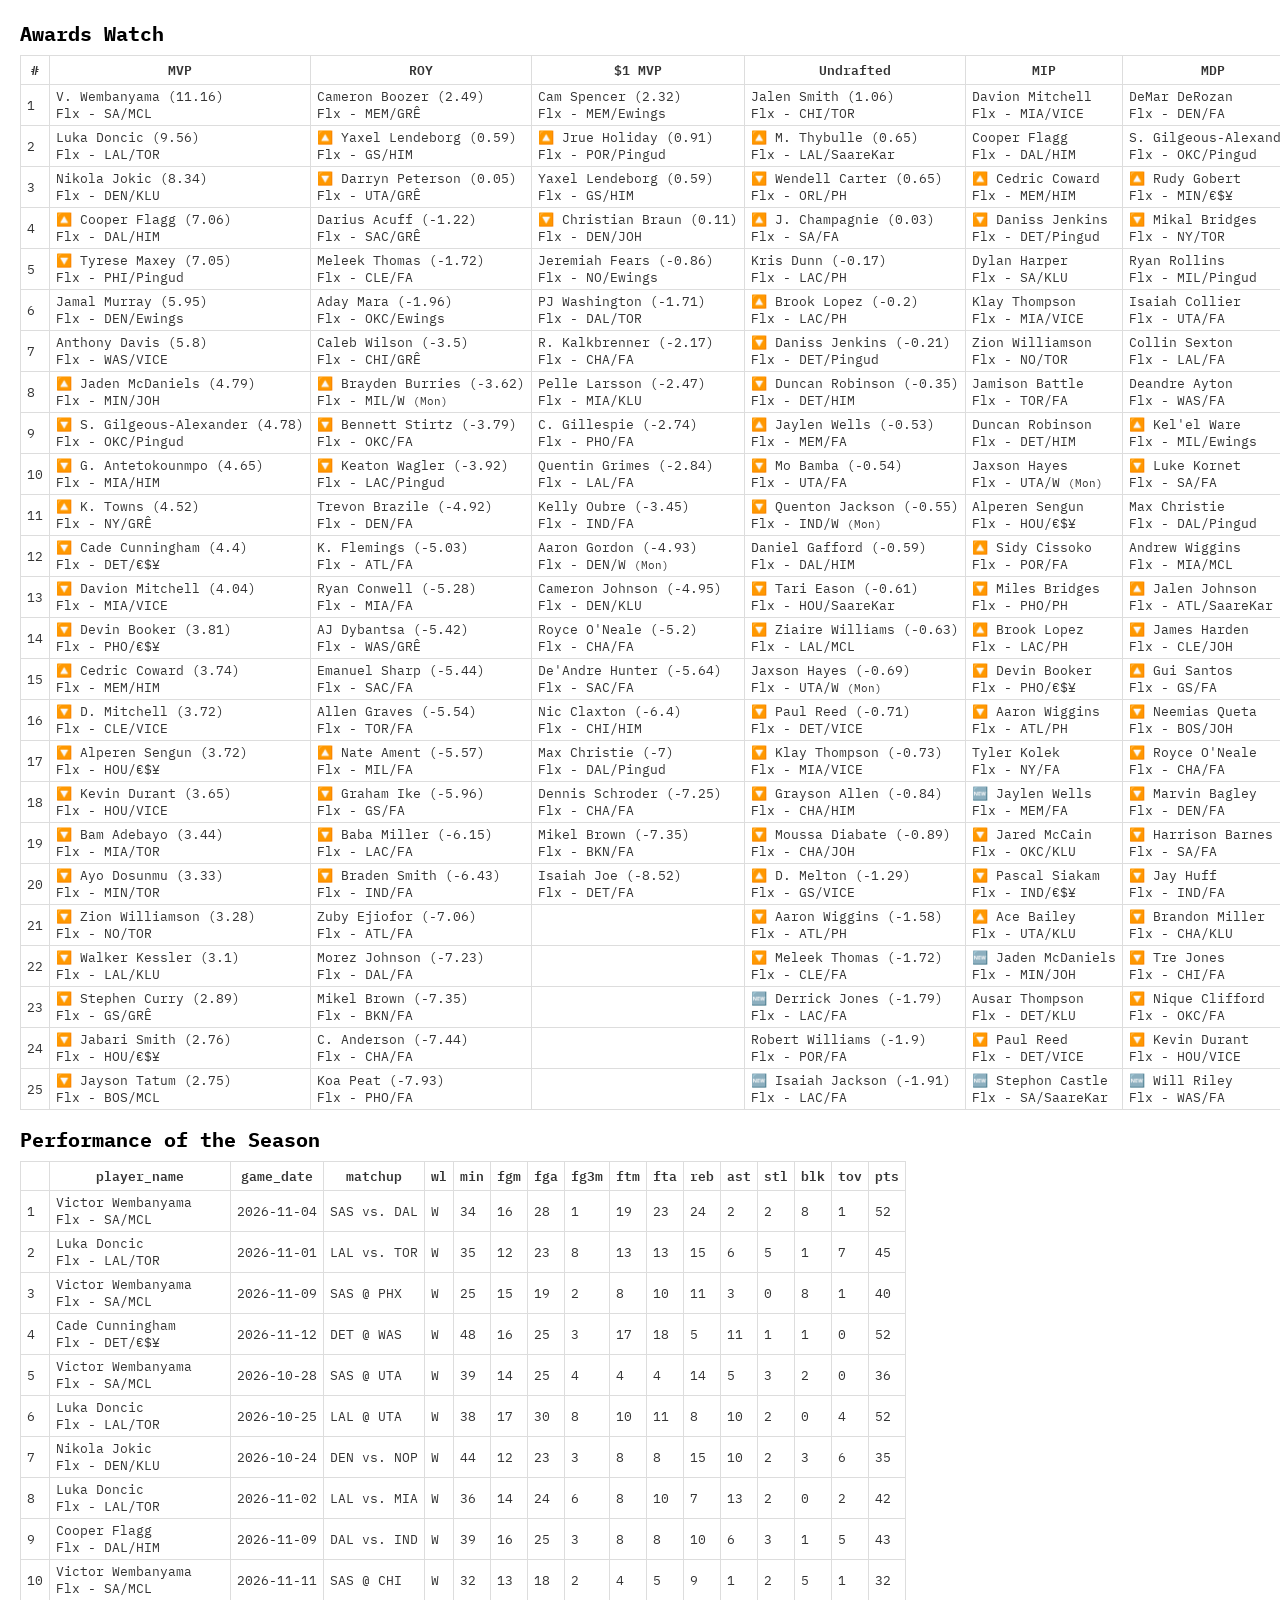
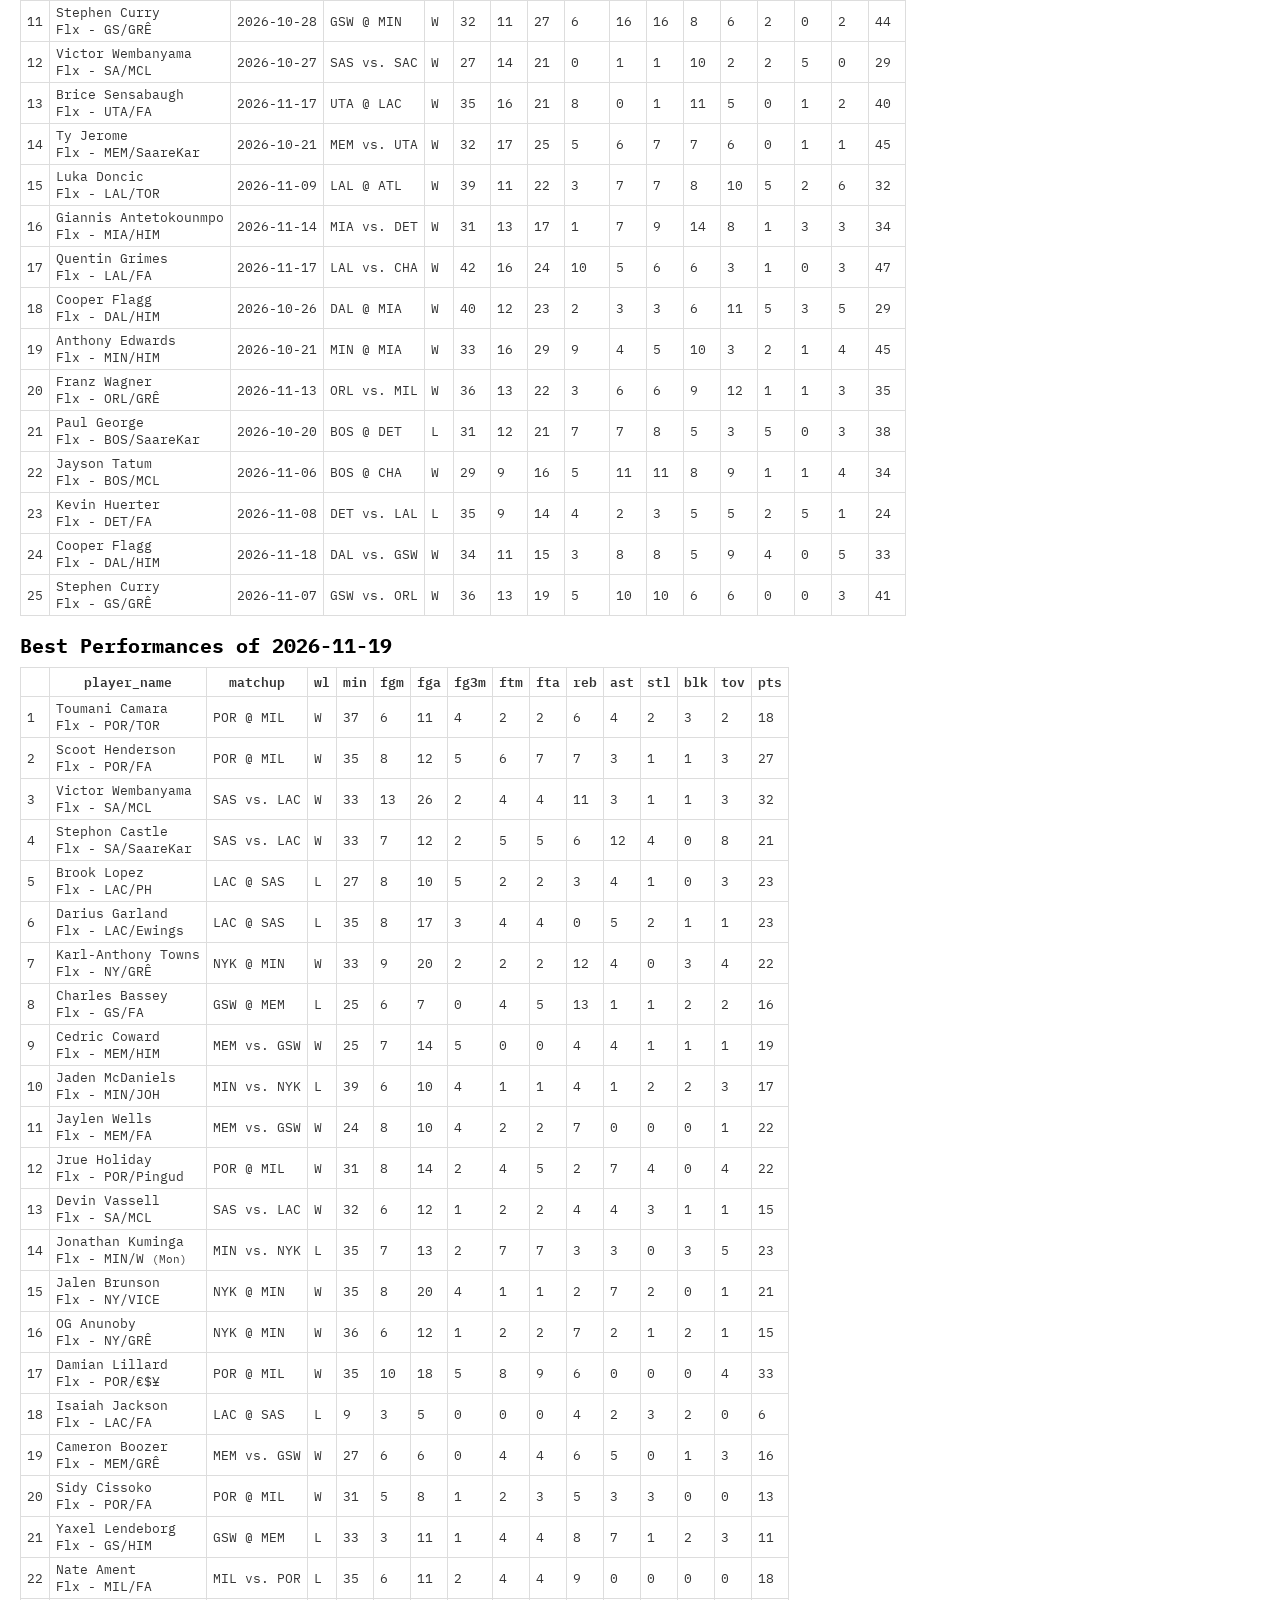
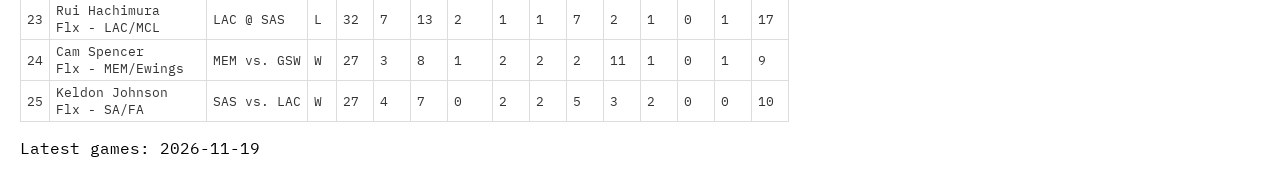
==== awards_watch.html @ bf4a5902 "update" ====
<!DOCTYPE html><html><head><meta charset='utf-8'><style>
.t {
  font-family: 'IBM Plex Mono', monospace;
  font-size: 13px;
  color: #333333;
}
body {
  font-family: IBM Plex Mono, system-ui, -apple-system, Segoe UI, Roboto, sans-serif;
  margin: 20px;
}

h1 {
  font-size: 20px;
  margin: 16px 0 8px;
}

.t {
  border-collapse: collapse;
  font-family: IBM Plex Mono, ui-monospace, SFMono-Regular, Menlo, monospace;
  font-size: 13px;
}

.t th, .t td {
  padding: 3px 6px;
  white-space: nowrap;
  border: 1px solid #ddd;
}

.t th {
  font-weight: 600;
}
</style><link href='https://fonts.googleapis.com/css2?family=IBM+Plex+Mono&display=swap' rel='stylesheet'></head><body><h1>Awards Watch</h1><table class='t'><thead><tr><th>#</th><th>MVP</th><th>ROY</th><th>$1 MVP</th><th>Undrafted</th><th>MIP</th><th>MDP</th><th>BVP</th><th>WVP</th></tr></thead><tbody><tr><td> 1</td><td>V. Wembanyama (11.16)<br>Flx - SA/MCL</td><td>Cameron Boozer (2.49)<br>Flx - MEM/GRÊ</td><td>Cam Spencer (2.32)<br>Flx - MEM/Ewings</td><td>Jalen Smith (1.06)<br>Flx - CHI/TOR</td><td>Davion Mitchell<br>Flx - MIA/VICE</td><td>DeMar DeRozan<br>Flx - DEN/FA</td><td>Davion Mitchell (💲2)<br>Flx - MIA/VICE</td><td>Anthony Edwards (💲43)<br>Flx - MIN/HIM</td></tr><tr><td> 2</td><td>Luka Doncic (9.56)<br>Flx - LAL/TOR</td><td>🔼 Yaxel Lendeborg (0.59)<br>Flx - GS/HIM</td><td>🔼 Jrue Holiday (0.91)<br>Flx - POR/Pingud</td><td>🔼 M. Thybulle (0.65)<br>Flx - LAL/SaareKar</td><td>Cooper Flagg<br>Flx - DAL/HIM</td><td>S. Gilgeous-Alexander<br>Flx - OKC/Pingud</td><td>🔼 Cedric Coward (💲5)<br>Flx - MEM/HIM</td><td>Chet Holmgren (💲33)<br>Flx - OKC/SaareKar</td></tr><tr><td> 3</td><td>Nikola Jokic (8.34)<br>Flx - DEN/KLU</td><td>🔽 Darryn Peterson (0.05)<br>Flx - UTA/GRÊ</td><td>Yaxel Lendeborg (0.59)<br>Flx - GS/HIM</td><td>🔽 Wendell Carter (0.65)<br>Flx - ORL/PH</td><td>🔼 Cedric Coward<br>Flx - MEM/HIM</td><td>🔼 Rudy Gobert<br>Flx - MIN/€$¥</td><td>🔽 Ayo Dosunmu (💲4)<br>Flx - MIN/TOR</td><td>Kawhi Leonard (💲27)<br>Flx - TOR/Pingud</td></tr><tr><td> 4</td><td>🔼 Cooper Flagg (7.06)<br>Flx - DAL/HIM</td><td>Darius Acuff (-1.22)<br>Flx - SAC/GRÊ</td><td>🔽 Christian Braun (0.11)<br>Flx - DEN/JOH</td><td>🔼 J. Champagnie (0.03)<br>Flx - SA/FA</td><td>🔽 Daniss Jenkins<br>Flx - DET/Pingud</td><td>🔽 Mikal Bridges<br>Flx - NY/TOR</td><td>🔽 Anthony Davis (💲15)<br>Flx - WAS/VICE</td><td>Jaren Jackson (💲24)<br>Flx - UTA/JOH</td></tr><tr><td> 5</td><td>🔽 Tyrese Maxey (7.05)<br>Flx - PHI/Pingud</td><td>Meleek Thomas (-1.72)<br>Flx - CLE/FA</td><td>Jeremiah Fears (-0.86)<br>Flx - NO/Ewings</td><td>Kris Dunn (-0.17)<br>Flx - LAC/PH</td><td>Dylan Harper<br>Flx - SA/KLU</td><td>Ryan Rollins<br>Flx - MIL/Pingud</td><td>Zion Williamson (💲7)<br>Flx - NO/TOR</td><td>T. Haliburton (💲35)<br>Flx - IND/JOH</td></tr><tr><td> 6</td><td>Jamal Murray (5.95)<br>Flx - DEN/Ewings</td><td>Aday Mara (-1.96)<br>Flx - OKC/Ewings</td><td>PJ Washington (-1.71)<br>Flx - DAL/TOR</td><td>🔼 Brook Lopez (-0.2)<br>Flx - LAC/PH</td><td>Klay Thompson<br>Flx - MIA/VICE</td><td>Isaiah Collier<br>Flx - UTA/FA</td><td>Saddiq Bey (💲2)<br>Flx - NO/Pingud</td><td>Kon Knueppel (💲15)<br>Flx - CHA/JOH</td></tr><tr><td> 7</td><td>Anthony Davis (5.8)<br>Flx - WAS/VICE</td><td>Caleb Wilson (-3.5)<br>Flx - CHI/GRÊ</td><td>R. Kalkbrenner (-2.17)<br>Flx - CHA/FA</td><td>🔽 Daniss Jenkins (-0.21)<br>Flx - DET/Pingud</td><td>Zion Williamson<br>Flx - NO/TOR</td><td>Collin Sexton<br>Flx - LAL/FA</td><td>Kyshawn George (💲2)<br>Flx - WAS/MCL</td><td>Scottie Barnes (💲39)<br>Flx - TOR/PH</td></tr><tr><td> 8</td><td>🔼 Jaden McDaniels (4.79)<br>Flx - MIN/JOH</td><td>🔼 Brayden Burries (-3.62)<br>Flx - MIL/W <small>(Mon)</small></td><td>Pelle Larsson (-2.47)<br>Flx - MIA/KLU</td><td>🔽 Duncan Robinson (-0.35)<br>Flx - DET/HIM</td><td>Jamison Battle<br>Flx - TOR/FA</td><td>Deandre Ayton<br>Flx - WAS/FA</td><td>Miles Bridges (💲4)<br>Flx - PHO/PH</td><td>S. Gilgeous-Alexander (💲69)<br>Flx - OKC/Pingud</td></tr><tr><td> 9</td><td>🔽 S. Gilgeous-Alexander (4.78)<br>Flx - OKC/Pingud</td><td>🔽 Bennett Stirtz (-3.79)<br>Flx - OKC/FA</td><td>C. Gillespie (-2.74)<br>Flx - PHO/FA</td><td>🔼 Jaylen Wells (-0.53)<br>Flx - MEM/FA</td><td>Duncan Robinson<br>Flx - DET/HIM</td><td>🔼 Kel'el Ware<br>Flx - MIL/Ewings</td><td>Jabari Smith (💲8)<br>Flx - HOU/€$¥</td><td>Jalen Williams (💲19)<br>Flx - OKC/FA</td></tr><tr><td>10</td><td>🔽 G. Antetokounmpo (4.65)<br>Flx - MIA/HIM</td><td>🔽 Keaton Wagler (-3.92)<br>Flx - LAC/Pingud</td><td>Quentin Grimes (-2.84)<br>Flx - LAL/FA</td><td>🔽 Mo Bamba (-0.54)<br>Flx - UTA/FA</td><td>Jaxson Hayes<br>Flx - UTA/W <small>(Mon)</small></td><td>🔽 Luke Kornet<br>Flx - SA/FA</td><td>🔼 Jaden McDaniels (💲18)<br>Flx - MIN/JOH</td><td>Paolo Banchero (💲18)<br>Flx - ORL/SaareKar</td></tr><tr><td>11</td><td>🔼 K. Towns (4.52)<br>Flx - NY/GRÊ</td><td>Trevon Brazile (-4.92)<br>Flx - DEN/FA</td><td>Kelly Oubre (-3.45)<br>Flx - IND/FA</td><td>🔽 Quenton Jackson (-0.55)<br>Flx - IND/W <small>(Mon)</small></td><td>Alperen Sengun<br>Flx - HOU/€$¥</td><td>Max Christie<br>Flx - DAL/Pingud</td><td>I. Hartenstein (💲3)<br>Flx - OKC/HIM</td><td>Jalen Duren (💲18)<br>Flx - DET/PH</td></tr><tr><td>12</td><td>🔽 Cade Cunningham (4.4)<br>Flx - DET/€$¥</td><td>K. Flemings (-5.03)<br>Flx - ATL/FA</td><td>Aaron Gordon (-4.93)<br>Flx - DEN/W <small>(Mon)</small></td><td>Daniel Gafford (-0.59)<br>Flx - DAL/HIM</td><td>🔼 Sidy Cissoko<br>Flx - POR/FA</td><td>Andrew Wiggins<br>Flx - MIA/MCL</td><td>🔽 Dylan Harper (💲9)<br>Flx - SA/KLU</td><td>Nikola Jokic (💲79)<br>Flx - DEN/KLU</td></tr><tr><td>13</td><td>🔽 Davion Mitchell (4.04)<br>Flx - MIA/VICE</td><td>Ryan Conwell (-5.28)<br>Flx - MIA/FA</td><td>Cameron Johnson (-4.95)<br>Flx - DEN/KLU</td><td>🔽 Tari Eason (-0.61)<br>Flx - HOU/SaareKar</td><td>🔽 Miles Bridges<br>Flx - PHO/PH</td><td>🔼 Jalen Johnson<br>Flx - ATL/SaareKar</td><td>🔽 Zach LaVine (💲5)<br>Flx - SAC/MCL</td><td>Jalen Johnson (💲38)<br>Flx - ATL/SaareKar</td></tr><tr><td>14</td><td>🔽 Devin Booker (3.81)<br>Flx - PHO/€$¥</td><td>AJ Dybantsa (-5.42)<br>Flx - WAS/GRÊ</td><td>Royce O'Neale (-5.2)<br>Flx - CHA/FA</td><td>🔽 Ziaire Williams (-0.63)<br>Flx - LAL/MCL</td><td>🔼 Brook Lopez<br>Flx - LAC/PH</td><td>🔽 James Harden<br>Flx - CLE/JOH</td><td>Dyson Daniels (💲9)<br>Flx - ATL/TOR</td><td>Trey Murphy (💲32)<br>Flx - NO/Ewings</td></tr><tr><td>15</td><td>🔼 Cedric Coward (3.74)<br>Flx - MEM/HIM</td><td>Emanuel Sharp (-5.44)<br>Flx - SAC/FA</td><td>De'Andre Hunter (-5.64)<br>Flx - SAC/FA</td><td>Jaxson Hayes (-0.69)<br>Flx - UTA/W <small>(Mon)</small></td><td>🔽 Devin Booker<br>Flx - PHO/€$¥</td><td>🔼 Gui Santos<br>Flx - GS/FA</td><td>🔽 Franz Wagner (💲12)<br>Flx - ORL/GRÊ</td><td>Lauri Markkanen (💲27)<br>Flx - UTA/Pingud</td></tr><tr><td>16</td><td>🔽 D. Mitchell (3.72)<br>Flx - CLE/VICE</td><td>Allen Graves (-5.54)<br>Flx - TOR/FA</td><td>Nic Claxton (-6.4)<br>Flx - CHI/HIM</td><td>🔽 Paul Reed (-0.71)<br>Flx - DET/VICE</td><td>🔽 Aaron Wiggins<br>Flx - ATL/PH</td><td>🔽 Neemias Queta<br>Flx - BOS/JOH</td><td>Paul George (💲13)<br>Flx - BOS/SaareKar</td><td>Brandon Miller (💲26)<br>Flx - CHA/KLU</td></tr><tr><td>17</td><td>🔽 Alperen Sengun (3.72)<br>Flx - HOU/€$¥</td><td>🔼 Nate Ament (-5.57)<br>Flx - MIL/FA</td><td>Max Christie (-7)<br>Flx - DAL/Pingud</td><td>🔽 Klay Thompson (-0.73)<br>Flx - MIA/VICE</td><td>Tyler Kolek<br>Flx - NY/FA</td><td>🔽 Royce O'Neale<br>Flx - CHA/FA</td><td>Ace Bailey (💲8)<br>Flx - UTA/KLU</td><td>Coby White (💲7)<br>Flx - CHA/€$¥</td></tr><tr><td>18</td><td>🔽 Kevin Durant (3.65)<br>Flx - HOU/VICE</td><td>🔽 Graham Ike (-5.96)<br>Flx - GS/FA</td><td>Dennis Schroder (-7.25)<br>Flx - CHA/FA</td><td>🔽 Grayson Allen (-0.84)<br>Flx - CHA/HIM</td><td>🆕 Jaylen Wells<br>Flx - MEM/FA</td><td>🔽 Marvin Bagley<br>Flx - DEN/FA</td><td>🆕 Cameron Boozer (💲17)<br>Flx - MEM/GRÊ</td><td>Ja Morant (💲11)<br>Flx - POR/MCL</td></tr><tr><td>19</td><td>🔽 Bam Adebayo (3.44)<br>Flx - MIA/TOR</td><td>🔽 Baba Miller (-6.15)<br>Flx - LAC/FA</td><td>Mikel Brown (-7.35)<br>Flx - BKN/FA</td><td>🔽 Moussa Diabate (-0.89)<br>Flx - CHA/JOH</td><td>🔽 Jared McCain<br>Flx - OKC/KLU</td><td>🔽 Harrison Barnes<br>Flx - SA/FA</td><td>Alex Sarr (💲9)<br>Flx - WAS/€$¥</td><td>🔼 Josh Giddey (💲19)<br>Flx - CHI/PH</td></tr><tr><td>20</td><td>🔽 Ayo Dosunmu (3.33)<br>Flx - MIN/TOR</td><td>🔽 Braden Smith (-6.43)<br>Flx - IND/FA</td><td>Isaiah Joe (-8.52)<br>Flx - DET/FA</td><td>🔼 D. Melton (-1.29)<br>Flx - GS/VICE</td><td>🔽 Pascal Siakam<br>Flx - IND/€$¥</td><td>🔽 Jay Huff<br>Flx - IND/FA</td><td>🔽 Fred VanVleet (💲7)<br>Flx - HOU/HIM</td><td>🔼 Jayson Tatum (💲45)<br>Flx - BOS/MCL</td></tr><tr><td>21</td><td>🔽 Zion Williamson (3.28)<br>Flx - NO/TOR</td><td>Zuby Ejiofor (-7.06)<br>Flx - ATL/FA</td><td></td><td>🔽 Aaron Wiggins (-1.58)<br>Flx - ATL/PH</td><td>🔼 Ace Bailey<br>Flx - UTA/KLU</td><td>🔽 Brandon Miller<br>Flx - CHA/KLU</td><td>Ty Jerome (💲9)<br>Flx - MEM/SaareKar</td><td>🔼 Jalen Suggs (💲6)<br>Flx - ORL/Ewings</td></tr><tr><td>22</td><td>🔽 Walker Kessler (3.1)<br>Flx - LAL/KLU</td><td>Morez Johnson (-7.23)<br>Flx - DAL/FA</td><td></td><td>🔽 Meleek Thomas (-1.72)<br>Flx - CLE/FA</td><td>🆕 Jaden McDaniels<br>Flx - MIN/JOH</td><td>🔽 Tre Jones<br>Flx - CHI/FA</td><td>VJ Edgecombe (💲16)<br>Flx - PHI/MCL</td><td>🔼 Cason Wallace (💲2)<br>Flx - OKC/FA</td></tr><tr><td>23</td><td>🔽 Stephen Curry (2.89)<br>Flx - GS/GRÊ</td><td>Mikel Brown (-7.35)<br>Flx - BKN/FA</td><td></td><td>🆕 Derrick Jones (-1.79)<br>Flx - LAC/FA</td><td>Ausar Thompson<br>Flx - DET/KLU</td><td>🔽 Nique Clifford<br>Flx - OKC/FA</td><td>🔽 Kyrie Irving (💲15)<br>Flx - DAL/€$¥</td><td>🔼 Ivica Zubac (💲12)<br>Flx - IND/Ewings</td></tr><tr><td>24</td><td>🔽 Jabari Smith (2.76)<br>Flx - HOU/€$¥</td><td>C. Anderson (-7.44)<br>Flx - CHA/FA</td><td></td><td>Robert Williams (-1.9)<br>Flx - POR/FA</td><td>🔽 Paul Reed<br>Flx - DET/VICE</td><td>🔽 Kevin Durant<br>Flx - HOU/VICE</td><td>🔽 Walker Kessler (💲20)<br>Flx - LAL/KLU</td><td>🔽 Ryan Rollins (💲14)<br>Flx - MIL/Pingud</td></tr><tr><td>25</td><td>🔽 Jayson Tatum (2.75)<br>Flx - BOS/MCL</td><td>Koa Peat (-7.93)<br>Flx - PHO/FA</td><td></td><td>🆕 Isaiah Jackson (-1.91)<br>Flx - LAC/FA</td><td>🆕 Stephon Castle<br>Flx - SA/SaareKar</td><td>🆕 Will Riley<br>Flx - WAS/FA</td><td>🔽 Ajay Mitchell (💲9)<br>Flx - OKC/SaareKar</td><td>🆕 DeMar DeRozan (💲5)<br>Flx - DEN/FA</td></tr></tbody></table><h1>Performance of the Season</h1><table class='t'><thead><tr><th> </th><th>player_name</th><th>game_date</th><th>matchup</th><th>wl</th><th>min</th><th>fgm</th><th>fga</th><th>fg3m</th><th>ftm</th><th>fta</th><th>reb</th><th>ast</th><th>stl</th><th>blk</th><th>tov</th><th>pts</th></tr></thead><tbody><tr><td> 1</td><td>Victor Wembanyama<br>Flx - SA/MCL</td><td>2026-11-04</td><td>SAS vs. DAL</td><td>W</td><td>34</td><td>16</td><td>28</td><td> 1</td><td>19</td><td>23</td><td>24</td><td> 2</td><td>2</td><td>8</td><td>1</td><td>52</td></tr><tr><td> 2</td><td>Luka Doncic<br>Flx - LAL/TOR</td><td>2026-11-01</td><td>LAL vs. TOR</td><td>W</td><td>35</td><td>12</td><td>23</td><td> 8</td><td>13</td><td>13</td><td>15</td><td> 6</td><td>5</td><td>1</td><td>7</td><td>45</td></tr><tr><td> 3</td><td>Victor Wembanyama<br>Flx - SA/MCL</td><td>2026-11-09</td><td>SAS @ PHX</td><td>W</td><td>25</td><td>15</td><td>19</td><td> 2</td><td> 8</td><td>10</td><td>11</td><td> 3</td><td>0</td><td>8</td><td>1</td><td>40</td></tr><tr><td> 4</td><td>Cade Cunningham<br>Flx - DET/€$¥</td><td>2026-11-12</td><td>DET @ WAS</td><td>W</td><td>48</td><td>16</td><td>25</td><td> 3</td><td>17</td><td>18</td><td> 5</td><td>11</td><td>1</td><td>1</td><td>0</td><td>52</td></tr><tr><td> 5</td><td>Victor Wembanyama<br>Flx - SA/MCL</td><td>2026-10-28</td><td>SAS @ UTA</td><td>W</td><td>39</td><td>14</td><td>25</td><td> 4</td><td> 4</td><td> 4</td><td>14</td><td> 5</td><td>3</td><td>2</td><td>0</td><td>36</td></tr><tr><td> 6</td><td>Luka Doncic<br>Flx - LAL/TOR</td><td>2026-10-25</td><td>LAL @ UTA</td><td>W</td><td>38</td><td>17</td><td>30</td><td> 8</td><td>10</td><td>11</td><td> 8</td><td>10</td><td>2</td><td>0</td><td>4</td><td>52</td></tr><tr><td> 7</td><td>Nikola Jokic<br>Flx - DEN/KLU</td><td>2026-10-24</td><td>DEN vs. NOP</td><td>W</td><td>44</td><td>12</td><td>23</td><td> 3</td><td> 8</td><td> 8</td><td>15</td><td>10</td><td>2</td><td>3</td><td>6</td><td>35</td></tr><tr><td> 8</td><td>Luka Doncic<br>Flx - LAL/TOR</td><td>2026-11-02</td><td>LAL vs. MIA</td><td>W</td><td>36</td><td>14</td><td>24</td><td> 6</td><td> 8</td><td>10</td><td> 7</td><td>13</td><td>2</td><td>0</td><td>2</td><td>42</td></tr><tr><td> 9</td><td>Cooper Flagg<br>Flx - DAL/HIM</td><td>2026-11-09</td><td>DAL vs. IND</td><td>W</td><td>39</td><td>16</td><td>25</td><td> 3</td><td> 8</td><td> 8</td><td>10</td><td> 6</td><td>3</td><td>1</td><td>5</td><td>43</td></tr><tr><td>10</td><td>Victor Wembanyama<br>Flx - SA/MCL</td><td>2026-11-11</td><td>SAS @ CHI</td><td>W</td><td>32</td><td>13</td><td>18</td><td> 2</td><td> 4</td><td> 5</td><td> 9</td><td> 1</td><td>2</td><td>5</td><td>1</td><td>32</td></tr><tr><td>11</td><td>Stephen Curry<br>Flx - GS/GRÊ</td><td>2026-10-28</td><td>GSW @ MIN</td><td>W</td><td>32</td><td>11</td><td>27</td><td> 6</td><td>16</td><td>16</td><td> 8</td><td> 6</td><td>2</td><td>0</td><td>2</td><td>44</td></tr><tr><td>12</td><td>Victor Wembanyama<br>Flx - SA/MCL</td><td>2026-10-27</td><td>SAS vs. SAC</td><td>W</td><td>27</td><td>14</td><td>21</td><td> 0</td><td> 1</td><td> 1</td><td>10</td><td> 2</td><td>2</td><td>5</td><td>0</td><td>29</td></tr><tr><td>13</td><td>Brice Sensabaugh<br>Flx - UTA/FA</td><td>2026-11-17</td><td>UTA @ LAC</td><td>W</td><td>35</td><td>16</td><td>21</td><td> 8</td><td> 0</td><td> 1</td><td>11</td><td> 5</td><td>0</td><td>1</td><td>2</td><td>40</td></tr><tr><td>14</td><td>Ty Jerome<br>Flx - MEM/SaareKar</td><td>2026-10-21</td><td>MEM vs. UTA</td><td>W</td><td>32</td><td>17</td><td>25</td><td> 5</td><td> 6</td><td> 7</td><td> 7</td><td> 6</td><td>0</td><td>1</td><td>1</td><td>45</td></tr><tr><td>15</td><td>Luka Doncic<br>Flx - LAL/TOR</td><td>2026-11-09</td><td>LAL @ ATL</td><td>W</td><td>39</td><td>11</td><td>22</td><td> 3</td><td> 7</td><td> 7</td><td> 8</td><td>10</td><td>5</td><td>2</td><td>6</td><td>32</td></tr><tr><td>16</td><td>Giannis Antetokounmpo<br>Flx - MIA/HIM</td><td>2026-11-14</td><td>MIA vs. DET</td><td>W</td><td>31</td><td>13</td><td>17</td><td> 1</td><td> 7</td><td> 9</td><td>14</td><td> 8</td><td>1</td><td>3</td><td>3</td><td>34</td></tr><tr><td>17</td><td>Quentin Grimes<br>Flx - LAL/FA</td><td>2026-11-17</td><td>LAL vs. CHA</td><td>W</td><td>42</td><td>16</td><td>24</td><td>10</td><td> 5</td><td> 6</td><td> 6</td><td> 3</td><td>1</td><td>0</td><td>3</td><td>47</td></tr><tr><td>18</td><td>Cooper Flagg<br>Flx - DAL/HIM</td><td>2026-10-26</td><td>DAL @ MIA</td><td>W</td><td>40</td><td>12</td><td>23</td><td> 2</td><td> 3</td><td> 3</td><td> 6</td><td>11</td><td>5</td><td>3</td><td>5</td><td>29</td></tr><tr><td>19</td><td>Anthony Edwards<br>Flx - MIN/HIM</td><td>2026-10-21</td><td>MIN @ MIA</td><td>W</td><td>33</td><td>16</td><td>29</td><td> 9</td><td> 4</td><td> 5</td><td>10</td><td> 3</td><td>2</td><td>1</td><td>4</td><td>45</td></tr><tr><td>20</td><td>Franz Wagner<br>Flx - ORL/GRÊ</td><td>2026-11-13</td><td>ORL vs. MIL</td><td>W</td><td>36</td><td>13</td><td>22</td><td> 3</td><td> 6</td><td> 6</td><td> 9</td><td>12</td><td>1</td><td>1</td><td>3</td><td>35</td></tr><tr><td>21</td><td>Paul George<br>Flx - BOS/SaareKar</td><td>2026-10-20</td><td>BOS @ DET</td><td>L</td><td>31</td><td>12</td><td>21</td><td> 7</td><td> 7</td><td> 8</td><td> 5</td><td> 3</td><td>5</td><td>0</td><td>3</td><td>38</td></tr><tr><td>22</td><td>Jayson Tatum<br>Flx - BOS/MCL</td><td>2026-11-06</td><td>BOS @ CHA</td><td>W</td><td>29</td><td> 9</td><td>16</td><td> 5</td><td>11</td><td>11</td><td> 8</td><td> 9</td><td>1</td><td>1</td><td>4</td><td>34</td></tr><tr><td>23</td><td>Kevin Huerter<br>Flx - DET/FA</td><td>2026-11-08</td><td>DET vs. LAL</td><td>L</td><td>35</td><td> 9</td><td>14</td><td> 4</td><td> 2</td><td> 3</td><td> 5</td><td> 5</td><td>2</td><td>5</td><td>1</td><td>24</td></tr><tr><td>24</td><td>Cooper Flagg<br>Flx - DAL/HIM</td><td>2026-11-18</td><td>DAL vs. GSW</td><td>W</td><td>34</td><td>11</td><td>15</td><td> 3</td><td> 8</td><td> 8</td><td> 5</td><td> 9</td><td>4</td><td>0</td><td>5</td><td>33</td></tr><tr><td>25</td><td>Stephen Curry<br>Flx - GS/GRÊ</td><td>2026-11-07</td><td>GSW vs. ORL</td><td>W</td><td>36</td><td>13</td><td>19</td><td> 5</td><td>10</td><td>10</td><td> 6</td><td> 6</td><td>0</td><td>0</td><td>3</td><td>41</td></tr></tbody></table><h1>Best Performances of 2026-11-19</h1><table class='t'><thead><tr><th> </th><th>player_name</th><th>matchup</th><th>wl</th><th>min</th><th>fgm</th><th>fga</th><th>fg3m</th><th>ftm</th><th>fta</th><th>reb</th><th>ast</th><th>stl</th><th>blk</th><th>tov</th><th>pts</th></tr></thead><tbody><tr><td> 1</td><td>Toumani Camara<br>Flx - POR/TOR</td><td>POR @ MIL</td><td>W</td><td>37</td><td> 6</td><td>11</td><td>4</td><td>2</td><td>2</td><td> 6</td><td> 4</td><td>2</td><td>3</td><td>2</td><td>18</td></tr><tr><td> 2</td><td>Scoot Henderson<br>Flx - POR/FA</td><td>POR @ MIL</td><td>W</td><td>35</td><td> 8</td><td>12</td><td>5</td><td>6</td><td>7</td><td> 7</td><td> 3</td><td>1</td><td>1</td><td>3</td><td>27</td></tr><tr><td> 3</td><td>Victor Wembanyama<br>Flx - SA/MCL</td><td>SAS vs. LAC</td><td>W</td><td>33</td><td>13</td><td>26</td><td>2</td><td>4</td><td>4</td><td>11</td><td> 3</td><td>1</td><td>1</td><td>3</td><td>32</td></tr><tr><td> 4</td><td>Stephon Castle<br>Flx - SA/SaareKar</td><td>SAS vs. LAC</td><td>W</td><td>33</td><td> 7</td><td>12</td><td>2</td><td>5</td><td>5</td><td> 6</td><td>12</td><td>4</td><td>0</td><td>8</td><td>21</td></tr><tr><td> 5</td><td>Brook Lopez<br>Flx - LAC/PH</td><td>LAC @ SAS</td><td>L</td><td>27</td><td> 8</td><td>10</td><td>5</td><td>2</td><td>2</td><td> 3</td><td> 4</td><td>1</td><td>0</td><td>3</td><td>23</td></tr><tr><td> 6</td><td>Darius Garland<br>Flx - LAC/Ewings</td><td>LAC @ SAS</td><td>L</td><td>35</td><td> 8</td><td>17</td><td>3</td><td>4</td><td>4</td><td> 0</td><td> 5</td><td>2</td><td>1</td><td>1</td><td>23</td></tr><tr><td> 7</td><td>Karl-Anthony Towns<br>Flx - NY/GRÊ</td><td>NYK @ MIN</td><td>W</td><td>33</td><td> 9</td><td>20</td><td>2</td><td>2</td><td>2</td><td>12</td><td> 4</td><td>0</td><td>3</td><td>4</td><td>22</td></tr><tr><td> 8</td><td>Charles Bassey<br>Flx - GS/FA</td><td>GSW @ MEM</td><td>L</td><td>25</td><td> 6</td><td> 7</td><td>0</td><td>4</td><td>5</td><td>13</td><td> 1</td><td>1</td><td>2</td><td>2</td><td>16</td></tr><tr><td> 9</td><td>Cedric Coward<br>Flx - MEM/HIM</td><td>MEM vs. GSW</td><td>W</td><td>25</td><td> 7</td><td>14</td><td>5</td><td>0</td><td>0</td><td> 4</td><td> 4</td><td>1</td><td>1</td><td>1</td><td>19</td></tr><tr><td>10</td><td>Jaden McDaniels<br>Flx - MIN/JOH</td><td>MIN vs. NYK</td><td>L</td><td>39</td><td> 6</td><td>10</td><td>4</td><td>1</td><td>1</td><td> 4</td><td> 1</td><td>2</td><td>2</td><td>3</td><td>17</td></tr><tr><td>11</td><td>Jaylen Wells<br>Flx - MEM/FA</td><td>MEM vs. GSW</td><td>W</td><td>24</td><td> 8</td><td>10</td><td>4</td><td>2</td><td>2</td><td> 7</td><td> 0</td><td>0</td><td>0</td><td>1</td><td>22</td></tr><tr><td>12</td><td>Jrue Holiday<br>Flx - POR/Pingud</td><td>POR @ MIL</td><td>W</td><td>31</td><td> 8</td><td>14</td><td>2</td><td>4</td><td>5</td><td> 2</td><td> 7</td><td>4</td><td>0</td><td>4</td><td>22</td></tr><tr><td>13</td><td>Devin Vassell<br>Flx - SA/MCL</td><td>SAS vs. LAC</td><td>W</td><td>32</td><td> 6</td><td>12</td><td>1</td><td>2</td><td>2</td><td> 4</td><td> 4</td><td>3</td><td>1</td><td>1</td><td>15</td></tr><tr><td>14</td><td>Jonathan Kuminga<br>Flx - MIN/W <small>(Mon)</small></td><td>MIN vs. NYK</td><td>L</td><td>35</td><td> 7</td><td>13</td><td>2</td><td>7</td><td>7</td><td> 3</td><td> 3</td><td>0</td><td>3</td><td>5</td><td>23</td></tr><tr><td>15</td><td>Jalen Brunson<br>Flx - NY/VICE</td><td>NYK @ MIN</td><td>W</td><td>35</td><td> 8</td><td>20</td><td>4</td><td>1</td><td>1</td><td> 2</td><td> 7</td><td>2</td><td>0</td><td>1</td><td>21</td></tr><tr><td>16</td><td>OG Anunoby<br>Flx - NY/GRÊ</td><td>NYK @ MIN</td><td>W</td><td>36</td><td> 6</td><td>12</td><td>1</td><td>2</td><td>2</td><td> 7</td><td> 2</td><td>1</td><td>2</td><td>1</td><td>15</td></tr><tr><td>17</td><td>Damian Lillard<br>Flx - POR/€$¥</td><td>POR @ MIL</td><td>W</td><td>35</td><td>10</td><td>18</td><td>5</td><td>8</td><td>9</td><td> 6</td><td> 0</td><td>0</td><td>0</td><td>4</td><td>33</td></tr><tr><td>18</td><td>Isaiah Jackson<br>Flx - LAC/FA</td><td>LAC @ SAS</td><td>L</td><td> 9</td><td> 3</td><td> 5</td><td>0</td><td>0</td><td>0</td><td> 4</td><td> 2</td><td>3</td><td>2</td><td>0</td><td> 6</td></tr><tr><td>19</td><td>Cameron Boozer<br>Flx - MEM/GRÊ</td><td>MEM vs. GSW</td><td>W</td><td>27</td><td> 6</td><td> 6</td><td>0</td><td>4</td><td>4</td><td> 6</td><td> 5</td><td>0</td><td>1</td><td>3</td><td>16</td></tr><tr><td>20</td><td>Sidy Cissoko<br>Flx - POR/FA</td><td>POR @ MIL</td><td>W</td><td>31</td><td> 5</td><td> 8</td><td>1</td><td>2</td><td>3</td><td> 5</td><td> 3</td><td>3</td><td>0</td><td>0</td><td>13</td></tr><tr><td>21</td><td>Yaxel Lendeborg<br>Flx - GS/HIM</td><td>GSW @ MEM</td><td>L</td><td>33</td><td> 3</td><td>11</td><td>1</td><td>4</td><td>4</td><td> 8</td><td> 7</td><td>1</td><td>2</td><td>3</td><td>11</td></tr><tr><td>22</td><td>Nate Ament<br>Flx - MIL/FA</td><td>MIL vs. POR</td><td>L</td><td>35</td><td> 6</td><td>11</td><td>2</td><td>4</td><td>4</td><td> 9</td><td> 0</td><td>0</td><td>0</td><td>0</td><td>18</td></tr><tr><td>23</td><td>Rui Hachimura<br>Flx - LAC/MCL</td><td>LAC @ SAS</td><td>L</td><td>32</td><td> 7</td><td>13</td><td>2</td><td>1</td><td>1</td><td> 7</td><td> 2</td><td>1</td><td>0</td><td>1</td><td>17</td></tr><tr><td>24</td><td>Cam Spencer<br>Flx - MEM/Ewings</td><td>MEM vs. GSW</td><td>W</td><td>27</td><td> 3</td><td> 8</td><td>1</td><td>2</td><td>2</td><td> 2</td><td>11</td><td>1</td><td>0</td><td>1</td><td> 9</td></tr><tr><td>25</td><td>Keldon Johnson<br>Flx - SA/FA</td><td>SAS vs. LAC</td><td>W</td><td>27</td><td> 4</td><td> 7</td><td>0</td><td>2</td><td>2</td><td> 5</td><td> 3</td><td>2</td><td>0</td><td>0</td><td>10</td></tr></tbody></table><p>Latest games: 2026-11-19</p></body></html>
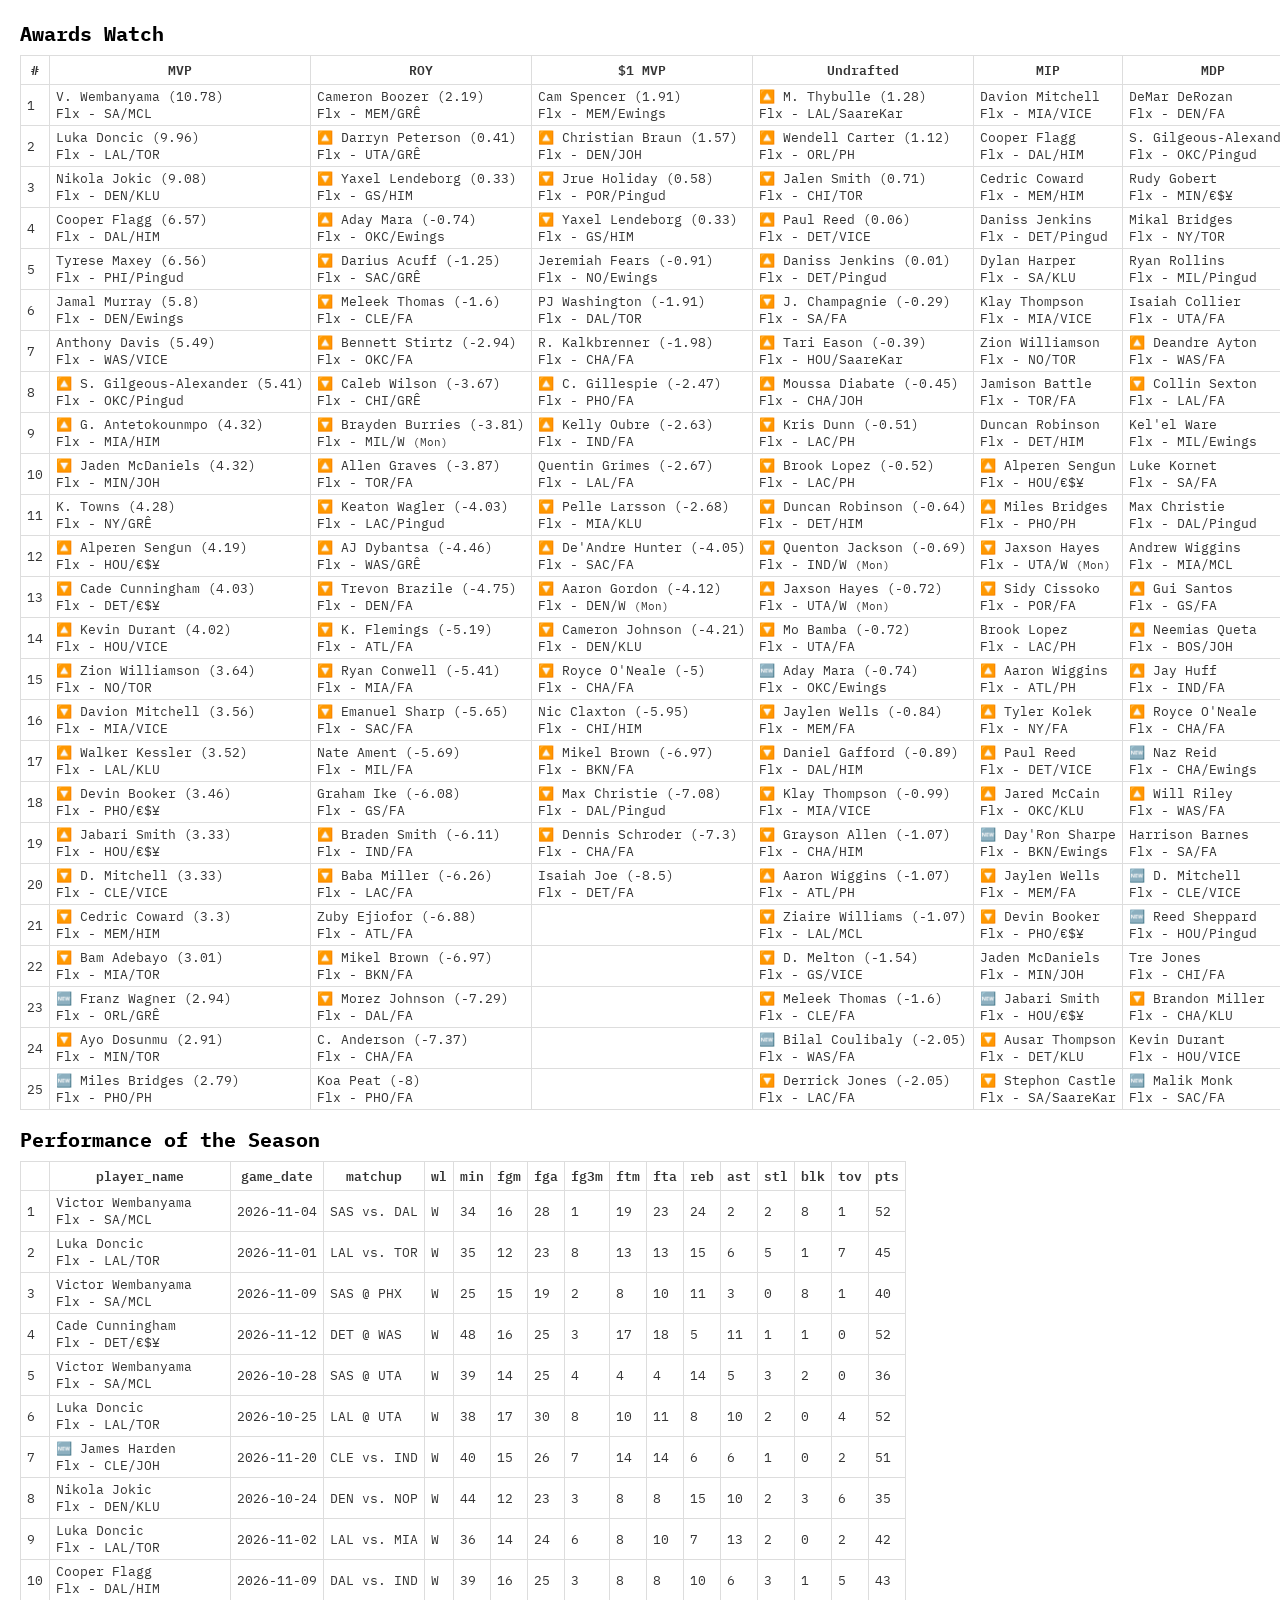
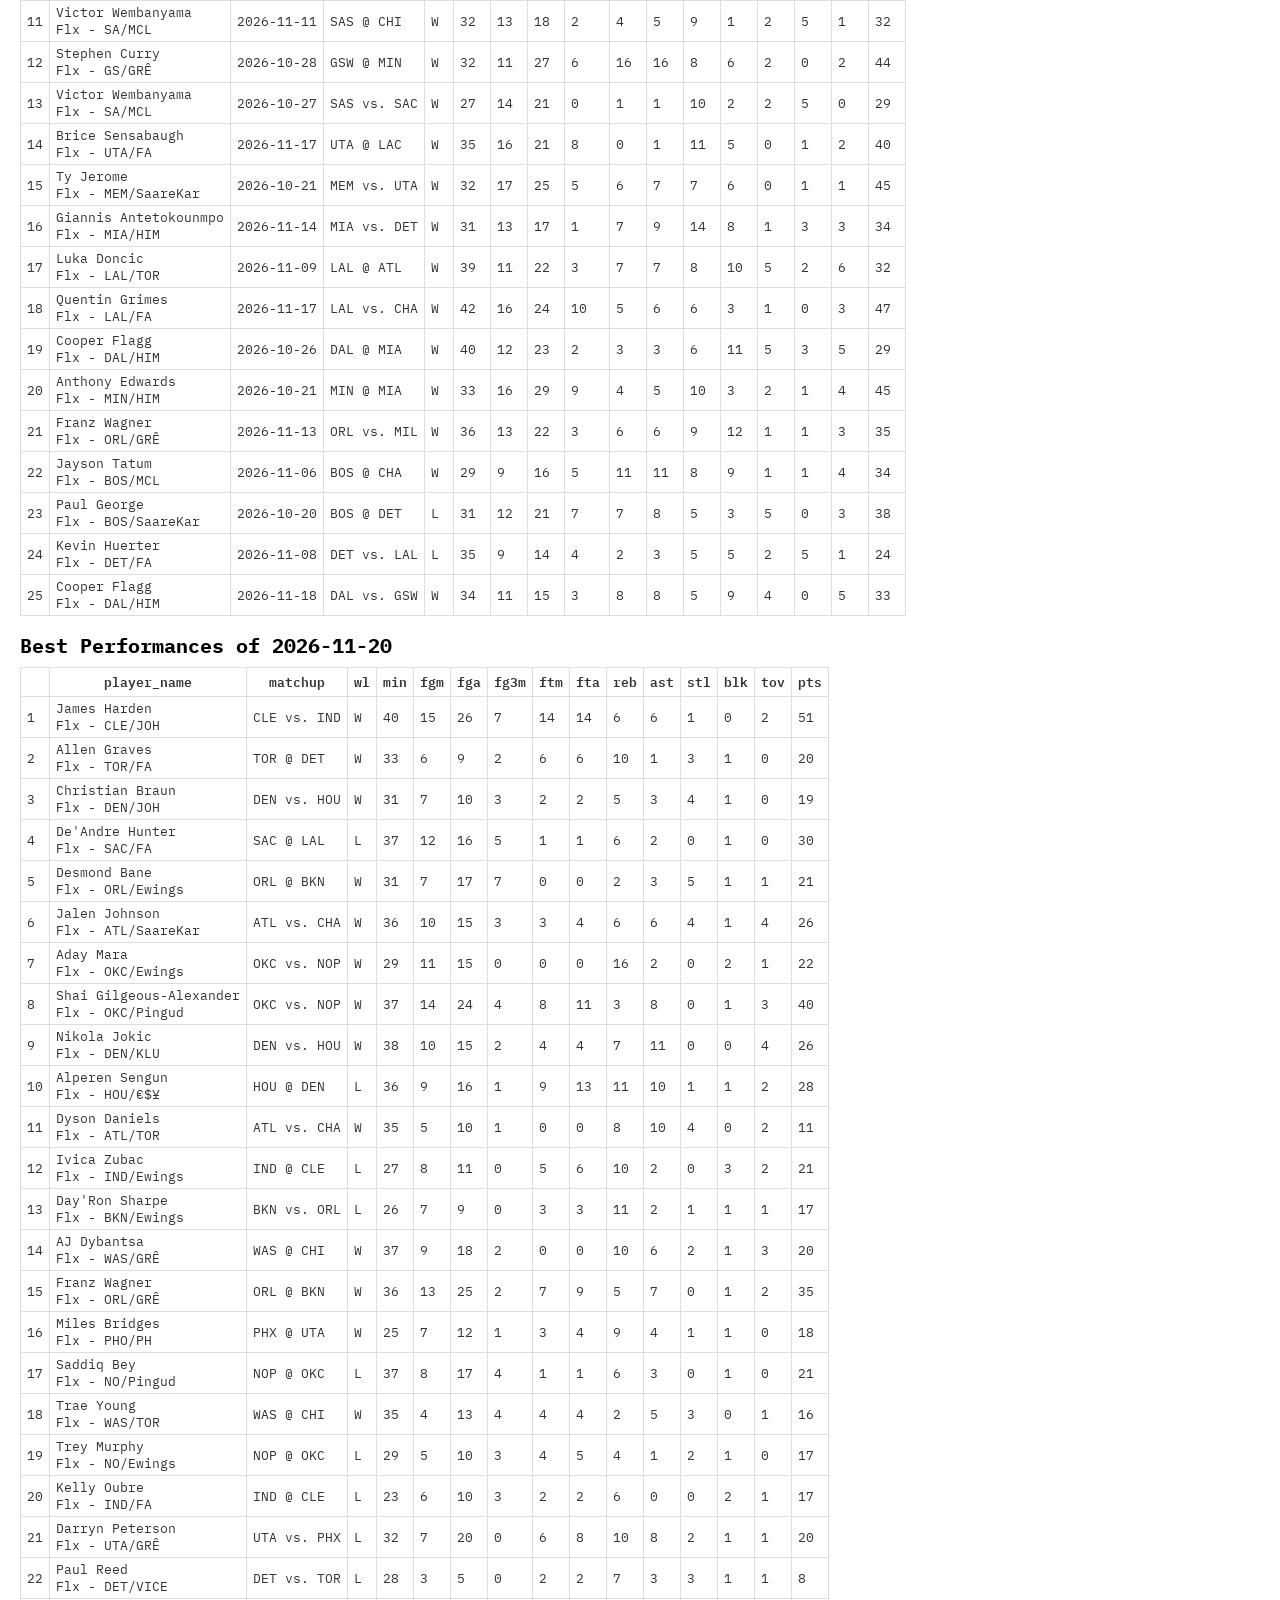
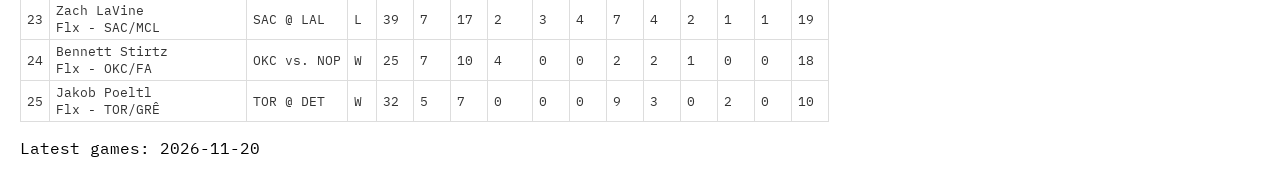
==== commit 354eee19: "update" ====
--- a/awards_watch.html
+++ b/awards_watch.html
@@ -29,4 +29,4 @@
 .t th {
   font-weight: 600;
 }
-</style><link href='https://fonts.googleapis.com/css2?family=IBM+Plex+Mono&display=swap' rel='stylesheet'></head><body><h1>Awards Watch</h1><table class='t'><thead><tr><th>#</th><th>MVP</th><th>ROY</th><th>$1 MVP</th><th>Undrafted</th><th>MIP</th><th>MDP</th><th>BVP</th><th>WVP</th></tr></thead><tbody><tr><td> 1</td><td>V. Wembanyama (11.16)<br>Flx - SA/MCL</td><td>Cameron Boozer (2.49)<br>Flx - MEM/GRÊ</td><td>Cam Spencer (2.32)<br>Flx - MEM/Ewings</td><td>Jalen Smith (1.06)<br>Flx - CHI/TOR</td><td>Davion Mitchell<br>Flx - MIA/VICE</td><td>DeMar DeRozan<br>Flx - DEN/FA</td><td>Davion Mitchell (💲2)<br>Flx - MIA/VICE</td><td>Anthony Edwards (💲43)<br>Flx - MIN/HIM</td></tr><tr><td> 2</td><td>Luka Doncic (9.56)<br>Flx - LAL/TOR</td><td>🔼 Yaxel Lendeborg (0.59)<br>Flx - GS/HIM</td><td>🔼 Jrue Holiday (0.91)<br>Flx - POR/Pingud</td><td>🔼 M. Thybulle (0.65)<br>Flx - LAL/SaareKar</td><td>Cooper Flagg<br>Flx - DAL/HIM</td><td>S. Gilgeous-Alexander<br>Flx - OKC/Pingud</td><td>🔼 Cedric Coward (💲5)<br>Flx - MEM/HIM</td><td>Chet Holmgren (💲33)<br>Flx - OKC/SaareKar</td></tr><tr><td> 3</td><td>Nikola Jokic (8.34)<br>Flx - DEN/KLU</td><td>🔽 Darryn Peterson (0.05)<br>Flx - UTA/GRÊ</td><td>Yaxel Lendeborg (0.59)<br>Flx - GS/HIM</td><td>🔽 Wendell Carter (0.65)<br>Flx - ORL/PH</td><td>🔼 Cedric Coward<br>Flx - MEM/HIM</td><td>🔼 Rudy Gobert<br>Flx - MIN/€$¥</td><td>🔽 Ayo Dosunmu (💲4)<br>Flx - MIN/TOR</td><td>Kawhi Leonard (💲27)<br>Flx - TOR/Pingud</td></tr><tr><td> 4</td><td>🔼 Cooper Flagg (7.06)<br>Flx - DAL/HIM</td><td>Darius Acuff (-1.22)<br>Flx - SAC/GRÊ</td><td>🔽 Christian Braun (0.11)<br>Flx - DEN/JOH</td><td>🔼 J. Champagnie (0.03)<br>Flx - SA/FA</td><td>🔽 Daniss Jenkins<br>Flx - DET/Pingud</td><td>🔽 Mikal Bridges<br>Flx - NY/TOR</td><td>🔽 Anthony Davis (💲15)<br>Flx - WAS/VICE</td><td>Jaren Jackson (💲24)<br>Flx - UTA/JOH</td></tr><tr><td> 5</td><td>🔽 Tyrese Maxey (7.05)<br>Flx - PHI/Pingud</td><td>Meleek Thomas (-1.72)<br>Flx - CLE/FA</td><td>Jeremiah Fears (-0.86)<br>Flx - NO/Ewings</td><td>Kris Dunn (-0.17)<br>Flx - LAC/PH</td><td>Dylan Harper<br>Flx - SA/KLU</td><td>Ryan Rollins<br>Flx - MIL/Pingud</td><td>Zion Williamson (💲7)<br>Flx - NO/TOR</td><td>T. Haliburton (💲35)<br>Flx - IND/JOH</td></tr><tr><td> 6</td><td>Jamal Murray (5.95)<br>Flx - DEN/Ewings</td><td>Aday Mara (-1.96)<br>Flx - OKC/Ewings</td><td>PJ Washington (-1.71)<br>Flx - DAL/TOR</td><td>🔼 Brook Lopez (-0.2)<br>Flx - LAC/PH</td><td>Klay Thompson<br>Flx - MIA/VICE</td><td>Isaiah Collier<br>Flx - UTA/FA</td><td>Saddiq Bey (💲2)<br>Flx - NO/Pingud</td><td>Kon Knueppel (💲15)<br>Flx - CHA/JOH</td></tr><tr><td> 7</td><td>Anthony Davis (5.8)<br>Flx - WAS/VICE</td><td>Caleb Wilson (-3.5)<br>Flx - CHI/GRÊ</td><td>R. Kalkbrenner (-2.17)<br>Flx - CHA/FA</td><td>🔽 Daniss Jenkins (-0.21)<br>Flx - DET/Pingud</td><td>Zion Williamson<br>Flx - NO/TOR</td><td>Collin Sexton<br>Flx - LAL/FA</td><td>Kyshawn George (💲2)<br>Flx - WAS/MCL</td><td>Scottie Barnes (💲39)<br>Flx - TOR/PH</td></tr><tr><td> 8</td><td>🔼 Jaden McDaniels (4.79)<br>Flx - MIN/JOH</td><td>🔼 Brayden Burries (-3.62)<br>Flx - MIL/W <small>(Mon)</small></td><td>Pelle Larsson (-2.47)<br>Flx - MIA/KLU</td><td>🔽 Duncan Robinson (-0.35)<br>Flx - DET/HIM</td><td>Jamison Battle<br>Flx - TOR/FA</td><td>Deandre Ayton<br>Flx - WAS/FA</td><td>Miles Bridges (💲4)<br>Flx - PHO/PH</td><td>S. Gilgeous-Alexander (💲69)<br>Flx - OKC/Pingud</td></tr><tr><td> 9</td><td>🔽 S. Gilgeous-Alexander (4.78)<br>Flx - OKC/Pingud</td><td>🔽 Bennett Stirtz (-3.79)<br>Flx - OKC/FA</td><td>C. Gillespie (-2.74)<br>Flx - PHO/FA</td><td>🔼 Jaylen Wells (-0.53)<br>Flx - MEM/FA</td><td>Duncan Robinson<br>Flx - DET/HIM</td><td>🔼 Kel'el Ware<br>Flx - MIL/Ewings</td><td>Jabari Smith (💲8)<br>Flx - HOU/€$¥</td><td>Jalen Williams (💲19)<br>Flx - OKC/FA</td></tr><tr><td>10</td><td>🔽 G. Antetokounmpo (4.65)<br>Flx - MIA/HIM</td><td>🔽 Keaton Wagler (-3.92)<br>Flx - LAC/Pingud</td><td>Quentin Grimes (-2.84)<br>Flx - LAL/FA</td><td>🔽 Mo Bamba (-0.54)<br>Flx - UTA/FA</td><td>Jaxson Hayes<br>Flx - UTA/W <small>(Mon)</small></td><td>🔽 Luke Kornet<br>Flx - SA/FA</td><td>🔼 Jaden McDaniels (💲18)<br>Flx - MIN/JOH</td><td>Paolo Banchero (💲18)<br>Flx - ORL/SaareKar</td></tr><tr><td>11</td><td>🔼 K. Towns (4.52)<br>Flx - NY/GRÊ</td><td>Trevon Brazile (-4.92)<br>Flx - DEN/FA</td><td>Kelly Oubre (-3.45)<br>Flx - IND/FA</td><td>🔽 Quenton Jackson (-0.55)<br>Flx - IND/W <small>(Mon)</small></td><td>Alperen Sengun<br>Flx - HOU/€$¥</td><td>Max Christie<br>Flx - DAL/Pingud</td><td>I. Hartenstein (💲3)<br>Flx - OKC/HIM</td><td>Jalen Duren (💲18)<br>Flx - DET/PH</td></tr><tr><td>12</td><td>🔽 Cade Cunningham (4.4)<br>Flx - DET/€$¥</td><td>K. Flemings (-5.03)<br>Flx - ATL/FA</td><td>Aaron Gordon (-4.93)<br>Flx - DEN/W <small>(Mon)</small></td><td>Daniel Gafford (-0.59)<br>Flx - DAL/HIM</td><td>🔼 Sidy Cissoko<br>Flx - POR/FA</td><td>Andrew Wiggins<br>Flx - MIA/MCL</td><td>🔽 Dylan Harper (💲9)<br>Flx - SA/KLU</td><td>Nikola Jokic (💲79)<br>Flx - DEN/KLU</td></tr><tr><td>13</td><td>🔽 Davion Mitchell (4.04)<br>Flx - MIA/VICE</td><td>Ryan Conwell (-5.28)<br>Flx - MIA/FA</td><td>Cameron Johnson (-4.95)<br>Flx - DEN/KLU</td><td>🔽 Tari Eason (-0.61)<br>Flx - HOU/SaareKar</td><td>🔽 Miles Bridges<br>Flx - PHO/PH</td><td>🔼 Jalen Johnson<br>Flx - ATL/SaareKar</td><td>🔽 Zach LaVine (💲5)<br>Flx - SAC/MCL</td><td>Jalen Johnson (💲38)<br>Flx - ATL/SaareKar</td></tr><tr><td>14</td><td>🔽 Devin Booker (3.81)<br>Flx - PHO/€$¥</td><td>AJ Dybantsa (-5.42)<br>Flx - WAS/GRÊ</td><td>Royce O'Neale (-5.2)<br>Flx - CHA/FA</td><td>🔽 Ziaire Williams (-0.63)<br>Flx - LAL/MCL</td><td>🔼 Brook Lopez<br>Flx - LAC/PH</td><td>🔽 James Harden<br>Flx - CLE/JOH</td><td>Dyson Daniels (💲9)<br>Flx - ATL/TOR</td><td>Trey Murphy (💲32)<br>Flx - NO/Ewings</td></tr><tr><td>15</td><td>🔼 Cedric Coward (3.74)<br>Flx - MEM/HIM</td><td>Emanuel Sharp (-5.44)<br>Flx - SAC/FA</td><td>De'Andre Hunter (-5.64)<br>Flx - SAC/FA</td><td>Jaxson Hayes (-0.69)<br>Flx - UTA/W <small>(Mon)</small></td><td>🔽 Devin Booker<br>Flx - PHO/€$¥</td><td>🔼 Gui Santos<br>Flx - GS/FA</td><td>🔽 Franz Wagner (💲12)<br>Flx - ORL/GRÊ</td><td>Lauri Markkanen (💲27)<br>Flx - UTA/Pingud</td></tr><tr><td>16</td><td>🔽 D. Mitchell (3.72)<br>Flx - CLE/VICE</td><td>Allen Graves (-5.54)<br>Flx - TOR/FA</td><td>Nic Claxton (-6.4)<br>Flx - CHI/HIM</td><td>🔽 Paul Reed (-0.71)<br>Flx - DET/VICE</td><td>🔽 Aaron Wiggins<br>Flx - ATL/PH</td><td>🔽 Neemias Queta<br>Flx - BOS/JOH</td><td>Paul George (💲13)<br>Flx - BOS/SaareKar</td><td>Brandon Miller (💲26)<br>Flx - CHA/KLU</td></tr><tr><td>17</td><td>🔽 Alperen Sengun (3.72)<br>Flx - HOU/€$¥</td><td>🔼 Nate Ament (-5.57)<br>Flx - MIL/FA</td><td>Max Christie (-7)<br>Flx - DAL/Pingud</td><td>🔽 Klay Thompson (-0.73)<br>Flx - MIA/VICE</td><td>Tyler Kolek<br>Flx - NY/FA</td><td>🔽 Royce O'Neale<br>Flx - CHA/FA</td><td>Ace Bailey (💲8)<br>Flx - UTA/KLU</td><td>Coby White (💲7)<br>Flx - CHA/€$¥</td></tr><tr><td>18</td><td>🔽 Kevin Durant (3.65)<br>Flx - HOU/VICE</td><td>🔽 Graham Ike (-5.96)<br>Flx - GS/FA</td><td>Dennis Schroder (-7.25)<br>Flx - CHA/FA</td><td>🔽 Grayson Allen (-0.84)<br>Flx - CHA/HIM</td><td>🆕 Jaylen Wells<br>Flx - MEM/FA</td><td>🔽 Marvin Bagley<br>Flx - DEN/FA</td><td>🆕 Cameron Boozer (💲17)<br>Flx - MEM/GRÊ</td><td>Ja Morant (💲11)<br>Flx - POR/MCL</td></tr><tr><td>19</td><td>🔽 Bam Adebayo (3.44)<br>Flx - MIA/TOR</td><td>🔽 Baba Miller (-6.15)<br>Flx - LAC/FA</td><td>Mikel Brown (-7.35)<br>Flx - BKN/FA</td><td>🔽 Moussa Diabate (-0.89)<br>Flx - CHA/JOH</td><td>🔽 Jared McCain<br>Flx - OKC/KLU</td><td>🔽 Harrison Barnes<br>Flx - SA/FA</td><td>Alex Sarr (💲9)<br>Flx - WAS/€$¥</td><td>🔼 Josh Giddey (💲19)<br>Flx - CHI/PH</td></tr><tr><td>20</td><td>🔽 Ayo Dosunmu (3.33)<br>Flx - MIN/TOR</td><td>🔽 Braden Smith (-6.43)<br>Flx - IND/FA</td><td>Isaiah Joe (-8.52)<br>Flx - DET/FA</td><td>🔼 D. Melton (-1.29)<br>Flx - GS/VICE</td><td>🔽 Pascal Siakam<br>Flx - IND/€$¥</td><td>🔽 Jay Huff<br>Flx - IND/FA</td><td>🔽 Fred VanVleet (💲7)<br>Flx - HOU/HIM</td><td>🔼 Jayson Tatum (💲45)<br>Flx - BOS/MCL</td></tr><tr><td>21</td><td>🔽 Zion Williamson (3.28)<br>Flx - NO/TOR</td><td>Zuby Ejiofor (-7.06)<br>Flx - ATL/FA</td><td></td><td>🔽 Aaron Wiggins (-1.58)<br>Flx - ATL/PH</td><td>🔼 Ace Bailey<br>Flx - UTA/KLU</td><td>🔽 Brandon Miller<br>Flx - CHA/KLU</td><td>Ty Jerome (💲9)<br>Flx - MEM/SaareKar</td><td>🔼 Jalen Suggs (💲6)<br>Flx - ORL/Ewings</td></tr><tr><td>22</td><td>🔽 Walker Kessler (3.1)<br>Flx - LAL/KLU</td><td>Morez Johnson (-7.23)<br>Flx - DAL/FA</td><td></td><td>🔽 Meleek Thomas (-1.72)<br>Flx - CLE/FA</td><td>🆕 Jaden McDaniels<br>Flx - MIN/JOH</td><td>🔽 Tre Jones<br>Flx - CHI/FA</td><td>VJ Edgecombe (💲16)<br>Flx - PHI/MCL</td><td>🔼 Cason Wallace (💲2)<br>Flx - OKC/FA</td></tr><tr><td>23</td><td>🔽 Stephen Curry (2.89)<br>Flx - GS/GRÊ</td><td>Mikel Brown (-7.35)<br>Flx - BKN/FA</td><td></td><td>🆕 Derrick Jones (-1.79)<br>Flx - LAC/FA</td><td>Ausar Thompson<br>Flx - DET/KLU</td><td>🔽 Nique Clifford<br>Flx - OKC/FA</td><td>🔽 Kyrie Irving (💲15)<br>Flx - DAL/€$¥</td><td>🔼 Ivica Zubac (💲12)<br>Flx - IND/Ewings</td></tr><tr><td>24</td><td>🔽 Jabari Smith (2.76)<br>Flx - HOU/€$¥</td><td>C. Anderson (-7.44)<br>Flx - CHA/FA</td><td></td><td>Robert Williams (-1.9)<br>Flx - POR/FA</td><td>🔽 Paul Reed<br>Flx - DET/VICE</td><td>🔽 Kevin Durant<br>Flx - HOU/VICE</td><td>🔽 Walker Kessler (💲20)<br>Flx - LAL/KLU</td><td>🔽 Ryan Rollins (💲14)<br>Flx - MIL/Pingud</td></tr><tr><td>25</td><td>🔽 Jayson Tatum (2.75)<br>Flx - BOS/MCL</td><td>Koa Peat (-7.93)<br>Flx - PHO/FA</td><td></td><td>🆕 Isaiah Jackson (-1.91)<br>Flx - LAC/FA</td><td>🆕 Stephon Castle<br>Flx - SA/SaareKar</td><td>🆕 Will Riley<br>Flx - WAS/FA</td><td>🔽 Ajay Mitchell (💲9)<br>Flx - OKC/SaareKar</td><td>🆕 DeMar DeRozan (💲5)<br>Flx - DEN/FA</td></tr></tbody></table><h1>Performance of the Season</h1><table class='t'><thead><tr><th> </th><th>player_name</th><th>game_date</th><th>matchup</th><th>wl</th><th>min</th><th>fgm</th><th>fga</th><th>fg3m</th><th>ftm</th><th>fta</th><th>reb</th><th>ast</th><th>stl</th><th>blk</th><th>tov</th><th>pts</th></tr></thead><tbody><tr><td> 1</td><td>Victor Wembanyama<br>Flx - SA/MCL</td><td>2026-11-04</td><td>SAS vs. DAL</td><td>W</td><td>34</td><td>16</td><td>28</td><td> 1</td><td>19</td><td>23</td><td>24</td><td> 2</td><td>2</td><td>8</td><td>1</td><td>52</td></tr><tr><td> 2</td><td>Luka Doncic<br>Flx - LAL/TOR</td><td>2026-11-01</td><td>LAL vs. TOR</td><td>W</td><td>35</td><td>12</td><td>23</td><td> 8</td><td>13</td><td>13</td><td>15</td><td> 6</td><td>5</td><td>1</td><td>7</td><td>45</td></tr><tr><td> 3</td><td>Victor Wembanyama<br>Flx - SA/MCL</td><td>2026-11-09</td><td>SAS @ PHX</td><td>W</td><td>25</td><td>15</td><td>19</td><td> 2</td><td> 8</td><td>10</td><td>11</td><td> 3</td><td>0</td><td>8</td><td>1</td><td>40</td></tr><tr><td> 4</td><td>Cade Cunningham<br>Flx - DET/€$¥</td><td>2026-11-12</td><td>DET @ WAS</td><td>W</td><td>48</td><td>16</td><td>25</td><td> 3</td><td>17</td><td>18</td><td> 5</td><td>11</td><td>1</td><td>1</td><td>0</td><td>52</td></tr><tr><td> 5</td><td>Victor Wembanyama<br>Flx - SA/MCL</td><td>2026-10-28</td><td>SAS @ UTA</td><td>W</td><td>39</td><td>14</td><td>25</td><td> 4</td><td> 4</td><td> 4</td><td>14</td><td> 5</td><td>3</td><td>2</td><td>0</td><td>36</td></tr><tr><td> 6</td><td>Luka Doncic<br>Flx - LAL/TOR</td><td>2026-10-25</td><td>LAL @ UTA</td><td>W</td><td>38</td><td>17</td><td>30</td><td> 8</td><td>10</td><td>11</td><td> 8</td><td>10</td><td>2</td><td>0</td><td>4</td><td>52</td></tr><tr><td> 7</td><td>Nikola Jokic<br>Flx - DEN/KLU</td><td>2026-10-24</td><td>DEN vs. NOP</td><td>W</td><td>44</td><td>12</td><td>23</td><td> 3</td><td> 8</td><td> 8</td><td>15</td><td>10</td><td>2</td><td>3</td><td>6</td><td>35</td></tr><tr><td> 8</td><td>Luka Doncic<br>Flx - LAL/TOR</td><td>2026-11-02</td><td>LAL vs. MIA</td><td>W</td><td>36</td><td>14</td><td>24</td><td> 6</td><td> 8</td><td>10</td><td> 7</td><td>13</td><td>2</td><td>0</td><td>2</td><td>42</td></tr><tr><td> 9</td><td>Cooper Flagg<br>Flx - DAL/HIM</td><td>2026-11-09</td><td>DAL vs. IND</td><td>W</td><td>39</td><td>16</td><td>25</td><td> 3</td><td> 8</td><td> 8</td><td>10</td><td> 6</td><td>3</td><td>1</td><td>5</td><td>43</td></tr><tr><td>10</td><td>Victor Wembanyama<br>Flx - SA/MCL</td><td>2026-11-11</td><td>SAS @ CHI</td><td>W</td><td>32</td><td>13</td><td>18</td><td> 2</td><td> 4</td><td> 5</td><td> 9</td><td> 1</td><td>2</td><td>5</td><td>1</td><td>32</td></tr><tr><td>11</td><td>Stephen Curry<br>Flx - GS/GRÊ</td><td>2026-10-28</td><td>GSW @ MIN</td><td>W</td><td>32</td><td>11</td><td>27</td><td> 6</td><td>16</td><td>16</td><td> 8</td><td> 6</td><td>2</td><td>0</td><td>2</td><td>44</td></tr><tr><td>12</td><td>Victor Wembanyama<br>Flx - SA/MCL</td><td>2026-10-27</td><td>SAS vs. SAC</td><td>W</td><td>27</td><td>14</td><td>21</td><td> 0</td><td> 1</td><td> 1</td><td>10</td><td> 2</td><td>2</td><td>5</td><td>0</td><td>29</td></tr><tr><td>13</td><td>Brice Sensabaugh<br>Flx - UTA/FA</td><td>2026-11-17</td><td>UTA @ LAC</td><td>W</td><td>35</td><td>16</td><td>21</td><td> 8</td><td> 0</td><td> 1</td><td>11</td><td> 5</td><td>0</td><td>1</td><td>2</td><td>40</td></tr><tr><td>14</td><td>Ty Jerome<br>Flx - MEM/SaareKar</td><td>2026-10-21</td><td>MEM vs. UTA</td><td>W</td><td>32</td><td>17</td><td>25</td><td> 5</td><td> 6</td><td> 7</td><td> 7</td><td> 6</td><td>0</td><td>1</td><td>1</td><td>45</td></tr><tr><td>15</td><td>Luka Doncic<br>Flx - LAL/TOR</td><td>2026-11-09</td><td>LAL @ ATL</td><td>W</td><td>39</td><td>11</td><td>22</td><td> 3</td><td> 7</td><td> 7</td><td> 8</td><td>10</td><td>5</td><td>2</td><td>6</td><td>32</td></tr><tr><td>16</td><td>Giannis Antetokounmpo<br>Flx - MIA/HIM</td><td>2026-11-14</td><td>MIA vs. DET</td><td>W</td><td>31</td><td>13</td><td>17</td><td> 1</td><td> 7</td><td> 9</td><td>14</td><td> 8</td><td>1</td><td>3</td><td>3</td><td>34</td></tr><tr><td>17</td><td>Quentin Grimes<br>Flx - LAL/FA</td><td>2026-11-17</td><td>LAL vs. CHA</td><td>W</td><td>42</td><td>16</td><td>24</td><td>10</td><td> 5</td><td> 6</td><td> 6</td><td> 3</td><td>1</td><td>0</td><td>3</td><td>47</td></tr><tr><td>18</td><td>Cooper Flagg<br>Flx - DAL/HIM</td><td>2026-10-26</td><td>DAL @ MIA</td><td>W</td><td>40</td><td>12</td><td>23</td><td> 2</td><td> 3</td><td> 3</td><td> 6</td><td>11</td><td>5</td><td>3</td><td>5</td><td>29</td></tr><tr><td>19</td><td>Anthony Edwards<br>Flx - MIN/HIM</td><td>2026-10-21</td><td>MIN @ MIA</td><td>W</td><td>33</td><td>16</td><td>29</td><td> 9</td><td> 4</td><td> 5</td><td>10</td><td> 3</td><td>2</td><td>1</td><td>4</td><td>45</td></tr><tr><td>20</td><td>Franz Wagner<br>Flx - ORL/GRÊ</td><td>2026-11-13</td><td>ORL vs. MIL</td><td>W</td><td>36</td><td>13</td><td>22</td><td> 3</td><td> 6</td><td> 6</td><td> 9</td><td>12</td><td>1</td><td>1</td><td>3</td><td>35</td></tr><tr><td>21</td><td>Paul George<br>Flx - BOS/SaareKar</td><td>2026-10-20</td><td>BOS @ DET</td><td>L</td><td>31</td><td>12</td><td>21</td><td> 7</td><td> 7</td><td> 8</td><td> 5</td><td> 3</td><td>5</td><td>0</td><td>3</td><td>38</td></tr><tr><td>22</td><td>Jayson Tatum<br>Flx - BOS/MCL</td><td>2026-11-06</td><td>BOS @ CHA</td><td>W</td><td>29</td><td> 9</td><td>16</td><td> 5</td><td>11</td><td>11</td><td> 8</td><td> 9</td><td>1</td><td>1</td><td>4</td><td>34</td></tr><tr><td>23</td><td>Kevin Huerter<br>Flx - DET/FA</td><td>2026-11-08</td><td>DET vs. LAL</td><td>L</td><td>35</td><td> 9</td><td>14</td><td> 4</td><td> 2</td><td> 3</td><td> 5</td><td> 5</td><td>2</td><td>5</td><td>1</td><td>24</td></tr><tr><td>24</td><td>Cooper Flagg<br>Flx - DAL/HIM</td><td>2026-11-18</td><td>DAL vs. GSW</td><td>W</td><td>34</td><td>11</td><td>15</td><td> 3</td><td> 8</td><td> 8</td><td> 5</td><td> 9</td><td>4</td><td>0</td><td>5</td><td>33</td></tr><tr><td>25</td><td>Stephen Curry<br>Flx - GS/GRÊ</td><td>2026-11-07</td><td>GSW vs. ORL</td><td>W</td><td>36</td><td>13</td><td>19</td><td> 5</td><td>10</td><td>10</td><td> 6</td><td> 6</td><td>0</td><td>0</td><td>3</td><td>41</td></tr></tbody></table><h1>Best Performances of 2026-11-19</h1><table class='t'><thead><tr><th> </th><th>player_name</th><th>matchup</th><th>wl</th><th>min</th><th>fgm</th><th>fga</th><th>fg3m</th><th>ftm</th><th>fta</th><th>reb</th><th>ast</th><th>stl</th><th>blk</th><th>tov</th><th>pts</th></tr></thead><tbody><tr><td> 1</td><td>Toumani Camara<br>Flx - POR/TOR</td><td>POR @ MIL</td><td>W</td><td>37</td><td> 6</td><td>11</td><td>4</td><td>2</td><td>2</td><td> 6</td><td> 4</td><td>2</td><td>3</td><td>2</td><td>18</td></tr><tr><td> 2</td><td>Scoot Henderson<br>Flx - POR/FA</td><td>POR @ MIL</td><td>W</td><td>35</td><td> 8</td><td>12</td><td>5</td><td>6</td><td>7</td><td> 7</td><td> 3</td><td>1</td><td>1</td><td>3</td><td>27</td></tr><tr><td> 3</td><td>Victor Wembanyama<br>Flx - SA/MCL</td><td>SAS vs. LAC</td><td>W</td><td>33</td><td>13</td><td>26</td><td>2</td><td>4</td><td>4</td><td>11</td><td> 3</td><td>1</td><td>1</td><td>3</td><td>32</td></tr><tr><td> 4</td><td>Stephon Castle<br>Flx - SA/SaareKar</td><td>SAS vs. LAC</td><td>W</td><td>33</td><td> 7</td><td>12</td><td>2</td><td>5</td><td>5</td><td> 6</td><td>12</td><td>4</td><td>0</td><td>8</td><td>21</td></tr><tr><td> 5</td><td>Brook Lopez<br>Flx - LAC/PH</td><td>LAC @ SAS</td><td>L</td><td>27</td><td> 8</td><td>10</td><td>5</td><td>2</td><td>2</td><td> 3</td><td> 4</td><td>1</td><td>0</td><td>3</td><td>23</td></tr><tr><td> 6</td><td>Darius Garland<br>Flx - LAC/Ewings</td><td>LAC @ SAS</td><td>L</td><td>35</td><td> 8</td><td>17</td><td>3</td><td>4</td><td>4</td><td> 0</td><td> 5</td><td>2</td><td>1</td><td>1</td><td>23</td></tr><tr><td> 7</td><td>Karl-Anthony Towns<br>Flx - NY/GRÊ</td><td>NYK @ MIN</td><td>W</td><td>33</td><td> 9</td><td>20</td><td>2</td><td>2</td><td>2</td><td>12</td><td> 4</td><td>0</td><td>3</td><td>4</td><td>22</td></tr><tr><td> 8</td><td>Charles Bassey<br>Flx - GS/FA</td><td>GSW @ MEM</td><td>L</td><td>25</td><td> 6</td><td> 7</td><td>0</td><td>4</td><td>5</td><td>13</td><td> 1</td><td>1</td><td>2</td><td>2</td><td>16</td></tr><tr><td> 9</td><td>Cedric Coward<br>Flx - MEM/HIM</td><td>MEM vs. GSW</td><td>W</td><td>25</td><td> 7</td><td>14</td><td>5</td><td>0</td><td>0</td><td> 4</td><td> 4</td><td>1</td><td>1</td><td>1</td><td>19</td></tr><tr><td>10</td><td>Jaden McDaniels<br>Flx - MIN/JOH</td><td>MIN vs. NYK</td><td>L</td><td>39</td><td> 6</td><td>10</td><td>4</td><td>1</td><td>1</td><td> 4</td><td> 1</td><td>2</td><td>2</td><td>3</td><td>17</td></tr><tr><td>11</td><td>Jaylen Wells<br>Flx - MEM/FA</td><td>MEM vs. GSW</td><td>W</td><td>24</td><td> 8</td><td>10</td><td>4</td><td>2</td><td>2</td><td> 7</td><td> 0</td><td>0</td><td>0</td><td>1</td><td>22</td></tr><tr><td>12</td><td>Jrue Holiday<br>Flx - POR/Pingud</td><td>POR @ MIL</td><td>W</td><td>31</td><td> 8</td><td>14</td><td>2</td><td>4</td><td>5</td><td> 2</td><td> 7</td><td>4</td><td>0</td><td>4</td><td>22</td></tr><tr><td>13</td><td>Devin Vassell<br>Flx - SA/MCL</td><td>SAS vs. LAC</td><td>W</td><td>32</td><td> 6</td><td>12</td><td>1</td><td>2</td><td>2</td><td> 4</td><td> 4</td><td>3</td><td>1</td><td>1</td><td>15</td></tr><tr><td>14</td><td>Jonathan Kuminga<br>Flx - MIN/W <small>(Mon)</small></td><td>MIN vs. NYK</td><td>L</td><td>35</td><td> 7</td><td>13</td><td>2</td><td>7</td><td>7</td><td> 3</td><td> 3</td><td>0</td><td>3</td><td>5</td><td>23</td></tr><tr><td>15</td><td>Jalen Brunson<br>Flx - NY/VICE</td><td>NYK @ MIN</td><td>W</td><td>35</td><td> 8</td><td>20</td><td>4</td><td>1</td><td>1</td><td> 2</td><td> 7</td><td>2</td><td>0</td><td>1</td><td>21</td></tr><tr><td>16</td><td>OG Anunoby<br>Flx - NY/GRÊ</td><td>NYK @ MIN</td><td>W</td><td>36</td><td> 6</td><td>12</td><td>1</td><td>2</td><td>2</td><td> 7</td><td> 2</td><td>1</td><td>2</td><td>1</td><td>15</td></tr><tr><td>17</td><td>Damian Lillard<br>Flx - POR/€$¥</td><td>POR @ MIL</td><td>W</td><td>35</td><td>10</td><td>18</td><td>5</td><td>8</td><td>9</td><td> 6</td><td> 0</td><td>0</td><td>0</td><td>4</td><td>33</td></tr><tr><td>18</td><td>Isaiah Jackson<br>Flx - LAC/FA</td><td>LAC @ SAS</td><td>L</td><td> 9</td><td> 3</td><td> 5</td><td>0</td><td>0</td><td>0</td><td> 4</td><td> 2</td><td>3</td><td>2</td><td>0</td><td> 6</td></tr><tr><td>19</td><td>Cameron Boozer<br>Flx - MEM/GRÊ</td><td>MEM vs. GSW</td><td>W</td><td>27</td><td> 6</td><td> 6</td><td>0</td><td>4</td><td>4</td><td> 6</td><td> 5</td><td>0</td><td>1</td><td>3</td><td>16</td></tr><tr><td>20</td><td>Sidy Cissoko<br>Flx - POR/FA</td><td>POR @ MIL</td><td>W</td><td>31</td><td> 5</td><td> 8</td><td>1</td><td>2</td><td>3</td><td> 5</td><td> 3</td><td>3</td><td>0</td><td>0</td><td>13</td></tr><tr><td>21</td><td>Yaxel Lendeborg<br>Flx - GS/HIM</td><td>GSW @ MEM</td><td>L</td><td>33</td><td> 3</td><td>11</td><td>1</td><td>4</td><td>4</td><td> 8</td><td> 7</td><td>1</td><td>2</td><td>3</td><td>11</td></tr><tr><td>22</td><td>Nate Ament<br>Flx - MIL/FA</td><td>MIL vs. POR</td><td>L</td><td>35</td><td> 6</td><td>11</td><td>2</td><td>4</td><td>4</td><td> 9</td><td> 0</td><td>0</td><td>0</td><td>0</td><td>18</td></tr><tr><td>23</td><td>Rui Hachimura<br>Flx - LAC/MCL</td><td>LAC @ SAS</td><td>L</td><td>32</td><td> 7</td><td>13</td><td>2</td><td>1</td><td>1</td><td> 7</td><td> 2</td><td>1</td><td>0</td><td>1</td><td>17</td></tr><tr><td>24</td><td>Cam Spencer<br>Flx - MEM/Ewings</td><td>MEM vs. GSW</td><td>W</td><td>27</td><td> 3</td><td> 8</td><td>1</td><td>2</td><td>2</td><td> 2</td><td>11</td><td>1</td><td>0</td><td>1</td><td> 9</td></tr><tr><td>25</td><td>Keldon Johnson<br>Flx - SA/FA</td><td>SAS vs. LAC</td><td>W</td><td>27</td><td> 4</td><td> 7</td><td>0</td><td>2</td><td>2</td><td> 5</td><td> 3</td><td>2</td><td>0</td><td>0</td><td>10</td></tr></tbody></table><p>Latest games: 2026-11-19</p></body></html>
+</style><link href='https://fonts.googleapis.com/css2?family=IBM+Plex+Mono&display=swap' rel='stylesheet'></head><body><h1>Awards Watch</h1><table class='t'><thead><tr><th>#</th><th>MVP</th><th>ROY</th><th>$1 MVP</th><th>Undrafted</th><th>MIP</th><th>MDP</th><th>BVP</th><th>WVP</th></tr></thead><tbody><tr><td> 1</td><td>V. Wembanyama (10.78)<br>Flx - SA/MCL</td><td>Cameron Boozer (2.19)<br>Flx - MEM/GRÊ</td><td>Cam Spencer (1.91)<br>Flx - MEM/Ewings</td><td>🔼 M. Thybulle (1.28)<br>Flx - LAL/SaareKar</td><td>Davion Mitchell<br>Flx - MIA/VICE</td><td>DeMar DeRozan<br>Flx - DEN/FA</td><td>Davion Mitchell (💲2)<br>Flx - MIA/VICE</td><td>Anthony Edwards (💲43)<br>Flx - MIN/HIM</td></tr><tr><td> 2</td><td>Luka Doncic (9.96)<br>Flx - LAL/TOR</td><td>🔼 Darryn Peterson (0.41)<br>Flx - UTA/GRÊ</td><td>🔼 Christian Braun (1.57)<br>Flx - DEN/JOH</td><td>🔼 Wendell Carter (1.12)<br>Flx - ORL/PH</td><td>Cooper Flagg<br>Flx - DAL/HIM</td><td>S. Gilgeous-Alexander<br>Flx - OKC/Pingud</td><td>Cedric Coward (💲5)<br>Flx - MEM/HIM</td><td>Chet Holmgren (💲33)<br>Flx - OKC/SaareKar</td></tr><tr><td> 3</td><td>Nikola Jokic (9.08)<br>Flx - DEN/KLU</td><td>🔽 Yaxel Lendeborg (0.33)<br>Flx - GS/HIM</td><td>🔽 Jrue Holiday (0.58)<br>Flx - POR/Pingud</td><td>🔽 Jalen Smith (0.71)<br>Flx - CHI/TOR</td><td>Cedric Coward<br>Flx - MEM/HIM</td><td>Rudy Gobert<br>Flx - MIN/€$¥</td><td>Ayo Dosunmu (💲4)<br>Flx - MIN/TOR</td><td>Kawhi Leonard (💲27)<br>Flx - TOR/Pingud</td></tr><tr><td> 4</td><td>Cooper Flagg (6.57)<br>Flx - DAL/HIM</td><td>🔼 Aday Mara (-0.74)<br>Flx - OKC/Ewings</td><td>🔽 Yaxel Lendeborg (0.33)<br>Flx - GS/HIM</td><td>🔼 Paul Reed (0.06)<br>Flx - DET/VICE</td><td>Daniss Jenkins<br>Flx - DET/Pingud</td><td>Mikal Bridges<br>Flx - NY/TOR</td><td>🔼 Saddiq Bey (💲2)<br>Flx - NO/Pingud</td><td>🔼 T. Haliburton (💲35)<br>Flx - IND/JOH</td></tr><tr><td> 5</td><td>Tyrese Maxey (6.56)<br>Flx - PHI/Pingud</td><td>🔽 Darius Acuff (-1.25)<br>Flx - SAC/GRÊ</td><td>Jeremiah Fears (-0.91)<br>Flx - NO/Ewings</td><td>🔼 Daniss Jenkins (0.01)<br>Flx - DET/Pingud</td><td>Dylan Harper<br>Flx - SA/KLU</td><td>Ryan Rollins<br>Flx - MIL/Pingud</td><td>Zion Williamson (💲7)<br>Flx - NO/TOR</td><td>🔽 Jaren Jackson (💲24)<br>Flx - UTA/JOH</td></tr><tr><td> 6</td><td>Jamal Murray (5.8)<br>Flx - DEN/Ewings</td><td>🔽 Meleek Thomas (-1.6)<br>Flx - CLE/FA</td><td>PJ Washington (-1.91)<br>Flx - DAL/TOR</td><td>🔽 J. Champagnie (-0.29)<br>Flx - SA/FA</td><td>Klay Thompson<br>Flx - MIA/VICE</td><td>Isaiah Collier<br>Flx - UTA/FA</td><td>🔼 Miles Bridges (💲4)<br>Flx - PHO/PH</td><td>Kon Knueppel (💲15)<br>Flx - CHA/JOH</td></tr><tr><td> 7</td><td>Anthony Davis (5.49)<br>Flx - WAS/VICE</td><td>🔼 Bennett Stirtz (-2.94)<br>Flx - OKC/FA</td><td>R. Kalkbrenner (-1.98)<br>Flx - CHA/FA</td><td>🔼 Tari Eason (-0.39)<br>Flx - HOU/SaareKar</td><td>Zion Williamson<br>Flx - NO/TOR</td><td>🔼 Deandre Ayton<br>Flx - WAS/FA</td><td>🔽 Anthony Davis (💲15)<br>Flx - WAS/VICE</td><td>🔼 S. Gilgeous-Alexander (💲69)<br>Flx - OKC/Pingud</td></tr><tr><td> 8</td><td>🔼 S. Gilgeous-Alexander (5.41)<br>Flx - OKC/Pingud</td><td>🔽 Caleb Wilson (-3.67)<br>Flx - CHI/GRÊ</td><td>🔼 C. Gillespie (-2.47)<br>Flx - PHO/FA</td><td>🔼 Moussa Diabate (-0.45)<br>Flx - CHA/JOH</td><td>Jamison Battle<br>Flx - TOR/FA</td><td>🔽 Collin Sexton<br>Flx - LAL/FA</td><td>🔼 Jabari Smith (💲8)<br>Flx - HOU/€$¥</td><td>🔼 Jalen Williams (💲19)<br>Flx - OKC/FA</td></tr><tr><td> 9</td><td>🔼 G. Antetokounmpo (4.32)<br>Flx - MIA/HIM</td><td>🔽 Brayden Burries (-3.81)<br>Flx - MIL/W <small>(Mon)</small></td><td>🔼 Kelly Oubre (-2.63)<br>Flx - IND/FA</td><td>🔽 Kris Dunn (-0.51)<br>Flx - LAC/PH</td><td>Duncan Robinson<br>Flx - DET/HIM</td><td>Kel'el Ware<br>Flx - MIL/Ewings</td><td>🔽 Kyshawn George (💲2)<br>Flx - WAS/MCL</td><td>🔽 Scottie Barnes (💲39)<br>Flx - TOR/PH</td></tr><tr><td>10</td><td>🔽 Jaden McDaniels (4.32)<br>Flx - MIN/JOH</td><td>🔼 Allen Graves (-3.87)<br>Flx - TOR/FA</td><td>Quentin Grimes (-2.67)<br>Flx - LAL/FA</td><td>🔽 Brook Lopez (-0.52)<br>Flx - LAC/PH</td><td>🔼 Alperen Sengun<br>Flx - HOU/€$¥</td><td>Luke Kornet<br>Flx - SA/FA</td><td>🔼 I. Hartenstein (💲3)<br>Flx - OKC/HIM</td><td>Paolo Banchero (💲18)<br>Flx - ORL/SaareKar</td></tr><tr><td>11</td><td>K. Towns (4.28)<br>Flx - NY/GRÊ</td><td>🔽 Keaton Wagler (-4.03)<br>Flx - LAC/Pingud</td><td>🔽 Pelle Larsson (-2.68)<br>Flx - MIA/KLU</td><td>🔽 Duncan Robinson (-0.64)<br>Flx - DET/HIM</td><td>🔼 Miles Bridges<br>Flx - PHO/PH</td><td>Max Christie<br>Flx - DAL/Pingud</td><td>🔼 Zach LaVine (💲5)<br>Flx - SAC/MCL</td><td>Jalen Duren (💲18)<br>Flx - DET/PH</td></tr><tr><td>12</td><td>🔼 Alperen Sengun (4.19)<br>Flx - HOU/€$¥</td><td>🔼 AJ Dybantsa (-4.46)<br>Flx - WAS/GRÊ</td><td>🔼 De'Andre Hunter (-4.05)<br>Flx - SAC/FA</td><td>🔽 Quenton Jackson (-0.69)<br>Flx - IND/W <small>(Mon)</small></td><td>🔽 Jaxson Hayes<br>Flx - UTA/W <small>(Mon)</small></td><td>Andrew Wiggins<br>Flx - MIA/MCL</td><td>🔼 Franz Wagner (💲12)<br>Flx - ORL/GRÊ</td><td>Nikola Jokic (💲79)<br>Flx - DEN/KLU</td></tr><tr><td>13</td><td>🔽 Cade Cunningham (4.03)<br>Flx - DET/€$¥</td><td>🔽 Trevon Brazile (-4.75)<br>Flx - DEN/FA</td><td>🔽 Aaron Gordon (-4.12)<br>Flx - DEN/W <small>(Mon)</small></td><td>🔼 Jaxson Hayes (-0.72)<br>Flx - UTA/W <small>(Mon)</small></td><td>🔽 Sidy Cissoko<br>Flx - POR/FA</td><td>🔼 Gui Santos<br>Flx - GS/FA</td><td>🔽 Dylan Harper (💲9)<br>Flx - SA/KLU</td><td>🔼 Lauri Markkanen (💲27)<br>Flx - UTA/Pingud</td></tr><tr><td>14</td><td>🔼 Kevin Durant (4.02)<br>Flx - HOU/VICE</td><td>🔽 K. Flemings (-5.19)<br>Flx - ATL/FA</td><td>🔽 Cameron Johnson (-4.21)<br>Flx - DEN/KLU</td><td>🔽 Mo Bamba (-0.72)<br>Flx - UTA/FA</td><td>Brook Lopez<br>Flx - LAC/PH</td><td>🔼 Neemias Queta<br>Flx - BOS/JOH</td><td>Dyson Daniels (💲9)<br>Flx - ATL/TOR</td><td>Trey Murphy (💲32)<br>Flx - NO/Ewings</td></tr><tr><td>15</td><td>🔼 Zion Williamson (3.64)<br>Flx - NO/TOR</td><td>🔽 Ryan Conwell (-5.41)<br>Flx - MIA/FA</td><td>🔽 Royce O'Neale (-5)<br>Flx - CHA/FA</td><td>🆕 Aday Mara (-0.74)<br>Flx - OKC/Ewings</td><td>🔼 Aaron Wiggins<br>Flx - ATL/PH</td><td>🔼 Jay Huff<br>Flx - IND/FA</td><td>🔽 Jaden McDaniels (💲18)<br>Flx - MIN/JOH</td><td>🔽 Jalen Johnson (💲38)<br>Flx - ATL/SaareKar</td></tr><tr><td>16</td><td>🔽 Davion Mitchell (3.56)<br>Flx - MIA/VICE</td><td>🔽 Emanuel Sharp (-5.65)<br>Flx - SAC/FA</td><td>Nic Claxton (-5.95)<br>Flx - CHI/HIM</td><td>🔽 Jaylen Wells (-0.84)<br>Flx - MEM/FA</td><td>🔼 Tyler Kolek<br>Flx - NY/FA</td><td>🔼 Royce O'Neale<br>Flx - CHA/FA</td><td>🆕 Day'Ron Sharpe (💲3)<br>Flx - BKN/Ewings</td><td>Brandon Miller (💲26)<br>Flx - CHA/KLU</td></tr><tr><td>17</td><td>🔼 Walker Kessler (3.52)<br>Flx - LAL/KLU</td><td>Nate Ament (-5.69)<br>Flx - MIL/FA</td><td>🔼 Mikel Brown (-6.97)<br>Flx - BKN/FA</td><td>🔽 Daniel Gafford (-0.89)<br>Flx - DAL/HIM</td><td>🔼 Paul Reed<br>Flx - DET/VICE</td><td>🆕 Naz Reid<br>Flx - CHA/Ewings</td><td>🔽 Paul George (💲13)<br>Flx - BOS/SaareKar</td><td>Coby White (💲7)<br>Flx - CHA/€$¥</td></tr><tr><td>18</td><td>🔽 Devin Booker (3.46)<br>Flx - PHO/€$¥</td><td>Graham Ike (-6.08)<br>Flx - GS/FA</td><td>🔽 Max Christie (-7.08)<br>Flx - DAL/Pingud</td><td>🔽 Klay Thompson (-0.99)<br>Flx - MIA/VICE</td><td>🔼 Jared McCain<br>Flx - OKC/KLU</td><td>🔼 Will Riley<br>Flx - WAS/FA</td><td>🔼 Walker Kessler (💲20)<br>Flx - LAL/KLU</td><td>🔼 Jayson Tatum (💲45)<br>Flx - BOS/MCL</td></tr><tr><td>19</td><td>🔼 Jabari Smith (3.33)<br>Flx - HOU/€$¥</td><td>🔼 Braden Smith (-6.11)<br>Flx - IND/FA</td><td>🔽 Dennis Schroder (-7.3)<br>Flx - CHA/FA</td><td>🔽 Grayson Allen (-1.07)<br>Flx - CHA/HIM</td><td>🆕 Day'Ron Sharpe<br>Flx - BKN/Ewings</td><td>Harrison Barnes<br>Flx - SA/FA</td><td>🆕 Ausar Thompson (💲8)<br>Flx - DET/KLU</td><td>🔽 Ja Morant (💲11)<br>Flx - POR/MCL</td></tr><tr><td>20</td><td>🔽 D. Mitchell (3.33)<br>Flx - CLE/VICE</td><td>🔽 Baba Miller (-6.26)<br>Flx - LAC/FA</td><td>Isaiah Joe (-8.5)<br>Flx - DET/FA</td><td>🔼 Aaron Wiggins (-1.07)<br>Flx - ATL/PH</td><td>🔽 Jaylen Wells<br>Flx - MEM/FA</td><td>🆕 D. Mitchell<br>Flx - CLE/VICE</td><td>🔽 Alex Sarr (💲9)<br>Flx - WAS/€$¥</td><td>🔽 Josh Giddey (💲19)<br>Flx - CHI/PH</td></tr><tr><td>21</td><td>🔽 Cedric Coward (3.3)<br>Flx - MEM/HIM</td><td>Zuby Ejiofor (-6.88)<br>Flx - ATL/FA</td><td></td><td>🔽 Ziaire Williams (-1.07)<br>Flx - LAL/MCL</td><td>🔽 Devin Booker<br>Flx - PHO/€$¥</td><td>🆕 Reed Sheppard<br>Flx - HOU/Pingud</td><td>🔽 Fred VanVleet (💲7)<br>Flx - HOU/HIM</td><td>🆕 Cade Cunningham (💲48)<br>Flx - DET/€$¥</td></tr><tr><td>22</td><td>🔽 Bam Adebayo (3.01)<br>Flx - MIA/TOR</td><td>🔼 Mikel Brown (-6.97)<br>Flx - BKN/FA</td><td></td><td>🔽 D. Melton (-1.54)<br>Flx - GS/VICE</td><td>Jaden McDaniels<br>Flx - MIN/JOH</td><td>Tre Jones<br>Flx - CHI/FA</td><td>🔽 Ty Jerome (💲9)<br>Flx - MEM/SaareKar</td><td>🆕 Jaylen Brown (💲30)<br>Flx - PHI/VICE</td></tr><tr><td>23</td><td>🆕 Franz Wagner (2.94)<br>Flx - ORL/GRÊ</td><td>🔽 Morez Johnson (-7.29)<br>Flx - DAL/FA</td><td></td><td>🔽 Meleek Thomas (-1.6)<br>Flx - CLE/FA</td><td>🆕 Jabari Smith<br>Flx - HOU/€$¥</td><td>🔽 Brandon Miller<br>Flx - CHA/KLU</td><td>🔽 Cameron Boozer (💲17)<br>Flx - MEM/GRÊ</td><td>🔽 Jalen Suggs (💲6)<br>Flx - ORL/Ewings</td></tr><tr><td>24</td><td>🔽 Ayo Dosunmu (2.91)<br>Flx - MIN/TOR</td><td>C. Anderson (-7.37)<br>Flx - CHA/FA</td><td></td><td>🆕 Bilal Coulibaly (-2.05)<br>Flx - WAS/FA</td><td>🔽 Ausar Thompson<br>Flx - DET/KLU</td><td>Kevin Durant<br>Flx - HOU/VICE</td><td>🔽 Ace Bailey (💲8)<br>Flx - UTA/KLU</td><td>Ryan Rollins (💲14)<br>Flx - MIL/Pingud</td></tr><tr><td>25</td><td>🆕 Miles Bridges (2.79)<br>Flx - PHO/PH</td><td>Koa Peat (-8)<br>Flx - PHO/FA</td><td></td><td>🔽 Derrick Jones (-2.05)<br>Flx - LAC/FA</td><td>🔽 Stephon Castle<br>Flx - SA/SaareKar</td><td>🆕 Malik Monk<br>Flx - SAC/FA</td><td>🆕 I. Quickley (💲7)<br>Flx - TOR/VICE</td><td>🔽 Cason Wallace (💲2)<br>Flx - OKC/FA</td></tr></tbody></table><h1>Performance of the Season</h1><table class='t'><thead><tr><th> </th><th>player_name</th><th>game_date</th><th>matchup</th><th>wl</th><th>min</th><th>fgm</th><th>fga</th><th>fg3m</th><th>ftm</th><th>fta</th><th>reb</th><th>ast</th><th>stl</th><th>blk</th><th>tov</th><th>pts</th></tr></thead><tbody><tr><td> 1</td><td>Victor Wembanyama<br>Flx - SA/MCL</td><td>2026-11-04</td><td>SAS vs. DAL</td><td>W</td><td>34</td><td>16</td><td>28</td><td> 1</td><td>19</td><td>23</td><td>24</td><td> 2</td><td>2</td><td>8</td><td>1</td><td>52</td></tr><tr><td> 2</td><td>Luka Doncic<br>Flx - LAL/TOR</td><td>2026-11-01</td><td>LAL vs. TOR</td><td>W</td><td>35</td><td>12</td><td>23</td><td> 8</td><td>13</td><td>13</td><td>15</td><td> 6</td><td>5</td><td>1</td><td>7</td><td>45</td></tr><tr><td> 3</td><td>Victor Wembanyama<br>Flx - SA/MCL</td><td>2026-11-09</td><td>SAS @ PHX</td><td>W</td><td>25</td><td>15</td><td>19</td><td> 2</td><td> 8</td><td>10</td><td>11</td><td> 3</td><td>0</td><td>8</td><td>1</td><td>40</td></tr><tr><td> 4</td><td>Cade Cunningham<br>Flx - DET/€$¥</td><td>2026-11-12</td><td>DET @ WAS</td><td>W</td><td>48</td><td>16</td><td>25</td><td> 3</td><td>17</td><td>18</td><td> 5</td><td>11</td><td>1</td><td>1</td><td>0</td><td>52</td></tr><tr><td> 5</td><td>Victor Wembanyama<br>Flx - SA/MCL</td><td>2026-10-28</td><td>SAS @ UTA</td><td>W</td><td>39</td><td>14</td><td>25</td><td> 4</td><td> 4</td><td> 4</td><td>14</td><td> 5</td><td>3</td><td>2</td><td>0</td><td>36</td></tr><tr><td> 6</td><td>Luka Doncic<br>Flx - LAL/TOR</td><td>2026-10-25</td><td>LAL @ UTA</td><td>W</td><td>38</td><td>17</td><td>30</td><td> 8</td><td>10</td><td>11</td><td> 8</td><td>10</td><td>2</td><td>0</td><td>4</td><td>52</td></tr><tr><td> 7</td><td>🆕 James Harden<br>Flx - CLE/JOH</td><td>2026-11-20</td><td>CLE vs. IND</td><td>W</td><td>40</td><td>15</td><td>26</td><td> 7</td><td>14</td><td>14</td><td> 6</td><td> 6</td><td>1</td><td>0</td><td>2</td><td>51</td></tr><tr><td> 8</td><td>Nikola Jokic<br>Flx - DEN/KLU</td><td>2026-10-24</td><td>DEN vs. NOP</td><td>W</td><td>44</td><td>12</td><td>23</td><td> 3</td><td> 8</td><td> 8</td><td>15</td><td>10</td><td>2</td><td>3</td><td>6</td><td>35</td></tr><tr><td> 9</td><td>Luka Doncic<br>Flx - LAL/TOR</td><td>2026-11-02</td><td>LAL vs. MIA</td><td>W</td><td>36</td><td>14</td><td>24</td><td> 6</td><td> 8</td><td>10</td><td> 7</td><td>13</td><td>2</td><td>0</td><td>2</td><td>42</td></tr><tr><td>10</td><td>Cooper Flagg<br>Flx - DAL/HIM</td><td>2026-11-09</td><td>DAL vs. IND</td><td>W</td><td>39</td><td>16</td><td>25</td><td> 3</td><td> 8</td><td> 8</td><td>10</td><td> 6</td><td>3</td><td>1</td><td>5</td><td>43</td></tr><tr><td>11</td><td>Victor Wembanyama<br>Flx - SA/MCL</td><td>2026-11-11</td><td>SAS @ CHI</td><td>W</td><td>32</td><td>13</td><td>18</td><td> 2</td><td> 4</td><td> 5</td><td> 9</td><td> 1</td><td>2</td><td>5</td><td>1</td><td>32</td></tr><tr><td>12</td><td>Stephen Curry<br>Flx - GS/GRÊ</td><td>2026-10-28</td><td>GSW @ MIN</td><td>W</td><td>32</td><td>11</td><td>27</td><td> 6</td><td>16</td><td>16</td><td> 8</td><td> 6</td><td>2</td><td>0</td><td>2</td><td>44</td></tr><tr><td>13</td><td>Victor Wembanyama<br>Flx - SA/MCL</td><td>2026-10-27</td><td>SAS vs. SAC</td><td>W</td><td>27</td><td>14</td><td>21</td><td> 0</td><td> 1</td><td> 1</td><td>10</td><td> 2</td><td>2</td><td>5</td><td>0</td><td>29</td></tr><tr><td>14</td><td>Brice Sensabaugh<br>Flx - UTA/FA</td><td>2026-11-17</td><td>UTA @ LAC</td><td>W</td><td>35</td><td>16</td><td>21</td><td> 8</td><td> 0</td><td> 1</td><td>11</td><td> 5</td><td>0</td><td>1</td><td>2</td><td>40</td></tr><tr><td>15</td><td>Ty Jerome<br>Flx - MEM/SaareKar</td><td>2026-10-21</td><td>MEM vs. UTA</td><td>W</td><td>32</td><td>17</td><td>25</td><td> 5</td><td> 6</td><td> 7</td><td> 7</td><td> 6</td><td>0</td><td>1</td><td>1</td><td>45</td></tr><tr><td>16</td><td>Giannis Antetokounmpo<br>Flx - MIA/HIM</td><td>2026-11-14</td><td>MIA vs. DET</td><td>W</td><td>31</td><td>13</td><td>17</td><td> 1</td><td> 7</td><td> 9</td><td>14</td><td> 8</td><td>1</td><td>3</td><td>3</td><td>34</td></tr><tr><td>17</td><td>Luka Doncic<br>Flx - LAL/TOR</td><td>2026-11-09</td><td>LAL @ ATL</td><td>W</td><td>39</td><td>11</td><td>22</td><td> 3</td><td> 7</td><td> 7</td><td> 8</td><td>10</td><td>5</td><td>2</td><td>6</td><td>32</td></tr><tr><td>18</td><td>Quentin Grimes<br>Flx - LAL/FA</td><td>2026-11-17</td><td>LAL vs. CHA</td><td>W</td><td>42</td><td>16</td><td>24</td><td>10</td><td> 5</td><td> 6</td><td> 6</td><td> 3</td><td>1</td><td>0</td><td>3</td><td>47</td></tr><tr><td>19</td><td>Cooper Flagg<br>Flx - DAL/HIM</td><td>2026-10-26</td><td>DAL @ MIA</td><td>W</td><td>40</td><td>12</td><td>23</td><td> 2</td><td> 3</td><td> 3</td><td> 6</td><td>11</td><td>5</td><td>3</td><td>5</td><td>29</td></tr><tr><td>20</td><td>Anthony Edwards<br>Flx - MIN/HIM</td><td>2026-10-21</td><td>MIN @ MIA</td><td>W</td><td>33</td><td>16</td><td>29</td><td> 9</td><td> 4</td><td> 5</td><td>10</td><td> 3</td><td>2</td><td>1</td><td>4</td><td>45</td></tr><tr><td>21</td><td>Franz Wagner<br>Flx - ORL/GRÊ</td><td>2026-11-13</td><td>ORL vs. MIL</td><td>W</td><td>36</td><td>13</td><td>22</td><td> 3</td><td> 6</td><td> 6</td><td> 9</td><td>12</td><td>1</td><td>1</td><td>3</td><td>35</td></tr><tr><td>22</td><td>Jayson Tatum<br>Flx - BOS/MCL</td><td>2026-11-06</td><td>BOS @ CHA</td><td>W</td><td>29</td><td> 9</td><td>16</td><td> 5</td><td>11</td><td>11</td><td> 8</td><td> 9</td><td>1</td><td>1</td><td>4</td><td>34</td></tr><tr><td>23</td><td>Paul George<br>Flx - BOS/SaareKar</td><td>2026-10-20</td><td>BOS @ DET</td><td>L</td><td>31</td><td>12</td><td>21</td><td> 7</td><td> 7</td><td> 8</td><td> 5</td><td> 3</td><td>5</td><td>0</td><td>3</td><td>38</td></tr><tr><td>24</td><td>Kevin Huerter<br>Flx - DET/FA</td><td>2026-11-08</td><td>DET vs. LAL</td><td>L</td><td>35</td><td> 9</td><td>14</td><td> 4</td><td> 2</td><td> 3</td><td> 5</td><td> 5</td><td>2</td><td>5</td><td>1</td><td>24</td></tr><tr><td>25</td><td>Cooper Flagg<br>Flx - DAL/HIM</td><td>2026-11-18</td><td>DAL vs. GSW</td><td>W</td><td>34</td><td>11</td><td>15</td><td> 3</td><td> 8</td><td> 8</td><td> 5</td><td> 9</td><td>4</td><td>0</td><td>5</td><td>33</td></tr></tbody></table><h1>Best Performances of 2026-11-20</h1><table class='t'><thead><tr><th> </th><th>player_name</th><th>matchup</th><th>wl</th><th>min</th><th>fgm</th><th>fga</th><th>fg3m</th><th>ftm</th><th>fta</th><th>reb</th><th>ast</th><th>stl</th><th>blk</th><th>tov</th><th>pts</th></tr></thead><tbody><tr><td> 1</td><td>James Harden<br>Flx - CLE/JOH</td><td>CLE vs. IND</td><td>W</td><td>40</td><td>15</td><td>26</td><td>7</td><td>14</td><td>14</td><td> 6</td><td> 6</td><td>1</td><td>0</td><td>2</td><td>51</td></tr><tr><td> 2</td><td>Allen Graves<br>Flx - TOR/FA</td><td>TOR @ DET</td><td>W</td><td>33</td><td> 6</td><td> 9</td><td>2</td><td> 6</td><td> 6</td><td>10</td><td> 1</td><td>3</td><td>1</td><td>0</td><td>20</td></tr><tr><td> 3</td><td>Christian Braun<br>Flx - DEN/JOH</td><td>DEN vs. HOU</td><td>W</td><td>31</td><td> 7</td><td>10</td><td>3</td><td> 2</td><td> 2</td><td> 5</td><td> 3</td><td>4</td><td>1</td><td>0</td><td>19</td></tr><tr><td> 4</td><td>De'Andre Hunter<br>Flx - SAC/FA</td><td>SAC @ LAL</td><td>L</td><td>37</td><td>12</td><td>16</td><td>5</td><td> 1</td><td> 1</td><td> 6</td><td> 2</td><td>0</td><td>1</td><td>0</td><td>30</td></tr><tr><td> 5</td><td>Desmond Bane<br>Flx - ORL/Ewings</td><td>ORL @ BKN</td><td>W</td><td>31</td><td> 7</td><td>17</td><td>7</td><td> 0</td><td> 0</td><td> 2</td><td> 3</td><td>5</td><td>1</td><td>1</td><td>21</td></tr><tr><td> 6</td><td>Jalen Johnson<br>Flx - ATL/SaareKar</td><td>ATL vs. CHA</td><td>W</td><td>36</td><td>10</td><td>15</td><td>3</td><td> 3</td><td> 4</td><td> 6</td><td> 6</td><td>4</td><td>1</td><td>4</td><td>26</td></tr><tr><td> 7</td><td>Aday Mara<br>Flx - OKC/Ewings</td><td>OKC vs. NOP</td><td>W</td><td>29</td><td>11</td><td>15</td><td>0</td><td> 0</td><td> 0</td><td>16</td><td> 2</td><td>0</td><td>2</td><td>1</td><td>22</td></tr><tr><td> 8</td><td>Shai Gilgeous-Alexander<br>Flx - OKC/Pingud</td><td>OKC vs. NOP</td><td>W</td><td>37</td><td>14</td><td>24</td><td>4</td><td> 8</td><td>11</td><td> 3</td><td> 8</td><td>0</td><td>1</td><td>3</td><td>40</td></tr><tr><td> 9</td><td>Nikola Jokic<br>Flx - DEN/KLU</td><td>DEN vs. HOU</td><td>W</td><td>38</td><td>10</td><td>15</td><td>2</td><td> 4</td><td> 4</td><td> 7</td><td>11</td><td>0</td><td>0</td><td>4</td><td>26</td></tr><tr><td>10</td><td>Alperen Sengun<br>Flx - HOU/€$¥</td><td>HOU @ DEN</td><td>L</td><td>36</td><td> 9</td><td>16</td><td>1</td><td> 9</td><td>13</td><td>11</td><td>10</td><td>1</td><td>1</td><td>2</td><td>28</td></tr><tr><td>11</td><td>Dyson Daniels<br>Flx - ATL/TOR</td><td>ATL vs. CHA</td><td>W</td><td>35</td><td> 5</td><td>10</td><td>1</td><td> 0</td><td> 0</td><td> 8</td><td>10</td><td>4</td><td>0</td><td>2</td><td>11</td></tr><tr><td>12</td><td>Ivica Zubac<br>Flx - IND/Ewings</td><td>IND @ CLE</td><td>L</td><td>27</td><td> 8</td><td>11</td><td>0</td><td> 5</td><td> 6</td><td>10</td><td> 2</td><td>0</td><td>3</td><td>2</td><td>21</td></tr><tr><td>13</td><td>Day'Ron Sharpe<br>Flx - BKN/Ewings</td><td>BKN vs. ORL</td><td>L</td><td>26</td><td> 7</td><td> 9</td><td>0</td><td> 3</td><td> 3</td><td>11</td><td> 2</td><td>1</td><td>1</td><td>1</td><td>17</td></tr><tr><td>14</td><td>AJ Dybantsa<br>Flx - WAS/GRÊ</td><td>WAS @ CHI</td><td>W</td><td>37</td><td> 9</td><td>18</td><td>2</td><td> 0</td><td> 0</td><td>10</td><td> 6</td><td>2</td><td>1</td><td>3</td><td>20</td></tr><tr><td>15</td><td>Franz Wagner<br>Flx - ORL/GRÊ</td><td>ORL @ BKN</td><td>W</td><td>36</td><td>13</td><td>25</td><td>2</td><td> 7</td><td> 9</td><td> 5</td><td> 7</td><td>0</td><td>1</td><td>2</td><td>35</td></tr><tr><td>16</td><td>Miles Bridges<br>Flx - PHO/PH</td><td>PHX @ UTA</td><td>W</td><td>25</td><td> 7</td><td>12</td><td>1</td><td> 3</td><td> 4</td><td> 9</td><td> 4</td><td>1</td><td>1</td><td>0</td><td>18</td></tr><tr><td>17</td><td>Saddiq Bey<br>Flx - NO/Pingud</td><td>NOP @ OKC</td><td>L</td><td>37</td><td> 8</td><td>17</td><td>4</td><td> 1</td><td> 1</td><td> 6</td><td> 3</td><td>0</td><td>1</td><td>0</td><td>21</td></tr><tr><td>18</td><td>Trae Young<br>Flx - WAS/TOR</td><td>WAS @ CHI</td><td>W</td><td>35</td><td> 4</td><td>13</td><td>4</td><td> 4</td><td> 4</td><td> 2</td><td> 5</td><td>3</td><td>0</td><td>1</td><td>16</td></tr><tr><td>19</td><td>Trey Murphy<br>Flx - NO/Ewings</td><td>NOP @ OKC</td><td>L</td><td>29</td><td> 5</td><td>10</td><td>3</td><td> 4</td><td> 5</td><td> 4</td><td> 1</td><td>2</td><td>1</td><td>0</td><td>17</td></tr><tr><td>20</td><td>Kelly Oubre<br>Flx - IND/FA</td><td>IND @ CLE</td><td>L</td><td>23</td><td> 6</td><td>10</td><td>3</td><td> 2</td><td> 2</td><td> 6</td><td> 0</td><td>0</td><td>2</td><td>1</td><td>17</td></tr><tr><td>21</td><td>Darryn Peterson<br>Flx - UTA/GRÊ</td><td>UTA vs. PHX</td><td>L</td><td>32</td><td> 7</td><td>20</td><td>0</td><td> 6</td><td> 8</td><td>10</td><td> 8</td><td>2</td><td>1</td><td>1</td><td>20</td></tr><tr><td>22</td><td>Paul Reed<br>Flx - DET/VICE</td><td>DET vs. TOR</td><td>L</td><td>28</td><td> 3</td><td> 5</td><td>0</td><td> 2</td><td> 2</td><td> 7</td><td> 3</td><td>3</td><td>1</td><td>1</td><td> 8</td></tr><tr><td>23</td><td>Zach LaVine<br>Flx - SAC/MCL</td><td>SAC @ LAL</td><td>L</td><td>39</td><td> 7</td><td>17</td><td>2</td><td> 3</td><td> 4</td><td> 7</td><td> 4</td><td>2</td><td>1</td><td>1</td><td>19</td></tr><tr><td>24</td><td>Bennett Stirtz<br>Flx - OKC/FA</td><td>OKC vs. NOP</td><td>W</td><td>25</td><td> 7</td><td>10</td><td>4</td><td> 0</td><td> 0</td><td> 2</td><td> 2</td><td>1</td><td>0</td><td>0</td><td>18</td></tr><tr><td>25</td><td>Jakob Poeltl<br>Flx - TOR/GRÊ</td><td>TOR @ DET</td><td>W</td><td>32</td><td> 5</td><td> 7</td><td>0</td><td> 0</td><td> 0</td><td> 9</td><td> 3</td><td>0</td><td>2</td><td>0</td><td>10</td></tr></tbody></table><p>Latest games: 2026-11-20</p></body></html>
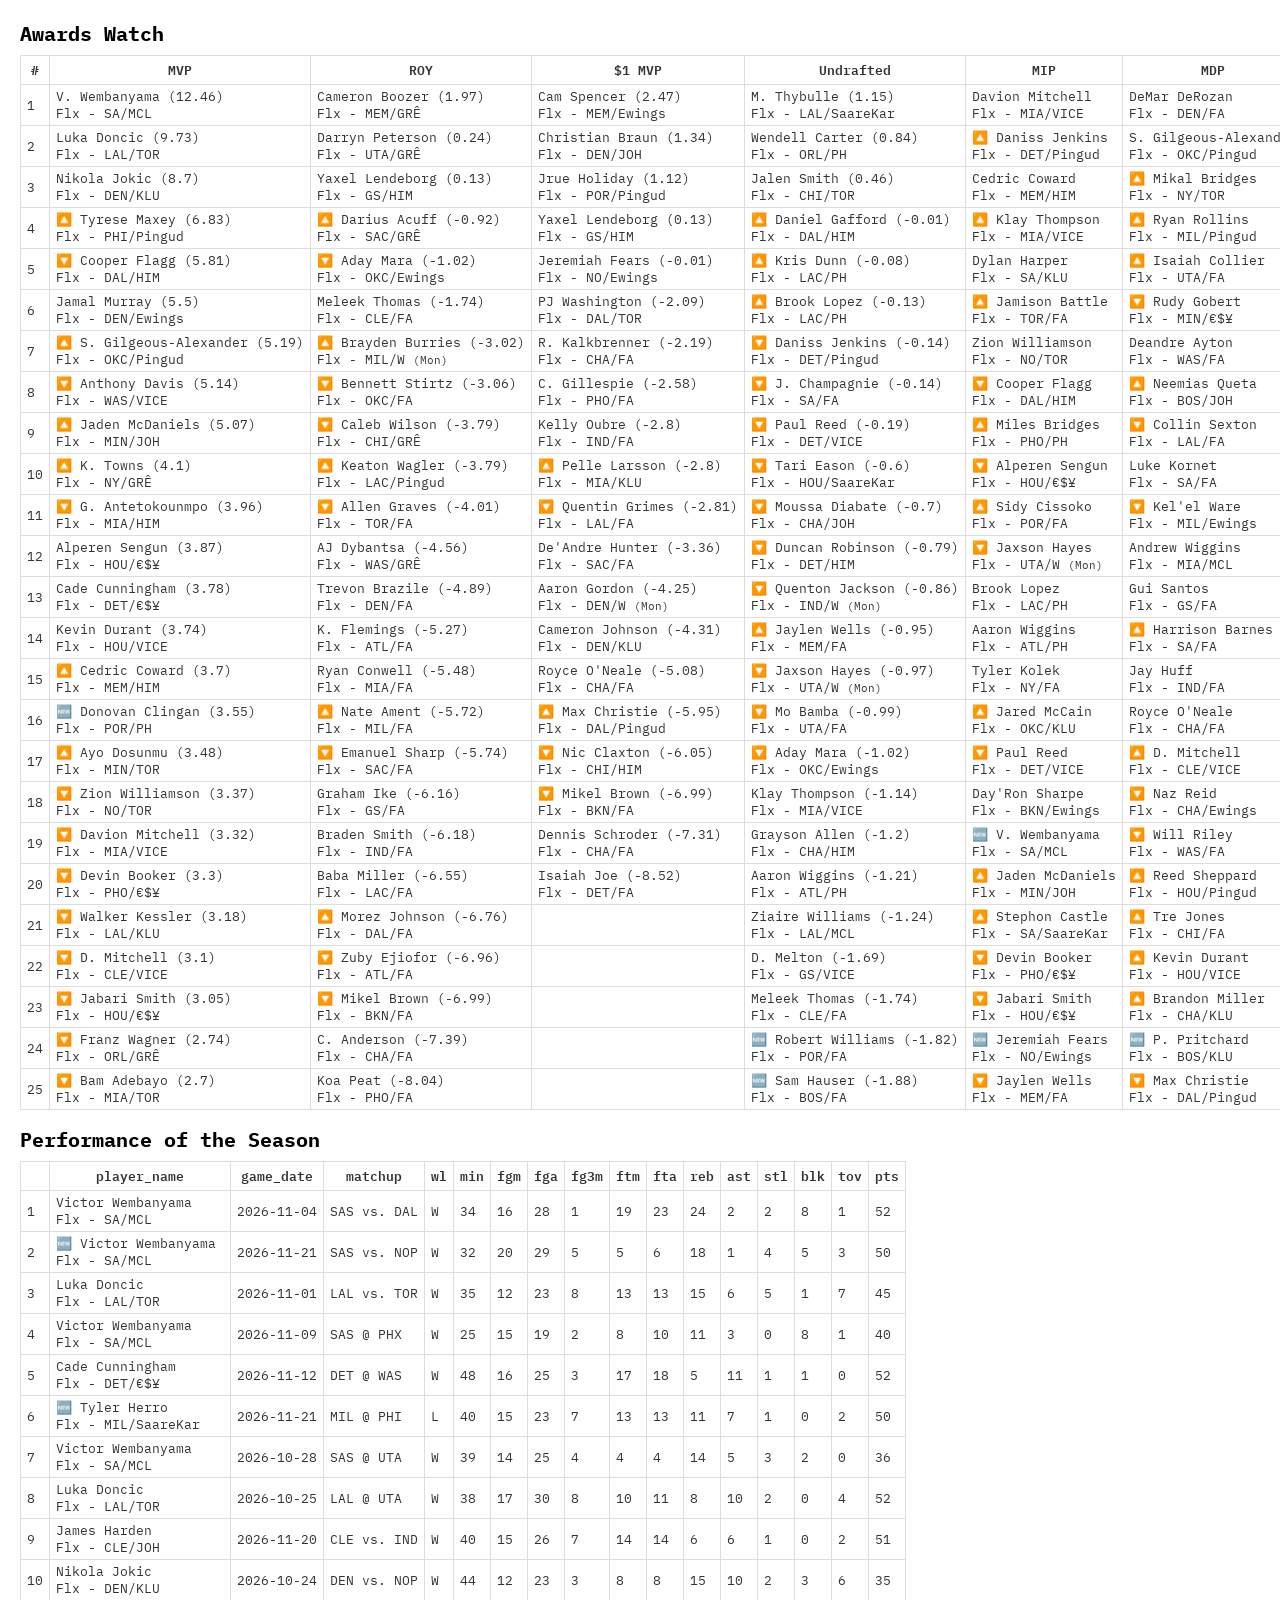
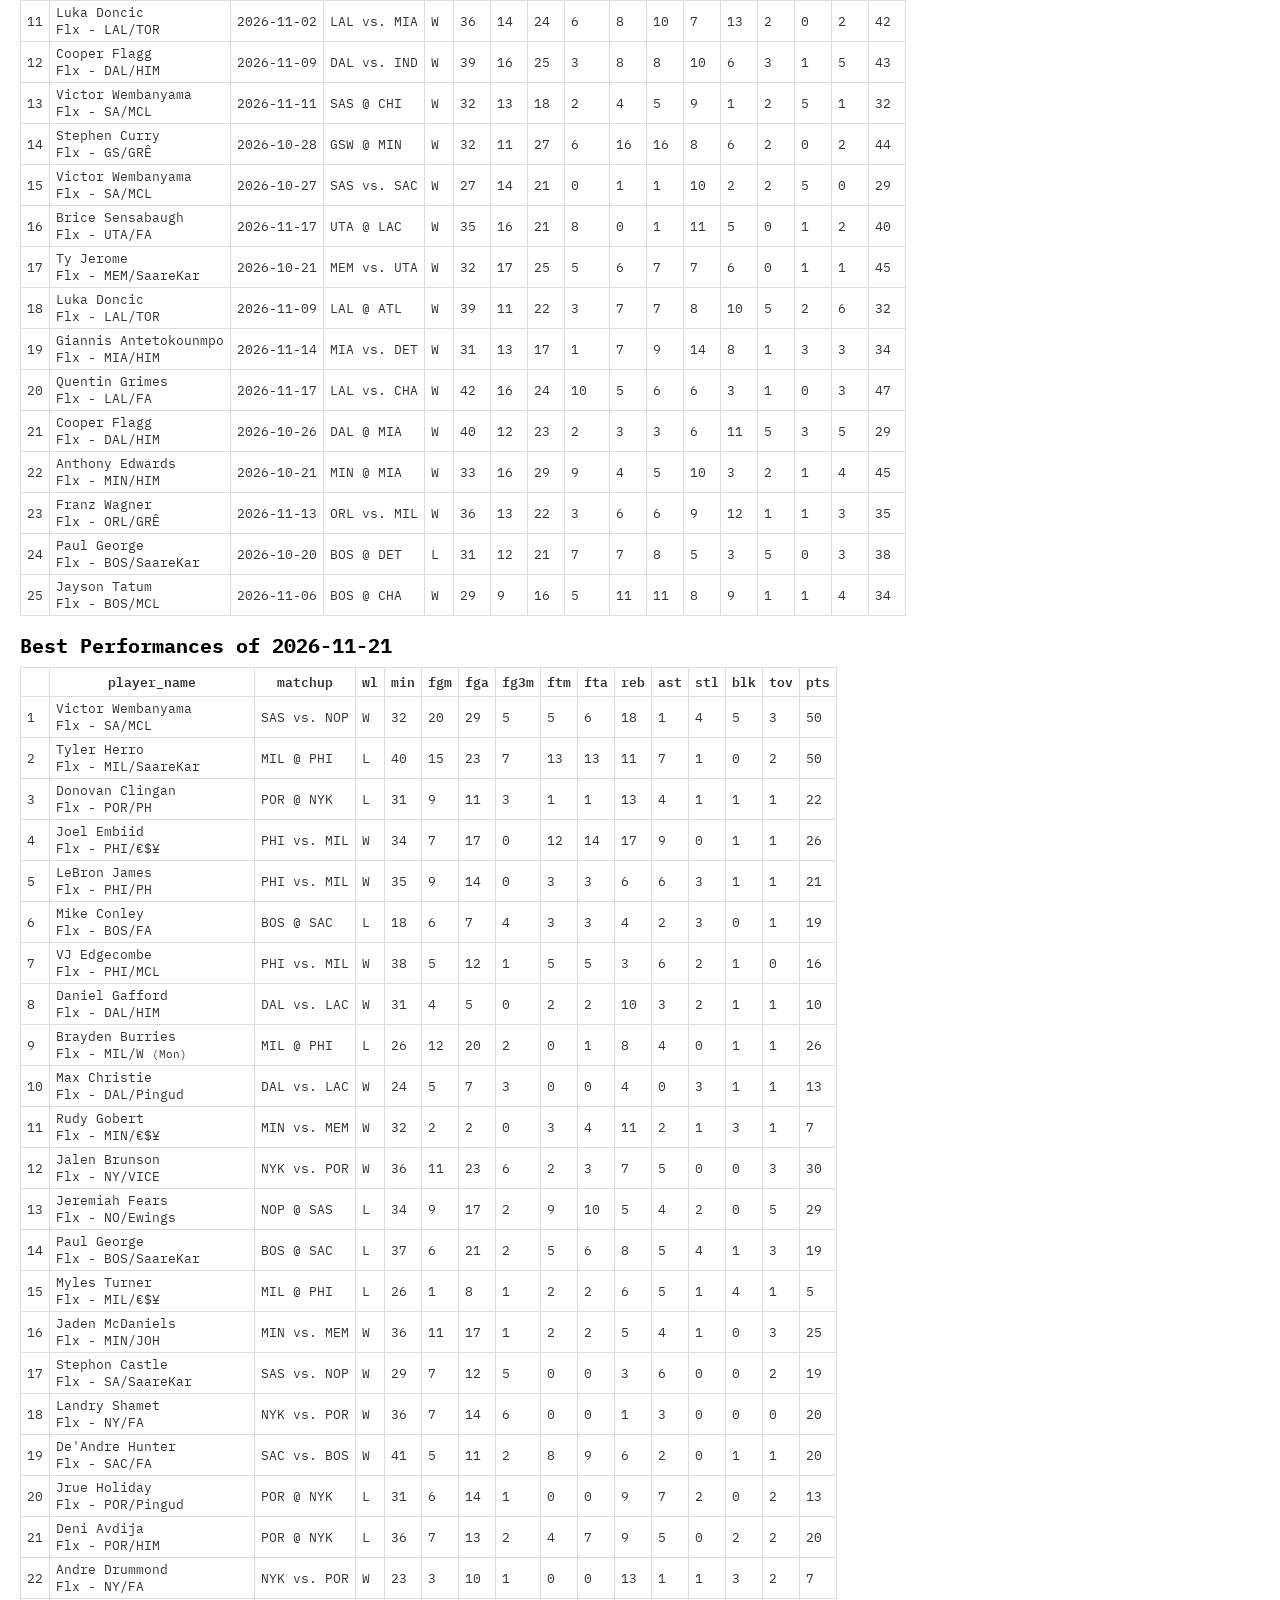
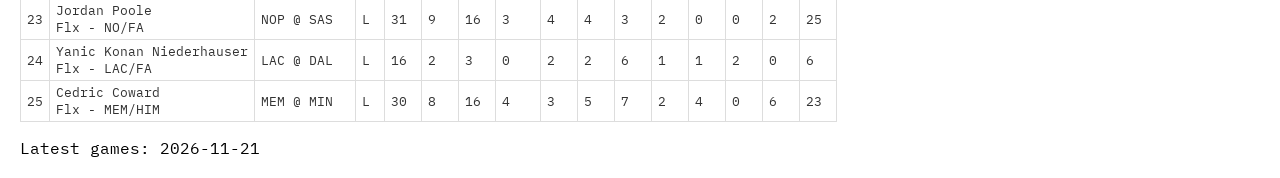
==== commit ce4ae494: "update" ====
--- a/awards_watch.html
+++ b/awards_watch.html
@@ -29,4 +29,4 @@
 .t th {
   font-weight: 600;
 }
-</style><link href='https://fonts.googleapis.com/css2?family=IBM+Plex+Mono&display=swap' rel='stylesheet'></head><body><h1>Awards Watch</h1><table class='t'><thead><tr><th>#</th><th>MVP</th><th>ROY</th><th>$1 MVP</th><th>Undrafted</th><th>MIP</th><th>MDP</th><th>BVP</th><th>WVP</th></tr></thead><tbody><tr><td> 1</td><td>V. Wembanyama (10.78)<br>Flx - SA/MCL</td><td>Cameron Boozer (2.19)<br>Flx - MEM/GRÊ</td><td>Cam Spencer (1.91)<br>Flx - MEM/Ewings</td><td>🔼 M. Thybulle (1.28)<br>Flx - LAL/SaareKar</td><td>Davion Mitchell<br>Flx - MIA/VICE</td><td>DeMar DeRozan<br>Flx - DEN/FA</td><td>Davion Mitchell (💲2)<br>Flx - MIA/VICE</td><td>Anthony Edwards (💲43)<br>Flx - MIN/HIM</td></tr><tr><td> 2</td><td>Luka Doncic (9.96)<br>Flx - LAL/TOR</td><td>🔼 Darryn Peterson (0.41)<br>Flx - UTA/GRÊ</td><td>🔼 Christian Braun (1.57)<br>Flx - DEN/JOH</td><td>🔼 Wendell Carter (1.12)<br>Flx - ORL/PH</td><td>Cooper Flagg<br>Flx - DAL/HIM</td><td>S. Gilgeous-Alexander<br>Flx - OKC/Pingud</td><td>Cedric Coward (💲5)<br>Flx - MEM/HIM</td><td>Chet Holmgren (💲33)<br>Flx - OKC/SaareKar</td></tr><tr><td> 3</td><td>Nikola Jokic (9.08)<br>Flx - DEN/KLU</td><td>🔽 Yaxel Lendeborg (0.33)<br>Flx - GS/HIM</td><td>🔽 Jrue Holiday (0.58)<br>Flx - POR/Pingud</td><td>🔽 Jalen Smith (0.71)<br>Flx - CHI/TOR</td><td>Cedric Coward<br>Flx - MEM/HIM</td><td>Rudy Gobert<br>Flx - MIN/€$¥</td><td>Ayo Dosunmu (💲4)<br>Flx - MIN/TOR</td><td>Kawhi Leonard (💲27)<br>Flx - TOR/Pingud</td></tr><tr><td> 4</td><td>Cooper Flagg (6.57)<br>Flx - DAL/HIM</td><td>🔼 Aday Mara (-0.74)<br>Flx - OKC/Ewings</td><td>🔽 Yaxel Lendeborg (0.33)<br>Flx - GS/HIM</td><td>🔼 Paul Reed (0.06)<br>Flx - DET/VICE</td><td>Daniss Jenkins<br>Flx - DET/Pingud</td><td>Mikal Bridges<br>Flx - NY/TOR</td><td>🔼 Saddiq Bey (💲2)<br>Flx - NO/Pingud</td><td>🔼 T. Haliburton (💲35)<br>Flx - IND/JOH</td></tr><tr><td> 5</td><td>Tyrese Maxey (6.56)<br>Flx - PHI/Pingud</td><td>🔽 Darius Acuff (-1.25)<br>Flx - SAC/GRÊ</td><td>Jeremiah Fears (-0.91)<br>Flx - NO/Ewings</td><td>🔼 Daniss Jenkins (0.01)<br>Flx - DET/Pingud</td><td>Dylan Harper<br>Flx - SA/KLU</td><td>Ryan Rollins<br>Flx - MIL/Pingud</td><td>Zion Williamson (💲7)<br>Flx - NO/TOR</td><td>🔽 Jaren Jackson (💲24)<br>Flx - UTA/JOH</td></tr><tr><td> 6</td><td>Jamal Murray (5.8)<br>Flx - DEN/Ewings</td><td>🔽 Meleek Thomas (-1.6)<br>Flx - CLE/FA</td><td>PJ Washington (-1.91)<br>Flx - DAL/TOR</td><td>🔽 J. Champagnie (-0.29)<br>Flx - SA/FA</td><td>Klay Thompson<br>Flx - MIA/VICE</td><td>Isaiah Collier<br>Flx - UTA/FA</td><td>🔼 Miles Bridges (💲4)<br>Flx - PHO/PH</td><td>Kon Knueppel (💲15)<br>Flx - CHA/JOH</td></tr><tr><td> 7</td><td>Anthony Davis (5.49)<br>Flx - WAS/VICE</td><td>🔼 Bennett Stirtz (-2.94)<br>Flx - OKC/FA</td><td>R. Kalkbrenner (-1.98)<br>Flx - CHA/FA</td><td>🔼 Tari Eason (-0.39)<br>Flx - HOU/SaareKar</td><td>Zion Williamson<br>Flx - NO/TOR</td><td>🔼 Deandre Ayton<br>Flx - WAS/FA</td><td>🔽 Anthony Davis (💲15)<br>Flx - WAS/VICE</td><td>🔼 S. Gilgeous-Alexander (💲69)<br>Flx - OKC/Pingud</td></tr><tr><td> 8</td><td>🔼 S. Gilgeous-Alexander (5.41)<br>Flx - OKC/Pingud</td><td>🔽 Caleb Wilson (-3.67)<br>Flx - CHI/GRÊ</td><td>🔼 C. Gillespie (-2.47)<br>Flx - PHO/FA</td><td>🔼 Moussa Diabate (-0.45)<br>Flx - CHA/JOH</td><td>Jamison Battle<br>Flx - TOR/FA</td><td>🔽 Collin Sexton<br>Flx - LAL/FA</td><td>🔼 Jabari Smith (💲8)<br>Flx - HOU/€$¥</td><td>🔼 Jalen Williams (💲19)<br>Flx - OKC/FA</td></tr><tr><td> 9</td><td>🔼 G. Antetokounmpo (4.32)<br>Flx - MIA/HIM</td><td>🔽 Brayden Burries (-3.81)<br>Flx - MIL/W <small>(Mon)</small></td><td>🔼 Kelly Oubre (-2.63)<br>Flx - IND/FA</td><td>🔽 Kris Dunn (-0.51)<br>Flx - LAC/PH</td><td>Duncan Robinson<br>Flx - DET/HIM</td><td>Kel'el Ware<br>Flx - MIL/Ewings</td><td>🔽 Kyshawn George (💲2)<br>Flx - WAS/MCL</td><td>🔽 Scottie Barnes (💲39)<br>Flx - TOR/PH</td></tr><tr><td>10</td><td>🔽 Jaden McDaniels (4.32)<br>Flx - MIN/JOH</td><td>🔼 Allen Graves (-3.87)<br>Flx - TOR/FA</td><td>Quentin Grimes (-2.67)<br>Flx - LAL/FA</td><td>🔽 Brook Lopez (-0.52)<br>Flx - LAC/PH</td><td>🔼 Alperen Sengun<br>Flx - HOU/€$¥</td><td>Luke Kornet<br>Flx - SA/FA</td><td>🔼 I. Hartenstein (💲3)<br>Flx - OKC/HIM</td><td>Paolo Banchero (💲18)<br>Flx - ORL/SaareKar</td></tr><tr><td>11</td><td>K. Towns (4.28)<br>Flx - NY/GRÊ</td><td>🔽 Keaton Wagler (-4.03)<br>Flx - LAC/Pingud</td><td>🔽 Pelle Larsson (-2.68)<br>Flx - MIA/KLU</td><td>🔽 Duncan Robinson (-0.64)<br>Flx - DET/HIM</td><td>🔼 Miles Bridges<br>Flx - PHO/PH</td><td>Max Christie<br>Flx - DAL/Pingud</td><td>🔼 Zach LaVine (💲5)<br>Flx - SAC/MCL</td><td>Jalen Duren (💲18)<br>Flx - DET/PH</td></tr><tr><td>12</td><td>🔼 Alperen Sengun (4.19)<br>Flx - HOU/€$¥</td><td>🔼 AJ Dybantsa (-4.46)<br>Flx - WAS/GRÊ</td><td>🔼 De'Andre Hunter (-4.05)<br>Flx - SAC/FA</td><td>🔽 Quenton Jackson (-0.69)<br>Flx - IND/W <small>(Mon)</small></td><td>🔽 Jaxson Hayes<br>Flx - UTA/W <small>(Mon)</small></td><td>Andrew Wiggins<br>Flx - MIA/MCL</td><td>🔼 Franz Wagner (💲12)<br>Flx - ORL/GRÊ</td><td>Nikola Jokic (💲79)<br>Flx - DEN/KLU</td></tr><tr><td>13</td><td>🔽 Cade Cunningham (4.03)<br>Flx - DET/€$¥</td><td>🔽 Trevon Brazile (-4.75)<br>Flx - DEN/FA</td><td>🔽 Aaron Gordon (-4.12)<br>Flx - DEN/W <small>(Mon)</small></td><td>🔼 Jaxson Hayes (-0.72)<br>Flx - UTA/W <small>(Mon)</small></td><td>🔽 Sidy Cissoko<br>Flx - POR/FA</td><td>🔼 Gui Santos<br>Flx - GS/FA</td><td>🔽 Dylan Harper (💲9)<br>Flx - SA/KLU</td><td>🔼 Lauri Markkanen (💲27)<br>Flx - UTA/Pingud</td></tr><tr><td>14</td><td>🔼 Kevin Durant (4.02)<br>Flx - HOU/VICE</td><td>🔽 K. Flemings (-5.19)<br>Flx - ATL/FA</td><td>🔽 Cameron Johnson (-4.21)<br>Flx - DEN/KLU</td><td>🔽 Mo Bamba (-0.72)<br>Flx - UTA/FA</td><td>Brook Lopez<br>Flx - LAC/PH</td><td>🔼 Neemias Queta<br>Flx - BOS/JOH</td><td>Dyson Daniels (💲9)<br>Flx - ATL/TOR</td><td>Trey Murphy (💲32)<br>Flx - NO/Ewings</td></tr><tr><td>15</td><td>🔼 Zion Williamson (3.64)<br>Flx - NO/TOR</td><td>🔽 Ryan Conwell (-5.41)<br>Flx - MIA/FA</td><td>🔽 Royce O'Neale (-5)<br>Flx - CHA/FA</td><td>🆕 Aday Mara (-0.74)<br>Flx - OKC/Ewings</td><td>🔼 Aaron Wiggins<br>Flx - ATL/PH</td><td>🔼 Jay Huff<br>Flx - IND/FA</td><td>🔽 Jaden McDaniels (💲18)<br>Flx - MIN/JOH</td><td>🔽 Jalen Johnson (💲38)<br>Flx - ATL/SaareKar</td></tr><tr><td>16</td><td>🔽 Davion Mitchell (3.56)<br>Flx - MIA/VICE</td><td>🔽 Emanuel Sharp (-5.65)<br>Flx - SAC/FA</td><td>Nic Claxton (-5.95)<br>Flx - CHI/HIM</td><td>🔽 Jaylen Wells (-0.84)<br>Flx - MEM/FA</td><td>🔼 Tyler Kolek<br>Flx - NY/FA</td><td>🔼 Royce O'Neale<br>Flx - CHA/FA</td><td>🆕 Day'Ron Sharpe (💲3)<br>Flx - BKN/Ewings</td><td>Brandon Miller (💲26)<br>Flx - CHA/KLU</td></tr><tr><td>17</td><td>🔼 Walker Kessler (3.52)<br>Flx - LAL/KLU</td><td>Nate Ament (-5.69)<br>Flx - MIL/FA</td><td>🔼 Mikel Brown (-6.97)<br>Flx - BKN/FA</td><td>🔽 Daniel Gafford (-0.89)<br>Flx - DAL/HIM</td><td>🔼 Paul Reed<br>Flx - DET/VICE</td><td>🆕 Naz Reid<br>Flx - CHA/Ewings</td><td>🔽 Paul George (💲13)<br>Flx - BOS/SaareKar</td><td>Coby White (💲7)<br>Flx - CHA/€$¥</td></tr><tr><td>18</td><td>🔽 Devin Booker (3.46)<br>Flx - PHO/€$¥</td><td>Graham Ike (-6.08)<br>Flx - GS/FA</td><td>🔽 Max Christie (-7.08)<br>Flx - DAL/Pingud</td><td>🔽 Klay Thompson (-0.99)<br>Flx - MIA/VICE</td><td>🔼 Jared McCain<br>Flx - OKC/KLU</td><td>🔼 Will Riley<br>Flx - WAS/FA</td><td>🔼 Walker Kessler (💲20)<br>Flx - LAL/KLU</td><td>🔼 Jayson Tatum (💲45)<br>Flx - BOS/MCL</td></tr><tr><td>19</td><td>🔼 Jabari Smith (3.33)<br>Flx - HOU/€$¥</td><td>🔼 Braden Smith (-6.11)<br>Flx - IND/FA</td><td>🔽 Dennis Schroder (-7.3)<br>Flx - CHA/FA</td><td>🔽 Grayson Allen (-1.07)<br>Flx - CHA/HIM</td><td>🆕 Day'Ron Sharpe<br>Flx - BKN/Ewings</td><td>Harrison Barnes<br>Flx - SA/FA</td><td>🆕 Ausar Thompson (💲8)<br>Flx - DET/KLU</td><td>🔽 Ja Morant (💲11)<br>Flx - POR/MCL</td></tr><tr><td>20</td><td>🔽 D. Mitchell (3.33)<br>Flx - CLE/VICE</td><td>🔽 Baba Miller (-6.26)<br>Flx - LAC/FA</td><td>Isaiah Joe (-8.5)<br>Flx - DET/FA</td><td>🔼 Aaron Wiggins (-1.07)<br>Flx - ATL/PH</td><td>🔽 Jaylen Wells<br>Flx - MEM/FA</td><td>🆕 D. Mitchell<br>Flx - CLE/VICE</td><td>🔽 Alex Sarr (💲9)<br>Flx - WAS/€$¥</td><td>🔽 Josh Giddey (💲19)<br>Flx - CHI/PH</td></tr><tr><td>21</td><td>🔽 Cedric Coward (3.3)<br>Flx - MEM/HIM</td><td>Zuby Ejiofor (-6.88)<br>Flx - ATL/FA</td><td></td><td>🔽 Ziaire Williams (-1.07)<br>Flx - LAL/MCL</td><td>🔽 Devin Booker<br>Flx - PHO/€$¥</td><td>🆕 Reed Sheppard<br>Flx - HOU/Pingud</td><td>🔽 Fred VanVleet (💲7)<br>Flx - HOU/HIM</td><td>🆕 Cade Cunningham (💲48)<br>Flx - DET/€$¥</td></tr><tr><td>22</td><td>🔽 Bam Adebayo (3.01)<br>Flx - MIA/TOR</td><td>🔼 Mikel Brown (-6.97)<br>Flx - BKN/FA</td><td></td><td>🔽 D. Melton (-1.54)<br>Flx - GS/VICE</td><td>Jaden McDaniels<br>Flx - MIN/JOH</td><td>Tre Jones<br>Flx - CHI/FA</td><td>🔽 Ty Jerome (💲9)<br>Flx - MEM/SaareKar</td><td>🆕 Jaylen Brown (💲30)<br>Flx - PHI/VICE</td></tr><tr><td>23</td><td>🆕 Franz Wagner (2.94)<br>Flx - ORL/GRÊ</td><td>🔽 Morez Johnson (-7.29)<br>Flx - DAL/FA</td><td></td><td>🔽 Meleek Thomas (-1.6)<br>Flx - CLE/FA</td><td>🆕 Jabari Smith<br>Flx - HOU/€$¥</td><td>🔽 Brandon Miller<br>Flx - CHA/KLU</td><td>🔽 Cameron Boozer (💲17)<br>Flx - MEM/GRÊ</td><td>🔽 Jalen Suggs (💲6)<br>Flx - ORL/Ewings</td></tr><tr><td>24</td><td>🔽 Ayo Dosunmu (2.91)<br>Flx - MIN/TOR</td><td>C. Anderson (-7.37)<br>Flx - CHA/FA</td><td></td><td>🆕 Bilal Coulibaly (-2.05)<br>Flx - WAS/FA</td><td>🔽 Ausar Thompson<br>Flx - DET/KLU</td><td>Kevin Durant<br>Flx - HOU/VICE</td><td>🔽 Ace Bailey (💲8)<br>Flx - UTA/KLU</td><td>Ryan Rollins (💲14)<br>Flx - MIL/Pingud</td></tr><tr><td>25</td><td>🆕 Miles Bridges (2.79)<br>Flx - PHO/PH</td><td>Koa Peat (-8)<br>Flx - PHO/FA</td><td></td><td>🔽 Derrick Jones (-2.05)<br>Flx - LAC/FA</td><td>🔽 Stephon Castle<br>Flx - SA/SaareKar</td><td>🆕 Malik Monk<br>Flx - SAC/FA</td><td>🆕 I. Quickley (💲7)<br>Flx - TOR/VICE</td><td>🔽 Cason Wallace (💲2)<br>Flx - OKC/FA</td></tr></tbody></table><h1>Performance of the Season</h1><table class='t'><thead><tr><th> </th><th>player_name</th><th>game_date</th><th>matchup</th><th>wl</th><th>min</th><th>fgm</th><th>fga</th><th>fg3m</th><th>ftm</th><th>fta</th><th>reb</th><th>ast</th><th>stl</th><th>blk</th><th>tov</th><th>pts</th></tr></thead><tbody><tr><td> 1</td><td>Victor Wembanyama<br>Flx - SA/MCL</td><td>2026-11-04</td><td>SAS vs. DAL</td><td>W</td><td>34</td><td>16</td><td>28</td><td> 1</td><td>19</td><td>23</td><td>24</td><td> 2</td><td>2</td><td>8</td><td>1</td><td>52</td></tr><tr><td> 2</td><td>Luka Doncic<br>Flx - LAL/TOR</td><td>2026-11-01</td><td>LAL vs. TOR</td><td>W</td><td>35</td><td>12</td><td>23</td><td> 8</td><td>13</td><td>13</td><td>15</td><td> 6</td><td>5</td><td>1</td><td>7</td><td>45</td></tr><tr><td> 3</td><td>Victor Wembanyama<br>Flx - SA/MCL</td><td>2026-11-09</td><td>SAS @ PHX</td><td>W</td><td>25</td><td>15</td><td>19</td><td> 2</td><td> 8</td><td>10</td><td>11</td><td> 3</td><td>0</td><td>8</td><td>1</td><td>40</td></tr><tr><td> 4</td><td>Cade Cunningham<br>Flx - DET/€$¥</td><td>2026-11-12</td><td>DET @ WAS</td><td>W</td><td>48</td><td>16</td><td>25</td><td> 3</td><td>17</td><td>18</td><td> 5</td><td>11</td><td>1</td><td>1</td><td>0</td><td>52</td></tr><tr><td> 5</td><td>Victor Wembanyama<br>Flx - SA/MCL</td><td>2026-10-28</td><td>SAS @ UTA</td><td>W</td><td>39</td><td>14</td><td>25</td><td> 4</td><td> 4</td><td> 4</td><td>14</td><td> 5</td><td>3</td><td>2</td><td>0</td><td>36</td></tr><tr><td> 6</td><td>Luka Doncic<br>Flx - LAL/TOR</td><td>2026-10-25</td><td>LAL @ UTA</td><td>W</td><td>38</td><td>17</td><td>30</td><td> 8</td><td>10</td><td>11</td><td> 8</td><td>10</td><td>2</td><td>0</td><td>4</td><td>52</td></tr><tr><td> 7</td><td>🆕 James Harden<br>Flx - CLE/JOH</td><td>2026-11-20</td><td>CLE vs. IND</td><td>W</td><td>40</td><td>15</td><td>26</td><td> 7</td><td>14</td><td>14</td><td> 6</td><td> 6</td><td>1</td><td>0</td><td>2</td><td>51</td></tr><tr><td> 8</td><td>Nikola Jokic<br>Flx - DEN/KLU</td><td>2026-10-24</td><td>DEN vs. NOP</td><td>W</td><td>44</td><td>12</td><td>23</td><td> 3</td><td> 8</td><td> 8</td><td>15</td><td>10</td><td>2</td><td>3</td><td>6</td><td>35</td></tr><tr><td> 9</td><td>Luka Doncic<br>Flx - LAL/TOR</td><td>2026-11-02</td><td>LAL vs. MIA</td><td>W</td><td>36</td><td>14</td><td>24</td><td> 6</td><td> 8</td><td>10</td><td> 7</td><td>13</td><td>2</td><td>0</td><td>2</td><td>42</td></tr><tr><td>10</td><td>Cooper Flagg<br>Flx - DAL/HIM</td><td>2026-11-09</td><td>DAL vs. IND</td><td>W</td><td>39</td><td>16</td><td>25</td><td> 3</td><td> 8</td><td> 8</td><td>10</td><td> 6</td><td>3</td><td>1</td><td>5</td><td>43</td></tr><tr><td>11</td><td>Victor Wembanyama<br>Flx - SA/MCL</td><td>2026-11-11</td><td>SAS @ CHI</td><td>W</td><td>32</td><td>13</td><td>18</td><td> 2</td><td> 4</td><td> 5</td><td> 9</td><td> 1</td><td>2</td><td>5</td><td>1</td><td>32</td></tr><tr><td>12</td><td>Stephen Curry<br>Flx - GS/GRÊ</td><td>2026-10-28</td><td>GSW @ MIN</td><td>W</td><td>32</td><td>11</td><td>27</td><td> 6</td><td>16</td><td>16</td><td> 8</td><td> 6</td><td>2</td><td>0</td><td>2</td><td>44</td></tr><tr><td>13</td><td>Victor Wembanyama<br>Flx - SA/MCL</td><td>2026-10-27</td><td>SAS vs. SAC</td><td>W</td><td>27</td><td>14</td><td>21</td><td> 0</td><td> 1</td><td> 1</td><td>10</td><td> 2</td><td>2</td><td>5</td><td>0</td><td>29</td></tr><tr><td>14</td><td>Brice Sensabaugh<br>Flx - UTA/FA</td><td>2026-11-17</td><td>UTA @ LAC</td><td>W</td><td>35</td><td>16</td><td>21</td><td> 8</td><td> 0</td><td> 1</td><td>11</td><td> 5</td><td>0</td><td>1</td><td>2</td><td>40</td></tr><tr><td>15</td><td>Ty Jerome<br>Flx - MEM/SaareKar</td><td>2026-10-21</td><td>MEM vs. UTA</td><td>W</td><td>32</td><td>17</td><td>25</td><td> 5</td><td> 6</td><td> 7</td><td> 7</td><td> 6</td><td>0</td><td>1</td><td>1</td><td>45</td></tr><tr><td>16</td><td>Giannis Antetokounmpo<br>Flx - MIA/HIM</td><td>2026-11-14</td><td>MIA vs. DET</td><td>W</td><td>31</td><td>13</td><td>17</td><td> 1</td><td> 7</td><td> 9</td><td>14</td><td> 8</td><td>1</td><td>3</td><td>3</td><td>34</td></tr><tr><td>17</td><td>Luka Doncic<br>Flx - LAL/TOR</td><td>2026-11-09</td><td>LAL @ ATL</td><td>W</td><td>39</td><td>11</td><td>22</td><td> 3</td><td> 7</td><td> 7</td><td> 8</td><td>10</td><td>5</td><td>2</td><td>6</td><td>32</td></tr><tr><td>18</td><td>Quentin Grimes<br>Flx - LAL/FA</td><td>2026-11-17</td><td>LAL vs. CHA</td><td>W</td><td>42</td><td>16</td><td>24</td><td>10</td><td> 5</td><td> 6</td><td> 6</td><td> 3</td><td>1</td><td>0</td><td>3</td><td>47</td></tr><tr><td>19</td><td>Cooper Flagg<br>Flx - DAL/HIM</td><td>2026-10-26</td><td>DAL @ MIA</td><td>W</td><td>40</td><td>12</td><td>23</td><td> 2</td><td> 3</td><td> 3</td><td> 6</td><td>11</td><td>5</td><td>3</td><td>5</td><td>29</td></tr><tr><td>20</td><td>Anthony Edwards<br>Flx - MIN/HIM</td><td>2026-10-21</td><td>MIN @ MIA</td><td>W</td><td>33</td><td>16</td><td>29</td><td> 9</td><td> 4</td><td> 5</td><td>10</td><td> 3</td><td>2</td><td>1</td><td>4</td><td>45</td></tr><tr><td>21</td><td>Franz Wagner<br>Flx - ORL/GRÊ</td><td>2026-11-13</td><td>ORL vs. MIL</td><td>W</td><td>36</td><td>13</td><td>22</td><td> 3</td><td> 6</td><td> 6</td><td> 9</td><td>12</td><td>1</td><td>1</td><td>3</td><td>35</td></tr><tr><td>22</td><td>Jayson Tatum<br>Flx - BOS/MCL</td><td>2026-11-06</td><td>BOS @ CHA</td><td>W</td><td>29</td><td> 9</td><td>16</td><td> 5</td><td>11</td><td>11</td><td> 8</td><td> 9</td><td>1</td><td>1</td><td>4</td><td>34</td></tr><tr><td>23</td><td>Paul George<br>Flx - BOS/SaareKar</td><td>2026-10-20</td><td>BOS @ DET</td><td>L</td><td>31</td><td>12</td><td>21</td><td> 7</td><td> 7</td><td> 8</td><td> 5</td><td> 3</td><td>5</td><td>0</td><td>3</td><td>38</td></tr><tr><td>24</td><td>Kevin Huerter<br>Flx - DET/FA</td><td>2026-11-08</td><td>DET vs. LAL</td><td>L</td><td>35</td><td> 9</td><td>14</td><td> 4</td><td> 2</td><td> 3</td><td> 5</td><td> 5</td><td>2</td><td>5</td><td>1</td><td>24</td></tr><tr><td>25</td><td>Cooper Flagg<br>Flx - DAL/HIM</td><td>2026-11-18</td><td>DAL vs. GSW</td><td>W</td><td>34</td><td>11</td><td>15</td><td> 3</td><td> 8</td><td> 8</td><td> 5</td><td> 9</td><td>4</td><td>0</td><td>5</td><td>33</td></tr></tbody></table><h1>Best Performances of 2026-11-20</h1><table class='t'><thead><tr><th> </th><th>player_name</th><th>matchup</th><th>wl</th><th>min</th><th>fgm</th><th>fga</th><th>fg3m</th><th>ftm</th><th>fta</th><th>reb</th><th>ast</th><th>stl</th><th>blk</th><th>tov</th><th>pts</th></tr></thead><tbody><tr><td> 1</td><td>James Harden<br>Flx - CLE/JOH</td><td>CLE vs. IND</td><td>W</td><td>40</td><td>15</td><td>26</td><td>7</td><td>14</td><td>14</td><td> 6</td><td> 6</td><td>1</td><td>0</td><td>2</td><td>51</td></tr><tr><td> 2</td><td>Allen Graves<br>Flx - TOR/FA</td><td>TOR @ DET</td><td>W</td><td>33</td><td> 6</td><td> 9</td><td>2</td><td> 6</td><td> 6</td><td>10</td><td> 1</td><td>3</td><td>1</td><td>0</td><td>20</td></tr><tr><td> 3</td><td>Christian Braun<br>Flx - DEN/JOH</td><td>DEN vs. HOU</td><td>W</td><td>31</td><td> 7</td><td>10</td><td>3</td><td> 2</td><td> 2</td><td> 5</td><td> 3</td><td>4</td><td>1</td><td>0</td><td>19</td></tr><tr><td> 4</td><td>De'Andre Hunter<br>Flx - SAC/FA</td><td>SAC @ LAL</td><td>L</td><td>37</td><td>12</td><td>16</td><td>5</td><td> 1</td><td> 1</td><td> 6</td><td> 2</td><td>0</td><td>1</td><td>0</td><td>30</td></tr><tr><td> 5</td><td>Desmond Bane<br>Flx - ORL/Ewings</td><td>ORL @ BKN</td><td>W</td><td>31</td><td> 7</td><td>17</td><td>7</td><td> 0</td><td> 0</td><td> 2</td><td> 3</td><td>5</td><td>1</td><td>1</td><td>21</td></tr><tr><td> 6</td><td>Jalen Johnson<br>Flx - ATL/SaareKar</td><td>ATL vs. CHA</td><td>W</td><td>36</td><td>10</td><td>15</td><td>3</td><td> 3</td><td> 4</td><td> 6</td><td> 6</td><td>4</td><td>1</td><td>4</td><td>26</td></tr><tr><td> 7</td><td>Aday Mara<br>Flx - OKC/Ewings</td><td>OKC vs. NOP</td><td>W</td><td>29</td><td>11</td><td>15</td><td>0</td><td> 0</td><td> 0</td><td>16</td><td> 2</td><td>0</td><td>2</td><td>1</td><td>22</td></tr><tr><td> 8</td><td>Shai Gilgeous-Alexander<br>Flx - OKC/Pingud</td><td>OKC vs. NOP</td><td>W</td><td>37</td><td>14</td><td>24</td><td>4</td><td> 8</td><td>11</td><td> 3</td><td> 8</td><td>0</td><td>1</td><td>3</td><td>40</td></tr><tr><td> 9</td><td>Nikola Jokic<br>Flx - DEN/KLU</td><td>DEN vs. HOU</td><td>W</td><td>38</td><td>10</td><td>15</td><td>2</td><td> 4</td><td> 4</td><td> 7</td><td>11</td><td>0</td><td>0</td><td>4</td><td>26</td></tr><tr><td>10</td><td>Alperen Sengun<br>Flx - HOU/€$¥</td><td>HOU @ DEN</td><td>L</td><td>36</td><td> 9</td><td>16</td><td>1</td><td> 9</td><td>13</td><td>11</td><td>10</td><td>1</td><td>1</td><td>2</td><td>28</td></tr><tr><td>11</td><td>Dyson Daniels<br>Flx - ATL/TOR</td><td>ATL vs. CHA</td><td>W</td><td>35</td><td> 5</td><td>10</td><td>1</td><td> 0</td><td> 0</td><td> 8</td><td>10</td><td>4</td><td>0</td><td>2</td><td>11</td></tr><tr><td>12</td><td>Ivica Zubac<br>Flx - IND/Ewings</td><td>IND @ CLE</td><td>L</td><td>27</td><td> 8</td><td>11</td><td>0</td><td> 5</td><td> 6</td><td>10</td><td> 2</td><td>0</td><td>3</td><td>2</td><td>21</td></tr><tr><td>13</td><td>Day'Ron Sharpe<br>Flx - BKN/Ewings</td><td>BKN vs. ORL</td><td>L</td><td>26</td><td> 7</td><td> 9</td><td>0</td><td> 3</td><td> 3</td><td>11</td><td> 2</td><td>1</td><td>1</td><td>1</td><td>17</td></tr><tr><td>14</td><td>AJ Dybantsa<br>Flx - WAS/GRÊ</td><td>WAS @ CHI</td><td>W</td><td>37</td><td> 9</td><td>18</td><td>2</td><td> 0</td><td> 0</td><td>10</td><td> 6</td><td>2</td><td>1</td><td>3</td><td>20</td></tr><tr><td>15</td><td>Franz Wagner<br>Flx - ORL/GRÊ</td><td>ORL @ BKN</td><td>W</td><td>36</td><td>13</td><td>25</td><td>2</td><td> 7</td><td> 9</td><td> 5</td><td> 7</td><td>0</td><td>1</td><td>2</td><td>35</td></tr><tr><td>16</td><td>Miles Bridges<br>Flx - PHO/PH</td><td>PHX @ UTA</td><td>W</td><td>25</td><td> 7</td><td>12</td><td>1</td><td> 3</td><td> 4</td><td> 9</td><td> 4</td><td>1</td><td>1</td><td>0</td><td>18</td></tr><tr><td>17</td><td>Saddiq Bey<br>Flx - NO/Pingud</td><td>NOP @ OKC</td><td>L</td><td>37</td><td> 8</td><td>17</td><td>4</td><td> 1</td><td> 1</td><td> 6</td><td> 3</td><td>0</td><td>1</td><td>0</td><td>21</td></tr><tr><td>18</td><td>Trae Young<br>Flx - WAS/TOR</td><td>WAS @ CHI</td><td>W</td><td>35</td><td> 4</td><td>13</td><td>4</td><td> 4</td><td> 4</td><td> 2</td><td> 5</td><td>3</td><td>0</td><td>1</td><td>16</td></tr><tr><td>19</td><td>Trey Murphy<br>Flx - NO/Ewings</td><td>NOP @ OKC</td><td>L</td><td>29</td><td> 5</td><td>10</td><td>3</td><td> 4</td><td> 5</td><td> 4</td><td> 1</td><td>2</td><td>1</td><td>0</td><td>17</td></tr><tr><td>20</td><td>Kelly Oubre<br>Flx - IND/FA</td><td>IND @ CLE</td><td>L</td><td>23</td><td> 6</td><td>10</td><td>3</td><td> 2</td><td> 2</td><td> 6</td><td> 0</td><td>0</td><td>2</td><td>1</td><td>17</td></tr><tr><td>21</td><td>Darryn Peterson<br>Flx - UTA/GRÊ</td><td>UTA vs. PHX</td><td>L</td><td>32</td><td> 7</td><td>20</td><td>0</td><td> 6</td><td> 8</td><td>10</td><td> 8</td><td>2</td><td>1</td><td>1</td><td>20</td></tr><tr><td>22</td><td>Paul Reed<br>Flx - DET/VICE</td><td>DET vs. TOR</td><td>L</td><td>28</td><td> 3</td><td> 5</td><td>0</td><td> 2</td><td> 2</td><td> 7</td><td> 3</td><td>3</td><td>1</td><td>1</td><td> 8</td></tr><tr><td>23</td><td>Zach LaVine<br>Flx - SAC/MCL</td><td>SAC @ LAL</td><td>L</td><td>39</td><td> 7</td><td>17</td><td>2</td><td> 3</td><td> 4</td><td> 7</td><td> 4</td><td>2</td><td>1</td><td>1</td><td>19</td></tr><tr><td>24</td><td>Bennett Stirtz<br>Flx - OKC/FA</td><td>OKC vs. NOP</td><td>W</td><td>25</td><td> 7</td><td>10</td><td>4</td><td> 0</td><td> 0</td><td> 2</td><td> 2</td><td>1</td><td>0</td><td>0</td><td>18</td></tr><tr><td>25</td><td>Jakob Poeltl<br>Flx - TOR/GRÊ</td><td>TOR @ DET</td><td>W</td><td>32</td><td> 5</td><td> 7</td><td>0</td><td> 0</td><td> 0</td><td> 9</td><td> 3</td><td>0</td><td>2</td><td>0</td><td>10</td></tr></tbody></table><p>Latest games: 2026-11-20</p></body></html>
+</style><link href='https://fonts.googleapis.com/css2?family=IBM+Plex+Mono&display=swap' rel='stylesheet'></head><body><h1>Awards Watch</h1><table class='t'><thead><tr><th>#</th><th>MVP</th><th>ROY</th><th>$1 MVP</th><th>Undrafted</th><th>MIP</th><th>MDP</th><th>BVP</th><th>WVP</th></tr></thead><tbody><tr><td> 1</td><td>V. Wembanyama (12.46)<br>Flx - SA/MCL</td><td>Cameron Boozer (1.97)<br>Flx - MEM/GRÊ</td><td>Cam Spencer (2.47)<br>Flx - MEM/Ewings</td><td>M. Thybulle (1.15)<br>Flx - LAL/SaareKar</td><td>Davion Mitchell<br>Flx - MIA/VICE</td><td>DeMar DeRozan<br>Flx - DEN/FA</td><td>Davion Mitchell (💲2)<br>Flx - MIA/VICE</td><td>Anthony Edwards (💲43)<br>Flx - MIN/HIM</td></tr><tr><td> 2</td><td>Luka Doncic (9.73)<br>Flx - LAL/TOR</td><td>Darryn Peterson (0.24)<br>Flx - UTA/GRÊ</td><td>Christian Braun (1.34)<br>Flx - DEN/JOH</td><td>Wendell Carter (0.84)<br>Flx - ORL/PH</td><td>🔼 Daniss Jenkins<br>Flx - DET/Pingud</td><td>S. Gilgeous-Alexander<br>Flx - OKC/Pingud</td><td>🔼 Ayo Dosunmu (💲4)<br>Flx - MIN/TOR</td><td>Chet Holmgren (💲33)<br>Flx - OKC/SaareKar</td></tr><tr><td> 3</td><td>Nikola Jokic (8.7)<br>Flx - DEN/KLU</td><td>Yaxel Lendeborg (0.13)<br>Flx - GS/HIM</td><td>Jrue Holiday (1.12)<br>Flx - POR/Pingud</td><td>Jalen Smith (0.46)<br>Flx - CHI/TOR</td><td>Cedric Coward<br>Flx - MEM/HIM</td><td>🔼 Mikal Bridges<br>Flx - NY/TOR</td><td>🔽 Cedric Coward (💲5)<br>Flx - MEM/HIM</td><td>Kawhi Leonard (💲27)<br>Flx - TOR/Pingud</td></tr><tr><td> 4</td><td>🔼 Tyrese Maxey (6.83)<br>Flx - PHI/Pingud</td><td>🔼 Darius Acuff (-0.92)<br>Flx - SAC/GRÊ</td><td>Yaxel Lendeborg (0.13)<br>Flx - GS/HIM</td><td>🔼 Daniel Gafford (-0.01)<br>Flx - DAL/HIM</td><td>🔼 Klay Thompson<br>Flx - MIA/VICE</td><td>🔼 Ryan Rollins<br>Flx - MIL/Pingud</td><td>🔼 Zion Williamson (💲7)<br>Flx - NO/TOR</td><td>T. Haliburton (💲35)<br>Flx - IND/JOH</td></tr><tr><td> 5</td><td>🔽 Cooper Flagg (5.81)<br>Flx - DAL/HIM</td><td>🔽 Aday Mara (-1.02)<br>Flx - OKC/Ewings</td><td>Jeremiah Fears (-0.01)<br>Flx - NO/Ewings</td><td>🔼 Kris Dunn (-0.08)<br>Flx - LAC/PH</td><td>Dylan Harper<br>Flx - SA/KLU</td><td>🔼 Isaiah Collier<br>Flx - UTA/FA</td><td>🔼 Miles Bridges (💲4)<br>Flx - PHO/PH</td><td>Jaren Jackson (💲24)<br>Flx - UTA/JOH</td></tr><tr><td> 6</td><td>Jamal Murray (5.5)<br>Flx - DEN/Ewings</td><td>Meleek Thomas (-1.74)<br>Flx - CLE/FA</td><td>PJ Washington (-2.09)<br>Flx - DAL/TOR</td><td>🔼 Brook Lopez (-0.13)<br>Flx - LAC/PH</td><td>🔼 Jamison Battle<br>Flx - TOR/FA</td><td>🔽 Rudy Gobert<br>Flx - MIN/€$¥</td><td>🔼 Anthony Davis (💲15)<br>Flx - WAS/VICE</td><td>Kon Knueppel (💲15)<br>Flx - CHA/JOH</td></tr><tr><td> 7</td><td>🔼 S. Gilgeous-Alexander (5.19)<br>Flx - OKC/Pingud</td><td>🔼 Brayden Burries (-3.02)<br>Flx - MIL/W <small>(Mon)</small></td><td>R. Kalkbrenner (-2.19)<br>Flx - CHA/FA</td><td>🔽 Daniss Jenkins (-0.14)<br>Flx - DET/Pingud</td><td>Zion Williamson<br>Flx - NO/TOR</td><td>Deandre Ayton<br>Flx - WAS/FA</td><td>🔼 Jabari Smith (💲8)<br>Flx - HOU/€$¥</td><td>S. Gilgeous-Alexander (💲69)<br>Flx - OKC/Pingud</td></tr><tr><td> 8</td><td>🔽 Anthony Davis (5.14)<br>Flx - WAS/VICE</td><td>🔽 Bennett Stirtz (-3.06)<br>Flx - OKC/FA</td><td>C. Gillespie (-2.58)<br>Flx - PHO/FA</td><td>🔽 J. Champagnie (-0.14)<br>Flx - SA/FA</td><td>🔽 Cooper Flagg<br>Flx - DAL/HIM</td><td>🔼 Neemias Queta<br>Flx - BOS/JOH</td><td>🔼 Kyshawn George (💲2)<br>Flx - WAS/MCL</td><td>Jalen Williams (💲19)<br>Flx - OKC/FA</td></tr><tr><td> 9</td><td>🔼 Jaden McDaniels (5.07)<br>Flx - MIN/JOH</td><td>🔽 Caleb Wilson (-3.79)<br>Flx - CHI/GRÊ</td><td>Kelly Oubre (-2.8)<br>Flx - IND/FA</td><td>🔽 Paul Reed (-0.19)<br>Flx - DET/VICE</td><td>🔼 Miles Bridges<br>Flx - PHO/PH</td><td>🔽 Collin Sexton<br>Flx - LAL/FA</td><td>🔽 Saddiq Bey (💲2)<br>Flx - NO/Pingud</td><td>Scottie Barnes (💲39)<br>Flx - TOR/PH</td></tr><tr><td>10</td><td>🔼 K. Towns (4.1)<br>Flx - NY/GRÊ</td><td>🔼 Keaton Wagler (-3.79)<br>Flx - LAC/Pingud</td><td>🔼 Pelle Larsson (-2.8)<br>Flx - MIA/KLU</td><td>🔽 Tari Eason (-0.6)<br>Flx - HOU/SaareKar</td><td>🔽 Alperen Sengun<br>Flx - HOU/€$¥</td><td>Luke Kornet<br>Flx - SA/FA</td><td>🔼 Jaden McDaniels (💲18)<br>Flx - MIN/JOH</td><td>Paolo Banchero (💲18)<br>Flx - ORL/SaareKar</td></tr><tr><td>11</td><td>🔽 G. Antetokounmpo (3.96)<br>Flx - MIA/HIM</td><td>🔽 Allen Graves (-4.01)<br>Flx - TOR/FA</td><td>🔽 Quentin Grimes (-2.81)<br>Flx - LAL/FA</td><td>🔽 Moussa Diabate (-0.7)<br>Flx - CHA/JOH</td><td>🔼 Sidy Cissoko<br>Flx - POR/FA</td><td>🔽 Kel'el Ware<br>Flx - MIL/Ewings</td><td>🔽 I. Hartenstein (💲3)<br>Flx - OKC/HIM</td><td>Jalen Duren (💲18)<br>Flx - DET/PH</td></tr><tr><td>12</td><td>Alperen Sengun (3.87)<br>Flx - HOU/€$¥</td><td>AJ Dybantsa (-4.56)<br>Flx - WAS/GRÊ</td><td>De'Andre Hunter (-3.36)<br>Flx - SAC/FA</td><td>🔽 Duncan Robinson (-0.79)<br>Flx - DET/HIM</td><td>🔽 Jaxson Hayes<br>Flx - UTA/W <small>(Mon)</small></td><td>Andrew Wiggins<br>Flx - MIA/MCL</td><td>🔽 Zach LaVine (💲5)<br>Flx - SAC/MCL</td><td>Nikola Jokic (💲79)<br>Flx - DEN/KLU</td></tr><tr><td>13</td><td>Cade Cunningham (3.78)<br>Flx - DET/€$¥</td><td>Trevon Brazile (-4.89)<br>Flx - DEN/FA</td><td>Aaron Gordon (-4.25)<br>Flx - DEN/W <small>(Mon)</small></td><td>🔽 Quenton Jackson (-0.86)<br>Flx - IND/W <small>(Mon)</small></td><td>Brook Lopez<br>Flx - LAC/PH</td><td>Gui Santos<br>Flx - GS/FA</td><td>🔽 Franz Wagner (💲12)<br>Flx - ORL/GRÊ</td><td>Lauri Markkanen (💲27)<br>Flx - UTA/Pingud</td></tr><tr><td>14</td><td>Kevin Durant (3.74)<br>Flx - HOU/VICE</td><td>K. Flemings (-5.27)<br>Flx - ATL/FA</td><td>Cameron Johnson (-4.31)<br>Flx - DEN/KLU</td><td>🔼 Jaylen Wells (-0.95)<br>Flx - MEM/FA</td><td>Aaron Wiggins<br>Flx - ATL/PH</td><td>🔼 Harrison Barnes<br>Flx - SA/FA</td><td>Dyson Daniels (💲9)<br>Flx - ATL/TOR</td><td>Trey Murphy (💲32)<br>Flx - NO/Ewings</td></tr><tr><td>15</td><td>🔼 Cedric Coward (3.7)<br>Flx - MEM/HIM</td><td>Ryan Conwell (-5.48)<br>Flx - MIA/FA</td><td>Royce O'Neale (-5.08)<br>Flx - CHA/FA</td><td>🔽 Jaxson Hayes (-0.97)<br>Flx - UTA/W <small>(Mon)</small></td><td>Tyler Kolek<br>Flx - NY/FA</td><td>Jay Huff<br>Flx - IND/FA</td><td>🔽 Dylan Harper (💲9)<br>Flx - SA/KLU</td><td>Jalen Johnson (💲38)<br>Flx - ATL/SaareKar</td></tr><tr><td>16</td><td>🆕 Donovan Clingan (3.55)<br>Flx - POR/PH</td><td>🔼 Nate Ament (-5.72)<br>Flx - MIL/FA</td><td>🔼 Max Christie (-5.95)<br>Flx - DAL/Pingud</td><td>🔽 Mo Bamba (-0.99)<br>Flx - UTA/FA</td><td>🔼 Jared McCain<br>Flx - OKC/KLU</td><td>Royce O'Neale<br>Flx - CHA/FA</td><td>🔼 Paul George (💲13)<br>Flx - BOS/SaareKar</td><td>Brandon Miller (💲26)<br>Flx - CHA/KLU</td></tr><tr><td>17</td><td>🔼 Ayo Dosunmu (3.48)<br>Flx - MIN/TOR</td><td>🔽 Emanuel Sharp (-5.74)<br>Flx - SAC/FA</td><td>🔽 Nic Claxton (-6.05)<br>Flx - CHI/HIM</td><td>🔽 Aday Mara (-1.02)<br>Flx - OKC/Ewings</td><td>🔽 Paul Reed<br>Flx - DET/VICE</td><td>🔼 D. Mitchell<br>Flx - CLE/VICE</td><td>🔽 Day'Ron Sharpe (💲3)<br>Flx - BKN/Ewings</td><td>Coby White (💲7)<br>Flx - CHA/€$¥</td></tr><tr><td>18</td><td>🔽 Zion Williamson (3.37)<br>Flx - NO/TOR</td><td>Graham Ike (-6.16)<br>Flx - GS/FA</td><td>🔽 Mikel Brown (-6.99)<br>Flx - BKN/FA</td><td>Klay Thompson (-1.14)<br>Flx - MIA/VICE</td><td>Day'Ron Sharpe<br>Flx - BKN/Ewings</td><td>🔽 Naz Reid<br>Flx - CHA/Ewings</td><td>🆕 VJ Edgecombe (💲16)<br>Flx - PHI/MCL</td><td>Jayson Tatum (💲45)<br>Flx - BOS/MCL</td></tr><tr><td>19</td><td>🔽 Davion Mitchell (3.32)<br>Flx - MIA/VICE</td><td>Braden Smith (-6.18)<br>Flx - IND/FA</td><td>Dennis Schroder (-7.31)<br>Flx - CHA/FA</td><td>Grayson Allen (-1.2)<br>Flx - CHA/HIM</td><td>🆕 V. Wembanyama<br>Flx - SA/MCL</td><td>🔽 Will Riley<br>Flx - WAS/FA</td><td>🔼 Ty Jerome (💲9)<br>Flx - MEM/SaareKar</td><td>Ja Morant (💲11)<br>Flx - POR/MCL</td></tr><tr><td>20</td><td>🔽 Devin Booker (3.3)<br>Flx - PHO/€$¥</td><td>Baba Miller (-6.55)<br>Flx - LAC/FA</td><td>Isaiah Joe (-8.52)<br>Flx - DET/FA</td><td>Aaron Wiggins (-1.21)<br>Flx - ATL/PH</td><td>🔼 Jaden McDaniels<br>Flx - MIN/JOH</td><td>🔼 Reed Sheppard<br>Flx - HOU/Pingud</td><td>🔽 Ausar Thompson (💲8)<br>Flx - DET/KLU</td><td>Josh Giddey (💲19)<br>Flx - CHI/PH</td></tr><tr><td>21</td><td>🔽 Walker Kessler (3.18)<br>Flx - LAL/KLU</td><td>🔼 Morez Johnson (-6.76)<br>Flx - DAL/FA</td><td></td><td>Ziaire Williams (-1.24)<br>Flx - LAL/MCL</td><td>🔼 Stephon Castle<br>Flx - SA/SaareKar</td><td>🔼 Tre Jones<br>Flx - CHI/FA</td><td>🔽 Walker Kessler (💲20)<br>Flx - LAL/KLU</td><td>Cade Cunningham (💲48)<br>Flx - DET/€$¥</td></tr><tr><td>22</td><td>🔽 D. Mitchell (3.1)<br>Flx - CLE/VICE</td><td>🔽 Zuby Ejiofor (-6.96)<br>Flx - ATL/FA</td><td></td><td>D. Melton (-1.69)<br>Flx - GS/VICE</td><td>🔽 Devin Booker<br>Flx - PHO/€$¥</td><td>🔼 Kevin Durant<br>Flx - HOU/VICE</td><td>🔽 Fred VanVleet (💲7)<br>Flx - HOU/HIM</td><td>Jaylen Brown (💲30)<br>Flx - PHI/VICE</td></tr><tr><td>23</td><td>🔽 Jabari Smith (3.05)<br>Flx - HOU/€$¥</td><td>🔽 Mikel Brown (-6.99)<br>Flx - BKN/FA</td><td></td><td>Meleek Thomas (-1.74)<br>Flx - CLE/FA</td><td>🔽 Jabari Smith<br>Flx - HOU/€$¥</td><td>🔼 Brandon Miller<br>Flx - CHA/KLU</td><td>🆕 Donovan Clingan (💲22)<br>Flx - POR/PH</td><td>Jalen Suggs (💲6)<br>Flx - ORL/Ewings</td></tr><tr><td>24</td><td>🔽 Franz Wagner (2.74)<br>Flx - ORL/GRÊ</td><td>C. Anderson (-7.39)<br>Flx - CHA/FA</td><td></td><td>🆕 Robert Williams (-1.82)<br>Flx - POR/FA</td><td>🆕 Jeremiah Fears<br>Flx - NO/Ewings</td><td>🆕 P. Pritchard<br>Flx - BOS/KLU</td><td>🔽 Alex Sarr (💲9)<br>Flx - WAS/€$¥</td><td>🆕 Naz Reid (💲15)<br>Flx - CHA/Ewings</td></tr><tr><td>25</td><td>🔽 Bam Adebayo (2.7)<br>Flx - MIA/TOR</td><td>Koa Peat (-8.04)<br>Flx - PHO/FA</td><td></td><td>🆕 Sam Hauser (-1.88)<br>Flx - BOS/FA</td><td>🔽 Jaylen Wells<br>Flx - MEM/FA</td><td>🔽 Max Christie<br>Flx - DAL/Pingud</td><td>🆕 Devin Vassell (💲8)<br>Flx - SA/MCL</td><td>Cason Wallace (💲2)<br>Flx - OKC/FA</td></tr></tbody></table><h1>Performance of the Season</h1><table class='t'><thead><tr><th> </th><th>player_name</th><th>game_date</th><th>matchup</th><th>wl</th><th>min</th><th>fgm</th><th>fga</th><th>fg3m</th><th>ftm</th><th>fta</th><th>reb</th><th>ast</th><th>stl</th><th>blk</th><th>tov</th><th>pts</th></tr></thead><tbody><tr><td> 1</td><td>Victor Wembanyama<br>Flx - SA/MCL</td><td>2026-11-04</td><td>SAS vs. DAL</td><td>W</td><td>34</td><td>16</td><td>28</td><td> 1</td><td>19</td><td>23</td><td>24</td><td> 2</td><td>2</td><td>8</td><td>1</td><td>52</td></tr><tr><td> 2</td><td>🆕 Victor Wembanyama<br>Flx - SA/MCL</td><td>2026-11-21</td><td>SAS vs. NOP</td><td>W</td><td>32</td><td>20</td><td>29</td><td> 5</td><td> 5</td><td> 6</td><td>18</td><td> 1</td><td>4</td><td>5</td><td>3</td><td>50</td></tr><tr><td> 3</td><td>Luka Doncic<br>Flx - LAL/TOR</td><td>2026-11-01</td><td>LAL vs. TOR</td><td>W</td><td>35</td><td>12</td><td>23</td><td> 8</td><td>13</td><td>13</td><td>15</td><td> 6</td><td>5</td><td>1</td><td>7</td><td>45</td></tr><tr><td> 4</td><td>Victor Wembanyama<br>Flx - SA/MCL</td><td>2026-11-09</td><td>SAS @ PHX</td><td>W</td><td>25</td><td>15</td><td>19</td><td> 2</td><td> 8</td><td>10</td><td>11</td><td> 3</td><td>0</td><td>8</td><td>1</td><td>40</td></tr><tr><td> 5</td><td>Cade Cunningham<br>Flx - DET/€$¥</td><td>2026-11-12</td><td>DET @ WAS</td><td>W</td><td>48</td><td>16</td><td>25</td><td> 3</td><td>17</td><td>18</td><td> 5</td><td>11</td><td>1</td><td>1</td><td>0</td><td>52</td></tr><tr><td> 6</td><td>🆕 Tyler Herro<br>Flx - MIL/SaareKar</td><td>2026-11-21</td><td>MIL @ PHI</td><td>L</td><td>40</td><td>15</td><td>23</td><td> 7</td><td>13</td><td>13</td><td>11</td><td> 7</td><td>1</td><td>0</td><td>2</td><td>50</td></tr><tr><td> 7</td><td>Victor Wembanyama<br>Flx - SA/MCL</td><td>2026-10-28</td><td>SAS @ UTA</td><td>W</td><td>39</td><td>14</td><td>25</td><td> 4</td><td> 4</td><td> 4</td><td>14</td><td> 5</td><td>3</td><td>2</td><td>0</td><td>36</td></tr><tr><td> 8</td><td>Luka Doncic<br>Flx - LAL/TOR</td><td>2026-10-25</td><td>LAL @ UTA</td><td>W</td><td>38</td><td>17</td><td>30</td><td> 8</td><td>10</td><td>11</td><td> 8</td><td>10</td><td>2</td><td>0</td><td>4</td><td>52</td></tr><tr><td> 9</td><td>James Harden<br>Flx - CLE/JOH</td><td>2026-11-20</td><td>CLE vs. IND</td><td>W</td><td>40</td><td>15</td><td>26</td><td> 7</td><td>14</td><td>14</td><td> 6</td><td> 6</td><td>1</td><td>0</td><td>2</td><td>51</td></tr><tr><td>10</td><td>Nikola Jokic<br>Flx - DEN/KLU</td><td>2026-10-24</td><td>DEN vs. NOP</td><td>W</td><td>44</td><td>12</td><td>23</td><td> 3</td><td> 8</td><td> 8</td><td>15</td><td>10</td><td>2</td><td>3</td><td>6</td><td>35</td></tr><tr><td>11</td><td>Luka Doncic<br>Flx - LAL/TOR</td><td>2026-11-02</td><td>LAL vs. MIA</td><td>W</td><td>36</td><td>14</td><td>24</td><td> 6</td><td> 8</td><td>10</td><td> 7</td><td>13</td><td>2</td><td>0</td><td>2</td><td>42</td></tr><tr><td>12</td><td>Cooper Flagg<br>Flx - DAL/HIM</td><td>2026-11-09</td><td>DAL vs. IND</td><td>W</td><td>39</td><td>16</td><td>25</td><td> 3</td><td> 8</td><td> 8</td><td>10</td><td> 6</td><td>3</td><td>1</td><td>5</td><td>43</td></tr><tr><td>13</td><td>Victor Wembanyama<br>Flx - SA/MCL</td><td>2026-11-11</td><td>SAS @ CHI</td><td>W</td><td>32</td><td>13</td><td>18</td><td> 2</td><td> 4</td><td> 5</td><td> 9</td><td> 1</td><td>2</td><td>5</td><td>1</td><td>32</td></tr><tr><td>14</td><td>Stephen Curry<br>Flx - GS/GRÊ</td><td>2026-10-28</td><td>GSW @ MIN</td><td>W</td><td>32</td><td>11</td><td>27</td><td> 6</td><td>16</td><td>16</td><td> 8</td><td> 6</td><td>2</td><td>0</td><td>2</td><td>44</td></tr><tr><td>15</td><td>Victor Wembanyama<br>Flx - SA/MCL</td><td>2026-10-27</td><td>SAS vs. SAC</td><td>W</td><td>27</td><td>14</td><td>21</td><td> 0</td><td> 1</td><td> 1</td><td>10</td><td> 2</td><td>2</td><td>5</td><td>0</td><td>29</td></tr><tr><td>16</td><td>Brice Sensabaugh<br>Flx - UTA/FA</td><td>2026-11-17</td><td>UTA @ LAC</td><td>W</td><td>35</td><td>16</td><td>21</td><td> 8</td><td> 0</td><td> 1</td><td>11</td><td> 5</td><td>0</td><td>1</td><td>2</td><td>40</td></tr><tr><td>17</td><td>Ty Jerome<br>Flx - MEM/SaareKar</td><td>2026-10-21</td><td>MEM vs. UTA</td><td>W</td><td>32</td><td>17</td><td>25</td><td> 5</td><td> 6</td><td> 7</td><td> 7</td><td> 6</td><td>0</td><td>1</td><td>1</td><td>45</td></tr><tr><td>18</td><td>Luka Doncic<br>Flx - LAL/TOR</td><td>2026-11-09</td><td>LAL @ ATL</td><td>W</td><td>39</td><td>11</td><td>22</td><td> 3</td><td> 7</td><td> 7</td><td> 8</td><td>10</td><td>5</td><td>2</td><td>6</td><td>32</td></tr><tr><td>19</td><td>Giannis Antetokounmpo<br>Flx - MIA/HIM</td><td>2026-11-14</td><td>MIA vs. DET</td><td>W</td><td>31</td><td>13</td><td>17</td><td> 1</td><td> 7</td><td> 9</td><td>14</td><td> 8</td><td>1</td><td>3</td><td>3</td><td>34</td></tr><tr><td>20</td><td>Quentin Grimes<br>Flx - LAL/FA</td><td>2026-11-17</td><td>LAL vs. CHA</td><td>W</td><td>42</td><td>16</td><td>24</td><td>10</td><td> 5</td><td> 6</td><td> 6</td><td> 3</td><td>1</td><td>0</td><td>3</td><td>47</td></tr><tr><td>21</td><td>Cooper Flagg<br>Flx - DAL/HIM</td><td>2026-10-26</td><td>DAL @ MIA</td><td>W</td><td>40</td><td>12</td><td>23</td><td> 2</td><td> 3</td><td> 3</td><td> 6</td><td>11</td><td>5</td><td>3</td><td>5</td><td>29</td></tr><tr><td>22</td><td>Anthony Edwards<br>Flx - MIN/HIM</td><td>2026-10-21</td><td>MIN @ MIA</td><td>W</td><td>33</td><td>16</td><td>29</td><td> 9</td><td> 4</td><td> 5</td><td>10</td><td> 3</td><td>2</td><td>1</td><td>4</td><td>45</td></tr><tr><td>23</td><td>Franz Wagner<br>Flx - ORL/GRÊ</td><td>2026-11-13</td><td>ORL vs. MIL</td><td>W</td><td>36</td><td>13</td><td>22</td><td> 3</td><td> 6</td><td> 6</td><td> 9</td><td>12</td><td>1</td><td>1</td><td>3</td><td>35</td></tr><tr><td>24</td><td>Paul George<br>Flx - BOS/SaareKar</td><td>2026-10-20</td><td>BOS @ DET</td><td>L</td><td>31</td><td>12</td><td>21</td><td> 7</td><td> 7</td><td> 8</td><td> 5</td><td> 3</td><td>5</td><td>0</td><td>3</td><td>38</td></tr><tr><td>25</td><td>Jayson Tatum<br>Flx - BOS/MCL</td><td>2026-11-06</td><td>BOS @ CHA</td><td>W</td><td>29</td><td> 9</td><td>16</td><td> 5</td><td>11</td><td>11</td><td> 8</td><td> 9</td><td>1</td><td>1</td><td>4</td><td>34</td></tr></tbody></table><h1>Best Performances of 2026-11-21</h1><table class='t'><thead><tr><th> </th><th>player_name</th><th>matchup</th><th>wl</th><th>min</th><th>fgm</th><th>fga</th><th>fg3m</th><th>ftm</th><th>fta</th><th>reb</th><th>ast</th><th>stl</th><th>blk</th><th>tov</th><th>pts</th></tr></thead><tbody><tr><td> 1</td><td>Victor Wembanyama<br>Flx - SA/MCL</td><td>SAS vs. NOP</td><td>W</td><td>32</td><td>20</td><td>29</td><td>5</td><td> 5</td><td> 6</td><td>18</td><td>1</td><td>4</td><td>5</td><td>3</td><td>50</td></tr><tr><td> 2</td><td>Tyler Herro<br>Flx - MIL/SaareKar</td><td>MIL @ PHI</td><td>L</td><td>40</td><td>15</td><td>23</td><td>7</td><td>13</td><td>13</td><td>11</td><td>7</td><td>1</td><td>0</td><td>2</td><td>50</td></tr><tr><td> 3</td><td>Donovan Clingan<br>Flx - POR/PH</td><td>POR @ NYK</td><td>L</td><td>31</td><td> 9</td><td>11</td><td>3</td><td> 1</td><td> 1</td><td>13</td><td>4</td><td>1</td><td>1</td><td>1</td><td>22</td></tr><tr><td> 4</td><td>Joel Embiid<br>Flx - PHI/€$¥</td><td>PHI vs. MIL</td><td>W</td><td>34</td><td> 7</td><td>17</td><td>0</td><td>12</td><td>14</td><td>17</td><td>9</td><td>0</td><td>1</td><td>1</td><td>26</td></tr><tr><td> 5</td><td>LeBron James<br>Flx - PHI/PH</td><td>PHI vs. MIL</td><td>W</td><td>35</td><td> 9</td><td>14</td><td>0</td><td> 3</td><td> 3</td><td> 6</td><td>6</td><td>3</td><td>1</td><td>1</td><td>21</td></tr><tr><td> 6</td><td>Mike Conley<br>Flx - BOS/FA</td><td>BOS @ SAC</td><td>L</td><td>18</td><td> 6</td><td> 7</td><td>4</td><td> 3</td><td> 3</td><td> 4</td><td>2</td><td>3</td><td>0</td><td>1</td><td>19</td></tr><tr><td> 7</td><td>VJ Edgecombe<br>Flx - PHI/MCL</td><td>PHI vs. MIL</td><td>W</td><td>38</td><td> 5</td><td>12</td><td>1</td><td> 5</td><td> 5</td><td> 3</td><td>6</td><td>2</td><td>1</td><td>0</td><td>16</td></tr><tr><td> 8</td><td>Daniel Gafford<br>Flx - DAL/HIM</td><td>DAL vs. LAC</td><td>W</td><td>31</td><td> 4</td><td> 5</td><td>0</td><td> 2</td><td> 2</td><td>10</td><td>3</td><td>2</td><td>1</td><td>1</td><td>10</td></tr><tr><td> 9</td><td>Brayden Burries<br>Flx - MIL/W <small>(Mon)</small></td><td>MIL @ PHI</td><td>L</td><td>26</td><td>12</td><td>20</td><td>2</td><td> 0</td><td> 1</td><td> 8</td><td>4</td><td>0</td><td>1</td><td>1</td><td>26</td></tr><tr><td>10</td><td>Max Christie<br>Flx - DAL/Pingud</td><td>DAL vs. LAC</td><td>W</td><td>24</td><td> 5</td><td> 7</td><td>3</td><td> 0</td><td> 0</td><td> 4</td><td>0</td><td>3</td><td>1</td><td>1</td><td>13</td></tr><tr><td>11</td><td>Rudy Gobert<br>Flx - MIN/€$¥</td><td>MIN vs. MEM</td><td>W</td><td>32</td><td> 2</td><td> 2</td><td>0</td><td> 3</td><td> 4</td><td>11</td><td>2</td><td>1</td><td>3</td><td>1</td><td> 7</td></tr><tr><td>12</td><td>Jalen Brunson<br>Flx - NY/VICE</td><td>NYK vs. POR</td><td>W</td><td>36</td><td>11</td><td>23</td><td>6</td><td> 2</td><td> 3</td><td> 7</td><td>5</td><td>0</td><td>0</td><td>3</td><td>30</td></tr><tr><td>13</td><td>Jeremiah Fears<br>Flx - NO/Ewings</td><td>NOP @ SAS</td><td>L</td><td>34</td><td> 9</td><td>17</td><td>2</td><td> 9</td><td>10</td><td> 5</td><td>4</td><td>2</td><td>0</td><td>5</td><td>29</td></tr><tr><td>14</td><td>Paul George<br>Flx - BOS/SaareKar</td><td>BOS @ SAC</td><td>L</td><td>37</td><td> 6</td><td>21</td><td>2</td><td> 5</td><td> 6</td><td> 8</td><td>5</td><td>4</td><td>1</td><td>3</td><td>19</td></tr><tr><td>15</td><td>Myles Turner<br>Flx - MIL/€$¥</td><td>MIL @ PHI</td><td>L</td><td>26</td><td> 1</td><td> 8</td><td>1</td><td> 2</td><td> 2</td><td> 6</td><td>5</td><td>1</td><td>4</td><td>1</td><td> 5</td></tr><tr><td>16</td><td>Jaden McDaniels<br>Flx - MIN/JOH</td><td>MIN vs. MEM</td><td>W</td><td>36</td><td>11</td><td>17</td><td>1</td><td> 2</td><td> 2</td><td> 5</td><td>4</td><td>1</td><td>0</td><td>3</td><td>25</td></tr><tr><td>17</td><td>Stephon Castle<br>Flx - SA/SaareKar</td><td>SAS vs. NOP</td><td>W</td><td>29</td><td> 7</td><td>12</td><td>5</td><td> 0</td><td> 0</td><td> 3</td><td>6</td><td>0</td><td>0</td><td>2</td><td>19</td></tr><tr><td>18</td><td>Landry Shamet<br>Flx - NY/FA</td><td>NYK vs. POR</td><td>W</td><td>36</td><td> 7</td><td>14</td><td>6</td><td> 0</td><td> 0</td><td> 1</td><td>3</td><td>0</td><td>0</td><td>0</td><td>20</td></tr><tr><td>19</td><td>De'Andre Hunter<br>Flx - SAC/FA</td><td>SAC vs. BOS</td><td>W</td><td>41</td><td> 5</td><td>11</td><td>2</td><td> 8</td><td> 9</td><td> 6</td><td>2</td><td>0</td><td>1</td><td>1</td><td>20</td></tr><tr><td>20</td><td>Jrue Holiday<br>Flx - POR/Pingud</td><td>POR @ NYK</td><td>L</td><td>31</td><td> 6</td><td>14</td><td>1</td><td> 0</td><td> 0</td><td> 9</td><td>7</td><td>2</td><td>0</td><td>2</td><td>13</td></tr><tr><td>21</td><td>Deni Avdija<br>Flx - POR/HIM</td><td>POR @ NYK</td><td>L</td><td>36</td><td> 7</td><td>13</td><td>2</td><td> 4</td><td> 7</td><td> 9</td><td>5</td><td>0</td><td>2</td><td>2</td><td>20</td></tr><tr><td>22</td><td>Andre Drummond<br>Flx - NY/FA</td><td>NYK vs. POR</td><td>W</td><td>23</td><td> 3</td><td>10</td><td>1</td><td> 0</td><td> 0</td><td>13</td><td>1</td><td>1</td><td>3</td><td>2</td><td> 7</td></tr><tr><td>23</td><td>Jordan Poole<br>Flx - NO/FA</td><td>NOP @ SAS</td><td>L</td><td>31</td><td> 9</td><td>16</td><td>3</td><td> 4</td><td> 4</td><td> 3</td><td>2</td><td>0</td><td>0</td><td>2</td><td>25</td></tr><tr><td>24</td><td>Yanic Konan Niederhauser<br>Flx - LAC/FA</td><td>LAC @ DAL</td><td>L</td><td>16</td><td> 2</td><td> 3</td><td>0</td><td> 2</td><td> 2</td><td> 6</td><td>1</td><td>1</td><td>2</td><td>0</td><td> 6</td></tr><tr><td>25</td><td>Cedric Coward<br>Flx - MEM/HIM</td><td>MEM @ MIN</td><td>L</td><td>30</td><td> 8</td><td>16</td><td>4</td><td> 3</td><td> 5</td><td> 7</td><td>2</td><td>4</td><td>0</td><td>6</td><td>23</td></tr></tbody></table><p>Latest games: 2026-11-21</p></body></html>
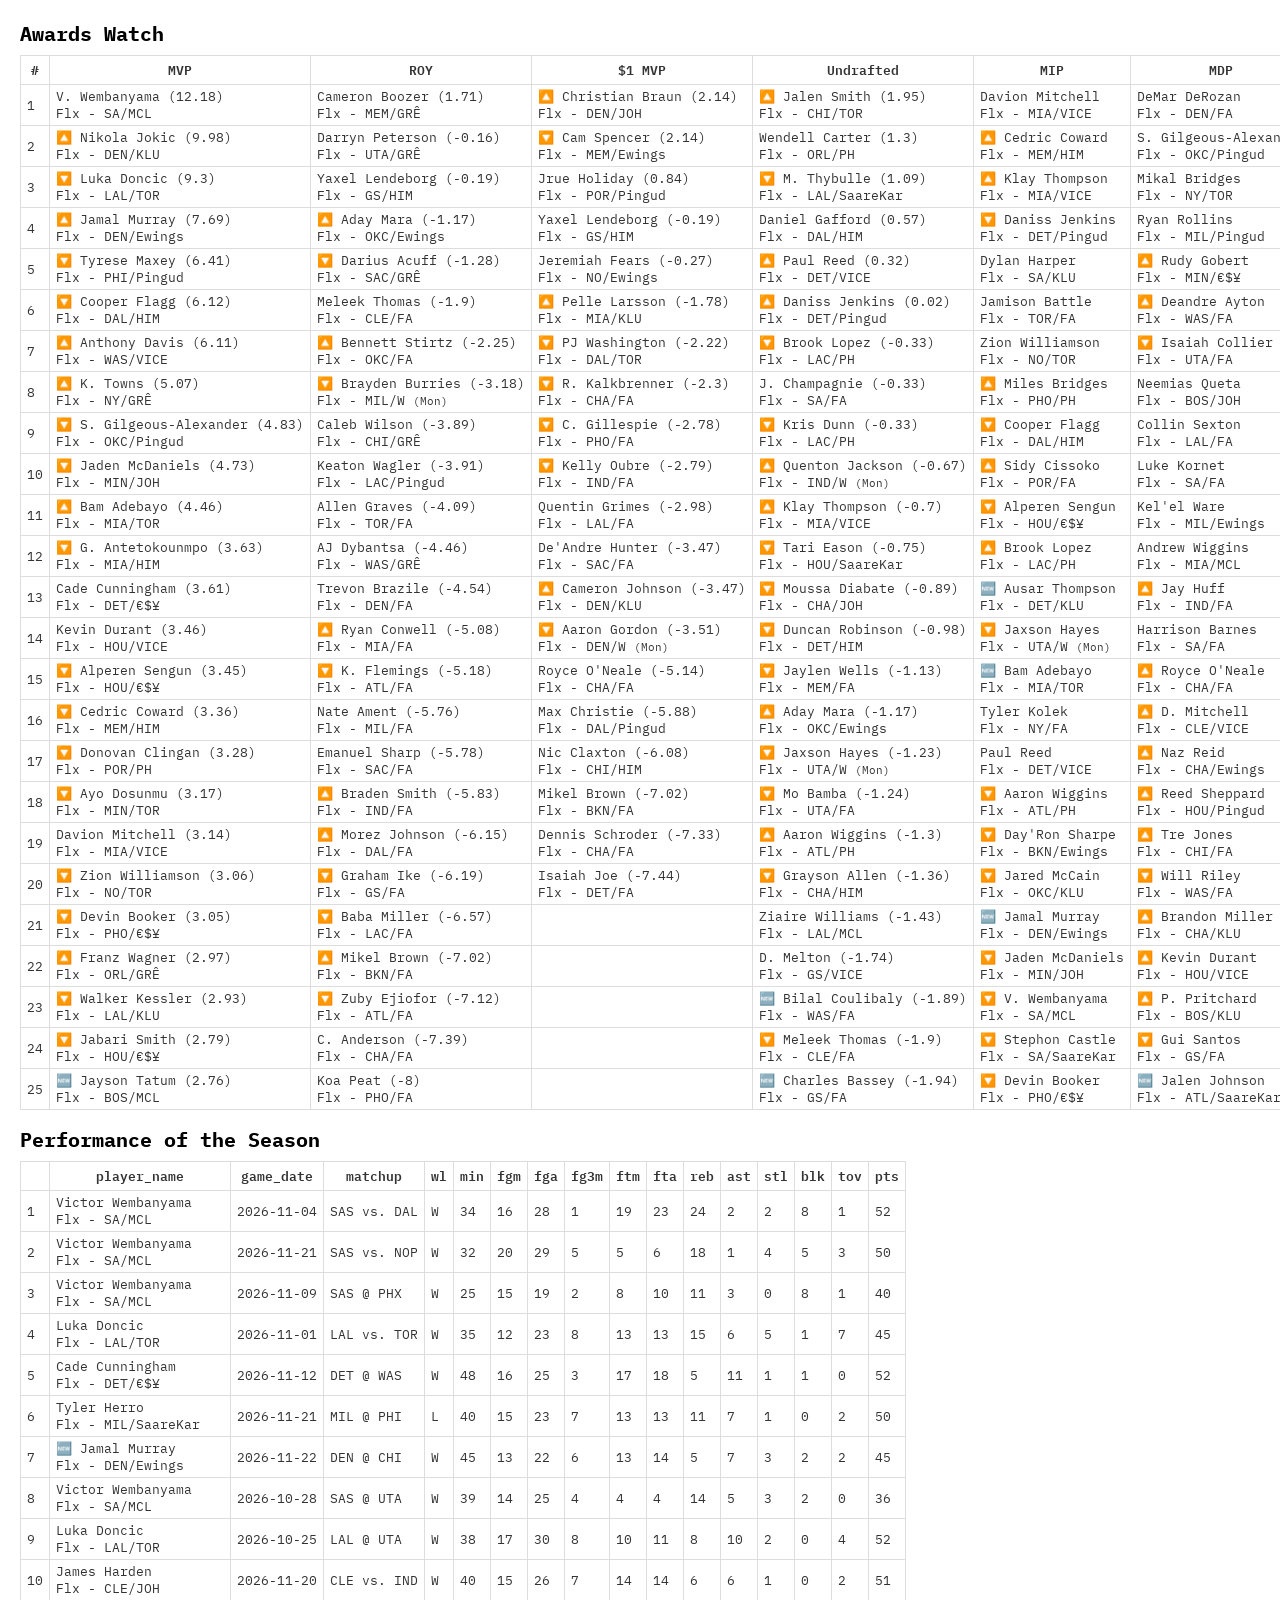
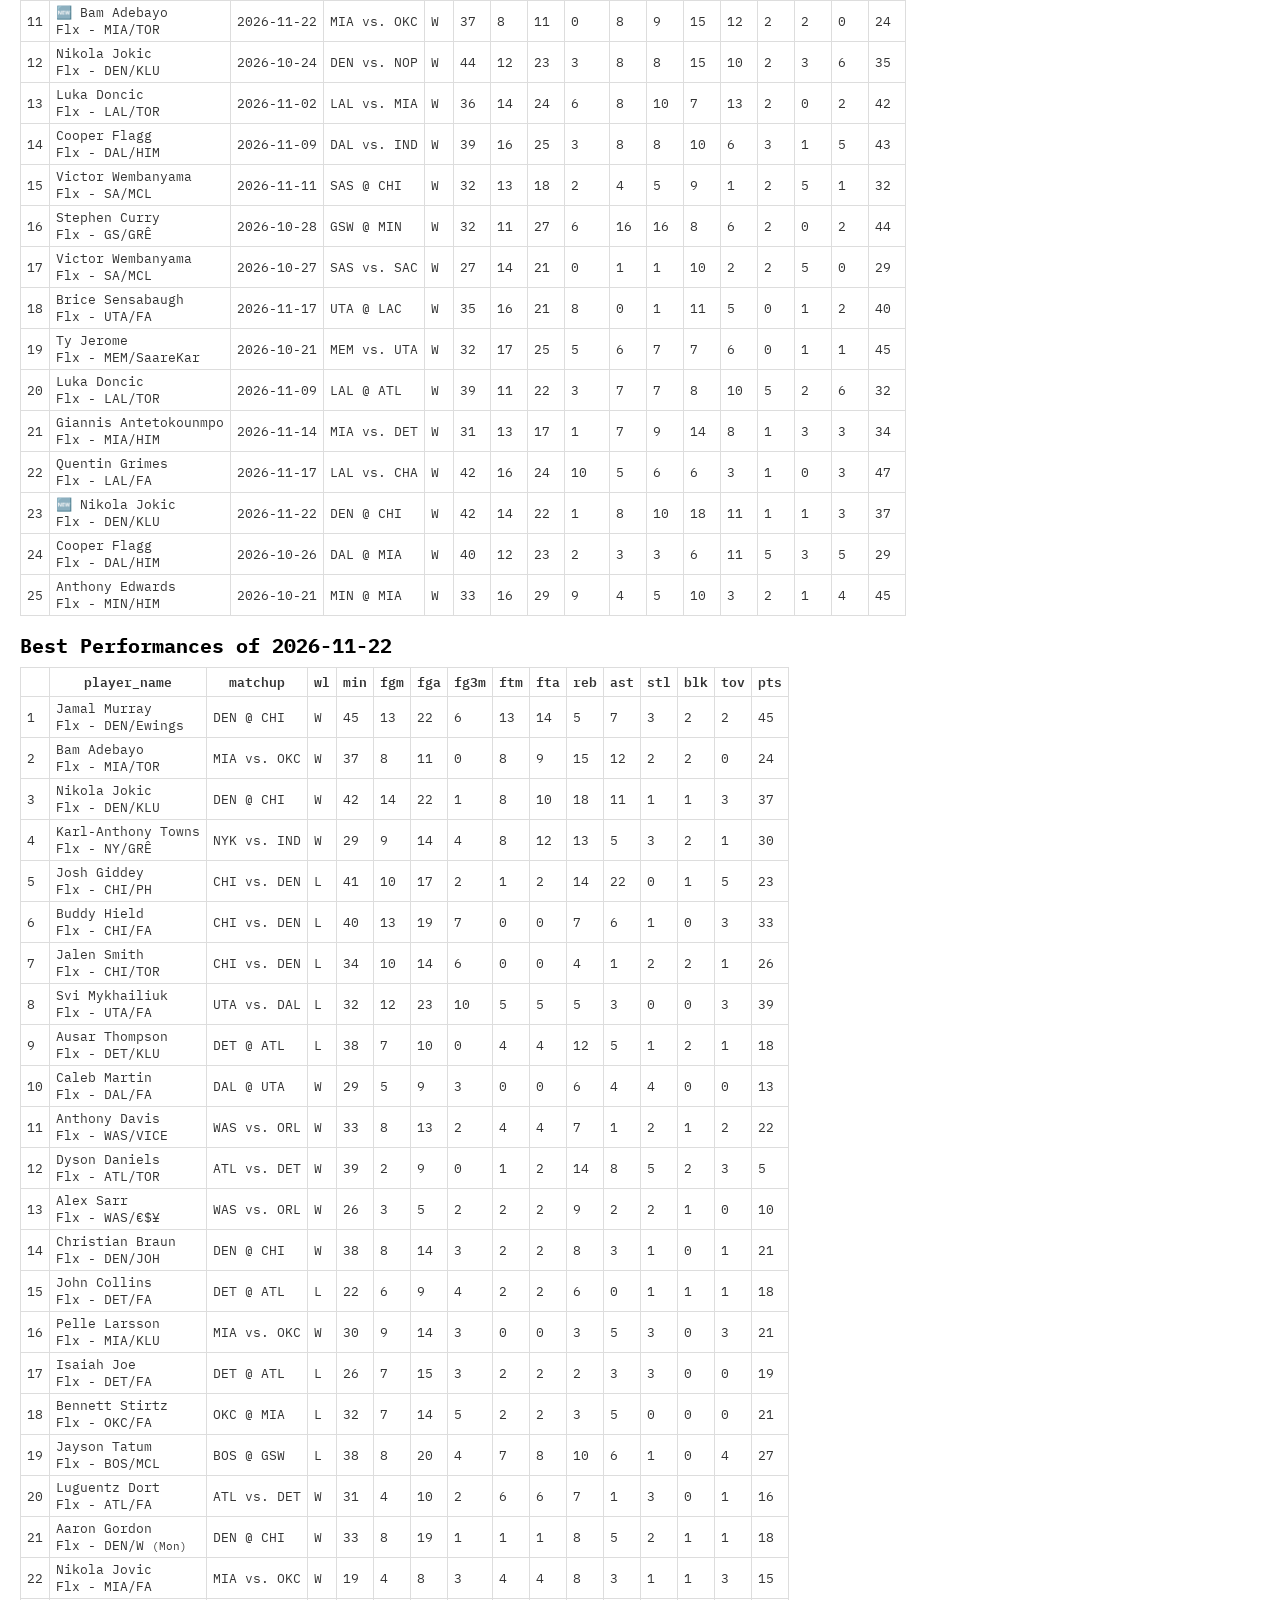
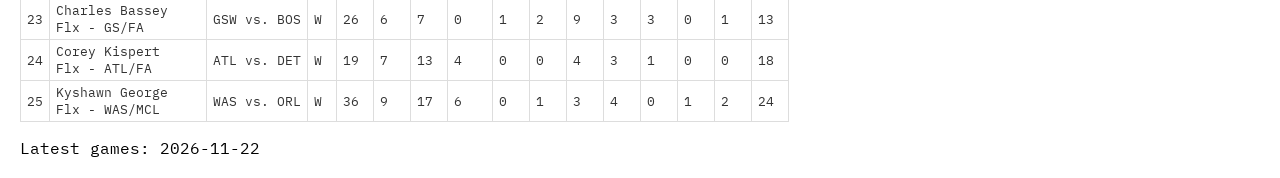
==== commit 0a510cc8: "update" ====
--- a/awards_watch.html
+++ b/awards_watch.html
@@ -29,4 +29,4 @@
 .t th {
   font-weight: 600;
 }
-</style><link href='https://fonts.googleapis.com/css2?family=IBM+Plex+Mono&display=swap' rel='stylesheet'></head><body><h1>Awards Watch</h1><table class='t'><thead><tr><th>#</th><th>MVP</th><th>ROY</th><th>$1 MVP</th><th>Undrafted</th><th>MIP</th><th>MDP</th><th>BVP</th><th>WVP</th></tr></thead><tbody><tr><td> 1</td><td>V. Wembanyama (12.46)<br>Flx - SA/MCL</td><td>Cameron Boozer (1.97)<br>Flx - MEM/GRÊ</td><td>Cam Spencer (2.47)<br>Flx - MEM/Ewings</td><td>M. Thybulle (1.15)<br>Flx - LAL/SaareKar</td><td>Davion Mitchell<br>Flx - MIA/VICE</td><td>DeMar DeRozan<br>Flx - DEN/FA</td><td>Davion Mitchell (💲2)<br>Flx - MIA/VICE</td><td>Anthony Edwards (💲43)<br>Flx - MIN/HIM</td></tr><tr><td> 2</td><td>Luka Doncic (9.73)<br>Flx - LAL/TOR</td><td>Darryn Peterson (0.24)<br>Flx - UTA/GRÊ</td><td>Christian Braun (1.34)<br>Flx - DEN/JOH</td><td>Wendell Carter (0.84)<br>Flx - ORL/PH</td><td>🔼 Daniss Jenkins<br>Flx - DET/Pingud</td><td>S. Gilgeous-Alexander<br>Flx - OKC/Pingud</td><td>🔼 Ayo Dosunmu (💲4)<br>Flx - MIN/TOR</td><td>Chet Holmgren (💲33)<br>Flx - OKC/SaareKar</td></tr><tr><td> 3</td><td>Nikola Jokic (8.7)<br>Flx - DEN/KLU</td><td>Yaxel Lendeborg (0.13)<br>Flx - GS/HIM</td><td>Jrue Holiday (1.12)<br>Flx - POR/Pingud</td><td>Jalen Smith (0.46)<br>Flx - CHI/TOR</td><td>Cedric Coward<br>Flx - MEM/HIM</td><td>🔼 Mikal Bridges<br>Flx - NY/TOR</td><td>🔽 Cedric Coward (💲5)<br>Flx - MEM/HIM</td><td>Kawhi Leonard (💲27)<br>Flx - TOR/Pingud</td></tr><tr><td> 4</td><td>🔼 Tyrese Maxey (6.83)<br>Flx - PHI/Pingud</td><td>🔼 Darius Acuff (-0.92)<br>Flx - SAC/GRÊ</td><td>Yaxel Lendeborg (0.13)<br>Flx - GS/HIM</td><td>🔼 Daniel Gafford (-0.01)<br>Flx - DAL/HIM</td><td>🔼 Klay Thompson<br>Flx - MIA/VICE</td><td>🔼 Ryan Rollins<br>Flx - MIL/Pingud</td><td>🔼 Zion Williamson (💲7)<br>Flx - NO/TOR</td><td>T. Haliburton (💲35)<br>Flx - IND/JOH</td></tr><tr><td> 5</td><td>🔽 Cooper Flagg (5.81)<br>Flx - DAL/HIM</td><td>🔽 Aday Mara (-1.02)<br>Flx - OKC/Ewings</td><td>Jeremiah Fears (-0.01)<br>Flx - NO/Ewings</td><td>🔼 Kris Dunn (-0.08)<br>Flx - LAC/PH</td><td>Dylan Harper<br>Flx - SA/KLU</td><td>🔼 Isaiah Collier<br>Flx - UTA/FA</td><td>🔼 Miles Bridges (💲4)<br>Flx - PHO/PH</td><td>Jaren Jackson (💲24)<br>Flx - UTA/JOH</td></tr><tr><td> 6</td><td>Jamal Murray (5.5)<br>Flx - DEN/Ewings</td><td>Meleek Thomas (-1.74)<br>Flx - CLE/FA</td><td>PJ Washington (-2.09)<br>Flx - DAL/TOR</td><td>🔼 Brook Lopez (-0.13)<br>Flx - LAC/PH</td><td>🔼 Jamison Battle<br>Flx - TOR/FA</td><td>🔽 Rudy Gobert<br>Flx - MIN/€$¥</td><td>🔼 Anthony Davis (💲15)<br>Flx - WAS/VICE</td><td>Kon Knueppel (💲15)<br>Flx - CHA/JOH</td></tr><tr><td> 7</td><td>🔼 S. Gilgeous-Alexander (5.19)<br>Flx - OKC/Pingud</td><td>🔼 Brayden Burries (-3.02)<br>Flx - MIL/W <small>(Mon)</small></td><td>R. Kalkbrenner (-2.19)<br>Flx - CHA/FA</td><td>🔽 Daniss Jenkins (-0.14)<br>Flx - DET/Pingud</td><td>Zion Williamson<br>Flx - NO/TOR</td><td>Deandre Ayton<br>Flx - WAS/FA</td><td>🔼 Jabari Smith (💲8)<br>Flx - HOU/€$¥</td><td>S. Gilgeous-Alexander (💲69)<br>Flx - OKC/Pingud</td></tr><tr><td> 8</td><td>🔽 Anthony Davis (5.14)<br>Flx - WAS/VICE</td><td>🔽 Bennett Stirtz (-3.06)<br>Flx - OKC/FA</td><td>C. Gillespie (-2.58)<br>Flx - PHO/FA</td><td>🔽 J. Champagnie (-0.14)<br>Flx - SA/FA</td><td>🔽 Cooper Flagg<br>Flx - DAL/HIM</td><td>🔼 Neemias Queta<br>Flx - BOS/JOH</td><td>🔼 Kyshawn George (💲2)<br>Flx - WAS/MCL</td><td>Jalen Williams (💲19)<br>Flx - OKC/FA</td></tr><tr><td> 9</td><td>🔼 Jaden McDaniels (5.07)<br>Flx - MIN/JOH</td><td>🔽 Caleb Wilson (-3.79)<br>Flx - CHI/GRÊ</td><td>Kelly Oubre (-2.8)<br>Flx - IND/FA</td><td>🔽 Paul Reed (-0.19)<br>Flx - DET/VICE</td><td>🔼 Miles Bridges<br>Flx - PHO/PH</td><td>🔽 Collin Sexton<br>Flx - LAL/FA</td><td>🔽 Saddiq Bey (💲2)<br>Flx - NO/Pingud</td><td>Scottie Barnes (💲39)<br>Flx - TOR/PH</td></tr><tr><td>10</td><td>🔼 K. Towns (4.1)<br>Flx - NY/GRÊ</td><td>🔼 Keaton Wagler (-3.79)<br>Flx - LAC/Pingud</td><td>🔼 Pelle Larsson (-2.8)<br>Flx - MIA/KLU</td><td>🔽 Tari Eason (-0.6)<br>Flx - HOU/SaareKar</td><td>🔽 Alperen Sengun<br>Flx - HOU/€$¥</td><td>Luke Kornet<br>Flx - SA/FA</td><td>🔼 Jaden McDaniels (💲18)<br>Flx - MIN/JOH</td><td>Paolo Banchero (💲18)<br>Flx - ORL/SaareKar</td></tr><tr><td>11</td><td>🔽 G. Antetokounmpo (3.96)<br>Flx - MIA/HIM</td><td>🔽 Allen Graves (-4.01)<br>Flx - TOR/FA</td><td>🔽 Quentin Grimes (-2.81)<br>Flx - LAL/FA</td><td>🔽 Moussa Diabate (-0.7)<br>Flx - CHA/JOH</td><td>🔼 Sidy Cissoko<br>Flx - POR/FA</td><td>🔽 Kel'el Ware<br>Flx - MIL/Ewings</td><td>🔽 I. Hartenstein (💲3)<br>Flx - OKC/HIM</td><td>Jalen Duren (💲18)<br>Flx - DET/PH</td></tr><tr><td>12</td><td>Alperen Sengun (3.87)<br>Flx - HOU/€$¥</td><td>AJ Dybantsa (-4.56)<br>Flx - WAS/GRÊ</td><td>De'Andre Hunter (-3.36)<br>Flx - SAC/FA</td><td>🔽 Duncan Robinson (-0.79)<br>Flx - DET/HIM</td><td>🔽 Jaxson Hayes<br>Flx - UTA/W <small>(Mon)</small></td><td>Andrew Wiggins<br>Flx - MIA/MCL</td><td>🔽 Zach LaVine (💲5)<br>Flx - SAC/MCL</td><td>Nikola Jokic (💲79)<br>Flx - DEN/KLU</td></tr><tr><td>13</td><td>Cade Cunningham (3.78)<br>Flx - DET/€$¥</td><td>Trevon Brazile (-4.89)<br>Flx - DEN/FA</td><td>Aaron Gordon (-4.25)<br>Flx - DEN/W <small>(Mon)</small></td><td>🔽 Quenton Jackson (-0.86)<br>Flx - IND/W <small>(Mon)</small></td><td>Brook Lopez<br>Flx - LAC/PH</td><td>Gui Santos<br>Flx - GS/FA</td><td>🔽 Franz Wagner (💲12)<br>Flx - ORL/GRÊ</td><td>Lauri Markkanen (💲27)<br>Flx - UTA/Pingud</td></tr><tr><td>14</td><td>Kevin Durant (3.74)<br>Flx - HOU/VICE</td><td>K. Flemings (-5.27)<br>Flx - ATL/FA</td><td>Cameron Johnson (-4.31)<br>Flx - DEN/KLU</td><td>🔼 Jaylen Wells (-0.95)<br>Flx - MEM/FA</td><td>Aaron Wiggins<br>Flx - ATL/PH</td><td>🔼 Harrison Barnes<br>Flx - SA/FA</td><td>Dyson Daniels (💲9)<br>Flx - ATL/TOR</td><td>Trey Murphy (💲32)<br>Flx - NO/Ewings</td></tr><tr><td>15</td><td>🔼 Cedric Coward (3.7)<br>Flx - MEM/HIM</td><td>Ryan Conwell (-5.48)<br>Flx - MIA/FA</td><td>Royce O'Neale (-5.08)<br>Flx - CHA/FA</td><td>🔽 Jaxson Hayes (-0.97)<br>Flx - UTA/W <small>(Mon)</small></td><td>Tyler Kolek<br>Flx - NY/FA</td><td>Jay Huff<br>Flx - IND/FA</td><td>🔽 Dylan Harper (💲9)<br>Flx - SA/KLU</td><td>Jalen Johnson (💲38)<br>Flx - ATL/SaareKar</td></tr><tr><td>16</td><td>🆕 Donovan Clingan (3.55)<br>Flx - POR/PH</td><td>🔼 Nate Ament (-5.72)<br>Flx - MIL/FA</td><td>🔼 Max Christie (-5.95)<br>Flx - DAL/Pingud</td><td>🔽 Mo Bamba (-0.99)<br>Flx - UTA/FA</td><td>🔼 Jared McCain<br>Flx - OKC/KLU</td><td>Royce O'Neale<br>Flx - CHA/FA</td><td>🔼 Paul George (💲13)<br>Flx - BOS/SaareKar</td><td>Brandon Miller (💲26)<br>Flx - CHA/KLU</td></tr><tr><td>17</td><td>🔼 Ayo Dosunmu (3.48)<br>Flx - MIN/TOR</td><td>🔽 Emanuel Sharp (-5.74)<br>Flx - SAC/FA</td><td>🔽 Nic Claxton (-6.05)<br>Flx - CHI/HIM</td><td>🔽 Aday Mara (-1.02)<br>Flx - OKC/Ewings</td><td>🔽 Paul Reed<br>Flx - DET/VICE</td><td>🔼 D. Mitchell<br>Flx - CLE/VICE</td><td>🔽 Day'Ron Sharpe (💲3)<br>Flx - BKN/Ewings</td><td>Coby White (💲7)<br>Flx - CHA/€$¥</td></tr><tr><td>18</td><td>🔽 Zion Williamson (3.37)<br>Flx - NO/TOR</td><td>Graham Ike (-6.16)<br>Flx - GS/FA</td><td>🔽 Mikel Brown (-6.99)<br>Flx - BKN/FA</td><td>Klay Thompson (-1.14)<br>Flx - MIA/VICE</td><td>Day'Ron Sharpe<br>Flx - BKN/Ewings</td><td>🔽 Naz Reid<br>Flx - CHA/Ewings</td><td>🆕 VJ Edgecombe (💲16)<br>Flx - PHI/MCL</td><td>Jayson Tatum (💲45)<br>Flx - BOS/MCL</td></tr><tr><td>19</td><td>🔽 Davion Mitchell (3.32)<br>Flx - MIA/VICE</td><td>Braden Smith (-6.18)<br>Flx - IND/FA</td><td>Dennis Schroder (-7.31)<br>Flx - CHA/FA</td><td>Grayson Allen (-1.2)<br>Flx - CHA/HIM</td><td>🆕 V. Wembanyama<br>Flx - SA/MCL</td><td>🔽 Will Riley<br>Flx - WAS/FA</td><td>🔼 Ty Jerome (💲9)<br>Flx - MEM/SaareKar</td><td>Ja Morant (💲11)<br>Flx - POR/MCL</td></tr><tr><td>20</td><td>🔽 Devin Booker (3.3)<br>Flx - PHO/€$¥</td><td>Baba Miller (-6.55)<br>Flx - LAC/FA</td><td>Isaiah Joe (-8.52)<br>Flx - DET/FA</td><td>Aaron Wiggins (-1.21)<br>Flx - ATL/PH</td><td>🔼 Jaden McDaniels<br>Flx - MIN/JOH</td><td>🔼 Reed Sheppard<br>Flx - HOU/Pingud</td><td>🔽 Ausar Thompson (💲8)<br>Flx - DET/KLU</td><td>Josh Giddey (💲19)<br>Flx - CHI/PH</td></tr><tr><td>21</td><td>🔽 Walker Kessler (3.18)<br>Flx - LAL/KLU</td><td>🔼 Morez Johnson (-6.76)<br>Flx - DAL/FA</td><td></td><td>Ziaire Williams (-1.24)<br>Flx - LAL/MCL</td><td>🔼 Stephon Castle<br>Flx - SA/SaareKar</td><td>🔼 Tre Jones<br>Flx - CHI/FA</td><td>🔽 Walker Kessler (💲20)<br>Flx - LAL/KLU</td><td>Cade Cunningham (💲48)<br>Flx - DET/€$¥</td></tr><tr><td>22</td><td>🔽 D. Mitchell (3.1)<br>Flx - CLE/VICE</td><td>🔽 Zuby Ejiofor (-6.96)<br>Flx - ATL/FA</td><td></td><td>D. Melton (-1.69)<br>Flx - GS/VICE</td><td>🔽 Devin Booker<br>Flx - PHO/€$¥</td><td>🔼 Kevin Durant<br>Flx - HOU/VICE</td><td>🔽 Fred VanVleet (💲7)<br>Flx - HOU/HIM</td><td>Jaylen Brown (💲30)<br>Flx - PHI/VICE</td></tr><tr><td>23</td><td>🔽 Jabari Smith (3.05)<br>Flx - HOU/€$¥</td><td>🔽 Mikel Brown (-6.99)<br>Flx - BKN/FA</td><td></td><td>Meleek Thomas (-1.74)<br>Flx - CLE/FA</td><td>🔽 Jabari Smith<br>Flx - HOU/€$¥</td><td>🔼 Brandon Miller<br>Flx - CHA/KLU</td><td>🆕 Donovan Clingan (💲22)<br>Flx - POR/PH</td><td>Jalen Suggs (💲6)<br>Flx - ORL/Ewings</td></tr><tr><td>24</td><td>🔽 Franz Wagner (2.74)<br>Flx - ORL/GRÊ</td><td>C. Anderson (-7.39)<br>Flx - CHA/FA</td><td></td><td>🆕 Robert Williams (-1.82)<br>Flx - POR/FA</td><td>🆕 Jeremiah Fears<br>Flx - NO/Ewings</td><td>🆕 P. Pritchard<br>Flx - BOS/KLU</td><td>🔽 Alex Sarr (💲9)<br>Flx - WAS/€$¥</td><td>🆕 Naz Reid (💲15)<br>Flx - CHA/Ewings</td></tr><tr><td>25</td><td>🔽 Bam Adebayo (2.7)<br>Flx - MIA/TOR</td><td>Koa Peat (-8.04)<br>Flx - PHO/FA</td><td></td><td>🆕 Sam Hauser (-1.88)<br>Flx - BOS/FA</td><td>🔽 Jaylen Wells<br>Flx - MEM/FA</td><td>🔽 Max Christie<br>Flx - DAL/Pingud</td><td>🆕 Devin Vassell (💲8)<br>Flx - SA/MCL</td><td>Cason Wallace (💲2)<br>Flx - OKC/FA</td></tr></tbody></table><h1>Performance of the Season</h1><table class='t'><thead><tr><th> </th><th>player_name</th><th>game_date</th><th>matchup</th><th>wl</th><th>min</th><th>fgm</th><th>fga</th><th>fg3m</th><th>ftm</th><th>fta</th><th>reb</th><th>ast</th><th>stl</th><th>blk</th><th>tov</th><th>pts</th></tr></thead><tbody><tr><td> 1</td><td>Victor Wembanyama<br>Flx - SA/MCL</td><td>2026-11-04</td><td>SAS vs. DAL</td><td>W</td><td>34</td><td>16</td><td>28</td><td> 1</td><td>19</td><td>23</td><td>24</td><td> 2</td><td>2</td><td>8</td><td>1</td><td>52</td></tr><tr><td> 2</td><td>🆕 Victor Wembanyama<br>Flx - SA/MCL</td><td>2026-11-21</td><td>SAS vs. NOP</td><td>W</td><td>32</td><td>20</td><td>29</td><td> 5</td><td> 5</td><td> 6</td><td>18</td><td> 1</td><td>4</td><td>5</td><td>3</td><td>50</td></tr><tr><td> 3</td><td>Luka Doncic<br>Flx - LAL/TOR</td><td>2026-11-01</td><td>LAL vs. TOR</td><td>W</td><td>35</td><td>12</td><td>23</td><td> 8</td><td>13</td><td>13</td><td>15</td><td> 6</td><td>5</td><td>1</td><td>7</td><td>45</td></tr><tr><td> 4</td><td>Victor Wembanyama<br>Flx - SA/MCL</td><td>2026-11-09</td><td>SAS @ PHX</td><td>W</td><td>25</td><td>15</td><td>19</td><td> 2</td><td> 8</td><td>10</td><td>11</td><td> 3</td><td>0</td><td>8</td><td>1</td><td>40</td></tr><tr><td> 5</td><td>Cade Cunningham<br>Flx - DET/€$¥</td><td>2026-11-12</td><td>DET @ WAS</td><td>W</td><td>48</td><td>16</td><td>25</td><td> 3</td><td>17</td><td>18</td><td> 5</td><td>11</td><td>1</td><td>1</td><td>0</td><td>52</td></tr><tr><td> 6</td><td>🆕 Tyler Herro<br>Flx - MIL/SaareKar</td><td>2026-11-21</td><td>MIL @ PHI</td><td>L</td><td>40</td><td>15</td><td>23</td><td> 7</td><td>13</td><td>13</td><td>11</td><td> 7</td><td>1</td><td>0</td><td>2</td><td>50</td></tr><tr><td> 7</td><td>Victor Wembanyama<br>Flx - SA/MCL</td><td>2026-10-28</td><td>SAS @ UTA</td><td>W</td><td>39</td><td>14</td><td>25</td><td> 4</td><td> 4</td><td> 4</td><td>14</td><td> 5</td><td>3</td><td>2</td><td>0</td><td>36</td></tr><tr><td> 8</td><td>Luka Doncic<br>Flx - LAL/TOR</td><td>2026-10-25</td><td>LAL @ UTA</td><td>W</td><td>38</td><td>17</td><td>30</td><td> 8</td><td>10</td><td>11</td><td> 8</td><td>10</td><td>2</td><td>0</td><td>4</td><td>52</td></tr><tr><td> 9</td><td>James Harden<br>Flx - CLE/JOH</td><td>2026-11-20</td><td>CLE vs. IND</td><td>W</td><td>40</td><td>15</td><td>26</td><td> 7</td><td>14</td><td>14</td><td> 6</td><td> 6</td><td>1</td><td>0</td><td>2</td><td>51</td></tr><tr><td>10</td><td>Nikola Jokic<br>Flx - DEN/KLU</td><td>2026-10-24</td><td>DEN vs. NOP</td><td>W</td><td>44</td><td>12</td><td>23</td><td> 3</td><td> 8</td><td> 8</td><td>15</td><td>10</td><td>2</td><td>3</td><td>6</td><td>35</td></tr><tr><td>11</td><td>Luka Doncic<br>Flx - LAL/TOR</td><td>2026-11-02</td><td>LAL vs. MIA</td><td>W</td><td>36</td><td>14</td><td>24</td><td> 6</td><td> 8</td><td>10</td><td> 7</td><td>13</td><td>2</td><td>0</td><td>2</td><td>42</td></tr><tr><td>12</td><td>Cooper Flagg<br>Flx - DAL/HIM</td><td>2026-11-09</td><td>DAL vs. IND</td><td>W</td><td>39</td><td>16</td><td>25</td><td> 3</td><td> 8</td><td> 8</td><td>10</td><td> 6</td><td>3</td><td>1</td><td>5</td><td>43</td></tr><tr><td>13</td><td>Victor Wembanyama<br>Flx - SA/MCL</td><td>2026-11-11</td><td>SAS @ CHI</td><td>W</td><td>32</td><td>13</td><td>18</td><td> 2</td><td> 4</td><td> 5</td><td> 9</td><td> 1</td><td>2</td><td>5</td><td>1</td><td>32</td></tr><tr><td>14</td><td>Stephen Curry<br>Flx - GS/GRÊ</td><td>2026-10-28</td><td>GSW @ MIN</td><td>W</td><td>32</td><td>11</td><td>27</td><td> 6</td><td>16</td><td>16</td><td> 8</td><td> 6</td><td>2</td><td>0</td><td>2</td><td>44</td></tr><tr><td>15</td><td>Victor Wembanyama<br>Flx - SA/MCL</td><td>2026-10-27</td><td>SAS vs. SAC</td><td>W</td><td>27</td><td>14</td><td>21</td><td> 0</td><td> 1</td><td> 1</td><td>10</td><td> 2</td><td>2</td><td>5</td><td>0</td><td>29</td></tr><tr><td>16</td><td>Brice Sensabaugh<br>Flx - UTA/FA</td><td>2026-11-17</td><td>UTA @ LAC</td><td>W</td><td>35</td><td>16</td><td>21</td><td> 8</td><td> 0</td><td> 1</td><td>11</td><td> 5</td><td>0</td><td>1</td><td>2</td><td>40</td></tr><tr><td>17</td><td>Ty Jerome<br>Flx - MEM/SaareKar</td><td>2026-10-21</td><td>MEM vs. UTA</td><td>W</td><td>32</td><td>17</td><td>25</td><td> 5</td><td> 6</td><td> 7</td><td> 7</td><td> 6</td><td>0</td><td>1</td><td>1</td><td>45</td></tr><tr><td>18</td><td>Luka Doncic<br>Flx - LAL/TOR</td><td>2026-11-09</td><td>LAL @ ATL</td><td>W</td><td>39</td><td>11</td><td>22</td><td> 3</td><td> 7</td><td> 7</td><td> 8</td><td>10</td><td>5</td><td>2</td><td>6</td><td>32</td></tr><tr><td>19</td><td>Giannis Antetokounmpo<br>Flx - MIA/HIM</td><td>2026-11-14</td><td>MIA vs. DET</td><td>W</td><td>31</td><td>13</td><td>17</td><td> 1</td><td> 7</td><td> 9</td><td>14</td><td> 8</td><td>1</td><td>3</td><td>3</td><td>34</td></tr><tr><td>20</td><td>Quentin Grimes<br>Flx - LAL/FA</td><td>2026-11-17</td><td>LAL vs. CHA</td><td>W</td><td>42</td><td>16</td><td>24</td><td>10</td><td> 5</td><td> 6</td><td> 6</td><td> 3</td><td>1</td><td>0</td><td>3</td><td>47</td></tr><tr><td>21</td><td>Cooper Flagg<br>Flx - DAL/HIM</td><td>2026-10-26</td><td>DAL @ MIA</td><td>W</td><td>40</td><td>12</td><td>23</td><td> 2</td><td> 3</td><td> 3</td><td> 6</td><td>11</td><td>5</td><td>3</td><td>5</td><td>29</td></tr><tr><td>22</td><td>Anthony Edwards<br>Flx - MIN/HIM</td><td>2026-10-21</td><td>MIN @ MIA</td><td>W</td><td>33</td><td>16</td><td>29</td><td> 9</td><td> 4</td><td> 5</td><td>10</td><td> 3</td><td>2</td><td>1</td><td>4</td><td>45</td></tr><tr><td>23</td><td>Franz Wagner<br>Flx - ORL/GRÊ</td><td>2026-11-13</td><td>ORL vs. MIL</td><td>W</td><td>36</td><td>13</td><td>22</td><td> 3</td><td> 6</td><td> 6</td><td> 9</td><td>12</td><td>1</td><td>1</td><td>3</td><td>35</td></tr><tr><td>24</td><td>Paul George<br>Flx - BOS/SaareKar</td><td>2026-10-20</td><td>BOS @ DET</td><td>L</td><td>31</td><td>12</td><td>21</td><td> 7</td><td> 7</td><td> 8</td><td> 5</td><td> 3</td><td>5</td><td>0</td><td>3</td><td>38</td></tr><tr><td>25</td><td>Jayson Tatum<br>Flx - BOS/MCL</td><td>2026-11-06</td><td>BOS @ CHA</td><td>W</td><td>29</td><td> 9</td><td>16</td><td> 5</td><td>11</td><td>11</td><td> 8</td><td> 9</td><td>1</td><td>1</td><td>4</td><td>34</td></tr></tbody></table><h1>Best Performances of 2026-11-21</h1><table class='t'><thead><tr><th> </th><th>player_name</th><th>matchup</th><th>wl</th><th>min</th><th>fgm</th><th>fga</th><th>fg3m</th><th>ftm</th><th>fta</th><th>reb</th><th>ast</th><th>stl</th><th>blk</th><th>tov</th><th>pts</th></tr></thead><tbody><tr><td> 1</td><td>Victor Wembanyama<br>Flx - SA/MCL</td><td>SAS vs. NOP</td><td>W</td><td>32</td><td>20</td><td>29</td><td>5</td><td> 5</td><td> 6</td><td>18</td><td>1</td><td>4</td><td>5</td><td>3</td><td>50</td></tr><tr><td> 2</td><td>Tyler Herro<br>Flx - MIL/SaareKar</td><td>MIL @ PHI</td><td>L</td><td>40</td><td>15</td><td>23</td><td>7</td><td>13</td><td>13</td><td>11</td><td>7</td><td>1</td><td>0</td><td>2</td><td>50</td></tr><tr><td> 3</td><td>Donovan Clingan<br>Flx - POR/PH</td><td>POR @ NYK</td><td>L</td><td>31</td><td> 9</td><td>11</td><td>3</td><td> 1</td><td> 1</td><td>13</td><td>4</td><td>1</td><td>1</td><td>1</td><td>22</td></tr><tr><td> 4</td><td>Joel Embiid<br>Flx - PHI/€$¥</td><td>PHI vs. MIL</td><td>W</td><td>34</td><td> 7</td><td>17</td><td>0</td><td>12</td><td>14</td><td>17</td><td>9</td><td>0</td><td>1</td><td>1</td><td>26</td></tr><tr><td> 5</td><td>LeBron James<br>Flx - PHI/PH</td><td>PHI vs. MIL</td><td>W</td><td>35</td><td> 9</td><td>14</td><td>0</td><td> 3</td><td> 3</td><td> 6</td><td>6</td><td>3</td><td>1</td><td>1</td><td>21</td></tr><tr><td> 6</td><td>Mike Conley<br>Flx - BOS/FA</td><td>BOS @ SAC</td><td>L</td><td>18</td><td> 6</td><td> 7</td><td>4</td><td> 3</td><td> 3</td><td> 4</td><td>2</td><td>3</td><td>0</td><td>1</td><td>19</td></tr><tr><td> 7</td><td>VJ Edgecombe<br>Flx - PHI/MCL</td><td>PHI vs. MIL</td><td>W</td><td>38</td><td> 5</td><td>12</td><td>1</td><td> 5</td><td> 5</td><td> 3</td><td>6</td><td>2</td><td>1</td><td>0</td><td>16</td></tr><tr><td> 8</td><td>Daniel Gafford<br>Flx - DAL/HIM</td><td>DAL vs. LAC</td><td>W</td><td>31</td><td> 4</td><td> 5</td><td>0</td><td> 2</td><td> 2</td><td>10</td><td>3</td><td>2</td><td>1</td><td>1</td><td>10</td></tr><tr><td> 9</td><td>Brayden Burries<br>Flx - MIL/W <small>(Mon)</small></td><td>MIL @ PHI</td><td>L</td><td>26</td><td>12</td><td>20</td><td>2</td><td> 0</td><td> 1</td><td> 8</td><td>4</td><td>0</td><td>1</td><td>1</td><td>26</td></tr><tr><td>10</td><td>Max Christie<br>Flx - DAL/Pingud</td><td>DAL vs. LAC</td><td>W</td><td>24</td><td> 5</td><td> 7</td><td>3</td><td> 0</td><td> 0</td><td> 4</td><td>0</td><td>3</td><td>1</td><td>1</td><td>13</td></tr><tr><td>11</td><td>Rudy Gobert<br>Flx - MIN/€$¥</td><td>MIN vs. MEM</td><td>W</td><td>32</td><td> 2</td><td> 2</td><td>0</td><td> 3</td><td> 4</td><td>11</td><td>2</td><td>1</td><td>3</td><td>1</td><td> 7</td></tr><tr><td>12</td><td>Jalen Brunson<br>Flx - NY/VICE</td><td>NYK vs. POR</td><td>W</td><td>36</td><td>11</td><td>23</td><td>6</td><td> 2</td><td> 3</td><td> 7</td><td>5</td><td>0</td><td>0</td><td>3</td><td>30</td></tr><tr><td>13</td><td>Jeremiah Fears<br>Flx - NO/Ewings</td><td>NOP @ SAS</td><td>L</td><td>34</td><td> 9</td><td>17</td><td>2</td><td> 9</td><td>10</td><td> 5</td><td>4</td><td>2</td><td>0</td><td>5</td><td>29</td></tr><tr><td>14</td><td>Paul George<br>Flx - BOS/SaareKar</td><td>BOS @ SAC</td><td>L</td><td>37</td><td> 6</td><td>21</td><td>2</td><td> 5</td><td> 6</td><td> 8</td><td>5</td><td>4</td><td>1</td><td>3</td><td>19</td></tr><tr><td>15</td><td>Myles Turner<br>Flx - MIL/€$¥</td><td>MIL @ PHI</td><td>L</td><td>26</td><td> 1</td><td> 8</td><td>1</td><td> 2</td><td> 2</td><td> 6</td><td>5</td><td>1</td><td>4</td><td>1</td><td> 5</td></tr><tr><td>16</td><td>Jaden McDaniels<br>Flx - MIN/JOH</td><td>MIN vs. MEM</td><td>W</td><td>36</td><td>11</td><td>17</td><td>1</td><td> 2</td><td> 2</td><td> 5</td><td>4</td><td>1</td><td>0</td><td>3</td><td>25</td></tr><tr><td>17</td><td>Stephon Castle<br>Flx - SA/SaareKar</td><td>SAS vs. NOP</td><td>W</td><td>29</td><td> 7</td><td>12</td><td>5</td><td> 0</td><td> 0</td><td> 3</td><td>6</td><td>0</td><td>0</td><td>2</td><td>19</td></tr><tr><td>18</td><td>Landry Shamet<br>Flx - NY/FA</td><td>NYK vs. POR</td><td>W</td><td>36</td><td> 7</td><td>14</td><td>6</td><td> 0</td><td> 0</td><td> 1</td><td>3</td><td>0</td><td>0</td><td>0</td><td>20</td></tr><tr><td>19</td><td>De'Andre Hunter<br>Flx - SAC/FA</td><td>SAC vs. BOS</td><td>W</td><td>41</td><td> 5</td><td>11</td><td>2</td><td> 8</td><td> 9</td><td> 6</td><td>2</td><td>0</td><td>1</td><td>1</td><td>20</td></tr><tr><td>20</td><td>Jrue Holiday<br>Flx - POR/Pingud</td><td>POR @ NYK</td><td>L</td><td>31</td><td> 6</td><td>14</td><td>1</td><td> 0</td><td> 0</td><td> 9</td><td>7</td><td>2</td><td>0</td><td>2</td><td>13</td></tr><tr><td>21</td><td>Deni Avdija<br>Flx - POR/HIM</td><td>POR @ NYK</td><td>L</td><td>36</td><td> 7</td><td>13</td><td>2</td><td> 4</td><td> 7</td><td> 9</td><td>5</td><td>0</td><td>2</td><td>2</td><td>20</td></tr><tr><td>22</td><td>Andre Drummond<br>Flx - NY/FA</td><td>NYK vs. POR</td><td>W</td><td>23</td><td> 3</td><td>10</td><td>1</td><td> 0</td><td> 0</td><td>13</td><td>1</td><td>1</td><td>3</td><td>2</td><td> 7</td></tr><tr><td>23</td><td>Jordan Poole<br>Flx - NO/FA</td><td>NOP @ SAS</td><td>L</td><td>31</td><td> 9</td><td>16</td><td>3</td><td> 4</td><td> 4</td><td> 3</td><td>2</td><td>0</td><td>0</td><td>2</td><td>25</td></tr><tr><td>24</td><td>Yanic Konan Niederhauser<br>Flx - LAC/FA</td><td>LAC @ DAL</td><td>L</td><td>16</td><td> 2</td><td> 3</td><td>0</td><td> 2</td><td> 2</td><td> 6</td><td>1</td><td>1</td><td>2</td><td>0</td><td> 6</td></tr><tr><td>25</td><td>Cedric Coward<br>Flx - MEM/HIM</td><td>MEM @ MIN</td><td>L</td><td>30</td><td> 8</td><td>16</td><td>4</td><td> 3</td><td> 5</td><td> 7</td><td>2</td><td>4</td><td>0</td><td>6</td><td>23</td></tr></tbody></table><p>Latest games: 2026-11-21</p></body></html>
+</style><link href='https://fonts.googleapis.com/css2?family=IBM+Plex+Mono&display=swap' rel='stylesheet'></head><body><h1>Awards Watch</h1><table class='t'><thead><tr><th>#</th><th>MVP</th><th>ROY</th><th>$1 MVP</th><th>Undrafted</th><th>MIP</th><th>MDP</th><th>BVP</th><th>WVP</th></tr></thead><tbody><tr><td> 1</td><td>V. Wembanyama (12.18)<br>Flx - SA/MCL</td><td>Cameron Boozer (1.71)<br>Flx - MEM/GRÊ</td><td>🔼 Christian Braun (2.14)<br>Flx - DEN/JOH</td><td>🔼 Jalen Smith (1.95)<br>Flx - CHI/TOR</td><td>Davion Mitchell<br>Flx - MIA/VICE</td><td>DeMar DeRozan<br>Flx - DEN/FA</td><td>Davion Mitchell (💲2)<br>Flx - MIA/VICE</td><td>Anthony Edwards (💲43)<br>Flx - MIN/HIM</td></tr><tr><td> 2</td><td>🔼 Nikola Jokic (9.98)<br>Flx - DEN/KLU</td><td>Darryn Peterson (-0.16)<br>Flx - UTA/GRÊ</td><td>🔽 Cam Spencer (2.14)<br>Flx - MEM/Ewings</td><td>Wendell Carter (1.3)<br>Flx - ORL/PH</td><td>🔼 Cedric Coward<br>Flx - MEM/HIM</td><td>S. Gilgeous-Alexander<br>Flx - OKC/Pingud</td><td>🔼 Anthony Davis (💲15)<br>Flx - WAS/VICE</td><td>Chet Holmgren (💲33)<br>Flx - OKC/SaareKar</td></tr><tr><td> 3</td><td>🔽 Luka Doncic (9.3)<br>Flx - LAL/TOR</td><td>Yaxel Lendeborg (-0.19)<br>Flx - GS/HIM</td><td>Jrue Holiday (0.84)<br>Flx - POR/Pingud</td><td>🔽 M. Thybulle (1.09)<br>Flx - LAL/SaareKar</td><td>🔼 Klay Thompson<br>Flx - MIA/VICE</td><td>Mikal Bridges<br>Flx - NY/TOR</td><td>🔽 Ayo Dosunmu (💲4)<br>Flx - MIN/TOR</td><td>Kawhi Leonard (💲27)<br>Flx - TOR/Pingud</td></tr><tr><td> 4</td><td>🔼 Jamal Murray (7.69)<br>Flx - DEN/Ewings</td><td>🔼 Aday Mara (-1.17)<br>Flx - OKC/Ewings</td><td>Yaxel Lendeborg (-0.19)<br>Flx - GS/HIM</td><td>Daniel Gafford (0.57)<br>Flx - DAL/HIM</td><td>🔽 Daniss Jenkins<br>Flx - DET/Pingud</td><td>Ryan Rollins<br>Flx - MIL/Pingud</td><td>🔽 Cedric Coward (💲5)<br>Flx - MEM/HIM</td><td>T. Haliburton (💲35)<br>Flx - IND/JOH</td></tr><tr><td> 5</td><td>🔽 Tyrese Maxey (6.41)<br>Flx - PHI/Pingud</td><td>🔽 Darius Acuff (-1.28)<br>Flx - SAC/GRÊ</td><td>Jeremiah Fears (-0.27)<br>Flx - NO/Ewings</td><td>🔼 Paul Reed (0.32)<br>Flx - DET/VICE</td><td>Dylan Harper<br>Flx - SA/KLU</td><td>🔼 Rudy Gobert<br>Flx - MIN/€$¥</td><td>🔼 Kyshawn George (💲2)<br>Flx - WAS/MCL</td><td>Jaren Jackson (💲24)<br>Flx - UTA/JOH</td></tr><tr><td> 6</td><td>🔽 Cooper Flagg (6.12)<br>Flx - DAL/HIM</td><td>Meleek Thomas (-1.9)<br>Flx - CLE/FA</td><td>🔼 Pelle Larsson (-1.78)<br>Flx - MIA/KLU</td><td>🔼 Daniss Jenkins (0.02)<br>Flx - DET/Pingud</td><td>Jamison Battle<br>Flx - TOR/FA</td><td>🔼 Deandre Ayton<br>Flx - WAS/FA</td><td>🔽 Zion Williamson (💲7)<br>Flx - NO/TOR</td><td>Kon Knueppel (💲15)<br>Flx - CHA/JOH</td></tr><tr><td> 7</td><td>🔼 Anthony Davis (6.11)<br>Flx - WAS/VICE</td><td>🔼 Bennett Stirtz (-2.25)<br>Flx - OKC/FA</td><td>🔽 PJ Washington (-2.22)<br>Flx - DAL/TOR</td><td>🔽 Brook Lopez (-0.33)<br>Flx - LAC/PH</td><td>Zion Williamson<br>Flx - NO/TOR</td><td>🔽 Isaiah Collier<br>Flx - UTA/FA</td><td>🔽 Miles Bridges (💲4)<br>Flx - PHO/PH</td><td>🔼 Jalen Williams (💲19)<br>Flx - OKC/FA</td></tr><tr><td> 8</td><td>🔼 K. Towns (5.07)<br>Flx - NY/GRÊ</td><td>🔽 Brayden Burries (-3.18)<br>Flx - MIL/W <small>(Mon)</small></td><td>🔽 R. Kalkbrenner (-2.3)<br>Flx - CHA/FA</td><td>J. Champagnie (-0.33)<br>Flx - SA/FA</td><td>🔼 Miles Bridges<br>Flx - PHO/PH</td><td>Neemias Queta<br>Flx - BOS/JOH</td><td>🔽 Jabari Smith (💲8)<br>Flx - HOU/€$¥</td><td>🔽 S. Gilgeous-Alexander (💲69)<br>Flx - OKC/Pingud</td></tr><tr><td> 9</td><td>🔽 S. Gilgeous-Alexander (4.83)<br>Flx - OKC/Pingud</td><td>Caleb Wilson (-3.89)<br>Flx - CHI/GRÊ</td><td>🔽 C. Gillespie (-2.78)<br>Flx - PHO/FA</td><td>🔽 Kris Dunn (-0.33)<br>Flx - LAC/PH</td><td>🔽 Cooper Flagg<br>Flx - DAL/HIM</td><td>Collin Sexton<br>Flx - LAL/FA</td><td>Saddiq Bey (💲2)<br>Flx - NO/Pingud</td><td>Scottie Barnes (💲39)<br>Flx - TOR/PH</td></tr><tr><td>10</td><td>🔽 Jaden McDaniels (4.73)<br>Flx - MIN/JOH</td><td>Keaton Wagler (-3.91)<br>Flx - LAC/Pingud</td><td>🔽 Kelly Oubre (-2.79)<br>Flx - IND/FA</td><td>🔼 Quenton Jackson (-0.67)<br>Flx - IND/W <small>(Mon)</small></td><td>🔼 Sidy Cissoko<br>Flx - POR/FA</td><td>Luke Kornet<br>Flx - SA/FA</td><td>Jaden McDaniels (💲18)<br>Flx - MIN/JOH</td><td>Paolo Banchero (💲18)<br>Flx - ORL/SaareKar</td></tr><tr><td>11</td><td>🔼 Bam Adebayo (4.46)<br>Flx - MIA/TOR</td><td>Allen Graves (-4.09)<br>Flx - TOR/FA</td><td>Quentin Grimes (-2.98)<br>Flx - LAL/FA</td><td>🔼 Klay Thompson (-0.7)<br>Flx - MIA/VICE</td><td>🔽 Alperen Sengun<br>Flx - HOU/€$¥</td><td>Kel'el Ware<br>Flx - MIL/Ewings</td><td>🔼 Franz Wagner (💲12)<br>Flx - ORL/GRÊ</td><td>Jalen Duren (💲18)<br>Flx - DET/PH</td></tr><tr><td>12</td><td>🔽 G. Antetokounmpo (3.63)<br>Flx - MIA/HIM</td><td>AJ Dybantsa (-4.46)<br>Flx - WAS/GRÊ</td><td>De'Andre Hunter (-3.47)<br>Flx - SAC/FA</td><td>🔽 Tari Eason (-0.75)<br>Flx - HOU/SaareKar</td><td>🔼 Brook Lopez<br>Flx - LAC/PH</td><td>Andrew Wiggins<br>Flx - MIA/MCL</td><td>🔽 I. Hartenstein (💲3)<br>Flx - OKC/HIM</td><td>🔼 Lauri Markkanen (💲27)<br>Flx - UTA/Pingud</td></tr><tr><td>13</td><td>Cade Cunningham (3.61)<br>Flx - DET/€$¥</td><td>Trevon Brazile (-4.54)<br>Flx - DEN/FA</td><td>🔼 Cameron Johnson (-3.47)<br>Flx - DEN/KLU</td><td>🔽 Moussa Diabate (-0.89)<br>Flx - CHA/JOH</td><td>🆕 Ausar Thompson<br>Flx - DET/KLU</td><td>🔼 Jay Huff<br>Flx - IND/FA</td><td>🔽 Zach LaVine (💲5)<br>Flx - SAC/MCL</td><td>🔼 Trey Murphy (💲32)<br>Flx - NO/Ewings</td></tr><tr><td>14</td><td>Kevin Durant (3.46)<br>Flx - HOU/VICE</td><td>🔼 Ryan Conwell (-5.08)<br>Flx - MIA/FA</td><td>🔽 Aaron Gordon (-3.51)<br>Flx - DEN/W <small>(Mon)</small></td><td>🔽 Duncan Robinson (-0.98)<br>Flx - DET/HIM</td><td>🔽 Jaxson Hayes<br>Flx - UTA/W <small>(Mon)</small></td><td>Harrison Barnes<br>Flx - SA/FA</td><td>Dyson Daniels (💲9)<br>Flx - ATL/TOR</td><td>🔼 Jalen Johnson (💲38)<br>Flx - ATL/SaareKar</td></tr><tr><td>15</td><td>🔽 Alperen Sengun (3.45)<br>Flx - HOU/€$¥</td><td>🔽 K. Flemings (-5.18)<br>Flx - ATL/FA</td><td>Royce O'Neale (-5.14)<br>Flx - CHA/FA</td><td>🔽 Jaylen Wells (-1.13)<br>Flx - MEM/FA</td><td>🆕 Bam Adebayo<br>Flx - MIA/TOR</td><td>🔼 Royce O'Neale<br>Flx - CHA/FA</td><td>🔼 Ausar Thompson (💲8)<br>Flx - DET/KLU</td><td>🔽 Nikola Jokic (💲79)<br>Flx - DEN/KLU</td></tr><tr><td>16</td><td>🔽 Cedric Coward (3.36)<br>Flx - MEM/HIM</td><td>Nate Ament (-5.76)<br>Flx - MIL/FA</td><td>Max Christie (-5.88)<br>Flx - DAL/Pingud</td><td>🔼 Aday Mara (-1.17)<br>Flx - OKC/Ewings</td><td>Tyler Kolek<br>Flx - NY/FA</td><td>🔼 D. Mitchell<br>Flx - CLE/VICE</td><td>🔽 Dylan Harper (💲9)<br>Flx - SA/KLU</td><td>Brandon Miller (💲26)<br>Flx - CHA/KLU</td></tr><tr><td>17</td><td>🔽 Donovan Clingan (3.28)<br>Flx - POR/PH</td><td>Emanuel Sharp (-5.78)<br>Flx - SAC/FA</td><td>Nic Claxton (-6.08)<br>Flx - CHI/HIM</td><td>🔽 Jaxson Hayes (-1.23)<br>Flx - UTA/W <small>(Mon)</small></td><td>Paul Reed<br>Flx - DET/VICE</td><td>🔼 Naz Reid<br>Flx - CHA/Ewings</td><td>🆕 Bam Adebayo (💲22)<br>Flx - MIA/TOR</td><td>Coby White (💲7)<br>Flx - CHA/€$¥</td></tr><tr><td>18</td><td>🔽 Ayo Dosunmu (3.17)<br>Flx - MIN/TOR</td><td>🔼 Braden Smith (-5.83)<br>Flx - IND/FA</td><td>Mikel Brown (-7.02)<br>Flx - BKN/FA</td><td>🔽 Mo Bamba (-1.24)<br>Flx - UTA/FA</td><td>🔽 Aaron Wiggins<br>Flx - ATL/PH</td><td>🔼 Reed Sheppard<br>Flx - HOU/Pingud</td><td>🔼 Alex Sarr (💲9)<br>Flx - WAS/€$¥</td><td>🔼 Ja Morant (💲11)<br>Flx - POR/MCL</td></tr><tr><td>19</td><td>Davion Mitchell (3.14)<br>Flx - MIA/VICE</td><td>🔼 Morez Johnson (-6.15)<br>Flx - DAL/FA</td><td>Dennis Schroder (-7.33)<br>Flx - CHA/FA</td><td>🔼 Aaron Wiggins (-1.3)<br>Flx - ATL/PH</td><td>🔽 Day'Ron Sharpe<br>Flx - BKN/Ewings</td><td>🔼 Tre Jones<br>Flx - CHI/FA</td><td>🔽 Paul George (💲13)<br>Flx - BOS/SaareKar</td><td>🔽 Jayson Tatum (💲45)<br>Flx - BOS/MCL</td></tr><tr><td>20</td><td>🔽 Zion Williamson (3.06)<br>Flx - NO/TOR</td><td>🔽 Graham Ike (-6.19)<br>Flx - GS/FA</td><td>Isaiah Joe (-7.44)<br>Flx - DET/FA</td><td>🔽 Grayson Allen (-1.36)<br>Flx - CHA/HIM</td><td>🔽 Jared McCain<br>Flx - OKC/KLU</td><td>🔽 Will Riley<br>Flx - WAS/FA</td><td>🆕 Jamal Murray (💲37)<br>Flx - DEN/Ewings</td><td>🔼 Jaylen Brown (💲30)<br>Flx - PHI/VICE</td></tr><tr><td>21</td><td>🔽 Devin Booker (3.05)<br>Flx - PHO/€$¥</td><td>🔽 Baba Miller (-6.57)<br>Flx - LAC/FA</td><td></td><td>Ziaire Williams (-1.43)<br>Flx - LAL/MCL</td><td>🆕 Jamal Murray<br>Flx - DEN/Ewings</td><td>🔼 Brandon Miller<br>Flx - CHA/KLU</td><td>🆕 Kyrie Irving (💲15)<br>Flx - DAL/€$¥</td><td>Cade Cunningham (💲48)<br>Flx - DET/€$¥</td></tr><tr><td>22</td><td>🔼 Franz Wagner (2.97)<br>Flx - ORL/GRÊ</td><td>🔼 Mikel Brown (-7.02)<br>Flx - BKN/FA</td><td></td><td>D. Melton (-1.74)<br>Flx - GS/VICE</td><td>🔽 Jaden McDaniels<br>Flx - MIN/JOH</td><td>🔼 Kevin Durant<br>Flx - HOU/VICE</td><td>🔽 Day'Ron Sharpe (💲3)<br>Flx - BKN/Ewings</td><td>🔼 Jalen Suggs (💲6)<br>Flx - ORL/Ewings</td></tr><tr><td>23</td><td>🔽 Walker Kessler (2.93)<br>Flx - LAL/KLU</td><td>🔽 Zuby Ejiofor (-7.12)<br>Flx - ATL/FA</td><td></td><td>🆕 Bilal Coulibaly (-1.89)<br>Flx - WAS/FA</td><td>🔽 V. Wembanyama<br>Flx - SA/MCL</td><td>🔼 P. Pritchard<br>Flx - BOS/KLU</td><td>🔽 VJ Edgecombe (💲16)<br>Flx - PHI/MCL</td><td>🔼 Naz Reid (💲15)<br>Flx - CHA/Ewings</td></tr><tr><td>24</td><td>🔽 Jabari Smith (2.79)<br>Flx - HOU/€$¥</td><td>C. Anderson (-7.39)<br>Flx - CHA/FA</td><td></td><td>🔽 Meleek Thomas (-1.9)<br>Flx - CLE/FA</td><td>🔽 Stephon Castle<br>Flx - SA/SaareKar</td><td>🔽 Gui Santos<br>Flx - GS/FA</td><td>🆕 Ace Bailey (💲8)<br>Flx - UTA/KLU</td><td>🔼 Cason Wallace (💲2)<br>Flx - OKC/FA</td></tr><tr><td>25</td><td>🆕 Jayson Tatum (2.76)<br>Flx - BOS/MCL</td><td>Koa Peat (-8)<br>Flx - PHO/FA</td><td></td><td>🆕 Charles Bassey (-1.94)<br>Flx - GS/FA</td><td>🔽 Devin Booker<br>Flx - PHO/€$¥</td><td>🆕 Jalen Johnson<br>Flx - ATL/SaareKar</td><td>🔽 Ty Jerome (💲9)<br>Flx - MEM/SaareKar</td><td>🆕 Ryan Rollins (💲14)<br>Flx - MIL/Pingud</td></tr></tbody></table><h1>Performance of the Season</h1><table class='t'><thead><tr><th> </th><th>player_name</th><th>game_date</th><th>matchup</th><th>wl</th><th>min</th><th>fgm</th><th>fga</th><th>fg3m</th><th>ftm</th><th>fta</th><th>reb</th><th>ast</th><th>stl</th><th>blk</th><th>tov</th><th>pts</th></tr></thead><tbody><tr><td> 1</td><td>Victor Wembanyama<br>Flx - SA/MCL</td><td>2026-11-04</td><td>SAS vs. DAL</td><td>W</td><td>34</td><td>16</td><td>28</td><td> 1</td><td>19</td><td>23</td><td>24</td><td> 2</td><td>2</td><td>8</td><td>1</td><td>52</td></tr><tr><td> 2</td><td>Victor Wembanyama<br>Flx - SA/MCL</td><td>2026-11-21</td><td>SAS vs. NOP</td><td>W</td><td>32</td><td>20</td><td>29</td><td> 5</td><td> 5</td><td> 6</td><td>18</td><td> 1</td><td>4</td><td>5</td><td>3</td><td>50</td></tr><tr><td> 3</td><td>Victor Wembanyama<br>Flx - SA/MCL</td><td>2026-11-09</td><td>SAS @ PHX</td><td>W</td><td>25</td><td>15</td><td>19</td><td> 2</td><td> 8</td><td>10</td><td>11</td><td> 3</td><td>0</td><td>8</td><td>1</td><td>40</td></tr><tr><td> 4</td><td>Luka Doncic<br>Flx - LAL/TOR</td><td>2026-11-01</td><td>LAL vs. TOR</td><td>W</td><td>35</td><td>12</td><td>23</td><td> 8</td><td>13</td><td>13</td><td>15</td><td> 6</td><td>5</td><td>1</td><td>7</td><td>45</td></tr><tr><td> 5</td><td>Cade Cunningham<br>Flx - DET/€$¥</td><td>2026-11-12</td><td>DET @ WAS</td><td>W</td><td>48</td><td>16</td><td>25</td><td> 3</td><td>17</td><td>18</td><td> 5</td><td>11</td><td>1</td><td>1</td><td>0</td><td>52</td></tr><tr><td> 6</td><td>Tyler Herro<br>Flx - MIL/SaareKar</td><td>2026-11-21</td><td>MIL @ PHI</td><td>L</td><td>40</td><td>15</td><td>23</td><td> 7</td><td>13</td><td>13</td><td>11</td><td> 7</td><td>1</td><td>0</td><td>2</td><td>50</td></tr><tr><td> 7</td><td>🆕 Jamal Murray<br>Flx - DEN/Ewings</td><td>2026-11-22</td><td>DEN @ CHI</td><td>W</td><td>45</td><td>13</td><td>22</td><td> 6</td><td>13</td><td>14</td><td> 5</td><td> 7</td><td>3</td><td>2</td><td>2</td><td>45</td></tr><tr><td> 8</td><td>Victor Wembanyama<br>Flx - SA/MCL</td><td>2026-10-28</td><td>SAS @ UTA</td><td>W</td><td>39</td><td>14</td><td>25</td><td> 4</td><td> 4</td><td> 4</td><td>14</td><td> 5</td><td>3</td><td>2</td><td>0</td><td>36</td></tr><tr><td> 9</td><td>Luka Doncic<br>Flx - LAL/TOR</td><td>2026-10-25</td><td>LAL @ UTA</td><td>W</td><td>38</td><td>17</td><td>30</td><td> 8</td><td>10</td><td>11</td><td> 8</td><td>10</td><td>2</td><td>0</td><td>4</td><td>52</td></tr><tr><td>10</td><td>James Harden<br>Flx - CLE/JOH</td><td>2026-11-20</td><td>CLE vs. IND</td><td>W</td><td>40</td><td>15</td><td>26</td><td> 7</td><td>14</td><td>14</td><td> 6</td><td> 6</td><td>1</td><td>0</td><td>2</td><td>51</td></tr><tr><td>11</td><td>🆕 Bam Adebayo<br>Flx - MIA/TOR</td><td>2026-11-22</td><td>MIA vs. OKC</td><td>W</td><td>37</td><td> 8</td><td>11</td><td> 0</td><td> 8</td><td> 9</td><td>15</td><td>12</td><td>2</td><td>2</td><td>0</td><td>24</td></tr><tr><td>12</td><td>Nikola Jokic<br>Flx - DEN/KLU</td><td>2026-10-24</td><td>DEN vs. NOP</td><td>W</td><td>44</td><td>12</td><td>23</td><td> 3</td><td> 8</td><td> 8</td><td>15</td><td>10</td><td>2</td><td>3</td><td>6</td><td>35</td></tr><tr><td>13</td><td>Luka Doncic<br>Flx - LAL/TOR</td><td>2026-11-02</td><td>LAL vs. MIA</td><td>W</td><td>36</td><td>14</td><td>24</td><td> 6</td><td> 8</td><td>10</td><td> 7</td><td>13</td><td>2</td><td>0</td><td>2</td><td>42</td></tr><tr><td>14</td><td>Cooper Flagg<br>Flx - DAL/HIM</td><td>2026-11-09</td><td>DAL vs. IND</td><td>W</td><td>39</td><td>16</td><td>25</td><td> 3</td><td> 8</td><td> 8</td><td>10</td><td> 6</td><td>3</td><td>1</td><td>5</td><td>43</td></tr><tr><td>15</td><td>Victor Wembanyama<br>Flx - SA/MCL</td><td>2026-11-11</td><td>SAS @ CHI</td><td>W</td><td>32</td><td>13</td><td>18</td><td> 2</td><td> 4</td><td> 5</td><td> 9</td><td> 1</td><td>2</td><td>5</td><td>1</td><td>32</td></tr><tr><td>16</td><td>Stephen Curry<br>Flx - GS/GRÊ</td><td>2026-10-28</td><td>GSW @ MIN</td><td>W</td><td>32</td><td>11</td><td>27</td><td> 6</td><td>16</td><td>16</td><td> 8</td><td> 6</td><td>2</td><td>0</td><td>2</td><td>44</td></tr><tr><td>17</td><td>Victor Wembanyama<br>Flx - SA/MCL</td><td>2026-10-27</td><td>SAS vs. SAC</td><td>W</td><td>27</td><td>14</td><td>21</td><td> 0</td><td> 1</td><td> 1</td><td>10</td><td> 2</td><td>2</td><td>5</td><td>0</td><td>29</td></tr><tr><td>18</td><td>Brice Sensabaugh<br>Flx - UTA/FA</td><td>2026-11-17</td><td>UTA @ LAC</td><td>W</td><td>35</td><td>16</td><td>21</td><td> 8</td><td> 0</td><td> 1</td><td>11</td><td> 5</td><td>0</td><td>1</td><td>2</td><td>40</td></tr><tr><td>19</td><td>Ty Jerome<br>Flx - MEM/SaareKar</td><td>2026-10-21</td><td>MEM vs. UTA</td><td>W</td><td>32</td><td>17</td><td>25</td><td> 5</td><td> 6</td><td> 7</td><td> 7</td><td> 6</td><td>0</td><td>1</td><td>1</td><td>45</td></tr><tr><td>20</td><td>Luka Doncic<br>Flx - LAL/TOR</td><td>2026-11-09</td><td>LAL @ ATL</td><td>W</td><td>39</td><td>11</td><td>22</td><td> 3</td><td> 7</td><td> 7</td><td> 8</td><td>10</td><td>5</td><td>2</td><td>6</td><td>32</td></tr><tr><td>21</td><td>Giannis Antetokounmpo<br>Flx - MIA/HIM</td><td>2026-11-14</td><td>MIA vs. DET</td><td>W</td><td>31</td><td>13</td><td>17</td><td> 1</td><td> 7</td><td> 9</td><td>14</td><td> 8</td><td>1</td><td>3</td><td>3</td><td>34</td></tr><tr><td>22</td><td>Quentin Grimes<br>Flx - LAL/FA</td><td>2026-11-17</td><td>LAL vs. CHA</td><td>W</td><td>42</td><td>16</td><td>24</td><td>10</td><td> 5</td><td> 6</td><td> 6</td><td> 3</td><td>1</td><td>0</td><td>3</td><td>47</td></tr><tr><td>23</td><td>🆕 Nikola Jokic<br>Flx - DEN/KLU</td><td>2026-11-22</td><td>DEN @ CHI</td><td>W</td><td>42</td><td>14</td><td>22</td><td> 1</td><td> 8</td><td>10</td><td>18</td><td>11</td><td>1</td><td>1</td><td>3</td><td>37</td></tr><tr><td>24</td><td>Cooper Flagg<br>Flx - DAL/HIM</td><td>2026-10-26</td><td>DAL @ MIA</td><td>W</td><td>40</td><td>12</td><td>23</td><td> 2</td><td> 3</td><td> 3</td><td> 6</td><td>11</td><td>5</td><td>3</td><td>5</td><td>29</td></tr><tr><td>25</td><td>Anthony Edwards<br>Flx - MIN/HIM</td><td>2026-10-21</td><td>MIN @ MIA</td><td>W</td><td>33</td><td>16</td><td>29</td><td> 9</td><td> 4</td><td> 5</td><td>10</td><td> 3</td><td>2</td><td>1</td><td>4</td><td>45</td></tr></tbody></table><h1>Best Performances of 2026-11-22</h1><table class='t'><thead><tr><th> </th><th>player_name</th><th>matchup</th><th>wl</th><th>min</th><th>fgm</th><th>fga</th><th>fg3m</th><th>ftm</th><th>fta</th><th>reb</th><th>ast</th><th>stl</th><th>blk</th><th>tov</th><th>pts</th></tr></thead><tbody><tr><td> 1</td><td>Jamal Murray<br>Flx - DEN/Ewings</td><td>DEN @ CHI</td><td>W</td><td>45</td><td>13</td><td>22</td><td> 6</td><td>13</td><td>14</td><td> 5</td><td> 7</td><td>3</td><td>2</td><td>2</td><td>45</td></tr><tr><td> 2</td><td>Bam Adebayo<br>Flx - MIA/TOR</td><td>MIA vs. OKC</td><td>W</td><td>37</td><td> 8</td><td>11</td><td> 0</td><td> 8</td><td> 9</td><td>15</td><td>12</td><td>2</td><td>2</td><td>0</td><td>24</td></tr><tr><td> 3</td><td>Nikola Jokic<br>Flx - DEN/KLU</td><td>DEN @ CHI</td><td>W</td><td>42</td><td>14</td><td>22</td><td> 1</td><td> 8</td><td>10</td><td>18</td><td>11</td><td>1</td><td>1</td><td>3</td><td>37</td></tr><tr><td> 4</td><td>Karl-Anthony Towns<br>Flx - NY/GRÊ</td><td>NYK vs. IND</td><td>W</td><td>29</td><td> 9</td><td>14</td><td> 4</td><td> 8</td><td>12</td><td>13</td><td> 5</td><td>3</td><td>2</td><td>1</td><td>30</td></tr><tr><td> 5</td><td>Josh Giddey<br>Flx - CHI/PH</td><td>CHI vs. DEN</td><td>L</td><td>41</td><td>10</td><td>17</td><td> 2</td><td> 1</td><td> 2</td><td>14</td><td>22</td><td>0</td><td>1</td><td>5</td><td>23</td></tr><tr><td> 6</td><td>Buddy Hield<br>Flx - CHI/FA</td><td>CHI vs. DEN</td><td>L</td><td>40</td><td>13</td><td>19</td><td> 7</td><td> 0</td><td> 0</td><td> 7</td><td> 6</td><td>1</td><td>0</td><td>3</td><td>33</td></tr><tr><td> 7</td><td>Jalen Smith<br>Flx - CHI/TOR</td><td>CHI vs. DEN</td><td>L</td><td>34</td><td>10</td><td>14</td><td> 6</td><td> 0</td><td> 0</td><td> 4</td><td> 1</td><td>2</td><td>2</td><td>1</td><td>26</td></tr><tr><td> 8</td><td>Svi Mykhailiuk<br>Flx - UTA/FA</td><td>UTA vs. DAL</td><td>L</td><td>32</td><td>12</td><td>23</td><td>10</td><td> 5</td><td> 5</td><td> 5</td><td> 3</td><td>0</td><td>0</td><td>3</td><td>39</td></tr><tr><td> 9</td><td>Ausar Thompson<br>Flx - DET/KLU</td><td>DET @ ATL</td><td>L</td><td>38</td><td> 7</td><td>10</td><td> 0</td><td> 4</td><td> 4</td><td>12</td><td> 5</td><td>1</td><td>2</td><td>1</td><td>18</td></tr><tr><td>10</td><td>Caleb Martin<br>Flx - DAL/FA</td><td>DAL @ UTA</td><td>W</td><td>29</td><td> 5</td><td> 9</td><td> 3</td><td> 0</td><td> 0</td><td> 6</td><td> 4</td><td>4</td><td>0</td><td>0</td><td>13</td></tr><tr><td>11</td><td>Anthony Davis<br>Flx - WAS/VICE</td><td>WAS vs. ORL</td><td>W</td><td>33</td><td> 8</td><td>13</td><td> 2</td><td> 4</td><td> 4</td><td> 7</td><td> 1</td><td>2</td><td>1</td><td>2</td><td>22</td></tr><tr><td>12</td><td>Dyson Daniels<br>Flx - ATL/TOR</td><td>ATL vs. DET</td><td>W</td><td>39</td><td> 2</td><td> 9</td><td> 0</td><td> 1</td><td> 2</td><td>14</td><td> 8</td><td>5</td><td>2</td><td>3</td><td> 5</td></tr><tr><td>13</td><td>Alex Sarr<br>Flx - WAS/€$¥</td><td>WAS vs. ORL</td><td>W</td><td>26</td><td> 3</td><td> 5</td><td> 2</td><td> 2</td><td> 2</td><td> 9</td><td> 2</td><td>2</td><td>1</td><td>0</td><td>10</td></tr><tr><td>14</td><td>Christian Braun<br>Flx - DEN/JOH</td><td>DEN @ CHI</td><td>W</td><td>38</td><td> 8</td><td>14</td><td> 3</td><td> 2</td><td> 2</td><td> 8</td><td> 3</td><td>1</td><td>0</td><td>1</td><td>21</td></tr><tr><td>15</td><td>John Collins<br>Flx - DET/FA</td><td>DET @ ATL</td><td>L</td><td>22</td><td> 6</td><td> 9</td><td> 4</td><td> 2</td><td> 2</td><td> 6</td><td> 0</td><td>1</td><td>1</td><td>1</td><td>18</td></tr><tr><td>16</td><td>Pelle Larsson<br>Flx - MIA/KLU</td><td>MIA vs. OKC</td><td>W</td><td>30</td><td> 9</td><td>14</td><td> 3</td><td> 0</td><td> 0</td><td> 3</td><td> 5</td><td>3</td><td>0</td><td>3</td><td>21</td></tr><tr><td>17</td><td>Isaiah Joe<br>Flx - DET/FA</td><td>DET @ ATL</td><td>L</td><td>26</td><td> 7</td><td>15</td><td> 3</td><td> 2</td><td> 2</td><td> 2</td><td> 3</td><td>3</td><td>0</td><td>0</td><td>19</td></tr><tr><td>18</td><td>Bennett Stirtz<br>Flx - OKC/FA</td><td>OKC @ MIA</td><td>L</td><td>32</td><td> 7</td><td>14</td><td> 5</td><td> 2</td><td> 2</td><td> 3</td><td> 5</td><td>0</td><td>0</td><td>0</td><td>21</td></tr><tr><td>19</td><td>Jayson Tatum<br>Flx - BOS/MCL</td><td>BOS @ GSW</td><td>L</td><td>38</td><td> 8</td><td>20</td><td> 4</td><td> 7</td><td> 8</td><td>10</td><td> 6</td><td>1</td><td>0</td><td>4</td><td>27</td></tr><tr><td>20</td><td>Luguentz Dort<br>Flx - ATL/FA</td><td>ATL vs. DET</td><td>W</td><td>31</td><td> 4</td><td>10</td><td> 2</td><td> 6</td><td> 6</td><td> 7</td><td> 1</td><td>3</td><td>0</td><td>1</td><td>16</td></tr><tr><td>21</td><td>Aaron Gordon<br>Flx - DEN/W <small>(Mon)</small></td><td>DEN @ CHI</td><td>W</td><td>33</td><td> 8</td><td>19</td><td> 1</td><td> 1</td><td> 1</td><td> 8</td><td> 5</td><td>2</td><td>1</td><td>1</td><td>18</td></tr><tr><td>22</td><td>Nikola Jovic<br>Flx - MIA/FA</td><td>MIA vs. OKC</td><td>W</td><td>19</td><td> 4</td><td> 8</td><td> 3</td><td> 4</td><td> 4</td><td> 8</td><td> 3</td><td>1</td><td>1</td><td>3</td><td>15</td></tr><tr><td>23</td><td>Charles Bassey<br>Flx - GS/FA</td><td>GSW vs. BOS</td><td>W</td><td>26</td><td> 6</td><td> 7</td><td> 0</td><td> 1</td><td> 2</td><td> 9</td><td> 3</td><td>3</td><td>0</td><td>1</td><td>13</td></tr><tr><td>24</td><td>Corey Kispert<br>Flx - ATL/FA</td><td>ATL vs. DET</td><td>W</td><td>19</td><td> 7</td><td>13</td><td> 4</td><td> 0</td><td> 0</td><td> 4</td><td> 3</td><td>1</td><td>0</td><td>0</td><td>18</td></tr><tr><td>25</td><td>Kyshawn George<br>Flx - WAS/MCL</td><td>WAS vs. ORL</td><td>W</td><td>36</td><td> 9</td><td>17</td><td> 6</td><td> 0</td><td> 1</td><td> 3</td><td> 4</td><td>0</td><td>1</td><td>2</td><td>24</td></tr></tbody></table><p>Latest games: 2026-11-22</p></body></html>
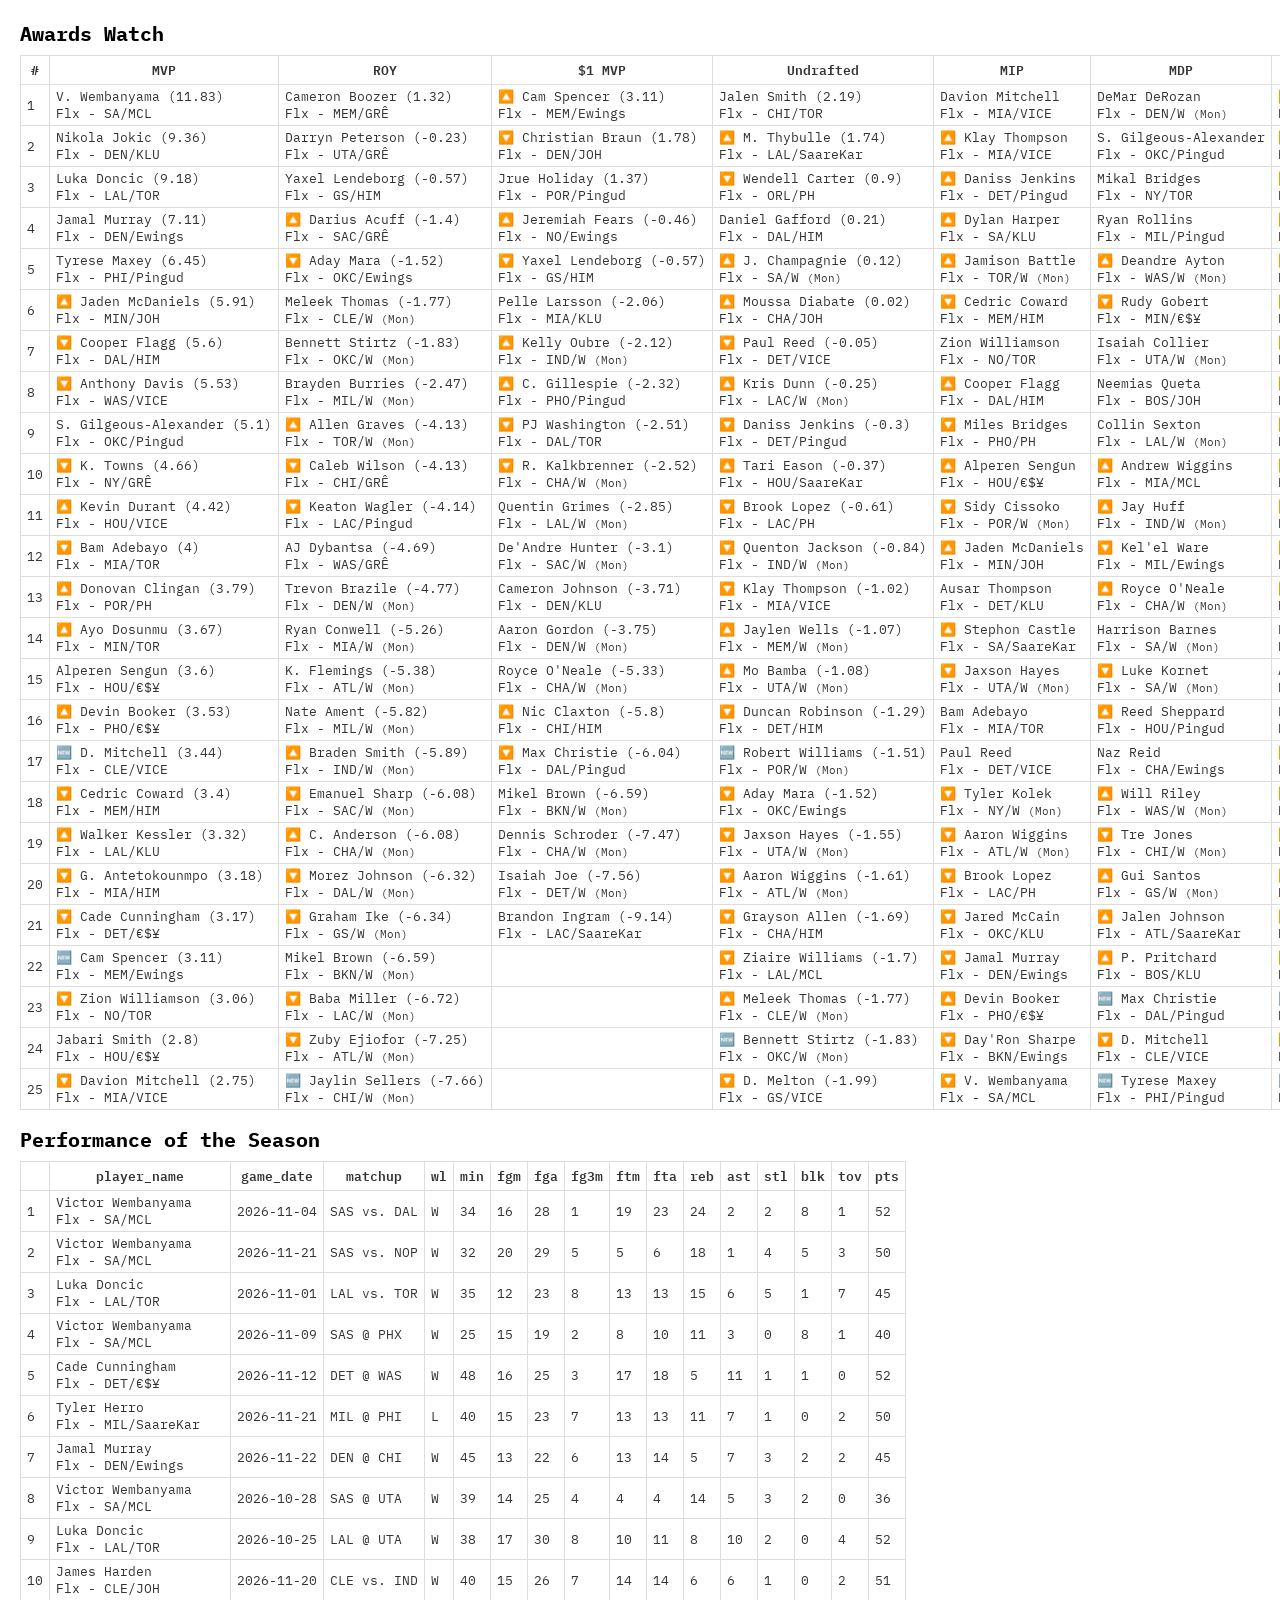
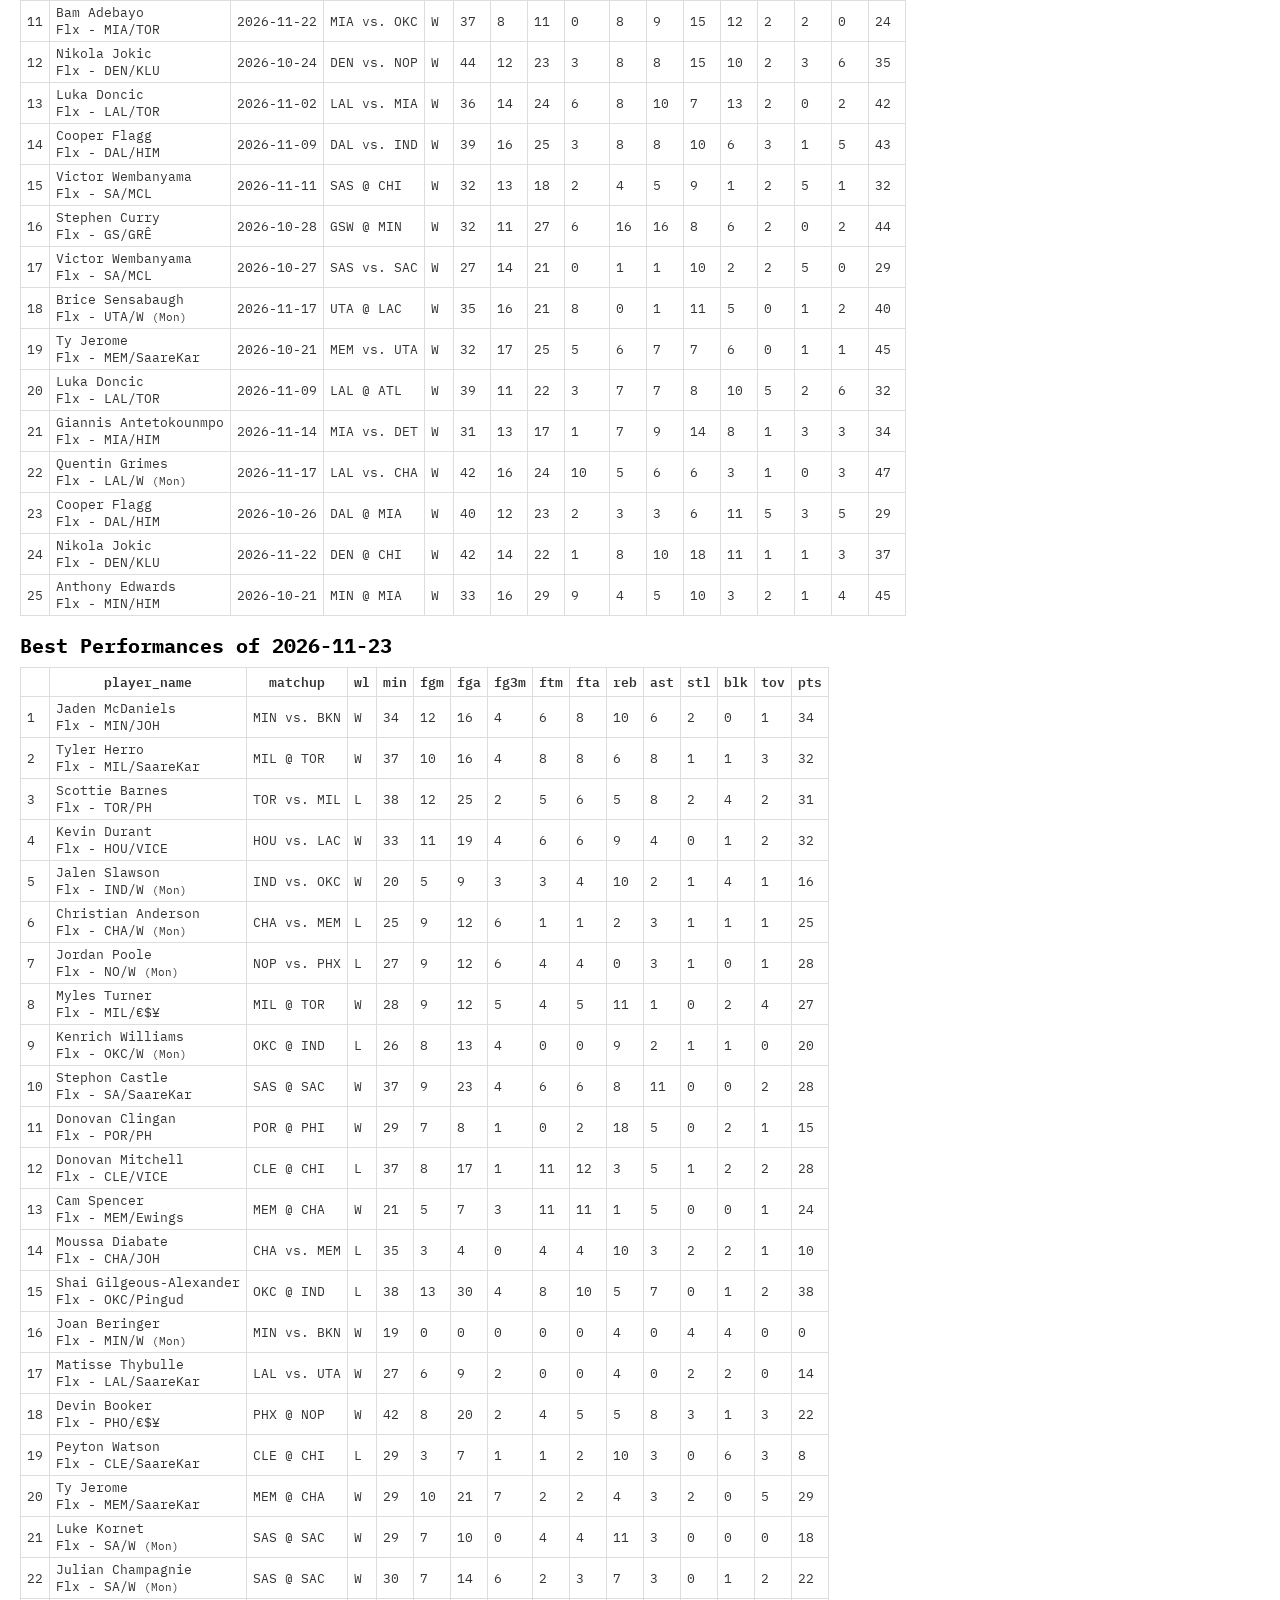
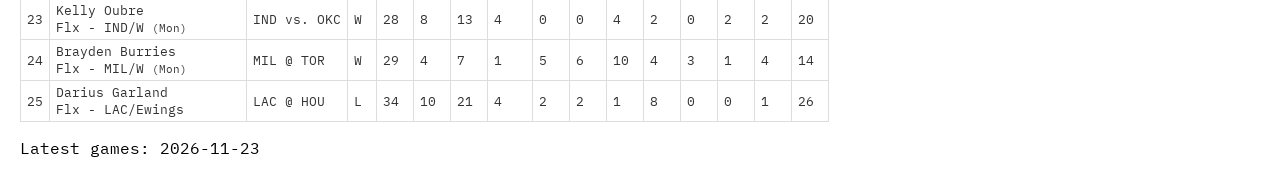
==== commit efd7ca49: "update" ====
--- a/awards_watch.html
+++ b/awards_watch.html
@@ -29,4 +29,4 @@
 .t th {
   font-weight: 600;
 }
-</style><link href='https://fonts.googleapis.com/css2?family=IBM+Plex+Mono&display=swap' rel='stylesheet'></head><body><h1>Awards Watch</h1><table class='t'><thead><tr><th>#</th><th>MVP</th><th>ROY</th><th>$1 MVP</th><th>Undrafted</th><th>MIP</th><th>MDP</th><th>BVP</th><th>WVP</th></tr></thead><tbody><tr><td> 1</td><td>V. Wembanyama (12.18)<br>Flx - SA/MCL</td><td>Cameron Boozer (1.71)<br>Flx - MEM/GRÊ</td><td>🔼 Christian Braun (2.14)<br>Flx - DEN/JOH</td><td>🔼 Jalen Smith (1.95)<br>Flx - CHI/TOR</td><td>Davion Mitchell<br>Flx - MIA/VICE</td><td>DeMar DeRozan<br>Flx - DEN/FA</td><td>Davion Mitchell (💲2)<br>Flx - MIA/VICE</td><td>Anthony Edwards (💲43)<br>Flx - MIN/HIM</td></tr><tr><td> 2</td><td>🔼 Nikola Jokic (9.98)<br>Flx - DEN/KLU</td><td>Darryn Peterson (-0.16)<br>Flx - UTA/GRÊ</td><td>🔽 Cam Spencer (2.14)<br>Flx - MEM/Ewings</td><td>Wendell Carter (1.3)<br>Flx - ORL/PH</td><td>🔼 Cedric Coward<br>Flx - MEM/HIM</td><td>S. Gilgeous-Alexander<br>Flx - OKC/Pingud</td><td>🔼 Anthony Davis (💲15)<br>Flx - WAS/VICE</td><td>Chet Holmgren (💲33)<br>Flx - OKC/SaareKar</td></tr><tr><td> 3</td><td>🔽 Luka Doncic (9.3)<br>Flx - LAL/TOR</td><td>Yaxel Lendeborg (-0.19)<br>Flx - GS/HIM</td><td>Jrue Holiday (0.84)<br>Flx - POR/Pingud</td><td>🔽 M. Thybulle (1.09)<br>Flx - LAL/SaareKar</td><td>🔼 Klay Thompson<br>Flx - MIA/VICE</td><td>Mikal Bridges<br>Flx - NY/TOR</td><td>🔽 Ayo Dosunmu (💲4)<br>Flx - MIN/TOR</td><td>Kawhi Leonard (💲27)<br>Flx - TOR/Pingud</td></tr><tr><td> 4</td><td>🔼 Jamal Murray (7.69)<br>Flx - DEN/Ewings</td><td>🔼 Aday Mara (-1.17)<br>Flx - OKC/Ewings</td><td>Yaxel Lendeborg (-0.19)<br>Flx - GS/HIM</td><td>Daniel Gafford (0.57)<br>Flx - DAL/HIM</td><td>🔽 Daniss Jenkins<br>Flx - DET/Pingud</td><td>Ryan Rollins<br>Flx - MIL/Pingud</td><td>🔽 Cedric Coward (💲5)<br>Flx - MEM/HIM</td><td>T. Haliburton (💲35)<br>Flx - IND/JOH</td></tr><tr><td> 5</td><td>🔽 Tyrese Maxey (6.41)<br>Flx - PHI/Pingud</td><td>🔽 Darius Acuff (-1.28)<br>Flx - SAC/GRÊ</td><td>Jeremiah Fears (-0.27)<br>Flx - NO/Ewings</td><td>🔼 Paul Reed (0.32)<br>Flx - DET/VICE</td><td>Dylan Harper<br>Flx - SA/KLU</td><td>🔼 Rudy Gobert<br>Flx - MIN/€$¥</td><td>🔼 Kyshawn George (💲2)<br>Flx - WAS/MCL</td><td>Jaren Jackson (💲24)<br>Flx - UTA/JOH</td></tr><tr><td> 6</td><td>🔽 Cooper Flagg (6.12)<br>Flx - DAL/HIM</td><td>Meleek Thomas (-1.9)<br>Flx - CLE/FA</td><td>🔼 Pelle Larsson (-1.78)<br>Flx - MIA/KLU</td><td>🔼 Daniss Jenkins (0.02)<br>Flx - DET/Pingud</td><td>Jamison Battle<br>Flx - TOR/FA</td><td>🔼 Deandre Ayton<br>Flx - WAS/FA</td><td>🔽 Zion Williamson (💲7)<br>Flx - NO/TOR</td><td>Kon Knueppel (💲15)<br>Flx - CHA/JOH</td></tr><tr><td> 7</td><td>🔼 Anthony Davis (6.11)<br>Flx - WAS/VICE</td><td>🔼 Bennett Stirtz (-2.25)<br>Flx - OKC/FA</td><td>🔽 PJ Washington (-2.22)<br>Flx - DAL/TOR</td><td>🔽 Brook Lopez (-0.33)<br>Flx - LAC/PH</td><td>Zion Williamson<br>Flx - NO/TOR</td><td>🔽 Isaiah Collier<br>Flx - UTA/FA</td><td>🔽 Miles Bridges (💲4)<br>Flx - PHO/PH</td><td>🔼 Jalen Williams (💲19)<br>Flx - OKC/FA</td></tr><tr><td> 8</td><td>🔼 K. Towns (5.07)<br>Flx - NY/GRÊ</td><td>🔽 Brayden Burries (-3.18)<br>Flx - MIL/W <small>(Mon)</small></td><td>🔽 R. Kalkbrenner (-2.3)<br>Flx - CHA/FA</td><td>J. Champagnie (-0.33)<br>Flx - SA/FA</td><td>🔼 Miles Bridges<br>Flx - PHO/PH</td><td>Neemias Queta<br>Flx - BOS/JOH</td><td>🔽 Jabari Smith (💲8)<br>Flx - HOU/€$¥</td><td>🔽 S. Gilgeous-Alexander (💲69)<br>Flx - OKC/Pingud</td></tr><tr><td> 9</td><td>🔽 S. Gilgeous-Alexander (4.83)<br>Flx - OKC/Pingud</td><td>Caleb Wilson (-3.89)<br>Flx - CHI/GRÊ</td><td>🔽 C. Gillespie (-2.78)<br>Flx - PHO/FA</td><td>🔽 Kris Dunn (-0.33)<br>Flx - LAC/PH</td><td>🔽 Cooper Flagg<br>Flx - DAL/HIM</td><td>Collin Sexton<br>Flx - LAL/FA</td><td>Saddiq Bey (💲2)<br>Flx - NO/Pingud</td><td>Scottie Barnes (💲39)<br>Flx - TOR/PH</td></tr><tr><td>10</td><td>🔽 Jaden McDaniels (4.73)<br>Flx - MIN/JOH</td><td>Keaton Wagler (-3.91)<br>Flx - LAC/Pingud</td><td>🔽 Kelly Oubre (-2.79)<br>Flx - IND/FA</td><td>🔼 Quenton Jackson (-0.67)<br>Flx - IND/W <small>(Mon)</small></td><td>🔼 Sidy Cissoko<br>Flx - POR/FA</td><td>Luke Kornet<br>Flx - SA/FA</td><td>Jaden McDaniels (💲18)<br>Flx - MIN/JOH</td><td>Paolo Banchero (💲18)<br>Flx - ORL/SaareKar</td></tr><tr><td>11</td><td>🔼 Bam Adebayo (4.46)<br>Flx - MIA/TOR</td><td>Allen Graves (-4.09)<br>Flx - TOR/FA</td><td>Quentin Grimes (-2.98)<br>Flx - LAL/FA</td><td>🔼 Klay Thompson (-0.7)<br>Flx - MIA/VICE</td><td>🔽 Alperen Sengun<br>Flx - HOU/€$¥</td><td>Kel'el Ware<br>Flx - MIL/Ewings</td><td>🔼 Franz Wagner (💲12)<br>Flx - ORL/GRÊ</td><td>Jalen Duren (💲18)<br>Flx - DET/PH</td></tr><tr><td>12</td><td>🔽 G. Antetokounmpo (3.63)<br>Flx - MIA/HIM</td><td>AJ Dybantsa (-4.46)<br>Flx - WAS/GRÊ</td><td>De'Andre Hunter (-3.47)<br>Flx - SAC/FA</td><td>🔽 Tari Eason (-0.75)<br>Flx - HOU/SaareKar</td><td>🔼 Brook Lopez<br>Flx - LAC/PH</td><td>Andrew Wiggins<br>Flx - MIA/MCL</td><td>🔽 I. Hartenstein (💲3)<br>Flx - OKC/HIM</td><td>🔼 Lauri Markkanen (💲27)<br>Flx - UTA/Pingud</td></tr><tr><td>13</td><td>Cade Cunningham (3.61)<br>Flx - DET/€$¥</td><td>Trevon Brazile (-4.54)<br>Flx - DEN/FA</td><td>🔼 Cameron Johnson (-3.47)<br>Flx - DEN/KLU</td><td>🔽 Moussa Diabate (-0.89)<br>Flx - CHA/JOH</td><td>🆕 Ausar Thompson<br>Flx - DET/KLU</td><td>🔼 Jay Huff<br>Flx - IND/FA</td><td>🔽 Zach LaVine (💲5)<br>Flx - SAC/MCL</td><td>🔼 Trey Murphy (💲32)<br>Flx - NO/Ewings</td></tr><tr><td>14</td><td>Kevin Durant (3.46)<br>Flx - HOU/VICE</td><td>🔼 Ryan Conwell (-5.08)<br>Flx - MIA/FA</td><td>🔽 Aaron Gordon (-3.51)<br>Flx - DEN/W <small>(Mon)</small></td><td>🔽 Duncan Robinson (-0.98)<br>Flx - DET/HIM</td><td>🔽 Jaxson Hayes<br>Flx - UTA/W <small>(Mon)</small></td><td>Harrison Barnes<br>Flx - SA/FA</td><td>Dyson Daniels (💲9)<br>Flx - ATL/TOR</td><td>🔼 Jalen Johnson (💲38)<br>Flx - ATL/SaareKar</td></tr><tr><td>15</td><td>🔽 Alperen Sengun (3.45)<br>Flx - HOU/€$¥</td><td>🔽 K. Flemings (-5.18)<br>Flx - ATL/FA</td><td>Royce O'Neale (-5.14)<br>Flx - CHA/FA</td><td>🔽 Jaylen Wells (-1.13)<br>Flx - MEM/FA</td><td>🆕 Bam Adebayo<br>Flx - MIA/TOR</td><td>🔼 Royce O'Neale<br>Flx - CHA/FA</td><td>🔼 Ausar Thompson (💲8)<br>Flx - DET/KLU</td><td>🔽 Nikola Jokic (💲79)<br>Flx - DEN/KLU</td></tr><tr><td>16</td><td>🔽 Cedric Coward (3.36)<br>Flx - MEM/HIM</td><td>Nate Ament (-5.76)<br>Flx - MIL/FA</td><td>Max Christie (-5.88)<br>Flx - DAL/Pingud</td><td>🔼 Aday Mara (-1.17)<br>Flx - OKC/Ewings</td><td>Tyler Kolek<br>Flx - NY/FA</td><td>🔼 D. Mitchell<br>Flx - CLE/VICE</td><td>🔽 Dylan Harper (💲9)<br>Flx - SA/KLU</td><td>Brandon Miller (💲26)<br>Flx - CHA/KLU</td></tr><tr><td>17</td><td>🔽 Donovan Clingan (3.28)<br>Flx - POR/PH</td><td>Emanuel Sharp (-5.78)<br>Flx - SAC/FA</td><td>Nic Claxton (-6.08)<br>Flx - CHI/HIM</td><td>🔽 Jaxson Hayes (-1.23)<br>Flx - UTA/W <small>(Mon)</small></td><td>Paul Reed<br>Flx - DET/VICE</td><td>🔼 Naz Reid<br>Flx - CHA/Ewings</td><td>🆕 Bam Adebayo (💲22)<br>Flx - MIA/TOR</td><td>Coby White (💲7)<br>Flx - CHA/€$¥</td></tr><tr><td>18</td><td>🔽 Ayo Dosunmu (3.17)<br>Flx - MIN/TOR</td><td>🔼 Braden Smith (-5.83)<br>Flx - IND/FA</td><td>Mikel Brown (-7.02)<br>Flx - BKN/FA</td><td>🔽 Mo Bamba (-1.24)<br>Flx - UTA/FA</td><td>🔽 Aaron Wiggins<br>Flx - ATL/PH</td><td>🔼 Reed Sheppard<br>Flx - HOU/Pingud</td><td>🔼 Alex Sarr (💲9)<br>Flx - WAS/€$¥</td><td>🔼 Ja Morant (💲11)<br>Flx - POR/MCL</td></tr><tr><td>19</td><td>Davion Mitchell (3.14)<br>Flx - MIA/VICE</td><td>🔼 Morez Johnson (-6.15)<br>Flx - DAL/FA</td><td>Dennis Schroder (-7.33)<br>Flx - CHA/FA</td><td>🔼 Aaron Wiggins (-1.3)<br>Flx - ATL/PH</td><td>🔽 Day'Ron Sharpe<br>Flx - BKN/Ewings</td><td>🔼 Tre Jones<br>Flx - CHI/FA</td><td>🔽 Paul George (💲13)<br>Flx - BOS/SaareKar</td><td>🔽 Jayson Tatum (💲45)<br>Flx - BOS/MCL</td></tr><tr><td>20</td><td>🔽 Zion Williamson (3.06)<br>Flx - NO/TOR</td><td>🔽 Graham Ike (-6.19)<br>Flx - GS/FA</td><td>Isaiah Joe (-7.44)<br>Flx - DET/FA</td><td>🔽 Grayson Allen (-1.36)<br>Flx - CHA/HIM</td><td>🔽 Jared McCain<br>Flx - OKC/KLU</td><td>🔽 Will Riley<br>Flx - WAS/FA</td><td>🆕 Jamal Murray (💲37)<br>Flx - DEN/Ewings</td><td>🔼 Jaylen Brown (💲30)<br>Flx - PHI/VICE</td></tr><tr><td>21</td><td>🔽 Devin Booker (3.05)<br>Flx - PHO/€$¥</td><td>🔽 Baba Miller (-6.57)<br>Flx - LAC/FA</td><td></td><td>Ziaire Williams (-1.43)<br>Flx - LAL/MCL</td><td>🆕 Jamal Murray<br>Flx - DEN/Ewings</td><td>🔼 Brandon Miller<br>Flx - CHA/KLU</td><td>🆕 Kyrie Irving (💲15)<br>Flx - DAL/€$¥</td><td>Cade Cunningham (💲48)<br>Flx - DET/€$¥</td></tr><tr><td>22</td><td>🔼 Franz Wagner (2.97)<br>Flx - ORL/GRÊ</td><td>🔼 Mikel Brown (-7.02)<br>Flx - BKN/FA</td><td></td><td>D. Melton (-1.74)<br>Flx - GS/VICE</td><td>🔽 Jaden McDaniels<br>Flx - MIN/JOH</td><td>🔼 Kevin Durant<br>Flx - HOU/VICE</td><td>🔽 Day'Ron Sharpe (💲3)<br>Flx - BKN/Ewings</td><td>🔼 Jalen Suggs (💲6)<br>Flx - ORL/Ewings</td></tr><tr><td>23</td><td>🔽 Walker Kessler (2.93)<br>Flx - LAL/KLU</td><td>🔽 Zuby Ejiofor (-7.12)<br>Flx - ATL/FA</td><td></td><td>🆕 Bilal Coulibaly (-1.89)<br>Flx - WAS/FA</td><td>🔽 V. Wembanyama<br>Flx - SA/MCL</td><td>🔼 P. Pritchard<br>Flx - BOS/KLU</td><td>🔽 VJ Edgecombe (💲16)<br>Flx - PHI/MCL</td><td>🔼 Naz Reid (💲15)<br>Flx - CHA/Ewings</td></tr><tr><td>24</td><td>🔽 Jabari Smith (2.79)<br>Flx - HOU/€$¥</td><td>C. Anderson (-7.39)<br>Flx - CHA/FA</td><td></td><td>🔽 Meleek Thomas (-1.9)<br>Flx - CLE/FA</td><td>🔽 Stephon Castle<br>Flx - SA/SaareKar</td><td>🔽 Gui Santos<br>Flx - GS/FA</td><td>🆕 Ace Bailey (💲8)<br>Flx - UTA/KLU</td><td>🔼 Cason Wallace (💲2)<br>Flx - OKC/FA</td></tr><tr><td>25</td><td>🆕 Jayson Tatum (2.76)<br>Flx - BOS/MCL</td><td>Koa Peat (-8)<br>Flx - PHO/FA</td><td></td><td>🆕 Charles Bassey (-1.94)<br>Flx - GS/FA</td><td>🔽 Devin Booker<br>Flx - PHO/€$¥</td><td>🆕 Jalen Johnson<br>Flx - ATL/SaareKar</td><td>🔽 Ty Jerome (💲9)<br>Flx - MEM/SaareKar</td><td>🆕 Ryan Rollins (💲14)<br>Flx - MIL/Pingud</td></tr></tbody></table><h1>Performance of the Season</h1><table class='t'><thead><tr><th> </th><th>player_name</th><th>game_date</th><th>matchup</th><th>wl</th><th>min</th><th>fgm</th><th>fga</th><th>fg3m</th><th>ftm</th><th>fta</th><th>reb</th><th>ast</th><th>stl</th><th>blk</th><th>tov</th><th>pts</th></tr></thead><tbody><tr><td> 1</td><td>Victor Wembanyama<br>Flx - SA/MCL</td><td>2026-11-04</td><td>SAS vs. DAL</td><td>W</td><td>34</td><td>16</td><td>28</td><td> 1</td><td>19</td><td>23</td><td>24</td><td> 2</td><td>2</td><td>8</td><td>1</td><td>52</td></tr><tr><td> 2</td><td>Victor Wembanyama<br>Flx - SA/MCL</td><td>2026-11-21</td><td>SAS vs. NOP</td><td>W</td><td>32</td><td>20</td><td>29</td><td> 5</td><td> 5</td><td> 6</td><td>18</td><td> 1</td><td>4</td><td>5</td><td>3</td><td>50</td></tr><tr><td> 3</td><td>Victor Wembanyama<br>Flx - SA/MCL</td><td>2026-11-09</td><td>SAS @ PHX</td><td>W</td><td>25</td><td>15</td><td>19</td><td> 2</td><td> 8</td><td>10</td><td>11</td><td> 3</td><td>0</td><td>8</td><td>1</td><td>40</td></tr><tr><td> 4</td><td>Luka Doncic<br>Flx - LAL/TOR</td><td>2026-11-01</td><td>LAL vs. TOR</td><td>W</td><td>35</td><td>12</td><td>23</td><td> 8</td><td>13</td><td>13</td><td>15</td><td> 6</td><td>5</td><td>1</td><td>7</td><td>45</td></tr><tr><td> 5</td><td>Cade Cunningham<br>Flx - DET/€$¥</td><td>2026-11-12</td><td>DET @ WAS</td><td>W</td><td>48</td><td>16</td><td>25</td><td> 3</td><td>17</td><td>18</td><td> 5</td><td>11</td><td>1</td><td>1</td><td>0</td><td>52</td></tr><tr><td> 6</td><td>Tyler Herro<br>Flx - MIL/SaareKar</td><td>2026-11-21</td><td>MIL @ PHI</td><td>L</td><td>40</td><td>15</td><td>23</td><td> 7</td><td>13</td><td>13</td><td>11</td><td> 7</td><td>1</td><td>0</td><td>2</td><td>50</td></tr><tr><td> 7</td><td>🆕 Jamal Murray<br>Flx - DEN/Ewings</td><td>2026-11-22</td><td>DEN @ CHI</td><td>W</td><td>45</td><td>13</td><td>22</td><td> 6</td><td>13</td><td>14</td><td> 5</td><td> 7</td><td>3</td><td>2</td><td>2</td><td>45</td></tr><tr><td> 8</td><td>Victor Wembanyama<br>Flx - SA/MCL</td><td>2026-10-28</td><td>SAS @ UTA</td><td>W</td><td>39</td><td>14</td><td>25</td><td> 4</td><td> 4</td><td> 4</td><td>14</td><td> 5</td><td>3</td><td>2</td><td>0</td><td>36</td></tr><tr><td> 9</td><td>Luka Doncic<br>Flx - LAL/TOR</td><td>2026-10-25</td><td>LAL @ UTA</td><td>W</td><td>38</td><td>17</td><td>30</td><td> 8</td><td>10</td><td>11</td><td> 8</td><td>10</td><td>2</td><td>0</td><td>4</td><td>52</td></tr><tr><td>10</td><td>James Harden<br>Flx - CLE/JOH</td><td>2026-11-20</td><td>CLE vs. IND</td><td>W</td><td>40</td><td>15</td><td>26</td><td> 7</td><td>14</td><td>14</td><td> 6</td><td> 6</td><td>1</td><td>0</td><td>2</td><td>51</td></tr><tr><td>11</td><td>🆕 Bam Adebayo<br>Flx - MIA/TOR</td><td>2026-11-22</td><td>MIA vs. OKC</td><td>W</td><td>37</td><td> 8</td><td>11</td><td> 0</td><td> 8</td><td> 9</td><td>15</td><td>12</td><td>2</td><td>2</td><td>0</td><td>24</td></tr><tr><td>12</td><td>Nikola Jokic<br>Flx - DEN/KLU</td><td>2026-10-24</td><td>DEN vs. NOP</td><td>W</td><td>44</td><td>12</td><td>23</td><td> 3</td><td> 8</td><td> 8</td><td>15</td><td>10</td><td>2</td><td>3</td><td>6</td><td>35</td></tr><tr><td>13</td><td>Luka Doncic<br>Flx - LAL/TOR</td><td>2026-11-02</td><td>LAL vs. MIA</td><td>W</td><td>36</td><td>14</td><td>24</td><td> 6</td><td> 8</td><td>10</td><td> 7</td><td>13</td><td>2</td><td>0</td><td>2</td><td>42</td></tr><tr><td>14</td><td>Cooper Flagg<br>Flx - DAL/HIM</td><td>2026-11-09</td><td>DAL vs. IND</td><td>W</td><td>39</td><td>16</td><td>25</td><td> 3</td><td> 8</td><td> 8</td><td>10</td><td> 6</td><td>3</td><td>1</td><td>5</td><td>43</td></tr><tr><td>15</td><td>Victor Wembanyama<br>Flx - SA/MCL</td><td>2026-11-11</td><td>SAS @ CHI</td><td>W</td><td>32</td><td>13</td><td>18</td><td> 2</td><td> 4</td><td> 5</td><td> 9</td><td> 1</td><td>2</td><td>5</td><td>1</td><td>32</td></tr><tr><td>16</td><td>Stephen Curry<br>Flx - GS/GRÊ</td><td>2026-10-28</td><td>GSW @ MIN</td><td>W</td><td>32</td><td>11</td><td>27</td><td> 6</td><td>16</td><td>16</td><td> 8</td><td> 6</td><td>2</td><td>0</td><td>2</td><td>44</td></tr><tr><td>17</td><td>Victor Wembanyama<br>Flx - SA/MCL</td><td>2026-10-27</td><td>SAS vs. SAC</td><td>W</td><td>27</td><td>14</td><td>21</td><td> 0</td><td> 1</td><td> 1</td><td>10</td><td> 2</td><td>2</td><td>5</td><td>0</td><td>29</td></tr><tr><td>18</td><td>Brice Sensabaugh<br>Flx - UTA/FA</td><td>2026-11-17</td><td>UTA @ LAC</td><td>W</td><td>35</td><td>16</td><td>21</td><td> 8</td><td> 0</td><td> 1</td><td>11</td><td> 5</td><td>0</td><td>1</td><td>2</td><td>40</td></tr><tr><td>19</td><td>Ty Jerome<br>Flx - MEM/SaareKar</td><td>2026-10-21</td><td>MEM vs. UTA</td><td>W</td><td>32</td><td>17</td><td>25</td><td> 5</td><td> 6</td><td> 7</td><td> 7</td><td> 6</td><td>0</td><td>1</td><td>1</td><td>45</td></tr><tr><td>20</td><td>Luka Doncic<br>Flx - LAL/TOR</td><td>2026-11-09</td><td>LAL @ ATL</td><td>W</td><td>39</td><td>11</td><td>22</td><td> 3</td><td> 7</td><td> 7</td><td> 8</td><td>10</td><td>5</td><td>2</td><td>6</td><td>32</td></tr><tr><td>21</td><td>Giannis Antetokounmpo<br>Flx - MIA/HIM</td><td>2026-11-14</td><td>MIA vs. DET</td><td>W</td><td>31</td><td>13</td><td>17</td><td> 1</td><td> 7</td><td> 9</td><td>14</td><td> 8</td><td>1</td><td>3</td><td>3</td><td>34</td></tr><tr><td>22</td><td>Quentin Grimes<br>Flx - LAL/FA</td><td>2026-11-17</td><td>LAL vs. CHA</td><td>W</td><td>42</td><td>16</td><td>24</td><td>10</td><td> 5</td><td> 6</td><td> 6</td><td> 3</td><td>1</td><td>0</td><td>3</td><td>47</td></tr><tr><td>23</td><td>🆕 Nikola Jokic<br>Flx - DEN/KLU</td><td>2026-11-22</td><td>DEN @ CHI</td><td>W</td><td>42</td><td>14</td><td>22</td><td> 1</td><td> 8</td><td>10</td><td>18</td><td>11</td><td>1</td><td>1</td><td>3</td><td>37</td></tr><tr><td>24</td><td>Cooper Flagg<br>Flx - DAL/HIM</td><td>2026-10-26</td><td>DAL @ MIA</td><td>W</td><td>40</td><td>12</td><td>23</td><td> 2</td><td> 3</td><td> 3</td><td> 6</td><td>11</td><td>5</td><td>3</td><td>5</td><td>29</td></tr><tr><td>25</td><td>Anthony Edwards<br>Flx - MIN/HIM</td><td>2026-10-21</td><td>MIN @ MIA</td><td>W</td><td>33</td><td>16</td><td>29</td><td> 9</td><td> 4</td><td> 5</td><td>10</td><td> 3</td><td>2</td><td>1</td><td>4</td><td>45</td></tr></tbody></table><h1>Best Performances of 2026-11-22</h1><table class='t'><thead><tr><th> </th><th>player_name</th><th>matchup</th><th>wl</th><th>min</th><th>fgm</th><th>fga</th><th>fg3m</th><th>ftm</th><th>fta</th><th>reb</th><th>ast</th><th>stl</th><th>blk</th><th>tov</th><th>pts</th></tr></thead><tbody><tr><td> 1</td><td>Jamal Murray<br>Flx - DEN/Ewings</td><td>DEN @ CHI</td><td>W</td><td>45</td><td>13</td><td>22</td><td> 6</td><td>13</td><td>14</td><td> 5</td><td> 7</td><td>3</td><td>2</td><td>2</td><td>45</td></tr><tr><td> 2</td><td>Bam Adebayo<br>Flx - MIA/TOR</td><td>MIA vs. OKC</td><td>W</td><td>37</td><td> 8</td><td>11</td><td> 0</td><td> 8</td><td> 9</td><td>15</td><td>12</td><td>2</td><td>2</td><td>0</td><td>24</td></tr><tr><td> 3</td><td>Nikola Jokic<br>Flx - DEN/KLU</td><td>DEN @ CHI</td><td>W</td><td>42</td><td>14</td><td>22</td><td> 1</td><td> 8</td><td>10</td><td>18</td><td>11</td><td>1</td><td>1</td><td>3</td><td>37</td></tr><tr><td> 4</td><td>Karl-Anthony Towns<br>Flx - NY/GRÊ</td><td>NYK vs. IND</td><td>W</td><td>29</td><td> 9</td><td>14</td><td> 4</td><td> 8</td><td>12</td><td>13</td><td> 5</td><td>3</td><td>2</td><td>1</td><td>30</td></tr><tr><td> 5</td><td>Josh Giddey<br>Flx - CHI/PH</td><td>CHI vs. DEN</td><td>L</td><td>41</td><td>10</td><td>17</td><td> 2</td><td> 1</td><td> 2</td><td>14</td><td>22</td><td>0</td><td>1</td><td>5</td><td>23</td></tr><tr><td> 6</td><td>Buddy Hield<br>Flx - CHI/FA</td><td>CHI vs. DEN</td><td>L</td><td>40</td><td>13</td><td>19</td><td> 7</td><td> 0</td><td> 0</td><td> 7</td><td> 6</td><td>1</td><td>0</td><td>3</td><td>33</td></tr><tr><td> 7</td><td>Jalen Smith<br>Flx - CHI/TOR</td><td>CHI vs. DEN</td><td>L</td><td>34</td><td>10</td><td>14</td><td> 6</td><td> 0</td><td> 0</td><td> 4</td><td> 1</td><td>2</td><td>2</td><td>1</td><td>26</td></tr><tr><td> 8</td><td>Svi Mykhailiuk<br>Flx - UTA/FA</td><td>UTA vs. DAL</td><td>L</td><td>32</td><td>12</td><td>23</td><td>10</td><td> 5</td><td> 5</td><td> 5</td><td> 3</td><td>0</td><td>0</td><td>3</td><td>39</td></tr><tr><td> 9</td><td>Ausar Thompson<br>Flx - DET/KLU</td><td>DET @ ATL</td><td>L</td><td>38</td><td> 7</td><td>10</td><td> 0</td><td> 4</td><td> 4</td><td>12</td><td> 5</td><td>1</td><td>2</td><td>1</td><td>18</td></tr><tr><td>10</td><td>Caleb Martin<br>Flx - DAL/FA</td><td>DAL @ UTA</td><td>W</td><td>29</td><td> 5</td><td> 9</td><td> 3</td><td> 0</td><td> 0</td><td> 6</td><td> 4</td><td>4</td><td>0</td><td>0</td><td>13</td></tr><tr><td>11</td><td>Anthony Davis<br>Flx - WAS/VICE</td><td>WAS vs. ORL</td><td>W</td><td>33</td><td> 8</td><td>13</td><td> 2</td><td> 4</td><td> 4</td><td> 7</td><td> 1</td><td>2</td><td>1</td><td>2</td><td>22</td></tr><tr><td>12</td><td>Dyson Daniels<br>Flx - ATL/TOR</td><td>ATL vs. DET</td><td>W</td><td>39</td><td> 2</td><td> 9</td><td> 0</td><td> 1</td><td> 2</td><td>14</td><td> 8</td><td>5</td><td>2</td><td>3</td><td> 5</td></tr><tr><td>13</td><td>Alex Sarr<br>Flx - WAS/€$¥</td><td>WAS vs. ORL</td><td>W</td><td>26</td><td> 3</td><td> 5</td><td> 2</td><td> 2</td><td> 2</td><td> 9</td><td> 2</td><td>2</td><td>1</td><td>0</td><td>10</td></tr><tr><td>14</td><td>Christian Braun<br>Flx - DEN/JOH</td><td>DEN @ CHI</td><td>W</td><td>38</td><td> 8</td><td>14</td><td> 3</td><td> 2</td><td> 2</td><td> 8</td><td> 3</td><td>1</td><td>0</td><td>1</td><td>21</td></tr><tr><td>15</td><td>John Collins<br>Flx - DET/FA</td><td>DET @ ATL</td><td>L</td><td>22</td><td> 6</td><td> 9</td><td> 4</td><td> 2</td><td> 2</td><td> 6</td><td> 0</td><td>1</td><td>1</td><td>1</td><td>18</td></tr><tr><td>16</td><td>Pelle Larsson<br>Flx - MIA/KLU</td><td>MIA vs. OKC</td><td>W</td><td>30</td><td> 9</td><td>14</td><td> 3</td><td> 0</td><td> 0</td><td> 3</td><td> 5</td><td>3</td><td>0</td><td>3</td><td>21</td></tr><tr><td>17</td><td>Isaiah Joe<br>Flx - DET/FA</td><td>DET @ ATL</td><td>L</td><td>26</td><td> 7</td><td>15</td><td> 3</td><td> 2</td><td> 2</td><td> 2</td><td> 3</td><td>3</td><td>0</td><td>0</td><td>19</td></tr><tr><td>18</td><td>Bennett Stirtz<br>Flx - OKC/FA</td><td>OKC @ MIA</td><td>L</td><td>32</td><td> 7</td><td>14</td><td> 5</td><td> 2</td><td> 2</td><td> 3</td><td> 5</td><td>0</td><td>0</td><td>0</td><td>21</td></tr><tr><td>19</td><td>Jayson Tatum<br>Flx - BOS/MCL</td><td>BOS @ GSW</td><td>L</td><td>38</td><td> 8</td><td>20</td><td> 4</td><td> 7</td><td> 8</td><td>10</td><td> 6</td><td>1</td><td>0</td><td>4</td><td>27</td></tr><tr><td>20</td><td>Luguentz Dort<br>Flx - ATL/FA</td><td>ATL vs. DET</td><td>W</td><td>31</td><td> 4</td><td>10</td><td> 2</td><td> 6</td><td> 6</td><td> 7</td><td> 1</td><td>3</td><td>0</td><td>1</td><td>16</td></tr><tr><td>21</td><td>Aaron Gordon<br>Flx - DEN/W <small>(Mon)</small></td><td>DEN @ CHI</td><td>W</td><td>33</td><td> 8</td><td>19</td><td> 1</td><td> 1</td><td> 1</td><td> 8</td><td> 5</td><td>2</td><td>1</td><td>1</td><td>18</td></tr><tr><td>22</td><td>Nikola Jovic<br>Flx - MIA/FA</td><td>MIA vs. OKC</td><td>W</td><td>19</td><td> 4</td><td> 8</td><td> 3</td><td> 4</td><td> 4</td><td> 8</td><td> 3</td><td>1</td><td>1</td><td>3</td><td>15</td></tr><tr><td>23</td><td>Charles Bassey<br>Flx - GS/FA</td><td>GSW vs. BOS</td><td>W</td><td>26</td><td> 6</td><td> 7</td><td> 0</td><td> 1</td><td> 2</td><td> 9</td><td> 3</td><td>3</td><td>0</td><td>1</td><td>13</td></tr><tr><td>24</td><td>Corey Kispert<br>Flx - ATL/FA</td><td>ATL vs. DET</td><td>W</td><td>19</td><td> 7</td><td>13</td><td> 4</td><td> 0</td><td> 0</td><td> 4</td><td> 3</td><td>1</td><td>0</td><td>0</td><td>18</td></tr><tr><td>25</td><td>Kyshawn George<br>Flx - WAS/MCL</td><td>WAS vs. ORL</td><td>W</td><td>36</td><td> 9</td><td>17</td><td> 6</td><td> 0</td><td> 1</td><td> 3</td><td> 4</td><td>0</td><td>1</td><td>2</td><td>24</td></tr></tbody></table><p>Latest games: 2026-11-22</p></body></html>
+</style><link href='https://fonts.googleapis.com/css2?family=IBM+Plex+Mono&display=swap' rel='stylesheet'></head><body><h1>Awards Watch</h1><table class='t'><thead><tr><th>#</th><th>MVP</th><th>ROY</th><th>$1 MVP</th><th>Undrafted</th><th>MIP</th><th>MDP</th><th>BVP</th><th>WVP</th></tr></thead><tbody><tr><td> 1</td><td>V. Wembanyama (11.83)<br>Flx - SA/MCL</td><td>Cameron Boozer (1.32)<br>Flx - MEM/GRÊ</td><td>🔼 Cam Spencer (3.11)<br>Flx - MEM/Ewings</td><td>Jalen Smith (2.19)<br>Flx - CHI/TOR</td><td>Davion Mitchell<br>Flx - MIA/VICE</td><td>DeMar DeRozan<br>Flx - DEN/W <small>(Mon)</small></td><td>🔼 Ayo Dosunmu (💲4)<br>Flx - MIN/TOR</td><td>Anthony Edwards (💲43)<br>Flx - MIN/HIM</td></tr><tr><td> 2</td><td>Nikola Jokic (9.36)<br>Flx - DEN/KLU</td><td>Darryn Peterson (-0.23)<br>Flx - UTA/GRÊ</td><td>🔽 Christian Braun (1.78)<br>Flx - DEN/JOH</td><td>🔼 M. Thybulle (1.74)<br>Flx - LAL/SaareKar</td><td>🔼 Klay Thompson<br>Flx - MIA/VICE</td><td>S. Gilgeous-Alexander<br>Flx - OKC/Pingud</td><td>🔽 Davion Mitchell (💲2)<br>Flx - MIA/VICE</td><td>Chet Holmgren (💲33)<br>Flx - OKC/SaareKar</td></tr><tr><td> 3</td><td>Luka Doncic (9.18)<br>Flx - LAL/TOR</td><td>Yaxel Lendeborg (-0.57)<br>Flx - GS/HIM</td><td>Jrue Holiday (1.37)<br>Flx - POR/Pingud</td><td>🔽 Wendell Carter (0.9)<br>Flx - ORL/PH</td><td>🔼 Daniss Jenkins<br>Flx - DET/Pingud</td><td>Mikal Bridges<br>Flx - NY/TOR</td><td>🔼 Cedric Coward (💲5)<br>Flx - MEM/HIM</td><td>Kawhi Leonard (💲27)<br>Flx - TOR/Pingud</td></tr><tr><td> 4</td><td>Jamal Murray (7.11)<br>Flx - DEN/Ewings</td><td>🔼 Darius Acuff (-1.4)<br>Flx - SAC/GRÊ</td><td>🔼 Jeremiah Fears (-0.46)<br>Flx - NO/Ewings</td><td>Daniel Gafford (0.21)<br>Flx - DAL/HIM</td><td>🔼 Dylan Harper<br>Flx - SA/KLU</td><td>Ryan Rollins<br>Flx - MIL/Pingud</td><td>🔽 Anthony Davis (💲15)<br>Flx - WAS/VICE</td><td>T. Haliburton (💲35)<br>Flx - IND/JOH</td></tr><tr><td> 5</td><td>Tyrese Maxey (6.45)<br>Flx - PHI/Pingud</td><td>🔽 Aday Mara (-1.52)<br>Flx - OKC/Ewings</td><td>🔽 Yaxel Lendeborg (-0.57)<br>Flx - GS/HIM</td><td>🔼 J. Champagnie (0.12)<br>Flx - SA/W <small>(Mon)</small></td><td>🔼 Jamison Battle<br>Flx - TOR/W <small>(Mon)</small></td><td>🔼 Deandre Ayton<br>Flx - WAS/W <small>(Mon)</small></td><td>🔼 Miles Bridges (💲4)<br>Flx - PHO/PH</td><td>Jaren Jackson (💲24)<br>Flx - UTA/JOH</td></tr><tr><td> 6</td><td>🔼 Jaden McDaniels (5.91)<br>Flx - MIN/JOH</td><td>Meleek Thomas (-1.77)<br>Flx - CLE/W <small>(Mon)</small></td><td>Pelle Larsson (-2.06)<br>Flx - MIA/KLU</td><td>🔼 Moussa Diabate (0.02)<br>Flx - CHA/JOH</td><td>🔽 Cedric Coward<br>Flx - MEM/HIM</td><td>🔽 Rudy Gobert<br>Flx - MIN/€$¥</td><td>🔼 Jaden McDaniels (💲18)<br>Flx - MIN/JOH</td><td>Kon Knueppel (💲15)<br>Flx - CHA/JOH</td></tr><tr><td> 7</td><td>🔽 Cooper Flagg (5.6)<br>Flx - DAL/HIM</td><td>Bennett Stirtz (-1.83)<br>Flx - OKC/W <small>(Mon)</small></td><td>🔼 Kelly Oubre (-2.12)<br>Flx - IND/W <small>(Mon)</small></td><td>🔽 Paul Reed (-0.05)<br>Flx - DET/VICE</td><td>Zion Williamson<br>Flx - NO/TOR</td><td>Isaiah Collier<br>Flx - UTA/W <small>(Mon)</small></td><td>🔽 Zion Williamson (💲7)<br>Flx - NO/TOR</td><td>Jalen Williams (💲19)<br>Flx - OKC/W <small>(Mon)</small></td></tr><tr><td> 8</td><td>🔽 Anthony Davis (5.53)<br>Flx - WAS/VICE</td><td>Brayden Burries (-2.47)<br>Flx - MIL/W <small>(Mon)</small></td><td>🔼 C. Gillespie (-2.32)<br>Flx - PHO/Pingud</td><td>🔼 Kris Dunn (-0.25)<br>Flx - LAC/W <small>(Mon)</small></td><td>🔼 Cooper Flagg<br>Flx - DAL/HIM</td><td>Neemias Queta<br>Flx - BOS/JOH</td><td>🔽 Kyshawn George (💲2)<br>Flx - WAS/MCL</td><td>🔼 Paolo Banchero (💲18)<br>Flx - ORL/SaareKar</td></tr><tr><td> 9</td><td>S. Gilgeous-Alexander (5.1)<br>Flx - OKC/Pingud</td><td>🔼 Allen Graves (-4.13)<br>Flx - TOR/W <small>(Mon)</small></td><td>🔽 PJ Washington (-2.51)<br>Flx - DAL/TOR</td><td>🔽 Daniss Jenkins (-0.3)<br>Flx - DET/Pingud</td><td>🔽 Miles Bridges<br>Flx - PHO/PH</td><td>Collin Sexton<br>Flx - LAL/W <small>(Mon)</small></td><td>🔽 Jabari Smith (💲8)<br>Flx - HOU/€$¥</td><td>S. Gilgeous-Alexander (💲69)<br>Flx - OKC/Pingud</td></tr><tr><td>10</td><td>🔽 K. Towns (4.66)<br>Flx - NY/GRÊ</td><td>🔽 Caleb Wilson (-4.13)<br>Flx - CHI/GRÊ</td><td>🔽 R. Kalkbrenner (-2.52)<br>Flx - CHA/W <small>(Mon)</small></td><td>🔼 Tari Eason (-0.37)<br>Flx - HOU/SaareKar</td><td>🔼 Alperen Sengun<br>Flx - HOU/€$¥</td><td>🔼 Andrew Wiggins<br>Flx - MIA/MCL</td><td>🔽 Saddiq Bey (💲2)<br>Flx - NO/Pingud</td><td>🔼 Jalen Duren (💲18)<br>Flx - DET/PH</td></tr><tr><td>11</td><td>🔼 Kevin Durant (4.42)<br>Flx - HOU/VICE</td><td>🔽 Keaton Wagler (-4.14)<br>Flx - LAC/Pingud</td><td>Quentin Grimes (-2.85)<br>Flx - LAL/W <small>(Mon)</small></td><td>🔽 Brook Lopez (-0.61)<br>Flx - LAC/PH</td><td>🔽 Sidy Cissoko<br>Flx - POR/W <small>(Mon)</small></td><td>🔼 Jay Huff<br>Flx - IND/W <small>(Mon)</small></td><td>🔼 I. Hartenstein (💲3)<br>Flx - OKC/HIM</td><td>🔼 Lauri Markkanen (💲27)<br>Flx - UTA/Pingud</td></tr><tr><td>12</td><td>🔽 Bam Adebayo (4)<br>Flx - MIA/TOR</td><td>AJ Dybantsa (-4.69)<br>Flx - WAS/GRÊ</td><td>De'Andre Hunter (-3.1)<br>Flx - SAC/W <small>(Mon)</small></td><td>🔽 Quenton Jackson (-0.84)<br>Flx - IND/W <small>(Mon)</small></td><td>🔼 Jaden McDaniels<br>Flx - MIN/JOH</td><td>🔽 Kel'el Ware<br>Flx - MIL/Ewings</td><td>🔼 Zach LaVine (💲5)<br>Flx - SAC/MCL</td><td>🔽 Scottie Barnes (💲39)<br>Flx - TOR/PH</td></tr><tr><td>13</td><td>🔼 Donovan Clingan (3.79)<br>Flx - POR/PH</td><td>Trevon Brazile (-4.77)<br>Flx - DEN/W <small>(Mon)</small></td><td>Cameron Johnson (-3.71)<br>Flx - DEN/KLU</td><td>🔽 Klay Thompson (-1.02)<br>Flx - MIA/VICE</td><td>Ausar Thompson<br>Flx - DET/KLU</td><td>🔼 Royce O'Neale<br>Flx - CHA/W <small>(Mon)</small></td><td>🔽 Franz Wagner (💲12)<br>Flx - ORL/GRÊ</td><td>🔼 Nikola Jokic (💲79)<br>Flx - DEN/KLU</td></tr><tr><td>14</td><td>🔼 Ayo Dosunmu (3.67)<br>Flx - MIN/TOR</td><td>Ryan Conwell (-5.26)<br>Flx - MIA/W <small>(Mon)</small></td><td>Aaron Gordon (-3.75)<br>Flx - DEN/W <small>(Mon)</small></td><td>🔼 Jaylen Wells (-1.07)<br>Flx - MEM/W <small>(Mon)</small></td><td>🔼 Stephon Castle<br>Flx - SA/SaareKar</td><td>Harrison Barnes<br>Flx - SA/W <small>(Mon)</small></td><td>Dyson Daniels (💲9)<br>Flx - ATL/TOR</td><td>🔽 Trey Murphy (💲32)<br>Flx - NO/Ewings</td></tr><tr><td>15</td><td>Alperen Sengun (3.6)<br>Flx - HOU/€$¥</td><td>K. Flemings (-5.38)<br>Flx - ATL/W <small>(Mon)</small></td><td>Royce O'Neale (-5.33)<br>Flx - CHA/W <small>(Mon)</small></td><td>🔼 Mo Bamba (-1.08)<br>Flx - UTA/W <small>(Mon)</small></td><td>🔽 Jaxson Hayes<br>Flx - UTA/W <small>(Mon)</small></td><td>🔽 Luke Kornet<br>Flx - SA/W <small>(Mon)</small></td><td>Ausar Thompson (💲8)<br>Flx - DET/KLU</td><td>🔽 Jalen Johnson (💲38)<br>Flx - ATL/SaareKar</td></tr><tr><td>16</td><td>🔼 Devin Booker (3.53)<br>Flx - PHO/€$¥</td><td>Nate Ament (-5.82)<br>Flx - MIL/W <small>(Mon)</small></td><td>🔼 Nic Claxton (-5.8)<br>Flx - CHI/HIM</td><td>🔽 Duncan Robinson (-1.29)<br>Flx - DET/HIM</td><td>Bam Adebayo<br>Flx - MIA/TOR</td><td>🔼 Reed Sheppard<br>Flx - HOU/Pingud</td><td>Dylan Harper (💲9)<br>Flx - SA/KLU</td><td>🔼 Ja Morant (💲11)<br>Flx - POR/MCL</td></tr><tr><td>17</td><td>🆕 D. Mitchell (3.44)<br>Flx - CLE/VICE</td><td>🔼 Braden Smith (-5.89)<br>Flx - IND/W <small>(Mon)</small></td><td>🔽 Max Christie (-6.04)<br>Flx - DAL/Pingud</td><td>🆕 Robert Williams (-1.51)<br>Flx - POR/W <small>(Mon)</small></td><td>Paul Reed<br>Flx - DET/VICE</td><td>Naz Reid<br>Flx - CHA/Ewings</td><td>🔼 Day'Ron Sharpe (💲3)<br>Flx - BKN/Ewings</td><td>🔽 Brandon Miller (💲26)<br>Flx - CHA/KLU</td></tr><tr><td>18</td><td>🔽 Cedric Coward (3.4)<br>Flx - MEM/HIM</td><td>🔽 Emanuel Sharp (-6.08)<br>Flx - SAC/W <small>(Mon)</small></td><td>Mikel Brown (-6.59)<br>Flx - BKN/W <small>(Mon)</small></td><td>🔽 Aday Mara (-1.52)<br>Flx - OKC/Ewings</td><td>🔽 Tyler Kolek<br>Flx - NY/W <small>(Mon)</small></td><td>🔼 Will Riley<br>Flx - WAS/W <small>(Mon)</small></td><td>🔼 VJ Edgecombe (💲16)<br>Flx - PHI/MCL</td><td>🔽 Coby White (💲7)<br>Flx - CHA/€$¥</td></tr><tr><td>19</td><td>🔼 Walker Kessler (3.32)<br>Flx - LAL/KLU</td><td>🔼 C. Anderson (-6.08)<br>Flx - CHA/W <small>(Mon)</small></td><td>Dennis Schroder (-7.47)<br>Flx - CHA/W <small>(Mon)</small></td><td>🔽 Jaxson Hayes (-1.55)<br>Flx - UTA/W <small>(Mon)</small></td><td>🔽 Aaron Wiggins<br>Flx - ATL/W <small>(Mon)</small></td><td>🔽 Tre Jones<br>Flx - CHI/W <small>(Mon)</small></td><td>🔼 Ty Jerome (💲9)<br>Flx - MEM/SaareKar</td><td>Jayson Tatum (💲45)<br>Flx - BOS/MCL</td></tr><tr><td>20</td><td>🔽 G. Antetokounmpo (3.18)<br>Flx - MIA/HIM</td><td>🔽 Morez Johnson (-6.32)<br>Flx - DAL/W <small>(Mon)</small></td><td>Isaiah Joe (-7.56)<br>Flx - DET/W <small>(Mon)</small></td><td>🔽 Aaron Wiggins (-1.61)<br>Flx - ATL/W <small>(Mon)</small></td><td>🔽 Brook Lopez<br>Flx - LAC/PH</td><td>🔼 Gui Santos<br>Flx - GS/W <small>(Mon)</small></td><td>🔽 Bam Adebayo (💲22)<br>Flx - MIA/TOR</td><td>🔼 Cade Cunningham (💲48)<br>Flx - DET/€$¥</td></tr><tr><td>21</td><td>🔽 Cade Cunningham (3.17)<br>Flx - DET/€$¥</td><td>🔽 Graham Ike (-6.34)<br>Flx - GS/W <small>(Mon)</small></td><td>Brandon Ingram (-9.14)<br>Flx - LAC/SaareKar</td><td>🔽 Grayson Allen (-1.69)<br>Flx - CHA/HIM</td><td>🔽 Jared McCain<br>Flx - OKC/KLU</td><td>🔼 Jalen Johnson<br>Flx - ATL/SaareKar</td><td>🔼 Ace Bailey (💲8)<br>Flx - UTA/KLU</td><td>🔼 Jalen Suggs (💲6)<br>Flx - ORL/Ewings</td></tr><tr><td>22</td><td>🆕 Cam Spencer (3.11)<br>Flx - MEM/Ewings</td><td>Mikel Brown (-6.59)<br>Flx - BKN/W <small>(Mon)</small></td><td></td><td>🔽 Ziaire Williams (-1.7)<br>Flx - LAL/MCL</td><td>🔽 Jamal Murray<br>Flx - DEN/Ewings</td><td>🔼 P. Pritchard<br>Flx - BOS/KLU</td><td>🔽 Alex Sarr (💲9)<br>Flx - WAS/€$¥</td><td>🆕 G. Antetokounmpo (💲46)<br>Flx - MIA/HIM</td></tr><tr><td>23</td><td>🔽 Zion Williamson (3.06)<br>Flx - NO/TOR</td><td>🔽 Baba Miller (-6.72)<br>Flx - LAC/W <small>(Mon)</small></td><td></td><td>🔼 Meleek Thomas (-1.77)<br>Flx - CLE/W <small>(Mon)</small></td><td>🔼 Devin Booker<br>Flx - PHO/€$¥</td><td>🆕 Max Christie<br>Flx - DAL/Pingud</td><td>🆕 Walker Kessler (💲20)<br>Flx - LAL/KLU</td><td>🔼 Ryan Rollins (💲14)<br>Flx - MIL/Pingud</td></tr><tr><td>24</td><td>Jabari Smith (2.8)<br>Flx - HOU/€$¥</td><td>🔽 Zuby Ejiofor (-7.25)<br>Flx - ATL/W <small>(Mon)</small></td><td></td><td>🆕 Bennett Stirtz (-1.83)<br>Flx - OKC/W <small>(Mon)</small></td><td>🔽 Day'Ron Sharpe<br>Flx - BKN/Ewings</td><td>🔽 D. Mitchell<br>Flx - CLE/VICE</td><td>🔽 Paul George (💲13)<br>Flx - BOS/SaareKar</td><td>Cason Wallace (💲2)<br>Flx - OKC/W <small>(Mon)</small></td></tr><tr><td>25</td><td>🔽 Davion Mitchell (2.75)<br>Flx - MIA/VICE</td><td>🆕 Jaylin Sellers (-7.66)<br>Flx - CHI/W <small>(Mon)</small></td><td></td><td>🔽 D. Melton (-1.99)<br>Flx - GS/VICE</td><td>🔽 V. Wembanyama<br>Flx - SA/MCL</td><td>🆕 Tyrese Maxey<br>Flx - PHI/Pingud</td><td>🆕 Donovan Clingan (💲22)<br>Flx - POR/PH</td><td>🆕 Derrick White (💲30)<br>Flx - BOS/JOH</td></tr></tbody></table><h1>Performance of the Season</h1><table class='t'><thead><tr><th> </th><th>player_name</th><th>game_date</th><th>matchup</th><th>wl</th><th>min</th><th>fgm</th><th>fga</th><th>fg3m</th><th>ftm</th><th>fta</th><th>reb</th><th>ast</th><th>stl</th><th>blk</th><th>tov</th><th>pts</th></tr></thead><tbody><tr><td> 1</td><td>Victor Wembanyama<br>Flx - SA/MCL</td><td>2026-11-04</td><td>SAS vs. DAL</td><td>W</td><td>34</td><td>16</td><td>28</td><td> 1</td><td>19</td><td>23</td><td>24</td><td> 2</td><td>2</td><td>8</td><td>1</td><td>52</td></tr><tr><td> 2</td><td>Victor Wembanyama<br>Flx - SA/MCL</td><td>2026-11-21</td><td>SAS vs. NOP</td><td>W</td><td>32</td><td>20</td><td>29</td><td> 5</td><td> 5</td><td> 6</td><td>18</td><td> 1</td><td>4</td><td>5</td><td>3</td><td>50</td></tr><tr><td> 3</td><td>Luka Doncic<br>Flx - LAL/TOR</td><td>2026-11-01</td><td>LAL vs. TOR</td><td>W</td><td>35</td><td>12</td><td>23</td><td> 8</td><td>13</td><td>13</td><td>15</td><td> 6</td><td>5</td><td>1</td><td>7</td><td>45</td></tr><tr><td> 4</td><td>Victor Wembanyama<br>Flx - SA/MCL</td><td>2026-11-09</td><td>SAS @ PHX</td><td>W</td><td>25</td><td>15</td><td>19</td><td> 2</td><td> 8</td><td>10</td><td>11</td><td> 3</td><td>0</td><td>8</td><td>1</td><td>40</td></tr><tr><td> 5</td><td>Cade Cunningham<br>Flx - DET/€$¥</td><td>2026-11-12</td><td>DET @ WAS</td><td>W</td><td>48</td><td>16</td><td>25</td><td> 3</td><td>17</td><td>18</td><td> 5</td><td>11</td><td>1</td><td>1</td><td>0</td><td>52</td></tr><tr><td> 6</td><td>Tyler Herro<br>Flx - MIL/SaareKar</td><td>2026-11-21</td><td>MIL @ PHI</td><td>L</td><td>40</td><td>15</td><td>23</td><td> 7</td><td>13</td><td>13</td><td>11</td><td> 7</td><td>1</td><td>0</td><td>2</td><td>50</td></tr><tr><td> 7</td><td>Jamal Murray<br>Flx - DEN/Ewings</td><td>2026-11-22</td><td>DEN @ CHI</td><td>W</td><td>45</td><td>13</td><td>22</td><td> 6</td><td>13</td><td>14</td><td> 5</td><td> 7</td><td>3</td><td>2</td><td>2</td><td>45</td></tr><tr><td> 8</td><td>Victor Wembanyama<br>Flx - SA/MCL</td><td>2026-10-28</td><td>SAS @ UTA</td><td>W</td><td>39</td><td>14</td><td>25</td><td> 4</td><td> 4</td><td> 4</td><td>14</td><td> 5</td><td>3</td><td>2</td><td>0</td><td>36</td></tr><tr><td> 9</td><td>Luka Doncic<br>Flx - LAL/TOR</td><td>2026-10-25</td><td>LAL @ UTA</td><td>W</td><td>38</td><td>17</td><td>30</td><td> 8</td><td>10</td><td>11</td><td> 8</td><td>10</td><td>2</td><td>0</td><td>4</td><td>52</td></tr><tr><td>10</td><td>James Harden<br>Flx - CLE/JOH</td><td>2026-11-20</td><td>CLE vs. IND</td><td>W</td><td>40</td><td>15</td><td>26</td><td> 7</td><td>14</td><td>14</td><td> 6</td><td> 6</td><td>1</td><td>0</td><td>2</td><td>51</td></tr><tr><td>11</td><td>Bam Adebayo<br>Flx - MIA/TOR</td><td>2026-11-22</td><td>MIA vs. OKC</td><td>W</td><td>37</td><td> 8</td><td>11</td><td> 0</td><td> 8</td><td> 9</td><td>15</td><td>12</td><td>2</td><td>2</td><td>0</td><td>24</td></tr><tr><td>12</td><td>Nikola Jokic<br>Flx - DEN/KLU</td><td>2026-10-24</td><td>DEN vs. NOP</td><td>W</td><td>44</td><td>12</td><td>23</td><td> 3</td><td> 8</td><td> 8</td><td>15</td><td>10</td><td>2</td><td>3</td><td>6</td><td>35</td></tr><tr><td>13</td><td>Luka Doncic<br>Flx - LAL/TOR</td><td>2026-11-02</td><td>LAL vs. MIA</td><td>W</td><td>36</td><td>14</td><td>24</td><td> 6</td><td> 8</td><td>10</td><td> 7</td><td>13</td><td>2</td><td>0</td><td>2</td><td>42</td></tr><tr><td>14</td><td>Cooper Flagg<br>Flx - DAL/HIM</td><td>2026-11-09</td><td>DAL vs. IND</td><td>W</td><td>39</td><td>16</td><td>25</td><td> 3</td><td> 8</td><td> 8</td><td>10</td><td> 6</td><td>3</td><td>1</td><td>5</td><td>43</td></tr><tr><td>15</td><td>Victor Wembanyama<br>Flx - SA/MCL</td><td>2026-11-11</td><td>SAS @ CHI</td><td>W</td><td>32</td><td>13</td><td>18</td><td> 2</td><td> 4</td><td> 5</td><td> 9</td><td> 1</td><td>2</td><td>5</td><td>1</td><td>32</td></tr><tr><td>16</td><td>Stephen Curry<br>Flx - GS/GRÊ</td><td>2026-10-28</td><td>GSW @ MIN</td><td>W</td><td>32</td><td>11</td><td>27</td><td> 6</td><td>16</td><td>16</td><td> 8</td><td> 6</td><td>2</td><td>0</td><td>2</td><td>44</td></tr><tr><td>17</td><td>Victor Wembanyama<br>Flx - SA/MCL</td><td>2026-10-27</td><td>SAS vs. SAC</td><td>W</td><td>27</td><td>14</td><td>21</td><td> 0</td><td> 1</td><td> 1</td><td>10</td><td> 2</td><td>2</td><td>5</td><td>0</td><td>29</td></tr><tr><td>18</td><td>Brice Sensabaugh<br>Flx - UTA/W <small>(Mon)</small></td><td>2026-11-17</td><td>UTA @ LAC</td><td>W</td><td>35</td><td>16</td><td>21</td><td> 8</td><td> 0</td><td> 1</td><td>11</td><td> 5</td><td>0</td><td>1</td><td>2</td><td>40</td></tr><tr><td>19</td><td>Ty Jerome<br>Flx - MEM/SaareKar</td><td>2026-10-21</td><td>MEM vs. UTA</td><td>W</td><td>32</td><td>17</td><td>25</td><td> 5</td><td> 6</td><td> 7</td><td> 7</td><td> 6</td><td>0</td><td>1</td><td>1</td><td>45</td></tr><tr><td>20</td><td>Luka Doncic<br>Flx - LAL/TOR</td><td>2026-11-09</td><td>LAL @ ATL</td><td>W</td><td>39</td><td>11</td><td>22</td><td> 3</td><td> 7</td><td> 7</td><td> 8</td><td>10</td><td>5</td><td>2</td><td>6</td><td>32</td></tr><tr><td>21</td><td>Giannis Antetokounmpo<br>Flx - MIA/HIM</td><td>2026-11-14</td><td>MIA vs. DET</td><td>W</td><td>31</td><td>13</td><td>17</td><td> 1</td><td> 7</td><td> 9</td><td>14</td><td> 8</td><td>1</td><td>3</td><td>3</td><td>34</td></tr><tr><td>22</td><td>Quentin Grimes<br>Flx - LAL/W <small>(Mon)</small></td><td>2026-11-17</td><td>LAL vs. CHA</td><td>W</td><td>42</td><td>16</td><td>24</td><td>10</td><td> 5</td><td> 6</td><td> 6</td><td> 3</td><td>1</td><td>0</td><td>3</td><td>47</td></tr><tr><td>23</td><td>Cooper Flagg<br>Flx - DAL/HIM</td><td>2026-10-26</td><td>DAL @ MIA</td><td>W</td><td>40</td><td>12</td><td>23</td><td> 2</td><td> 3</td><td> 3</td><td> 6</td><td>11</td><td>5</td><td>3</td><td>5</td><td>29</td></tr><tr><td>24</td><td>Nikola Jokic<br>Flx - DEN/KLU</td><td>2026-11-22</td><td>DEN @ CHI</td><td>W</td><td>42</td><td>14</td><td>22</td><td> 1</td><td> 8</td><td>10</td><td>18</td><td>11</td><td>1</td><td>1</td><td>3</td><td>37</td></tr><tr><td>25</td><td>Anthony Edwards<br>Flx - MIN/HIM</td><td>2026-10-21</td><td>MIN @ MIA</td><td>W</td><td>33</td><td>16</td><td>29</td><td> 9</td><td> 4</td><td> 5</td><td>10</td><td> 3</td><td>2</td><td>1</td><td>4</td><td>45</td></tr></tbody></table><h1>Best Performances of 2026-11-23</h1><table class='t'><thead><tr><th> </th><th>player_name</th><th>matchup</th><th>wl</th><th>min</th><th>fgm</th><th>fga</th><th>fg3m</th><th>ftm</th><th>fta</th><th>reb</th><th>ast</th><th>stl</th><th>blk</th><th>tov</th><th>pts</th></tr></thead><tbody><tr><td> 1</td><td>Jaden McDaniels<br>Flx - MIN/JOH</td><td>MIN vs. BKN</td><td>W</td><td>34</td><td>12</td><td>16</td><td>4</td><td> 6</td><td> 8</td><td>10</td><td> 6</td><td>2</td><td>0</td><td>1</td><td>34</td></tr><tr><td> 2</td><td>Tyler Herro<br>Flx - MIL/SaareKar</td><td>MIL @ TOR</td><td>W</td><td>37</td><td>10</td><td>16</td><td>4</td><td> 8</td><td> 8</td><td> 6</td><td> 8</td><td>1</td><td>1</td><td>3</td><td>32</td></tr><tr><td> 3</td><td>Scottie Barnes<br>Flx - TOR/PH</td><td>TOR vs. MIL</td><td>L</td><td>38</td><td>12</td><td>25</td><td>2</td><td> 5</td><td> 6</td><td> 5</td><td> 8</td><td>2</td><td>4</td><td>2</td><td>31</td></tr><tr><td> 4</td><td>Kevin Durant<br>Flx - HOU/VICE</td><td>HOU vs. LAC</td><td>W</td><td>33</td><td>11</td><td>19</td><td>4</td><td> 6</td><td> 6</td><td> 9</td><td> 4</td><td>0</td><td>1</td><td>2</td><td>32</td></tr><tr><td> 5</td><td>Jalen Slawson<br>Flx - IND/W <small>(Mon)</small></td><td>IND vs. OKC</td><td>W</td><td>20</td><td> 5</td><td> 9</td><td>3</td><td> 3</td><td> 4</td><td>10</td><td> 2</td><td>1</td><td>4</td><td>1</td><td>16</td></tr><tr><td> 6</td><td>Christian Anderson<br>Flx - CHA/W <small>(Mon)</small></td><td>CHA vs. MEM</td><td>L</td><td>25</td><td> 9</td><td>12</td><td>6</td><td> 1</td><td> 1</td><td> 2</td><td> 3</td><td>1</td><td>1</td><td>1</td><td>25</td></tr><tr><td> 7</td><td>Jordan Poole<br>Flx - NO/W <small>(Mon)</small></td><td>NOP vs. PHX</td><td>L</td><td>27</td><td> 9</td><td>12</td><td>6</td><td> 4</td><td> 4</td><td> 0</td><td> 3</td><td>1</td><td>0</td><td>1</td><td>28</td></tr><tr><td> 8</td><td>Myles Turner<br>Flx - MIL/€$¥</td><td>MIL @ TOR</td><td>W</td><td>28</td><td> 9</td><td>12</td><td>5</td><td> 4</td><td> 5</td><td>11</td><td> 1</td><td>0</td><td>2</td><td>4</td><td>27</td></tr><tr><td> 9</td><td>Kenrich Williams<br>Flx - OKC/W <small>(Mon)</small></td><td>OKC @ IND</td><td>L</td><td>26</td><td> 8</td><td>13</td><td>4</td><td> 0</td><td> 0</td><td> 9</td><td> 2</td><td>1</td><td>1</td><td>0</td><td>20</td></tr><tr><td>10</td><td>Stephon Castle<br>Flx - SA/SaareKar</td><td>SAS @ SAC</td><td>W</td><td>37</td><td> 9</td><td>23</td><td>4</td><td> 6</td><td> 6</td><td> 8</td><td>11</td><td>0</td><td>0</td><td>2</td><td>28</td></tr><tr><td>11</td><td>Donovan Clingan<br>Flx - POR/PH</td><td>POR @ PHI</td><td>W</td><td>29</td><td> 7</td><td> 8</td><td>1</td><td> 0</td><td> 2</td><td>18</td><td> 5</td><td>0</td><td>2</td><td>1</td><td>15</td></tr><tr><td>12</td><td>Donovan Mitchell<br>Flx - CLE/VICE</td><td>CLE @ CHI</td><td>L</td><td>37</td><td> 8</td><td>17</td><td>1</td><td>11</td><td>12</td><td> 3</td><td> 5</td><td>1</td><td>2</td><td>2</td><td>28</td></tr><tr><td>13</td><td>Cam Spencer<br>Flx - MEM/Ewings</td><td>MEM @ CHA</td><td>W</td><td>21</td><td> 5</td><td> 7</td><td>3</td><td>11</td><td>11</td><td> 1</td><td> 5</td><td>0</td><td>0</td><td>1</td><td>24</td></tr><tr><td>14</td><td>Moussa Diabate<br>Flx - CHA/JOH</td><td>CHA vs. MEM</td><td>L</td><td>35</td><td> 3</td><td> 4</td><td>0</td><td> 4</td><td> 4</td><td>10</td><td> 3</td><td>2</td><td>2</td><td>1</td><td>10</td></tr><tr><td>15</td><td>Shai Gilgeous-Alexander<br>Flx - OKC/Pingud</td><td>OKC @ IND</td><td>L</td><td>38</td><td>13</td><td>30</td><td>4</td><td> 8</td><td>10</td><td> 5</td><td> 7</td><td>0</td><td>1</td><td>2</td><td>38</td></tr><tr><td>16</td><td>Joan Beringer<br>Flx - MIN/W <small>(Mon)</small></td><td>MIN vs. BKN</td><td>W</td><td>19</td><td> 0</td><td> 0</td><td>0</td><td> 0</td><td> 0</td><td> 4</td><td> 0</td><td>4</td><td>4</td><td>0</td><td> 0</td></tr><tr><td>17</td><td>Matisse Thybulle<br>Flx - LAL/SaareKar</td><td>LAL vs. UTA</td><td>W</td><td>27</td><td> 6</td><td> 9</td><td>2</td><td> 0</td><td> 0</td><td> 4</td><td> 0</td><td>2</td><td>2</td><td>0</td><td>14</td></tr><tr><td>18</td><td>Devin Booker<br>Flx - PHO/€$¥</td><td>PHX @ NOP</td><td>W</td><td>42</td><td> 8</td><td>20</td><td>2</td><td> 4</td><td> 5</td><td> 5</td><td> 8</td><td>3</td><td>1</td><td>3</td><td>22</td></tr><tr><td>19</td><td>Peyton Watson<br>Flx - CLE/SaareKar</td><td>CLE @ CHI</td><td>L</td><td>29</td><td> 3</td><td> 7</td><td>1</td><td> 1</td><td> 2</td><td>10</td><td> 3</td><td>0</td><td>6</td><td>3</td><td> 8</td></tr><tr><td>20</td><td>Ty Jerome<br>Flx - MEM/SaareKar</td><td>MEM @ CHA</td><td>W</td><td>29</td><td>10</td><td>21</td><td>7</td><td> 2</td><td> 2</td><td> 4</td><td> 3</td><td>2</td><td>0</td><td>5</td><td>29</td></tr><tr><td>21</td><td>Luke Kornet<br>Flx - SA/W <small>(Mon)</small></td><td>SAS @ SAC</td><td>W</td><td>29</td><td> 7</td><td>10</td><td>0</td><td> 4</td><td> 4</td><td>11</td><td> 3</td><td>0</td><td>0</td><td>0</td><td>18</td></tr><tr><td>22</td><td>Julian Champagnie<br>Flx - SA/W <small>(Mon)</small></td><td>SAS @ SAC</td><td>W</td><td>30</td><td> 7</td><td>14</td><td>6</td><td> 2</td><td> 3</td><td> 7</td><td> 3</td><td>0</td><td>1</td><td>2</td><td>22</td></tr><tr><td>23</td><td>Kelly Oubre<br>Flx - IND/W <small>(Mon)</small></td><td>IND vs. OKC</td><td>W</td><td>28</td><td> 8</td><td>13</td><td>4</td><td> 0</td><td> 0</td><td> 4</td><td> 2</td><td>0</td><td>2</td><td>2</td><td>20</td></tr><tr><td>24</td><td>Brayden Burries<br>Flx - MIL/W <small>(Mon)</small></td><td>MIL @ TOR</td><td>W</td><td>29</td><td> 4</td><td> 7</td><td>1</td><td> 5</td><td> 6</td><td>10</td><td> 4</td><td>3</td><td>1</td><td>4</td><td>14</td></tr><tr><td>25</td><td>Darius Garland<br>Flx - LAC/Ewings</td><td>LAC @ HOU</td><td>L</td><td>34</td><td>10</td><td>21</td><td>4</td><td> 2</td><td> 2</td><td> 1</td><td> 8</td><td>0</td><td>0</td><td>1</td><td>26</td></tr></tbody></table><p>Latest games: 2026-11-23</p></body></html>
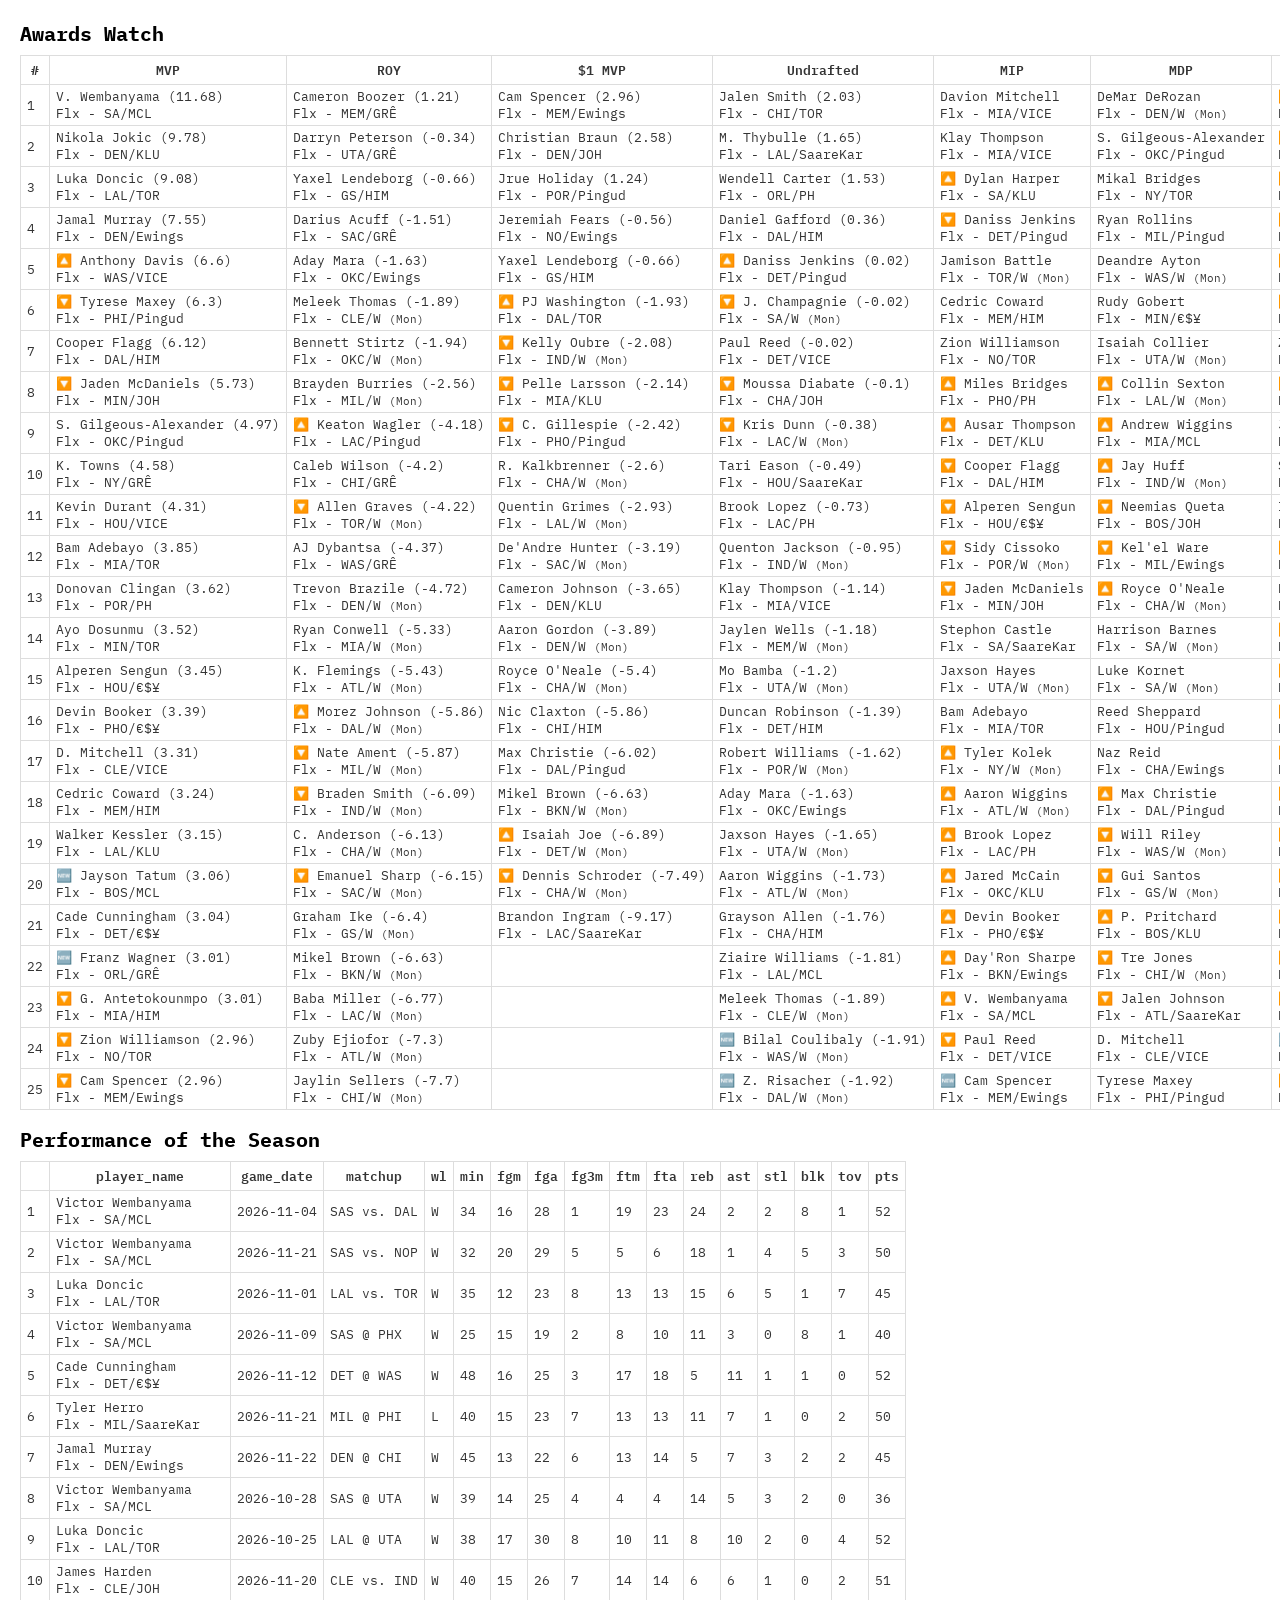
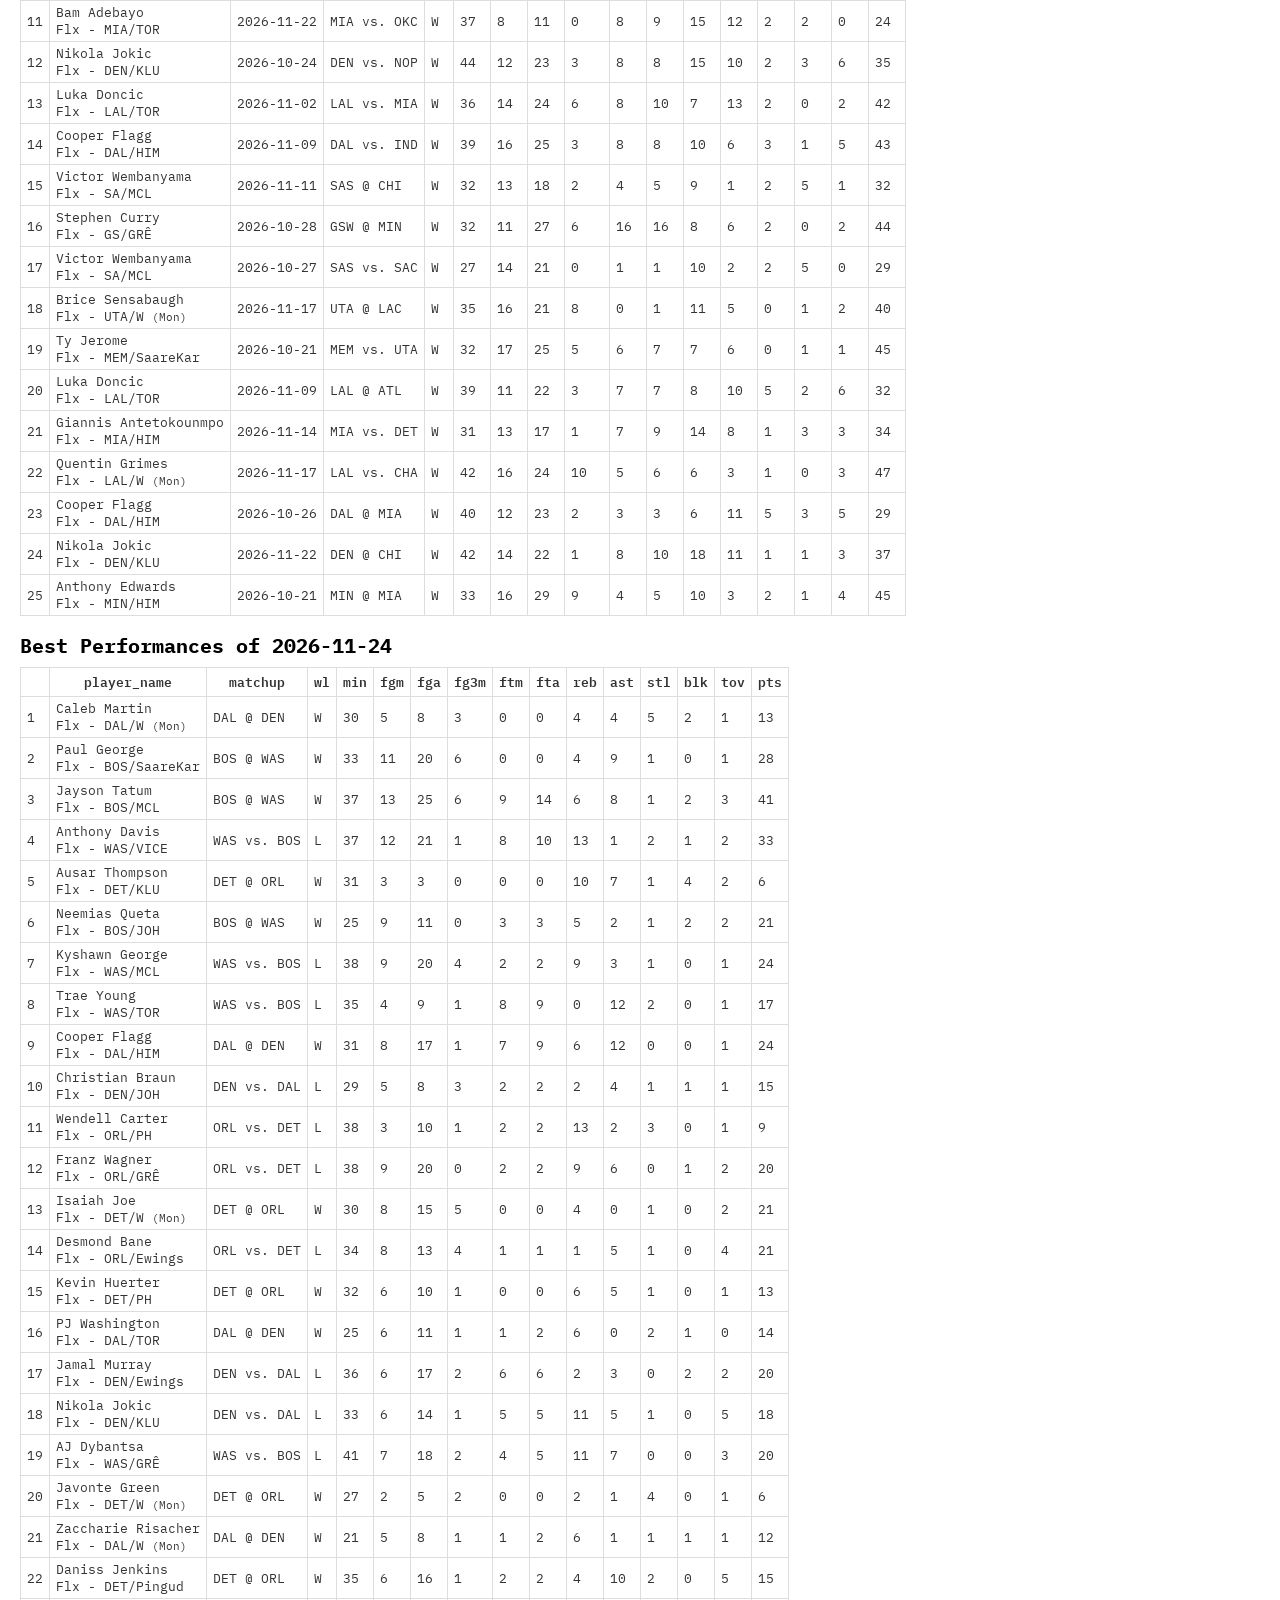
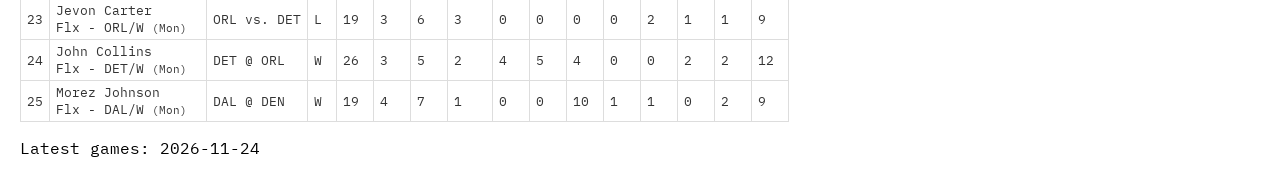
==== commit e0263399: "update" ====
--- a/awards_watch.html
+++ b/awards_watch.html
@@ -29,4 +29,4 @@
 .t th {
   font-weight: 600;
 }
-</style><link href='https://fonts.googleapis.com/css2?family=IBM+Plex+Mono&display=swap' rel='stylesheet'></head><body><h1>Awards Watch</h1><table class='t'><thead><tr><th>#</th><th>MVP</th><th>ROY</th><th>$1 MVP</th><th>Undrafted</th><th>MIP</th><th>MDP</th><th>BVP</th><th>WVP</th></tr></thead><tbody><tr><td> 1</td><td>V. Wembanyama (11.83)<br>Flx - SA/MCL</td><td>Cameron Boozer (1.32)<br>Flx - MEM/GRÊ</td><td>🔼 Cam Spencer (3.11)<br>Flx - MEM/Ewings</td><td>Jalen Smith (2.19)<br>Flx - CHI/TOR</td><td>Davion Mitchell<br>Flx - MIA/VICE</td><td>DeMar DeRozan<br>Flx - DEN/W <small>(Mon)</small></td><td>🔼 Ayo Dosunmu (💲4)<br>Flx - MIN/TOR</td><td>Anthony Edwards (💲43)<br>Flx - MIN/HIM</td></tr><tr><td> 2</td><td>Nikola Jokic (9.36)<br>Flx - DEN/KLU</td><td>Darryn Peterson (-0.23)<br>Flx - UTA/GRÊ</td><td>🔽 Christian Braun (1.78)<br>Flx - DEN/JOH</td><td>🔼 M. Thybulle (1.74)<br>Flx - LAL/SaareKar</td><td>🔼 Klay Thompson<br>Flx - MIA/VICE</td><td>S. Gilgeous-Alexander<br>Flx - OKC/Pingud</td><td>🔽 Davion Mitchell (💲2)<br>Flx - MIA/VICE</td><td>Chet Holmgren (💲33)<br>Flx - OKC/SaareKar</td></tr><tr><td> 3</td><td>Luka Doncic (9.18)<br>Flx - LAL/TOR</td><td>Yaxel Lendeborg (-0.57)<br>Flx - GS/HIM</td><td>Jrue Holiday (1.37)<br>Flx - POR/Pingud</td><td>🔽 Wendell Carter (0.9)<br>Flx - ORL/PH</td><td>🔼 Daniss Jenkins<br>Flx - DET/Pingud</td><td>Mikal Bridges<br>Flx - NY/TOR</td><td>🔼 Cedric Coward (💲5)<br>Flx - MEM/HIM</td><td>Kawhi Leonard (💲27)<br>Flx - TOR/Pingud</td></tr><tr><td> 4</td><td>Jamal Murray (7.11)<br>Flx - DEN/Ewings</td><td>🔼 Darius Acuff (-1.4)<br>Flx - SAC/GRÊ</td><td>🔼 Jeremiah Fears (-0.46)<br>Flx - NO/Ewings</td><td>Daniel Gafford (0.21)<br>Flx - DAL/HIM</td><td>🔼 Dylan Harper<br>Flx - SA/KLU</td><td>Ryan Rollins<br>Flx - MIL/Pingud</td><td>🔽 Anthony Davis (💲15)<br>Flx - WAS/VICE</td><td>T. Haliburton (💲35)<br>Flx - IND/JOH</td></tr><tr><td> 5</td><td>Tyrese Maxey (6.45)<br>Flx - PHI/Pingud</td><td>🔽 Aday Mara (-1.52)<br>Flx - OKC/Ewings</td><td>🔽 Yaxel Lendeborg (-0.57)<br>Flx - GS/HIM</td><td>🔼 J. Champagnie (0.12)<br>Flx - SA/W <small>(Mon)</small></td><td>🔼 Jamison Battle<br>Flx - TOR/W <small>(Mon)</small></td><td>🔼 Deandre Ayton<br>Flx - WAS/W <small>(Mon)</small></td><td>🔼 Miles Bridges (💲4)<br>Flx - PHO/PH</td><td>Jaren Jackson (💲24)<br>Flx - UTA/JOH</td></tr><tr><td> 6</td><td>🔼 Jaden McDaniels (5.91)<br>Flx - MIN/JOH</td><td>Meleek Thomas (-1.77)<br>Flx - CLE/W <small>(Mon)</small></td><td>Pelle Larsson (-2.06)<br>Flx - MIA/KLU</td><td>🔼 Moussa Diabate (0.02)<br>Flx - CHA/JOH</td><td>🔽 Cedric Coward<br>Flx - MEM/HIM</td><td>🔽 Rudy Gobert<br>Flx - MIN/€$¥</td><td>🔼 Jaden McDaniels (💲18)<br>Flx - MIN/JOH</td><td>Kon Knueppel (💲15)<br>Flx - CHA/JOH</td></tr><tr><td> 7</td><td>🔽 Cooper Flagg (5.6)<br>Flx - DAL/HIM</td><td>Bennett Stirtz (-1.83)<br>Flx - OKC/W <small>(Mon)</small></td><td>🔼 Kelly Oubre (-2.12)<br>Flx - IND/W <small>(Mon)</small></td><td>🔽 Paul Reed (-0.05)<br>Flx - DET/VICE</td><td>Zion Williamson<br>Flx - NO/TOR</td><td>Isaiah Collier<br>Flx - UTA/W <small>(Mon)</small></td><td>🔽 Zion Williamson (💲7)<br>Flx - NO/TOR</td><td>Jalen Williams (💲19)<br>Flx - OKC/W <small>(Mon)</small></td></tr><tr><td> 8</td><td>🔽 Anthony Davis (5.53)<br>Flx - WAS/VICE</td><td>Brayden Burries (-2.47)<br>Flx - MIL/W <small>(Mon)</small></td><td>🔼 C. Gillespie (-2.32)<br>Flx - PHO/Pingud</td><td>🔼 Kris Dunn (-0.25)<br>Flx - LAC/W <small>(Mon)</small></td><td>🔼 Cooper Flagg<br>Flx - DAL/HIM</td><td>Neemias Queta<br>Flx - BOS/JOH</td><td>🔽 Kyshawn George (💲2)<br>Flx - WAS/MCL</td><td>🔼 Paolo Banchero (💲18)<br>Flx - ORL/SaareKar</td></tr><tr><td> 9</td><td>S. Gilgeous-Alexander (5.1)<br>Flx - OKC/Pingud</td><td>🔼 Allen Graves (-4.13)<br>Flx - TOR/W <small>(Mon)</small></td><td>🔽 PJ Washington (-2.51)<br>Flx - DAL/TOR</td><td>🔽 Daniss Jenkins (-0.3)<br>Flx - DET/Pingud</td><td>🔽 Miles Bridges<br>Flx - PHO/PH</td><td>Collin Sexton<br>Flx - LAL/W <small>(Mon)</small></td><td>🔽 Jabari Smith (💲8)<br>Flx - HOU/€$¥</td><td>S. Gilgeous-Alexander (💲69)<br>Flx - OKC/Pingud</td></tr><tr><td>10</td><td>🔽 K. Towns (4.66)<br>Flx - NY/GRÊ</td><td>🔽 Caleb Wilson (-4.13)<br>Flx - CHI/GRÊ</td><td>🔽 R. Kalkbrenner (-2.52)<br>Flx - CHA/W <small>(Mon)</small></td><td>🔼 Tari Eason (-0.37)<br>Flx - HOU/SaareKar</td><td>🔼 Alperen Sengun<br>Flx - HOU/€$¥</td><td>🔼 Andrew Wiggins<br>Flx - MIA/MCL</td><td>🔽 Saddiq Bey (💲2)<br>Flx - NO/Pingud</td><td>🔼 Jalen Duren (💲18)<br>Flx - DET/PH</td></tr><tr><td>11</td><td>🔼 Kevin Durant (4.42)<br>Flx - HOU/VICE</td><td>🔽 Keaton Wagler (-4.14)<br>Flx - LAC/Pingud</td><td>Quentin Grimes (-2.85)<br>Flx - LAL/W <small>(Mon)</small></td><td>🔽 Brook Lopez (-0.61)<br>Flx - LAC/PH</td><td>🔽 Sidy Cissoko<br>Flx - POR/W <small>(Mon)</small></td><td>🔼 Jay Huff<br>Flx - IND/W <small>(Mon)</small></td><td>🔼 I. Hartenstein (💲3)<br>Flx - OKC/HIM</td><td>🔼 Lauri Markkanen (💲27)<br>Flx - UTA/Pingud</td></tr><tr><td>12</td><td>🔽 Bam Adebayo (4)<br>Flx - MIA/TOR</td><td>AJ Dybantsa (-4.69)<br>Flx - WAS/GRÊ</td><td>De'Andre Hunter (-3.1)<br>Flx - SAC/W <small>(Mon)</small></td><td>🔽 Quenton Jackson (-0.84)<br>Flx - IND/W <small>(Mon)</small></td><td>🔼 Jaden McDaniels<br>Flx - MIN/JOH</td><td>🔽 Kel'el Ware<br>Flx - MIL/Ewings</td><td>🔼 Zach LaVine (💲5)<br>Flx - SAC/MCL</td><td>🔽 Scottie Barnes (💲39)<br>Flx - TOR/PH</td></tr><tr><td>13</td><td>🔼 Donovan Clingan (3.79)<br>Flx - POR/PH</td><td>Trevon Brazile (-4.77)<br>Flx - DEN/W <small>(Mon)</small></td><td>Cameron Johnson (-3.71)<br>Flx - DEN/KLU</td><td>🔽 Klay Thompson (-1.02)<br>Flx - MIA/VICE</td><td>Ausar Thompson<br>Flx - DET/KLU</td><td>🔼 Royce O'Neale<br>Flx - CHA/W <small>(Mon)</small></td><td>🔽 Franz Wagner (💲12)<br>Flx - ORL/GRÊ</td><td>🔼 Nikola Jokic (💲79)<br>Flx - DEN/KLU</td></tr><tr><td>14</td><td>🔼 Ayo Dosunmu (3.67)<br>Flx - MIN/TOR</td><td>Ryan Conwell (-5.26)<br>Flx - MIA/W <small>(Mon)</small></td><td>Aaron Gordon (-3.75)<br>Flx - DEN/W <small>(Mon)</small></td><td>🔼 Jaylen Wells (-1.07)<br>Flx - MEM/W <small>(Mon)</small></td><td>🔼 Stephon Castle<br>Flx - SA/SaareKar</td><td>Harrison Barnes<br>Flx - SA/W <small>(Mon)</small></td><td>Dyson Daniels (💲9)<br>Flx - ATL/TOR</td><td>🔽 Trey Murphy (💲32)<br>Flx - NO/Ewings</td></tr><tr><td>15</td><td>Alperen Sengun (3.6)<br>Flx - HOU/€$¥</td><td>K. Flemings (-5.38)<br>Flx - ATL/W <small>(Mon)</small></td><td>Royce O'Neale (-5.33)<br>Flx - CHA/W <small>(Mon)</small></td><td>🔼 Mo Bamba (-1.08)<br>Flx - UTA/W <small>(Mon)</small></td><td>🔽 Jaxson Hayes<br>Flx - UTA/W <small>(Mon)</small></td><td>🔽 Luke Kornet<br>Flx - SA/W <small>(Mon)</small></td><td>Ausar Thompson (💲8)<br>Flx - DET/KLU</td><td>🔽 Jalen Johnson (💲38)<br>Flx - ATL/SaareKar</td></tr><tr><td>16</td><td>🔼 Devin Booker (3.53)<br>Flx - PHO/€$¥</td><td>Nate Ament (-5.82)<br>Flx - MIL/W <small>(Mon)</small></td><td>🔼 Nic Claxton (-5.8)<br>Flx - CHI/HIM</td><td>🔽 Duncan Robinson (-1.29)<br>Flx - DET/HIM</td><td>Bam Adebayo<br>Flx - MIA/TOR</td><td>🔼 Reed Sheppard<br>Flx - HOU/Pingud</td><td>Dylan Harper (💲9)<br>Flx - SA/KLU</td><td>🔼 Ja Morant (💲11)<br>Flx - POR/MCL</td></tr><tr><td>17</td><td>🆕 D. Mitchell (3.44)<br>Flx - CLE/VICE</td><td>🔼 Braden Smith (-5.89)<br>Flx - IND/W <small>(Mon)</small></td><td>🔽 Max Christie (-6.04)<br>Flx - DAL/Pingud</td><td>🆕 Robert Williams (-1.51)<br>Flx - POR/W <small>(Mon)</small></td><td>Paul Reed<br>Flx - DET/VICE</td><td>Naz Reid<br>Flx - CHA/Ewings</td><td>🔼 Day'Ron Sharpe (💲3)<br>Flx - BKN/Ewings</td><td>🔽 Brandon Miller (💲26)<br>Flx - CHA/KLU</td></tr><tr><td>18</td><td>🔽 Cedric Coward (3.4)<br>Flx - MEM/HIM</td><td>🔽 Emanuel Sharp (-6.08)<br>Flx - SAC/W <small>(Mon)</small></td><td>Mikel Brown (-6.59)<br>Flx - BKN/W <small>(Mon)</small></td><td>🔽 Aday Mara (-1.52)<br>Flx - OKC/Ewings</td><td>🔽 Tyler Kolek<br>Flx - NY/W <small>(Mon)</small></td><td>🔼 Will Riley<br>Flx - WAS/W <small>(Mon)</small></td><td>🔼 VJ Edgecombe (💲16)<br>Flx - PHI/MCL</td><td>🔽 Coby White (💲7)<br>Flx - CHA/€$¥</td></tr><tr><td>19</td><td>🔼 Walker Kessler (3.32)<br>Flx - LAL/KLU</td><td>🔼 C. Anderson (-6.08)<br>Flx - CHA/W <small>(Mon)</small></td><td>Dennis Schroder (-7.47)<br>Flx - CHA/W <small>(Mon)</small></td><td>🔽 Jaxson Hayes (-1.55)<br>Flx - UTA/W <small>(Mon)</small></td><td>🔽 Aaron Wiggins<br>Flx - ATL/W <small>(Mon)</small></td><td>🔽 Tre Jones<br>Flx - CHI/W <small>(Mon)</small></td><td>🔼 Ty Jerome (💲9)<br>Flx - MEM/SaareKar</td><td>Jayson Tatum (💲45)<br>Flx - BOS/MCL</td></tr><tr><td>20</td><td>🔽 G. Antetokounmpo (3.18)<br>Flx - MIA/HIM</td><td>🔽 Morez Johnson (-6.32)<br>Flx - DAL/W <small>(Mon)</small></td><td>Isaiah Joe (-7.56)<br>Flx - DET/W <small>(Mon)</small></td><td>🔽 Aaron Wiggins (-1.61)<br>Flx - ATL/W <small>(Mon)</small></td><td>🔽 Brook Lopez<br>Flx - LAC/PH</td><td>🔼 Gui Santos<br>Flx - GS/W <small>(Mon)</small></td><td>🔽 Bam Adebayo (💲22)<br>Flx - MIA/TOR</td><td>🔼 Cade Cunningham (💲48)<br>Flx - DET/€$¥</td></tr><tr><td>21</td><td>🔽 Cade Cunningham (3.17)<br>Flx - DET/€$¥</td><td>🔽 Graham Ike (-6.34)<br>Flx - GS/W <small>(Mon)</small></td><td>Brandon Ingram (-9.14)<br>Flx - LAC/SaareKar</td><td>🔽 Grayson Allen (-1.69)<br>Flx - CHA/HIM</td><td>🔽 Jared McCain<br>Flx - OKC/KLU</td><td>🔼 Jalen Johnson<br>Flx - ATL/SaareKar</td><td>🔼 Ace Bailey (💲8)<br>Flx - UTA/KLU</td><td>🔼 Jalen Suggs (💲6)<br>Flx - ORL/Ewings</td></tr><tr><td>22</td><td>🆕 Cam Spencer (3.11)<br>Flx - MEM/Ewings</td><td>Mikel Brown (-6.59)<br>Flx - BKN/W <small>(Mon)</small></td><td></td><td>🔽 Ziaire Williams (-1.7)<br>Flx - LAL/MCL</td><td>🔽 Jamal Murray<br>Flx - DEN/Ewings</td><td>🔼 P. Pritchard<br>Flx - BOS/KLU</td><td>🔽 Alex Sarr (💲9)<br>Flx - WAS/€$¥</td><td>🆕 G. Antetokounmpo (💲46)<br>Flx - MIA/HIM</td></tr><tr><td>23</td><td>🔽 Zion Williamson (3.06)<br>Flx - NO/TOR</td><td>🔽 Baba Miller (-6.72)<br>Flx - LAC/W <small>(Mon)</small></td><td></td><td>🔼 Meleek Thomas (-1.77)<br>Flx - CLE/W <small>(Mon)</small></td><td>🔼 Devin Booker<br>Flx - PHO/€$¥</td><td>🆕 Max Christie<br>Flx - DAL/Pingud</td><td>🆕 Walker Kessler (💲20)<br>Flx - LAL/KLU</td><td>🔼 Ryan Rollins (💲14)<br>Flx - MIL/Pingud</td></tr><tr><td>24</td><td>Jabari Smith (2.8)<br>Flx - HOU/€$¥</td><td>🔽 Zuby Ejiofor (-7.25)<br>Flx - ATL/W <small>(Mon)</small></td><td></td><td>🆕 Bennett Stirtz (-1.83)<br>Flx - OKC/W <small>(Mon)</small></td><td>🔽 Day'Ron Sharpe<br>Flx - BKN/Ewings</td><td>🔽 D. Mitchell<br>Flx - CLE/VICE</td><td>🔽 Paul George (💲13)<br>Flx - BOS/SaareKar</td><td>Cason Wallace (💲2)<br>Flx - OKC/W <small>(Mon)</small></td></tr><tr><td>25</td><td>🔽 Davion Mitchell (2.75)<br>Flx - MIA/VICE</td><td>🆕 Jaylin Sellers (-7.66)<br>Flx - CHI/W <small>(Mon)</small></td><td></td><td>🔽 D. Melton (-1.99)<br>Flx - GS/VICE</td><td>🔽 V. Wembanyama<br>Flx - SA/MCL</td><td>🆕 Tyrese Maxey<br>Flx - PHI/Pingud</td><td>🆕 Donovan Clingan (💲22)<br>Flx - POR/PH</td><td>🆕 Derrick White (💲30)<br>Flx - BOS/JOH</td></tr></tbody></table><h1>Performance of the Season</h1><table class='t'><thead><tr><th> </th><th>player_name</th><th>game_date</th><th>matchup</th><th>wl</th><th>min</th><th>fgm</th><th>fga</th><th>fg3m</th><th>ftm</th><th>fta</th><th>reb</th><th>ast</th><th>stl</th><th>blk</th><th>tov</th><th>pts</th></tr></thead><tbody><tr><td> 1</td><td>Victor Wembanyama<br>Flx - SA/MCL</td><td>2026-11-04</td><td>SAS vs. DAL</td><td>W</td><td>34</td><td>16</td><td>28</td><td> 1</td><td>19</td><td>23</td><td>24</td><td> 2</td><td>2</td><td>8</td><td>1</td><td>52</td></tr><tr><td> 2</td><td>Victor Wembanyama<br>Flx - SA/MCL</td><td>2026-11-21</td><td>SAS vs. NOP</td><td>W</td><td>32</td><td>20</td><td>29</td><td> 5</td><td> 5</td><td> 6</td><td>18</td><td> 1</td><td>4</td><td>5</td><td>3</td><td>50</td></tr><tr><td> 3</td><td>Luka Doncic<br>Flx - LAL/TOR</td><td>2026-11-01</td><td>LAL vs. TOR</td><td>W</td><td>35</td><td>12</td><td>23</td><td> 8</td><td>13</td><td>13</td><td>15</td><td> 6</td><td>5</td><td>1</td><td>7</td><td>45</td></tr><tr><td> 4</td><td>Victor Wembanyama<br>Flx - SA/MCL</td><td>2026-11-09</td><td>SAS @ PHX</td><td>W</td><td>25</td><td>15</td><td>19</td><td> 2</td><td> 8</td><td>10</td><td>11</td><td> 3</td><td>0</td><td>8</td><td>1</td><td>40</td></tr><tr><td> 5</td><td>Cade Cunningham<br>Flx - DET/€$¥</td><td>2026-11-12</td><td>DET @ WAS</td><td>W</td><td>48</td><td>16</td><td>25</td><td> 3</td><td>17</td><td>18</td><td> 5</td><td>11</td><td>1</td><td>1</td><td>0</td><td>52</td></tr><tr><td> 6</td><td>Tyler Herro<br>Flx - MIL/SaareKar</td><td>2026-11-21</td><td>MIL @ PHI</td><td>L</td><td>40</td><td>15</td><td>23</td><td> 7</td><td>13</td><td>13</td><td>11</td><td> 7</td><td>1</td><td>0</td><td>2</td><td>50</td></tr><tr><td> 7</td><td>Jamal Murray<br>Flx - DEN/Ewings</td><td>2026-11-22</td><td>DEN @ CHI</td><td>W</td><td>45</td><td>13</td><td>22</td><td> 6</td><td>13</td><td>14</td><td> 5</td><td> 7</td><td>3</td><td>2</td><td>2</td><td>45</td></tr><tr><td> 8</td><td>Victor Wembanyama<br>Flx - SA/MCL</td><td>2026-10-28</td><td>SAS @ UTA</td><td>W</td><td>39</td><td>14</td><td>25</td><td> 4</td><td> 4</td><td> 4</td><td>14</td><td> 5</td><td>3</td><td>2</td><td>0</td><td>36</td></tr><tr><td> 9</td><td>Luka Doncic<br>Flx - LAL/TOR</td><td>2026-10-25</td><td>LAL @ UTA</td><td>W</td><td>38</td><td>17</td><td>30</td><td> 8</td><td>10</td><td>11</td><td> 8</td><td>10</td><td>2</td><td>0</td><td>4</td><td>52</td></tr><tr><td>10</td><td>James Harden<br>Flx - CLE/JOH</td><td>2026-11-20</td><td>CLE vs. IND</td><td>W</td><td>40</td><td>15</td><td>26</td><td> 7</td><td>14</td><td>14</td><td> 6</td><td> 6</td><td>1</td><td>0</td><td>2</td><td>51</td></tr><tr><td>11</td><td>Bam Adebayo<br>Flx - MIA/TOR</td><td>2026-11-22</td><td>MIA vs. OKC</td><td>W</td><td>37</td><td> 8</td><td>11</td><td> 0</td><td> 8</td><td> 9</td><td>15</td><td>12</td><td>2</td><td>2</td><td>0</td><td>24</td></tr><tr><td>12</td><td>Nikola Jokic<br>Flx - DEN/KLU</td><td>2026-10-24</td><td>DEN vs. NOP</td><td>W</td><td>44</td><td>12</td><td>23</td><td> 3</td><td> 8</td><td> 8</td><td>15</td><td>10</td><td>2</td><td>3</td><td>6</td><td>35</td></tr><tr><td>13</td><td>Luka Doncic<br>Flx - LAL/TOR</td><td>2026-11-02</td><td>LAL vs. MIA</td><td>W</td><td>36</td><td>14</td><td>24</td><td> 6</td><td> 8</td><td>10</td><td> 7</td><td>13</td><td>2</td><td>0</td><td>2</td><td>42</td></tr><tr><td>14</td><td>Cooper Flagg<br>Flx - DAL/HIM</td><td>2026-11-09</td><td>DAL vs. IND</td><td>W</td><td>39</td><td>16</td><td>25</td><td> 3</td><td> 8</td><td> 8</td><td>10</td><td> 6</td><td>3</td><td>1</td><td>5</td><td>43</td></tr><tr><td>15</td><td>Victor Wembanyama<br>Flx - SA/MCL</td><td>2026-11-11</td><td>SAS @ CHI</td><td>W</td><td>32</td><td>13</td><td>18</td><td> 2</td><td> 4</td><td> 5</td><td> 9</td><td> 1</td><td>2</td><td>5</td><td>1</td><td>32</td></tr><tr><td>16</td><td>Stephen Curry<br>Flx - GS/GRÊ</td><td>2026-10-28</td><td>GSW @ MIN</td><td>W</td><td>32</td><td>11</td><td>27</td><td> 6</td><td>16</td><td>16</td><td> 8</td><td> 6</td><td>2</td><td>0</td><td>2</td><td>44</td></tr><tr><td>17</td><td>Victor Wembanyama<br>Flx - SA/MCL</td><td>2026-10-27</td><td>SAS vs. SAC</td><td>W</td><td>27</td><td>14</td><td>21</td><td> 0</td><td> 1</td><td> 1</td><td>10</td><td> 2</td><td>2</td><td>5</td><td>0</td><td>29</td></tr><tr><td>18</td><td>Brice Sensabaugh<br>Flx - UTA/W <small>(Mon)</small></td><td>2026-11-17</td><td>UTA @ LAC</td><td>W</td><td>35</td><td>16</td><td>21</td><td> 8</td><td> 0</td><td> 1</td><td>11</td><td> 5</td><td>0</td><td>1</td><td>2</td><td>40</td></tr><tr><td>19</td><td>Ty Jerome<br>Flx - MEM/SaareKar</td><td>2026-10-21</td><td>MEM vs. UTA</td><td>W</td><td>32</td><td>17</td><td>25</td><td> 5</td><td> 6</td><td> 7</td><td> 7</td><td> 6</td><td>0</td><td>1</td><td>1</td><td>45</td></tr><tr><td>20</td><td>Luka Doncic<br>Flx - LAL/TOR</td><td>2026-11-09</td><td>LAL @ ATL</td><td>W</td><td>39</td><td>11</td><td>22</td><td> 3</td><td> 7</td><td> 7</td><td> 8</td><td>10</td><td>5</td><td>2</td><td>6</td><td>32</td></tr><tr><td>21</td><td>Giannis Antetokounmpo<br>Flx - MIA/HIM</td><td>2026-11-14</td><td>MIA vs. DET</td><td>W</td><td>31</td><td>13</td><td>17</td><td> 1</td><td> 7</td><td> 9</td><td>14</td><td> 8</td><td>1</td><td>3</td><td>3</td><td>34</td></tr><tr><td>22</td><td>Quentin Grimes<br>Flx - LAL/W <small>(Mon)</small></td><td>2026-11-17</td><td>LAL vs. CHA</td><td>W</td><td>42</td><td>16</td><td>24</td><td>10</td><td> 5</td><td> 6</td><td> 6</td><td> 3</td><td>1</td><td>0</td><td>3</td><td>47</td></tr><tr><td>23</td><td>Cooper Flagg<br>Flx - DAL/HIM</td><td>2026-10-26</td><td>DAL @ MIA</td><td>W</td><td>40</td><td>12</td><td>23</td><td> 2</td><td> 3</td><td> 3</td><td> 6</td><td>11</td><td>5</td><td>3</td><td>5</td><td>29</td></tr><tr><td>24</td><td>Nikola Jokic<br>Flx - DEN/KLU</td><td>2026-11-22</td><td>DEN @ CHI</td><td>W</td><td>42</td><td>14</td><td>22</td><td> 1</td><td> 8</td><td>10</td><td>18</td><td>11</td><td>1</td><td>1</td><td>3</td><td>37</td></tr><tr><td>25</td><td>Anthony Edwards<br>Flx - MIN/HIM</td><td>2026-10-21</td><td>MIN @ MIA</td><td>W</td><td>33</td><td>16</td><td>29</td><td> 9</td><td> 4</td><td> 5</td><td>10</td><td> 3</td><td>2</td><td>1</td><td>4</td><td>45</td></tr></tbody></table><h1>Best Performances of 2026-11-23</h1><table class='t'><thead><tr><th> </th><th>player_name</th><th>matchup</th><th>wl</th><th>min</th><th>fgm</th><th>fga</th><th>fg3m</th><th>ftm</th><th>fta</th><th>reb</th><th>ast</th><th>stl</th><th>blk</th><th>tov</th><th>pts</th></tr></thead><tbody><tr><td> 1</td><td>Jaden McDaniels<br>Flx - MIN/JOH</td><td>MIN vs. BKN</td><td>W</td><td>34</td><td>12</td><td>16</td><td>4</td><td> 6</td><td> 8</td><td>10</td><td> 6</td><td>2</td><td>0</td><td>1</td><td>34</td></tr><tr><td> 2</td><td>Tyler Herro<br>Flx - MIL/SaareKar</td><td>MIL @ TOR</td><td>W</td><td>37</td><td>10</td><td>16</td><td>4</td><td> 8</td><td> 8</td><td> 6</td><td> 8</td><td>1</td><td>1</td><td>3</td><td>32</td></tr><tr><td> 3</td><td>Scottie Barnes<br>Flx - TOR/PH</td><td>TOR vs. MIL</td><td>L</td><td>38</td><td>12</td><td>25</td><td>2</td><td> 5</td><td> 6</td><td> 5</td><td> 8</td><td>2</td><td>4</td><td>2</td><td>31</td></tr><tr><td> 4</td><td>Kevin Durant<br>Flx - HOU/VICE</td><td>HOU vs. LAC</td><td>W</td><td>33</td><td>11</td><td>19</td><td>4</td><td> 6</td><td> 6</td><td> 9</td><td> 4</td><td>0</td><td>1</td><td>2</td><td>32</td></tr><tr><td> 5</td><td>Jalen Slawson<br>Flx - IND/W <small>(Mon)</small></td><td>IND vs. OKC</td><td>W</td><td>20</td><td> 5</td><td> 9</td><td>3</td><td> 3</td><td> 4</td><td>10</td><td> 2</td><td>1</td><td>4</td><td>1</td><td>16</td></tr><tr><td> 6</td><td>Christian Anderson<br>Flx - CHA/W <small>(Mon)</small></td><td>CHA vs. MEM</td><td>L</td><td>25</td><td> 9</td><td>12</td><td>6</td><td> 1</td><td> 1</td><td> 2</td><td> 3</td><td>1</td><td>1</td><td>1</td><td>25</td></tr><tr><td> 7</td><td>Jordan Poole<br>Flx - NO/W <small>(Mon)</small></td><td>NOP vs. PHX</td><td>L</td><td>27</td><td> 9</td><td>12</td><td>6</td><td> 4</td><td> 4</td><td> 0</td><td> 3</td><td>1</td><td>0</td><td>1</td><td>28</td></tr><tr><td> 8</td><td>Myles Turner<br>Flx - MIL/€$¥</td><td>MIL @ TOR</td><td>W</td><td>28</td><td> 9</td><td>12</td><td>5</td><td> 4</td><td> 5</td><td>11</td><td> 1</td><td>0</td><td>2</td><td>4</td><td>27</td></tr><tr><td> 9</td><td>Kenrich Williams<br>Flx - OKC/W <small>(Mon)</small></td><td>OKC @ IND</td><td>L</td><td>26</td><td> 8</td><td>13</td><td>4</td><td> 0</td><td> 0</td><td> 9</td><td> 2</td><td>1</td><td>1</td><td>0</td><td>20</td></tr><tr><td>10</td><td>Stephon Castle<br>Flx - SA/SaareKar</td><td>SAS @ SAC</td><td>W</td><td>37</td><td> 9</td><td>23</td><td>4</td><td> 6</td><td> 6</td><td> 8</td><td>11</td><td>0</td><td>0</td><td>2</td><td>28</td></tr><tr><td>11</td><td>Donovan Clingan<br>Flx - POR/PH</td><td>POR @ PHI</td><td>W</td><td>29</td><td> 7</td><td> 8</td><td>1</td><td> 0</td><td> 2</td><td>18</td><td> 5</td><td>0</td><td>2</td><td>1</td><td>15</td></tr><tr><td>12</td><td>Donovan Mitchell<br>Flx - CLE/VICE</td><td>CLE @ CHI</td><td>L</td><td>37</td><td> 8</td><td>17</td><td>1</td><td>11</td><td>12</td><td> 3</td><td> 5</td><td>1</td><td>2</td><td>2</td><td>28</td></tr><tr><td>13</td><td>Cam Spencer<br>Flx - MEM/Ewings</td><td>MEM @ CHA</td><td>W</td><td>21</td><td> 5</td><td> 7</td><td>3</td><td>11</td><td>11</td><td> 1</td><td> 5</td><td>0</td><td>0</td><td>1</td><td>24</td></tr><tr><td>14</td><td>Moussa Diabate<br>Flx - CHA/JOH</td><td>CHA vs. MEM</td><td>L</td><td>35</td><td> 3</td><td> 4</td><td>0</td><td> 4</td><td> 4</td><td>10</td><td> 3</td><td>2</td><td>2</td><td>1</td><td>10</td></tr><tr><td>15</td><td>Shai Gilgeous-Alexander<br>Flx - OKC/Pingud</td><td>OKC @ IND</td><td>L</td><td>38</td><td>13</td><td>30</td><td>4</td><td> 8</td><td>10</td><td> 5</td><td> 7</td><td>0</td><td>1</td><td>2</td><td>38</td></tr><tr><td>16</td><td>Joan Beringer<br>Flx - MIN/W <small>(Mon)</small></td><td>MIN vs. BKN</td><td>W</td><td>19</td><td> 0</td><td> 0</td><td>0</td><td> 0</td><td> 0</td><td> 4</td><td> 0</td><td>4</td><td>4</td><td>0</td><td> 0</td></tr><tr><td>17</td><td>Matisse Thybulle<br>Flx - LAL/SaareKar</td><td>LAL vs. UTA</td><td>W</td><td>27</td><td> 6</td><td> 9</td><td>2</td><td> 0</td><td> 0</td><td> 4</td><td> 0</td><td>2</td><td>2</td><td>0</td><td>14</td></tr><tr><td>18</td><td>Devin Booker<br>Flx - PHO/€$¥</td><td>PHX @ NOP</td><td>W</td><td>42</td><td> 8</td><td>20</td><td>2</td><td> 4</td><td> 5</td><td> 5</td><td> 8</td><td>3</td><td>1</td><td>3</td><td>22</td></tr><tr><td>19</td><td>Peyton Watson<br>Flx - CLE/SaareKar</td><td>CLE @ CHI</td><td>L</td><td>29</td><td> 3</td><td> 7</td><td>1</td><td> 1</td><td> 2</td><td>10</td><td> 3</td><td>0</td><td>6</td><td>3</td><td> 8</td></tr><tr><td>20</td><td>Ty Jerome<br>Flx - MEM/SaareKar</td><td>MEM @ CHA</td><td>W</td><td>29</td><td>10</td><td>21</td><td>7</td><td> 2</td><td> 2</td><td> 4</td><td> 3</td><td>2</td><td>0</td><td>5</td><td>29</td></tr><tr><td>21</td><td>Luke Kornet<br>Flx - SA/W <small>(Mon)</small></td><td>SAS @ SAC</td><td>W</td><td>29</td><td> 7</td><td>10</td><td>0</td><td> 4</td><td> 4</td><td>11</td><td> 3</td><td>0</td><td>0</td><td>0</td><td>18</td></tr><tr><td>22</td><td>Julian Champagnie<br>Flx - SA/W <small>(Mon)</small></td><td>SAS @ SAC</td><td>W</td><td>30</td><td> 7</td><td>14</td><td>6</td><td> 2</td><td> 3</td><td> 7</td><td> 3</td><td>0</td><td>1</td><td>2</td><td>22</td></tr><tr><td>23</td><td>Kelly Oubre<br>Flx - IND/W <small>(Mon)</small></td><td>IND vs. OKC</td><td>W</td><td>28</td><td> 8</td><td>13</td><td>4</td><td> 0</td><td> 0</td><td> 4</td><td> 2</td><td>0</td><td>2</td><td>2</td><td>20</td></tr><tr><td>24</td><td>Brayden Burries<br>Flx - MIL/W <small>(Mon)</small></td><td>MIL @ TOR</td><td>W</td><td>29</td><td> 4</td><td> 7</td><td>1</td><td> 5</td><td> 6</td><td>10</td><td> 4</td><td>3</td><td>1</td><td>4</td><td>14</td></tr><tr><td>25</td><td>Darius Garland<br>Flx - LAC/Ewings</td><td>LAC @ HOU</td><td>L</td><td>34</td><td>10</td><td>21</td><td>4</td><td> 2</td><td> 2</td><td> 1</td><td> 8</td><td>0</td><td>0</td><td>1</td><td>26</td></tr></tbody></table><p>Latest games: 2026-11-23</p></body></html>
+</style><link href='https://fonts.googleapis.com/css2?family=IBM+Plex+Mono&display=swap' rel='stylesheet'></head><body><h1>Awards Watch</h1><table class='t'><thead><tr><th>#</th><th>MVP</th><th>ROY</th><th>$1 MVP</th><th>Undrafted</th><th>MIP</th><th>MDP</th><th>BVP</th><th>WVP</th></tr></thead><tbody><tr><td> 1</td><td>V. Wembanyama (11.68)<br>Flx - SA/MCL</td><td>Cameron Boozer (1.21)<br>Flx - MEM/GRÊ</td><td>Cam Spencer (2.96)<br>Flx - MEM/Ewings</td><td>Jalen Smith (2.03)<br>Flx - CHI/TOR</td><td>Davion Mitchell<br>Flx - MIA/VICE</td><td>DeMar DeRozan<br>Flx - DEN/W <small>(Mon)</small></td><td>🔼 Anthony Davis (💲15)<br>Flx - WAS/VICE</td><td>Anthony Edwards (💲43)<br>Flx - MIN/HIM</td></tr><tr><td> 2</td><td>Nikola Jokic (9.78)<br>Flx - DEN/KLU</td><td>Darryn Peterson (-0.34)<br>Flx - UTA/GRÊ</td><td>Christian Braun (2.58)<br>Flx - DEN/JOH</td><td>M. Thybulle (1.65)<br>Flx - LAL/SaareKar</td><td>Klay Thompson<br>Flx - MIA/VICE</td><td>S. Gilgeous-Alexander<br>Flx - OKC/Pingud</td><td>🔽 Ayo Dosunmu (💲4)<br>Flx - MIN/TOR</td><td>Chet Holmgren (💲33)<br>Flx - OKC/SaareKar</td></tr><tr><td> 3</td><td>Luka Doncic (9.08)<br>Flx - LAL/TOR</td><td>Yaxel Lendeborg (-0.66)<br>Flx - GS/HIM</td><td>Jrue Holiday (1.24)<br>Flx - POR/Pingud</td><td>Wendell Carter (1.53)<br>Flx - ORL/PH</td><td>🔼 Dylan Harper<br>Flx - SA/KLU</td><td>Mikal Bridges<br>Flx - NY/TOR</td><td>🔽 Davion Mitchell (💲2)<br>Flx - MIA/VICE</td><td>Kawhi Leonard (💲27)<br>Flx - TOR/Pingud</td></tr><tr><td> 4</td><td>Jamal Murray (7.55)<br>Flx - DEN/Ewings</td><td>Darius Acuff (-1.51)<br>Flx - SAC/GRÊ</td><td>Jeremiah Fears (-0.56)<br>Flx - NO/Ewings</td><td>Daniel Gafford (0.36)<br>Flx - DAL/HIM</td><td>🔽 Daniss Jenkins<br>Flx - DET/Pingud</td><td>Ryan Rollins<br>Flx - MIL/Pingud</td><td>🔽 Cedric Coward (💲5)<br>Flx - MEM/HIM</td><td>T. Haliburton (💲35)<br>Flx - IND/JOH</td></tr><tr><td> 5</td><td>🔼 Anthony Davis (6.6)<br>Flx - WAS/VICE</td><td>Aday Mara (-1.63)<br>Flx - OKC/Ewings</td><td>Yaxel Lendeborg (-0.66)<br>Flx - GS/HIM</td><td>🔼 Daniss Jenkins (0.02)<br>Flx - DET/Pingud</td><td>Jamison Battle<br>Flx - TOR/W <small>(Mon)</small></td><td>Deandre Ayton<br>Flx - WAS/W <small>(Mon)</small></td><td>🔼 Kyshawn George (💲2)<br>Flx - WAS/MCL</td><td>Jaren Jackson (💲24)<br>Flx - UTA/JOH</td></tr><tr><td> 6</td><td>🔽 Tyrese Maxey (6.3)<br>Flx - PHI/Pingud</td><td>Meleek Thomas (-1.89)<br>Flx - CLE/W <small>(Mon)</small></td><td>🔼 PJ Washington (-1.93)<br>Flx - DAL/TOR</td><td>🔽 J. Champagnie (-0.02)<br>Flx - SA/W <small>(Mon)</small></td><td>Cedric Coward<br>Flx - MEM/HIM</td><td>Rudy Gobert<br>Flx - MIN/€$¥</td><td>🔽 Miles Bridges (💲4)<br>Flx - PHO/PH</td><td>Kon Knueppel (💲15)<br>Flx - CHA/JOH</td></tr><tr><td> 7</td><td>Cooper Flagg (6.12)<br>Flx - DAL/HIM</td><td>Bennett Stirtz (-1.94)<br>Flx - OKC/W <small>(Mon)</small></td><td>🔽 Kelly Oubre (-2.08)<br>Flx - IND/W <small>(Mon)</small></td><td>Paul Reed (-0.02)<br>Flx - DET/VICE</td><td>Zion Williamson<br>Flx - NO/TOR</td><td>Isaiah Collier<br>Flx - UTA/W <small>(Mon)</small></td><td>Zion Williamson (💲7)<br>Flx - NO/TOR</td><td>Jalen Williams (💲19)<br>Flx - OKC/W <small>(Mon)</small></td></tr><tr><td> 8</td><td>🔽 Jaden McDaniels (5.73)<br>Flx - MIN/JOH</td><td>Brayden Burries (-2.56)<br>Flx - MIL/W <small>(Mon)</small></td><td>🔽 Pelle Larsson (-2.14)<br>Flx - MIA/KLU</td><td>🔽 Moussa Diabate (-0.1)<br>Flx - CHA/JOH</td><td>🔼 Miles Bridges<br>Flx - PHO/PH</td><td>🔼 Collin Sexton<br>Flx - LAL/W <small>(Mon)</small></td><td>🔽 Jaden McDaniels (💲18)<br>Flx - MIN/JOH</td><td>🔼 S. Gilgeous-Alexander (💲69)<br>Flx - OKC/Pingud</td></tr><tr><td> 9</td><td>S. Gilgeous-Alexander (4.97)<br>Flx - OKC/Pingud</td><td>🔼 Keaton Wagler (-4.18)<br>Flx - LAC/Pingud</td><td>🔽 C. Gillespie (-2.42)<br>Flx - PHO/Pingud</td><td>🔽 Kris Dunn (-0.38)<br>Flx - LAC/W <small>(Mon)</small></td><td>🔼 Ausar Thompson<br>Flx - DET/KLU</td><td>🔼 Andrew Wiggins<br>Flx - MIA/MCL</td><td>Jabari Smith (💲8)<br>Flx - HOU/€$¥</td><td>🔽 Paolo Banchero (💲18)<br>Flx - ORL/SaareKar</td></tr><tr><td>10</td><td>K. Towns (4.58)<br>Flx - NY/GRÊ</td><td>Caleb Wilson (-4.2)<br>Flx - CHI/GRÊ</td><td>R. Kalkbrenner (-2.6)<br>Flx - CHA/W <small>(Mon)</small></td><td>Tari Eason (-0.49)<br>Flx - HOU/SaareKar</td><td>🔽 Cooper Flagg<br>Flx - DAL/HIM</td><td>🔼 Jay Huff<br>Flx - IND/W <small>(Mon)</small></td><td>Saddiq Bey (💲2)<br>Flx - NO/Pingud</td><td>Jalen Duren (💲18)<br>Flx - DET/PH</td></tr><tr><td>11</td><td>Kevin Durant (4.31)<br>Flx - HOU/VICE</td><td>🔽 Allen Graves (-4.22)<br>Flx - TOR/W <small>(Mon)</small></td><td>Quentin Grimes (-2.93)<br>Flx - LAL/W <small>(Mon)</small></td><td>Brook Lopez (-0.73)<br>Flx - LAC/PH</td><td>🔽 Alperen Sengun<br>Flx - HOU/€$¥</td><td>🔽 Neemias Queta<br>Flx - BOS/JOH</td><td>I. Hartenstein (💲3)<br>Flx - OKC/HIM</td><td>Lauri Markkanen (💲27)<br>Flx - UTA/Pingud</td></tr><tr><td>12</td><td>Bam Adebayo (3.85)<br>Flx - MIA/TOR</td><td>AJ Dybantsa (-4.37)<br>Flx - WAS/GRÊ</td><td>De'Andre Hunter (-3.19)<br>Flx - SAC/W <small>(Mon)</small></td><td>Quenton Jackson (-0.95)<br>Flx - IND/W <small>(Mon)</small></td><td>🔽 Sidy Cissoko<br>Flx - POR/W <small>(Mon)</small></td><td>🔽 Kel'el Ware<br>Flx - MIL/Ewings</td><td>🔼 Ausar Thompson (💲8)<br>Flx - DET/KLU</td><td>Scottie Barnes (💲39)<br>Flx - TOR/PH</td></tr><tr><td>13</td><td>Donovan Clingan (3.62)<br>Flx - POR/PH</td><td>Trevon Brazile (-4.72)<br>Flx - DEN/W <small>(Mon)</small></td><td>Cameron Johnson (-3.65)<br>Flx - DEN/KLU</td><td>Klay Thompson (-1.14)<br>Flx - MIA/VICE</td><td>🔽 Jaden McDaniels<br>Flx - MIN/JOH</td><td>🔼 Royce O'Neale<br>Flx - CHA/W <small>(Mon)</small></td><td>Franz Wagner (💲12)<br>Flx - ORL/GRÊ</td><td>🔼 Trey Murphy (💲32)<br>Flx - NO/Ewings</td></tr><tr><td>14</td><td>Ayo Dosunmu (3.52)<br>Flx - MIN/TOR</td><td>Ryan Conwell (-5.33)<br>Flx - MIA/W <small>(Mon)</small></td><td>Aaron Gordon (-3.89)<br>Flx - DEN/W <small>(Mon)</small></td><td>Jaylen Wells (-1.18)<br>Flx - MEM/W <small>(Mon)</small></td><td>Stephon Castle<br>Flx - SA/SaareKar</td><td>Harrison Barnes<br>Flx - SA/W <small>(Mon)</small></td><td>🔽 Zach LaVine (💲5)<br>Flx - SAC/MCL</td><td>🔼 Jalen Johnson (💲38)<br>Flx - ATL/SaareKar</td></tr><tr><td>15</td><td>Alperen Sengun (3.45)<br>Flx - HOU/€$¥</td><td>K. Flemings (-5.43)<br>Flx - ATL/W <small>(Mon)</small></td><td>Royce O'Neale (-5.4)<br>Flx - CHA/W <small>(Mon)</small></td><td>Mo Bamba (-1.2)<br>Flx - UTA/W <small>(Mon)</small></td><td>Jaxson Hayes<br>Flx - UTA/W <small>(Mon)</small></td><td>Luke Kornet<br>Flx - SA/W <small>(Mon)</small></td><td>🔼 Paul George (💲13)<br>Flx - BOS/SaareKar</td><td>🔽 Nikola Jokic (💲79)<br>Flx - DEN/KLU</td></tr><tr><td>16</td><td>Devin Booker (3.39)<br>Flx - PHO/€$¥</td><td>🔼 Morez Johnson (-5.86)<br>Flx - DAL/W <small>(Mon)</small></td><td>Nic Claxton (-5.86)<br>Flx - CHI/HIM</td><td>Duncan Robinson (-1.39)<br>Flx - DET/HIM</td><td>Bam Adebayo<br>Flx - MIA/TOR</td><td>Reed Sheppard<br>Flx - HOU/Pingud</td><td>🔽 Dyson Daniels (💲9)<br>Flx - ATL/TOR</td><td>🔼 Brandon Miller (💲26)<br>Flx - CHA/KLU</td></tr><tr><td>17</td><td>D. Mitchell (3.31)<br>Flx - CLE/VICE</td><td>🔽 Nate Ament (-5.87)<br>Flx - MIL/W <small>(Mon)</small></td><td>Max Christie (-6.02)<br>Flx - DAL/Pingud</td><td>Robert Williams (-1.62)<br>Flx - POR/W <small>(Mon)</small></td><td>🔼 Tyler Kolek<br>Flx - NY/W <small>(Mon)</small></td><td>Naz Reid<br>Flx - CHA/Ewings</td><td>🔽 Dylan Harper (💲9)<br>Flx - SA/KLU</td><td>🔽 Ja Morant (💲11)<br>Flx - POR/MCL</td></tr><tr><td>18</td><td>Cedric Coward (3.24)<br>Flx - MEM/HIM</td><td>🔽 Braden Smith (-6.09)<br>Flx - IND/W <small>(Mon)</small></td><td>Mikel Brown (-6.63)<br>Flx - BKN/W <small>(Mon)</small></td><td>Aday Mara (-1.63)<br>Flx - OKC/Ewings</td><td>🔼 Aaron Wiggins<br>Flx - ATL/W <small>(Mon)</small></td><td>🔼 Max Christie<br>Flx - DAL/Pingud</td><td>🔼 Alex Sarr (💲9)<br>Flx - WAS/€$¥</td><td>🔼 Cade Cunningham (💲48)<br>Flx - DET/€$¥</td></tr><tr><td>19</td><td>Walker Kessler (3.15)<br>Flx - LAL/KLU</td><td>C. Anderson (-6.13)<br>Flx - CHA/W <small>(Mon)</small></td><td>🔼 Isaiah Joe (-6.89)<br>Flx - DET/W <small>(Mon)</small></td><td>Jaxson Hayes (-1.65)<br>Flx - UTA/W <small>(Mon)</small></td><td>🔼 Brook Lopez<br>Flx - LAC/PH</td><td>🔽 Will Riley<br>Flx - WAS/W <small>(Mon)</small></td><td>🔽 Day'Ron Sharpe (💲3)<br>Flx - BKN/Ewings</td><td>🔽 Coby White (💲7)<br>Flx - CHA/€$¥</td></tr><tr><td>20</td><td>🆕 Jayson Tatum (3.06)<br>Flx - BOS/MCL</td><td>🔽 Emanuel Sharp (-6.15)<br>Flx - SAC/W <small>(Mon)</small></td><td>🔽 Dennis Schroder (-7.49)<br>Flx - CHA/W <small>(Mon)</small></td><td>Aaron Wiggins (-1.73)<br>Flx - ATL/W <small>(Mon)</small></td><td>🔼 Jared McCain<br>Flx - OKC/KLU</td><td>🔽 Gui Santos<br>Flx - GS/W <small>(Mon)</small></td><td>🔽 Ty Jerome (💲9)<br>Flx - MEM/SaareKar</td><td>🔼 G. Antetokounmpo (💲46)<br>Flx - MIA/HIM</td></tr><tr><td>21</td><td>Cade Cunningham (3.04)<br>Flx - DET/€$¥</td><td>Graham Ike (-6.4)<br>Flx - GS/W <small>(Mon)</small></td><td>Brandon Ingram (-9.17)<br>Flx - LAC/SaareKar</td><td>Grayson Allen (-1.76)<br>Flx - CHA/HIM</td><td>🔼 Devin Booker<br>Flx - PHO/€$¥</td><td>🔼 P. Pritchard<br>Flx - BOS/KLU</td><td>🔽 VJ Edgecombe (💲16)<br>Flx - PHI/MCL</td><td>🔼 Ryan Rollins (💲14)<br>Flx - MIL/Pingud</td></tr><tr><td>22</td><td>🆕 Franz Wagner (3.01)<br>Flx - ORL/GRÊ</td><td>Mikel Brown (-6.63)<br>Flx - BKN/W <small>(Mon)</small></td><td></td><td>Ziaire Williams (-1.81)<br>Flx - LAL/MCL</td><td>🔼 Day'Ron Sharpe<br>Flx - BKN/Ewings</td><td>🔽 Tre Jones<br>Flx - CHI/W <small>(Mon)</small></td><td>🔽 Ace Bailey (💲8)<br>Flx - UTA/KLU</td><td>🔽 Jayson Tatum (💲45)<br>Flx - BOS/MCL</td></tr><tr><td>23</td><td>🔽 G. Antetokounmpo (3.01)<br>Flx - MIA/HIM</td><td>Baba Miller (-6.77)<br>Flx - LAC/W <small>(Mon)</small></td><td></td><td>Meleek Thomas (-1.89)<br>Flx - CLE/W <small>(Mon)</small></td><td>🔼 V. Wembanyama<br>Flx - SA/MCL</td><td>🔽 Jalen Johnson<br>Flx - ATL/SaareKar</td><td>🔽 Bam Adebayo (💲22)<br>Flx - MIA/TOR</td><td>🔽 Jalen Suggs (💲6)<br>Flx - ORL/Ewings</td></tr><tr><td>24</td><td>🔽 Zion Williamson (2.96)<br>Flx - NO/TOR</td><td>Zuby Ejiofor (-7.3)<br>Flx - ATL/W <small>(Mon)</small></td><td></td><td>🆕 Bilal Coulibaly (-1.91)<br>Flx - WAS/W <small>(Mon)</small></td><td>🔽 Paul Reed<br>Flx - DET/VICE</td><td>D. Mitchell<br>Flx - CLE/VICE</td><td>🆕 Jamal Murray (💲37)<br>Flx - DEN/Ewings</td><td>Cason Wallace (💲2)<br>Flx - OKC/W <small>(Mon)</small></td></tr><tr><td>25</td><td>🔽 Cam Spencer (2.96)<br>Flx - MEM/Ewings</td><td>Jaylin Sellers (-7.7)<br>Flx - CHI/W <small>(Mon)</small></td><td></td><td>🆕 Z. Risacher (-1.92)<br>Flx - DAL/W <small>(Mon)</small></td><td>🆕 Cam Spencer<br>Flx - MEM/Ewings</td><td>Tyrese Maxey<br>Flx - PHI/Pingud</td><td>🔽 Walker Kessler (💲20)<br>Flx - LAL/KLU</td><td>🆕 Jaylen Brown (💲30)<br>Flx - PHI/VICE</td></tr></tbody></table><h1>Performance of the Season</h1><table class='t'><thead><tr><th> </th><th>player_name</th><th>game_date</th><th>matchup</th><th>wl</th><th>min</th><th>fgm</th><th>fga</th><th>fg3m</th><th>ftm</th><th>fta</th><th>reb</th><th>ast</th><th>stl</th><th>blk</th><th>tov</th><th>pts</th></tr></thead><tbody><tr><td> 1</td><td>Victor Wembanyama<br>Flx - SA/MCL</td><td>2026-11-04</td><td>SAS vs. DAL</td><td>W</td><td>34</td><td>16</td><td>28</td><td> 1</td><td>19</td><td>23</td><td>24</td><td> 2</td><td>2</td><td>8</td><td>1</td><td>52</td></tr><tr><td> 2</td><td>Victor Wembanyama<br>Flx - SA/MCL</td><td>2026-11-21</td><td>SAS vs. NOP</td><td>W</td><td>32</td><td>20</td><td>29</td><td> 5</td><td> 5</td><td> 6</td><td>18</td><td> 1</td><td>4</td><td>5</td><td>3</td><td>50</td></tr><tr><td> 3</td><td>Luka Doncic<br>Flx - LAL/TOR</td><td>2026-11-01</td><td>LAL vs. TOR</td><td>W</td><td>35</td><td>12</td><td>23</td><td> 8</td><td>13</td><td>13</td><td>15</td><td> 6</td><td>5</td><td>1</td><td>7</td><td>45</td></tr><tr><td> 4</td><td>Victor Wembanyama<br>Flx - SA/MCL</td><td>2026-11-09</td><td>SAS @ PHX</td><td>W</td><td>25</td><td>15</td><td>19</td><td> 2</td><td> 8</td><td>10</td><td>11</td><td> 3</td><td>0</td><td>8</td><td>1</td><td>40</td></tr><tr><td> 5</td><td>Cade Cunningham<br>Flx - DET/€$¥</td><td>2026-11-12</td><td>DET @ WAS</td><td>W</td><td>48</td><td>16</td><td>25</td><td> 3</td><td>17</td><td>18</td><td> 5</td><td>11</td><td>1</td><td>1</td><td>0</td><td>52</td></tr><tr><td> 6</td><td>Tyler Herro<br>Flx - MIL/SaareKar</td><td>2026-11-21</td><td>MIL @ PHI</td><td>L</td><td>40</td><td>15</td><td>23</td><td> 7</td><td>13</td><td>13</td><td>11</td><td> 7</td><td>1</td><td>0</td><td>2</td><td>50</td></tr><tr><td> 7</td><td>Jamal Murray<br>Flx - DEN/Ewings</td><td>2026-11-22</td><td>DEN @ CHI</td><td>W</td><td>45</td><td>13</td><td>22</td><td> 6</td><td>13</td><td>14</td><td> 5</td><td> 7</td><td>3</td><td>2</td><td>2</td><td>45</td></tr><tr><td> 8</td><td>Victor Wembanyama<br>Flx - SA/MCL</td><td>2026-10-28</td><td>SAS @ UTA</td><td>W</td><td>39</td><td>14</td><td>25</td><td> 4</td><td> 4</td><td> 4</td><td>14</td><td> 5</td><td>3</td><td>2</td><td>0</td><td>36</td></tr><tr><td> 9</td><td>Luka Doncic<br>Flx - LAL/TOR</td><td>2026-10-25</td><td>LAL @ UTA</td><td>W</td><td>38</td><td>17</td><td>30</td><td> 8</td><td>10</td><td>11</td><td> 8</td><td>10</td><td>2</td><td>0</td><td>4</td><td>52</td></tr><tr><td>10</td><td>James Harden<br>Flx - CLE/JOH</td><td>2026-11-20</td><td>CLE vs. IND</td><td>W</td><td>40</td><td>15</td><td>26</td><td> 7</td><td>14</td><td>14</td><td> 6</td><td> 6</td><td>1</td><td>0</td><td>2</td><td>51</td></tr><tr><td>11</td><td>Bam Adebayo<br>Flx - MIA/TOR</td><td>2026-11-22</td><td>MIA vs. OKC</td><td>W</td><td>37</td><td> 8</td><td>11</td><td> 0</td><td> 8</td><td> 9</td><td>15</td><td>12</td><td>2</td><td>2</td><td>0</td><td>24</td></tr><tr><td>12</td><td>Nikola Jokic<br>Flx - DEN/KLU</td><td>2026-10-24</td><td>DEN vs. NOP</td><td>W</td><td>44</td><td>12</td><td>23</td><td> 3</td><td> 8</td><td> 8</td><td>15</td><td>10</td><td>2</td><td>3</td><td>6</td><td>35</td></tr><tr><td>13</td><td>Luka Doncic<br>Flx - LAL/TOR</td><td>2026-11-02</td><td>LAL vs. MIA</td><td>W</td><td>36</td><td>14</td><td>24</td><td> 6</td><td> 8</td><td>10</td><td> 7</td><td>13</td><td>2</td><td>0</td><td>2</td><td>42</td></tr><tr><td>14</td><td>Cooper Flagg<br>Flx - DAL/HIM</td><td>2026-11-09</td><td>DAL vs. IND</td><td>W</td><td>39</td><td>16</td><td>25</td><td> 3</td><td> 8</td><td> 8</td><td>10</td><td> 6</td><td>3</td><td>1</td><td>5</td><td>43</td></tr><tr><td>15</td><td>Victor Wembanyama<br>Flx - SA/MCL</td><td>2026-11-11</td><td>SAS @ CHI</td><td>W</td><td>32</td><td>13</td><td>18</td><td> 2</td><td> 4</td><td> 5</td><td> 9</td><td> 1</td><td>2</td><td>5</td><td>1</td><td>32</td></tr><tr><td>16</td><td>Stephen Curry<br>Flx - GS/GRÊ</td><td>2026-10-28</td><td>GSW @ MIN</td><td>W</td><td>32</td><td>11</td><td>27</td><td> 6</td><td>16</td><td>16</td><td> 8</td><td> 6</td><td>2</td><td>0</td><td>2</td><td>44</td></tr><tr><td>17</td><td>Victor Wembanyama<br>Flx - SA/MCL</td><td>2026-10-27</td><td>SAS vs. SAC</td><td>W</td><td>27</td><td>14</td><td>21</td><td> 0</td><td> 1</td><td> 1</td><td>10</td><td> 2</td><td>2</td><td>5</td><td>0</td><td>29</td></tr><tr><td>18</td><td>Brice Sensabaugh<br>Flx - UTA/W <small>(Mon)</small></td><td>2026-11-17</td><td>UTA @ LAC</td><td>W</td><td>35</td><td>16</td><td>21</td><td> 8</td><td> 0</td><td> 1</td><td>11</td><td> 5</td><td>0</td><td>1</td><td>2</td><td>40</td></tr><tr><td>19</td><td>Ty Jerome<br>Flx - MEM/SaareKar</td><td>2026-10-21</td><td>MEM vs. UTA</td><td>W</td><td>32</td><td>17</td><td>25</td><td> 5</td><td> 6</td><td> 7</td><td> 7</td><td> 6</td><td>0</td><td>1</td><td>1</td><td>45</td></tr><tr><td>20</td><td>Luka Doncic<br>Flx - LAL/TOR</td><td>2026-11-09</td><td>LAL @ ATL</td><td>W</td><td>39</td><td>11</td><td>22</td><td> 3</td><td> 7</td><td> 7</td><td> 8</td><td>10</td><td>5</td><td>2</td><td>6</td><td>32</td></tr><tr><td>21</td><td>Giannis Antetokounmpo<br>Flx - MIA/HIM</td><td>2026-11-14</td><td>MIA vs. DET</td><td>W</td><td>31</td><td>13</td><td>17</td><td> 1</td><td> 7</td><td> 9</td><td>14</td><td> 8</td><td>1</td><td>3</td><td>3</td><td>34</td></tr><tr><td>22</td><td>Quentin Grimes<br>Flx - LAL/W <small>(Mon)</small></td><td>2026-11-17</td><td>LAL vs. CHA</td><td>W</td><td>42</td><td>16</td><td>24</td><td>10</td><td> 5</td><td> 6</td><td> 6</td><td> 3</td><td>1</td><td>0</td><td>3</td><td>47</td></tr><tr><td>23</td><td>Cooper Flagg<br>Flx - DAL/HIM</td><td>2026-10-26</td><td>DAL @ MIA</td><td>W</td><td>40</td><td>12</td><td>23</td><td> 2</td><td> 3</td><td> 3</td><td> 6</td><td>11</td><td>5</td><td>3</td><td>5</td><td>29</td></tr><tr><td>24</td><td>Nikola Jokic<br>Flx - DEN/KLU</td><td>2026-11-22</td><td>DEN @ CHI</td><td>W</td><td>42</td><td>14</td><td>22</td><td> 1</td><td> 8</td><td>10</td><td>18</td><td>11</td><td>1</td><td>1</td><td>3</td><td>37</td></tr><tr><td>25</td><td>Anthony Edwards<br>Flx - MIN/HIM</td><td>2026-10-21</td><td>MIN @ MIA</td><td>W</td><td>33</td><td>16</td><td>29</td><td> 9</td><td> 4</td><td> 5</td><td>10</td><td> 3</td><td>2</td><td>1</td><td>4</td><td>45</td></tr></tbody></table><h1>Best Performances of 2026-11-24</h1><table class='t'><thead><tr><th> </th><th>player_name</th><th>matchup</th><th>wl</th><th>min</th><th>fgm</th><th>fga</th><th>fg3m</th><th>ftm</th><th>fta</th><th>reb</th><th>ast</th><th>stl</th><th>blk</th><th>tov</th><th>pts</th></tr></thead><tbody><tr><td> 1</td><td>Caleb Martin<br>Flx - DAL/W <small>(Mon)</small></td><td>DAL @ DEN</td><td>W</td><td>30</td><td> 5</td><td> 8</td><td>3</td><td>0</td><td> 0</td><td> 4</td><td> 4</td><td>5</td><td>2</td><td>1</td><td>13</td></tr><tr><td> 2</td><td>Paul George<br>Flx - BOS/SaareKar</td><td>BOS @ WAS</td><td>W</td><td>33</td><td>11</td><td>20</td><td>6</td><td>0</td><td> 0</td><td> 4</td><td> 9</td><td>1</td><td>0</td><td>1</td><td>28</td></tr><tr><td> 3</td><td>Jayson Tatum<br>Flx - BOS/MCL</td><td>BOS @ WAS</td><td>W</td><td>37</td><td>13</td><td>25</td><td>6</td><td>9</td><td>14</td><td> 6</td><td> 8</td><td>1</td><td>2</td><td>3</td><td>41</td></tr><tr><td> 4</td><td>Anthony Davis<br>Flx - WAS/VICE</td><td>WAS vs. BOS</td><td>L</td><td>37</td><td>12</td><td>21</td><td>1</td><td>8</td><td>10</td><td>13</td><td> 1</td><td>2</td><td>1</td><td>2</td><td>33</td></tr><tr><td> 5</td><td>Ausar Thompson<br>Flx - DET/KLU</td><td>DET @ ORL</td><td>W</td><td>31</td><td> 3</td><td> 3</td><td>0</td><td>0</td><td> 0</td><td>10</td><td> 7</td><td>1</td><td>4</td><td>2</td><td> 6</td></tr><tr><td> 6</td><td>Neemias Queta<br>Flx - BOS/JOH</td><td>BOS @ WAS</td><td>W</td><td>25</td><td> 9</td><td>11</td><td>0</td><td>3</td><td> 3</td><td> 5</td><td> 2</td><td>1</td><td>2</td><td>2</td><td>21</td></tr><tr><td> 7</td><td>Kyshawn George<br>Flx - WAS/MCL</td><td>WAS vs. BOS</td><td>L</td><td>38</td><td> 9</td><td>20</td><td>4</td><td>2</td><td> 2</td><td> 9</td><td> 3</td><td>1</td><td>0</td><td>1</td><td>24</td></tr><tr><td> 8</td><td>Trae Young<br>Flx - WAS/TOR</td><td>WAS vs. BOS</td><td>L</td><td>35</td><td> 4</td><td> 9</td><td>1</td><td>8</td><td> 9</td><td> 0</td><td>12</td><td>2</td><td>0</td><td>1</td><td>17</td></tr><tr><td> 9</td><td>Cooper Flagg<br>Flx - DAL/HIM</td><td>DAL @ DEN</td><td>W</td><td>31</td><td> 8</td><td>17</td><td>1</td><td>7</td><td> 9</td><td> 6</td><td>12</td><td>0</td><td>0</td><td>1</td><td>24</td></tr><tr><td>10</td><td>Christian Braun<br>Flx - DEN/JOH</td><td>DEN vs. DAL</td><td>L</td><td>29</td><td> 5</td><td> 8</td><td>3</td><td>2</td><td> 2</td><td> 2</td><td> 4</td><td>1</td><td>1</td><td>1</td><td>15</td></tr><tr><td>11</td><td>Wendell Carter<br>Flx - ORL/PH</td><td>ORL vs. DET</td><td>L</td><td>38</td><td> 3</td><td>10</td><td>1</td><td>2</td><td> 2</td><td>13</td><td> 2</td><td>3</td><td>0</td><td>1</td><td> 9</td></tr><tr><td>12</td><td>Franz Wagner<br>Flx - ORL/GRÊ</td><td>ORL vs. DET</td><td>L</td><td>38</td><td> 9</td><td>20</td><td>0</td><td>2</td><td> 2</td><td> 9</td><td> 6</td><td>0</td><td>1</td><td>2</td><td>20</td></tr><tr><td>13</td><td>Isaiah Joe<br>Flx - DET/W <small>(Mon)</small></td><td>DET @ ORL</td><td>W</td><td>30</td><td> 8</td><td>15</td><td>5</td><td>0</td><td> 0</td><td> 4</td><td> 0</td><td>1</td><td>0</td><td>2</td><td>21</td></tr><tr><td>14</td><td>Desmond Bane<br>Flx - ORL/Ewings</td><td>ORL vs. DET</td><td>L</td><td>34</td><td> 8</td><td>13</td><td>4</td><td>1</td><td> 1</td><td> 1</td><td> 5</td><td>1</td><td>0</td><td>4</td><td>21</td></tr><tr><td>15</td><td>Kevin Huerter<br>Flx - DET/PH</td><td>DET @ ORL</td><td>W</td><td>32</td><td> 6</td><td>10</td><td>1</td><td>0</td><td> 0</td><td> 6</td><td> 5</td><td>1</td><td>0</td><td>1</td><td>13</td></tr><tr><td>16</td><td>PJ Washington<br>Flx - DAL/TOR</td><td>DAL @ DEN</td><td>W</td><td>25</td><td> 6</td><td>11</td><td>1</td><td>1</td><td> 2</td><td> 6</td><td> 0</td><td>2</td><td>1</td><td>0</td><td>14</td></tr><tr><td>17</td><td>Jamal Murray<br>Flx - DEN/Ewings</td><td>DEN vs. DAL</td><td>L</td><td>36</td><td> 6</td><td>17</td><td>2</td><td>6</td><td> 6</td><td> 2</td><td> 3</td><td>0</td><td>2</td><td>2</td><td>20</td></tr><tr><td>18</td><td>Nikola Jokic<br>Flx - DEN/KLU</td><td>DEN vs. DAL</td><td>L</td><td>33</td><td> 6</td><td>14</td><td>1</td><td>5</td><td> 5</td><td>11</td><td> 5</td><td>1</td><td>0</td><td>5</td><td>18</td></tr><tr><td>19</td><td>AJ Dybantsa<br>Flx - WAS/GRÊ</td><td>WAS vs. BOS</td><td>L</td><td>41</td><td> 7</td><td>18</td><td>2</td><td>4</td><td> 5</td><td>11</td><td> 7</td><td>0</td><td>0</td><td>3</td><td>20</td></tr><tr><td>20</td><td>Javonte Green<br>Flx - DET/W <small>(Mon)</small></td><td>DET @ ORL</td><td>W</td><td>27</td><td> 2</td><td> 5</td><td>2</td><td>0</td><td> 0</td><td> 2</td><td> 1</td><td>4</td><td>0</td><td>1</td><td> 6</td></tr><tr><td>21</td><td>Zaccharie Risacher<br>Flx - DAL/W <small>(Mon)</small></td><td>DAL @ DEN</td><td>W</td><td>21</td><td> 5</td><td> 8</td><td>1</td><td>1</td><td> 2</td><td> 6</td><td> 1</td><td>1</td><td>1</td><td>1</td><td>12</td></tr><tr><td>22</td><td>Daniss Jenkins<br>Flx - DET/Pingud</td><td>DET @ ORL</td><td>W</td><td>35</td><td> 6</td><td>16</td><td>1</td><td>2</td><td> 2</td><td> 4</td><td>10</td><td>2</td><td>0</td><td>5</td><td>15</td></tr><tr><td>23</td><td>Jevon Carter<br>Flx - ORL/W <small>(Mon)</small></td><td>ORL vs. DET</td><td>L</td><td>19</td><td> 3</td><td> 6</td><td>3</td><td>0</td><td> 0</td><td> 0</td><td> 0</td><td>2</td><td>1</td><td>1</td><td> 9</td></tr><tr><td>24</td><td>John Collins<br>Flx - DET/W <small>(Mon)</small></td><td>DET @ ORL</td><td>W</td><td>26</td><td> 3</td><td> 5</td><td>2</td><td>4</td><td> 5</td><td> 4</td><td> 0</td><td>0</td><td>2</td><td>2</td><td>12</td></tr><tr><td>25</td><td>Morez Johnson<br>Flx - DAL/W <small>(Mon)</small></td><td>DAL @ DEN</td><td>W</td><td>19</td><td> 4</td><td> 7</td><td>1</td><td>0</td><td> 0</td><td>10</td><td> 1</td><td>1</td><td>0</td><td>2</td><td> 9</td></tr></tbody></table><p>Latest games: 2026-11-24</p></body></html>
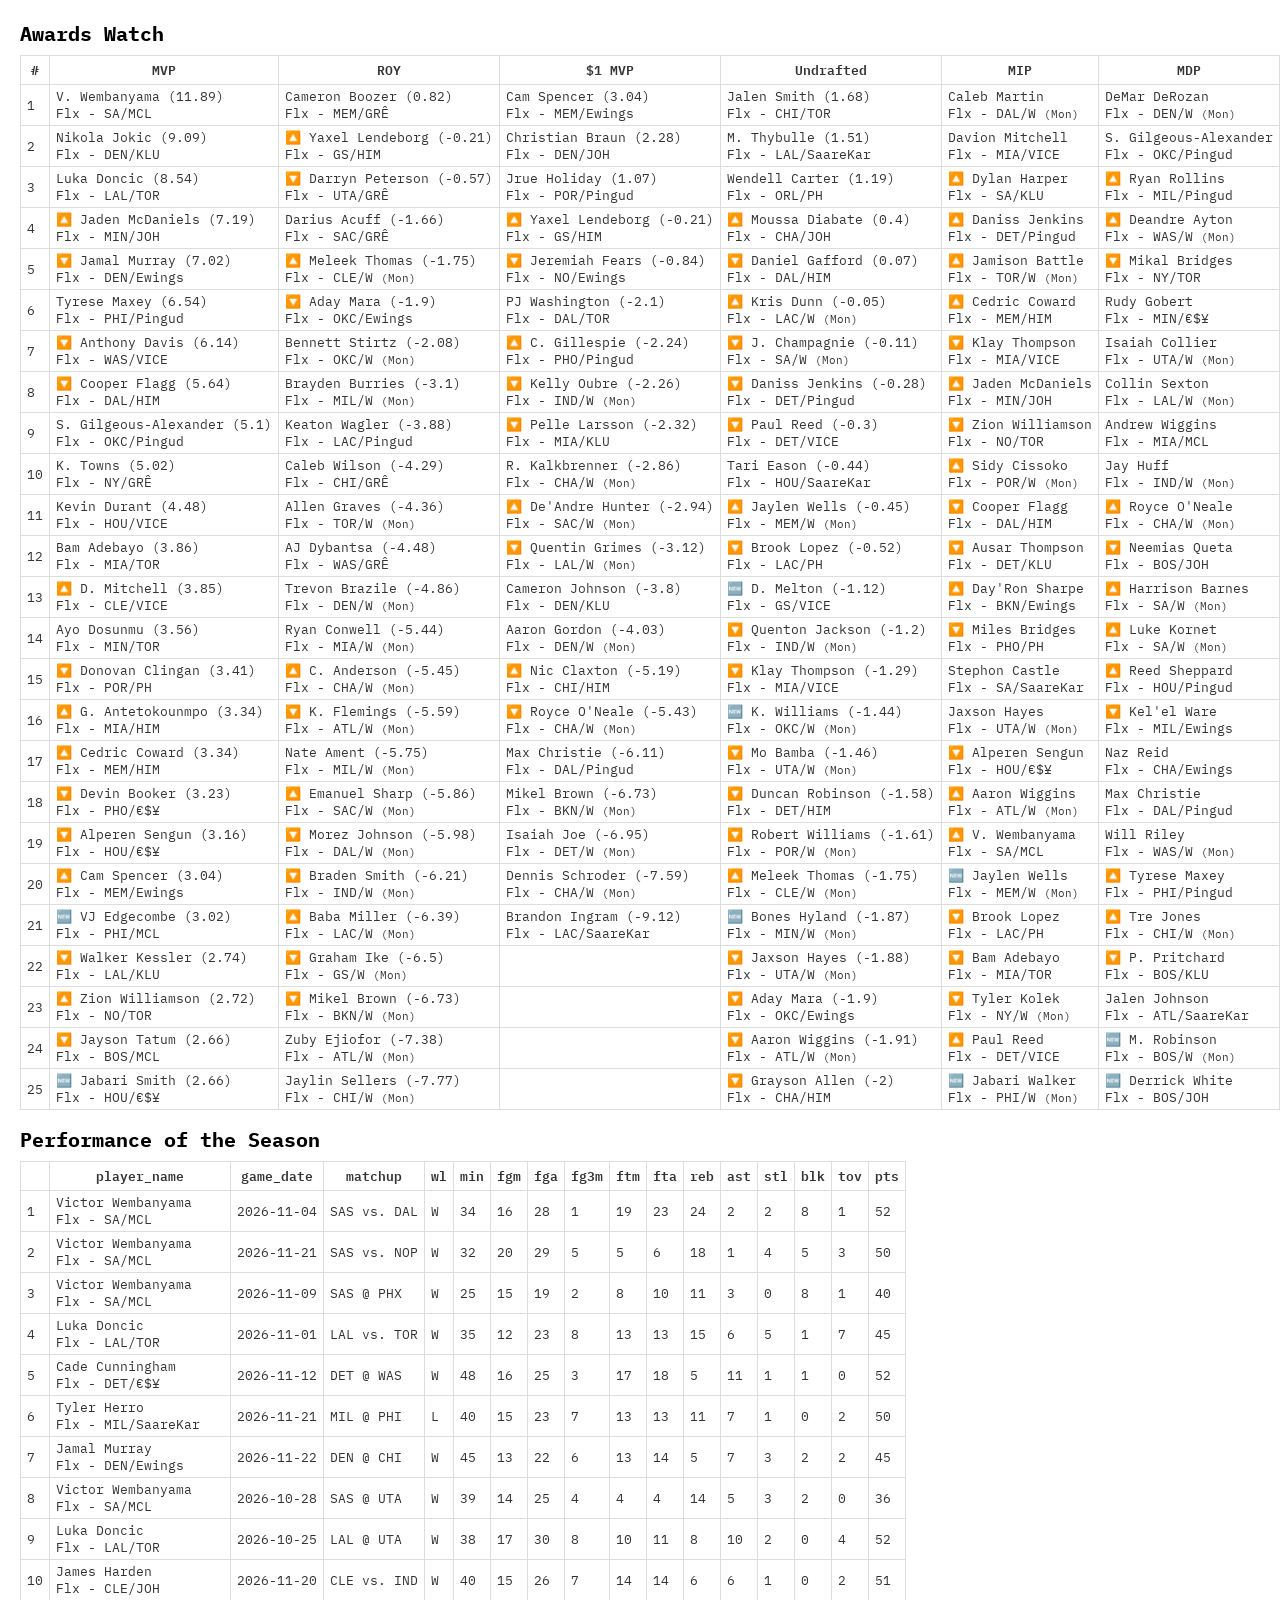
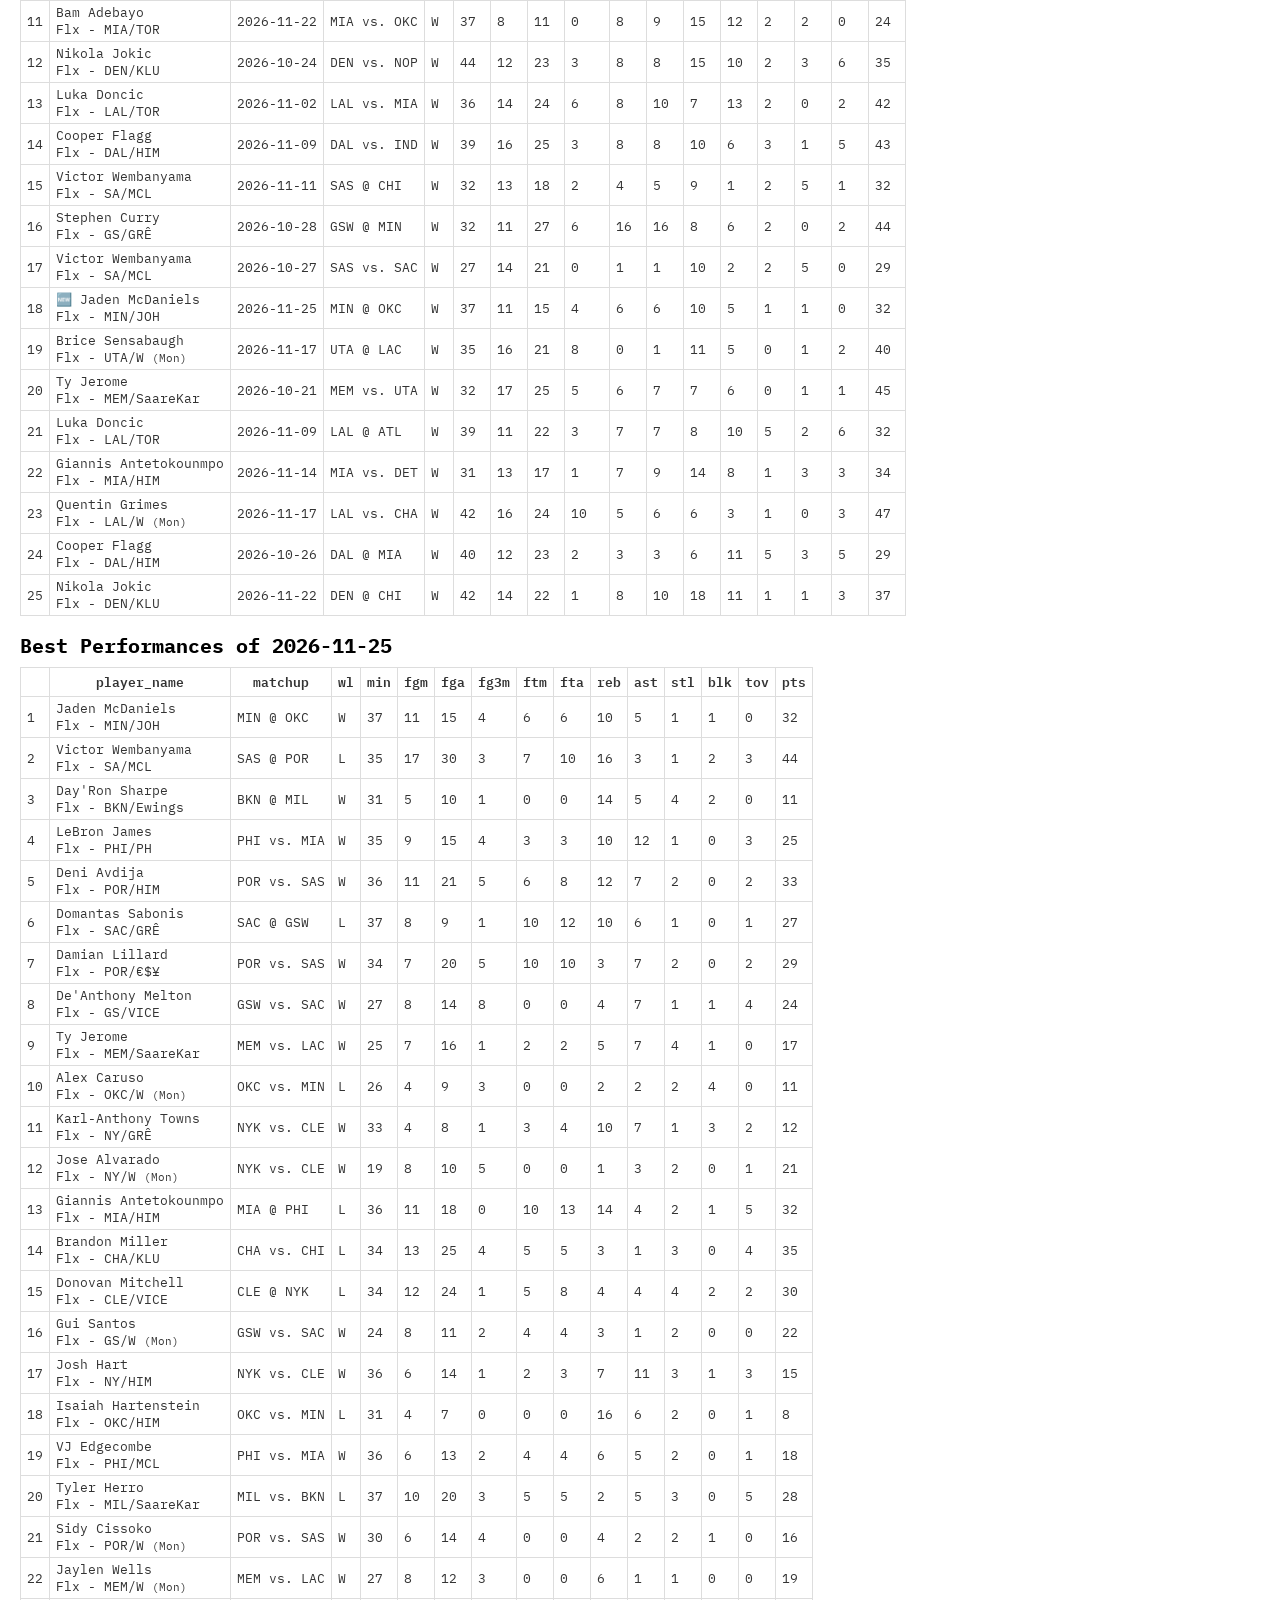
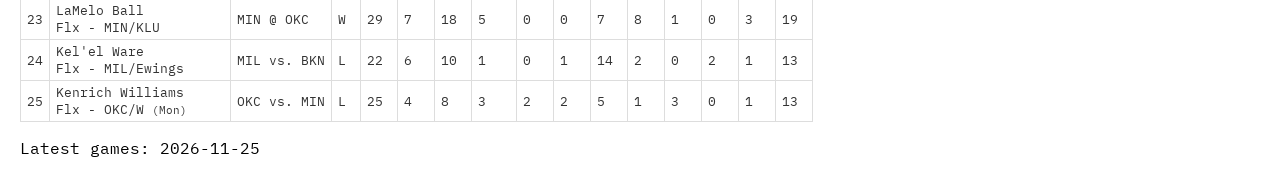
==== commit d1ac5577: "update" ====
--- a/awards_watch.html
+++ b/awards_watch.html
@@ -29,4 +29,4 @@
 .t th {
   font-weight: 600;
 }
-</style><link href='https://fonts.googleapis.com/css2?family=IBM+Plex+Mono&display=swap' rel='stylesheet'></head><body><h1>Awards Watch</h1><table class='t'><thead><tr><th>#</th><th>MVP</th><th>ROY</th><th>$1 MVP</th><th>Undrafted</th><th>MIP</th><th>MDP</th><th>BVP</th><th>WVP</th></tr></thead><tbody><tr><td> 1</td><td>V. Wembanyama (11.68)<br>Flx - SA/MCL</td><td>Cameron Boozer (1.21)<br>Flx - MEM/GRÊ</td><td>Cam Spencer (2.96)<br>Flx - MEM/Ewings</td><td>Jalen Smith (2.03)<br>Flx - CHI/TOR</td><td>Davion Mitchell<br>Flx - MIA/VICE</td><td>DeMar DeRozan<br>Flx - DEN/W <small>(Mon)</small></td><td>🔼 Anthony Davis (💲15)<br>Flx - WAS/VICE</td><td>Anthony Edwards (💲43)<br>Flx - MIN/HIM</td></tr><tr><td> 2</td><td>Nikola Jokic (9.78)<br>Flx - DEN/KLU</td><td>Darryn Peterson (-0.34)<br>Flx - UTA/GRÊ</td><td>Christian Braun (2.58)<br>Flx - DEN/JOH</td><td>M. Thybulle (1.65)<br>Flx - LAL/SaareKar</td><td>Klay Thompson<br>Flx - MIA/VICE</td><td>S. Gilgeous-Alexander<br>Flx - OKC/Pingud</td><td>🔽 Ayo Dosunmu (💲4)<br>Flx - MIN/TOR</td><td>Chet Holmgren (💲33)<br>Flx - OKC/SaareKar</td></tr><tr><td> 3</td><td>Luka Doncic (9.08)<br>Flx - LAL/TOR</td><td>Yaxel Lendeborg (-0.66)<br>Flx - GS/HIM</td><td>Jrue Holiday (1.24)<br>Flx - POR/Pingud</td><td>Wendell Carter (1.53)<br>Flx - ORL/PH</td><td>🔼 Dylan Harper<br>Flx - SA/KLU</td><td>Mikal Bridges<br>Flx - NY/TOR</td><td>🔽 Davion Mitchell (💲2)<br>Flx - MIA/VICE</td><td>Kawhi Leonard (💲27)<br>Flx - TOR/Pingud</td></tr><tr><td> 4</td><td>Jamal Murray (7.55)<br>Flx - DEN/Ewings</td><td>Darius Acuff (-1.51)<br>Flx - SAC/GRÊ</td><td>Jeremiah Fears (-0.56)<br>Flx - NO/Ewings</td><td>Daniel Gafford (0.36)<br>Flx - DAL/HIM</td><td>🔽 Daniss Jenkins<br>Flx - DET/Pingud</td><td>Ryan Rollins<br>Flx - MIL/Pingud</td><td>🔽 Cedric Coward (💲5)<br>Flx - MEM/HIM</td><td>T. Haliburton (💲35)<br>Flx - IND/JOH</td></tr><tr><td> 5</td><td>🔼 Anthony Davis (6.6)<br>Flx - WAS/VICE</td><td>Aday Mara (-1.63)<br>Flx - OKC/Ewings</td><td>Yaxel Lendeborg (-0.66)<br>Flx - GS/HIM</td><td>🔼 Daniss Jenkins (0.02)<br>Flx - DET/Pingud</td><td>Jamison Battle<br>Flx - TOR/W <small>(Mon)</small></td><td>Deandre Ayton<br>Flx - WAS/W <small>(Mon)</small></td><td>🔼 Kyshawn George (💲2)<br>Flx - WAS/MCL</td><td>Jaren Jackson (💲24)<br>Flx - UTA/JOH</td></tr><tr><td> 6</td><td>🔽 Tyrese Maxey (6.3)<br>Flx - PHI/Pingud</td><td>Meleek Thomas (-1.89)<br>Flx - CLE/W <small>(Mon)</small></td><td>🔼 PJ Washington (-1.93)<br>Flx - DAL/TOR</td><td>🔽 J. Champagnie (-0.02)<br>Flx - SA/W <small>(Mon)</small></td><td>Cedric Coward<br>Flx - MEM/HIM</td><td>Rudy Gobert<br>Flx - MIN/€$¥</td><td>🔽 Miles Bridges (💲4)<br>Flx - PHO/PH</td><td>Kon Knueppel (💲15)<br>Flx - CHA/JOH</td></tr><tr><td> 7</td><td>Cooper Flagg (6.12)<br>Flx - DAL/HIM</td><td>Bennett Stirtz (-1.94)<br>Flx - OKC/W <small>(Mon)</small></td><td>🔽 Kelly Oubre (-2.08)<br>Flx - IND/W <small>(Mon)</small></td><td>Paul Reed (-0.02)<br>Flx - DET/VICE</td><td>Zion Williamson<br>Flx - NO/TOR</td><td>Isaiah Collier<br>Flx - UTA/W <small>(Mon)</small></td><td>Zion Williamson (💲7)<br>Flx - NO/TOR</td><td>Jalen Williams (💲19)<br>Flx - OKC/W <small>(Mon)</small></td></tr><tr><td> 8</td><td>🔽 Jaden McDaniels (5.73)<br>Flx - MIN/JOH</td><td>Brayden Burries (-2.56)<br>Flx - MIL/W <small>(Mon)</small></td><td>🔽 Pelle Larsson (-2.14)<br>Flx - MIA/KLU</td><td>🔽 Moussa Diabate (-0.1)<br>Flx - CHA/JOH</td><td>🔼 Miles Bridges<br>Flx - PHO/PH</td><td>🔼 Collin Sexton<br>Flx - LAL/W <small>(Mon)</small></td><td>🔽 Jaden McDaniels (💲18)<br>Flx - MIN/JOH</td><td>🔼 S. Gilgeous-Alexander (💲69)<br>Flx - OKC/Pingud</td></tr><tr><td> 9</td><td>S. Gilgeous-Alexander (4.97)<br>Flx - OKC/Pingud</td><td>🔼 Keaton Wagler (-4.18)<br>Flx - LAC/Pingud</td><td>🔽 C. Gillespie (-2.42)<br>Flx - PHO/Pingud</td><td>🔽 Kris Dunn (-0.38)<br>Flx - LAC/W <small>(Mon)</small></td><td>🔼 Ausar Thompson<br>Flx - DET/KLU</td><td>🔼 Andrew Wiggins<br>Flx - MIA/MCL</td><td>Jabari Smith (💲8)<br>Flx - HOU/€$¥</td><td>🔽 Paolo Banchero (💲18)<br>Flx - ORL/SaareKar</td></tr><tr><td>10</td><td>K. Towns (4.58)<br>Flx - NY/GRÊ</td><td>Caleb Wilson (-4.2)<br>Flx - CHI/GRÊ</td><td>R. Kalkbrenner (-2.6)<br>Flx - CHA/W <small>(Mon)</small></td><td>Tari Eason (-0.49)<br>Flx - HOU/SaareKar</td><td>🔽 Cooper Flagg<br>Flx - DAL/HIM</td><td>🔼 Jay Huff<br>Flx - IND/W <small>(Mon)</small></td><td>Saddiq Bey (💲2)<br>Flx - NO/Pingud</td><td>Jalen Duren (💲18)<br>Flx - DET/PH</td></tr><tr><td>11</td><td>Kevin Durant (4.31)<br>Flx - HOU/VICE</td><td>🔽 Allen Graves (-4.22)<br>Flx - TOR/W <small>(Mon)</small></td><td>Quentin Grimes (-2.93)<br>Flx - LAL/W <small>(Mon)</small></td><td>Brook Lopez (-0.73)<br>Flx - LAC/PH</td><td>🔽 Alperen Sengun<br>Flx - HOU/€$¥</td><td>🔽 Neemias Queta<br>Flx - BOS/JOH</td><td>I. Hartenstein (💲3)<br>Flx - OKC/HIM</td><td>Lauri Markkanen (💲27)<br>Flx - UTA/Pingud</td></tr><tr><td>12</td><td>Bam Adebayo (3.85)<br>Flx - MIA/TOR</td><td>AJ Dybantsa (-4.37)<br>Flx - WAS/GRÊ</td><td>De'Andre Hunter (-3.19)<br>Flx - SAC/W <small>(Mon)</small></td><td>Quenton Jackson (-0.95)<br>Flx - IND/W <small>(Mon)</small></td><td>🔽 Sidy Cissoko<br>Flx - POR/W <small>(Mon)</small></td><td>🔽 Kel'el Ware<br>Flx - MIL/Ewings</td><td>🔼 Ausar Thompson (💲8)<br>Flx - DET/KLU</td><td>Scottie Barnes (💲39)<br>Flx - TOR/PH</td></tr><tr><td>13</td><td>Donovan Clingan (3.62)<br>Flx - POR/PH</td><td>Trevon Brazile (-4.72)<br>Flx - DEN/W <small>(Mon)</small></td><td>Cameron Johnson (-3.65)<br>Flx - DEN/KLU</td><td>Klay Thompson (-1.14)<br>Flx - MIA/VICE</td><td>🔽 Jaden McDaniels<br>Flx - MIN/JOH</td><td>🔼 Royce O'Neale<br>Flx - CHA/W <small>(Mon)</small></td><td>Franz Wagner (💲12)<br>Flx - ORL/GRÊ</td><td>🔼 Trey Murphy (💲32)<br>Flx - NO/Ewings</td></tr><tr><td>14</td><td>Ayo Dosunmu (3.52)<br>Flx - MIN/TOR</td><td>Ryan Conwell (-5.33)<br>Flx - MIA/W <small>(Mon)</small></td><td>Aaron Gordon (-3.89)<br>Flx - DEN/W <small>(Mon)</small></td><td>Jaylen Wells (-1.18)<br>Flx - MEM/W <small>(Mon)</small></td><td>Stephon Castle<br>Flx - SA/SaareKar</td><td>Harrison Barnes<br>Flx - SA/W <small>(Mon)</small></td><td>🔽 Zach LaVine (💲5)<br>Flx - SAC/MCL</td><td>🔼 Jalen Johnson (💲38)<br>Flx - ATL/SaareKar</td></tr><tr><td>15</td><td>Alperen Sengun (3.45)<br>Flx - HOU/€$¥</td><td>K. Flemings (-5.43)<br>Flx - ATL/W <small>(Mon)</small></td><td>Royce O'Neale (-5.4)<br>Flx - CHA/W <small>(Mon)</small></td><td>Mo Bamba (-1.2)<br>Flx - UTA/W <small>(Mon)</small></td><td>Jaxson Hayes<br>Flx - UTA/W <small>(Mon)</small></td><td>Luke Kornet<br>Flx - SA/W <small>(Mon)</small></td><td>🔼 Paul George (💲13)<br>Flx - BOS/SaareKar</td><td>🔽 Nikola Jokic (💲79)<br>Flx - DEN/KLU</td></tr><tr><td>16</td><td>Devin Booker (3.39)<br>Flx - PHO/€$¥</td><td>🔼 Morez Johnson (-5.86)<br>Flx - DAL/W <small>(Mon)</small></td><td>Nic Claxton (-5.86)<br>Flx - CHI/HIM</td><td>Duncan Robinson (-1.39)<br>Flx - DET/HIM</td><td>Bam Adebayo<br>Flx - MIA/TOR</td><td>Reed Sheppard<br>Flx - HOU/Pingud</td><td>🔽 Dyson Daniels (💲9)<br>Flx - ATL/TOR</td><td>🔼 Brandon Miller (💲26)<br>Flx - CHA/KLU</td></tr><tr><td>17</td><td>D. Mitchell (3.31)<br>Flx - CLE/VICE</td><td>🔽 Nate Ament (-5.87)<br>Flx - MIL/W <small>(Mon)</small></td><td>Max Christie (-6.02)<br>Flx - DAL/Pingud</td><td>Robert Williams (-1.62)<br>Flx - POR/W <small>(Mon)</small></td><td>🔼 Tyler Kolek<br>Flx - NY/W <small>(Mon)</small></td><td>Naz Reid<br>Flx - CHA/Ewings</td><td>🔽 Dylan Harper (💲9)<br>Flx - SA/KLU</td><td>🔽 Ja Morant (💲11)<br>Flx - POR/MCL</td></tr><tr><td>18</td><td>Cedric Coward (3.24)<br>Flx - MEM/HIM</td><td>🔽 Braden Smith (-6.09)<br>Flx - IND/W <small>(Mon)</small></td><td>Mikel Brown (-6.63)<br>Flx - BKN/W <small>(Mon)</small></td><td>Aday Mara (-1.63)<br>Flx - OKC/Ewings</td><td>🔼 Aaron Wiggins<br>Flx - ATL/W <small>(Mon)</small></td><td>🔼 Max Christie<br>Flx - DAL/Pingud</td><td>🔼 Alex Sarr (💲9)<br>Flx - WAS/€$¥</td><td>🔼 Cade Cunningham (💲48)<br>Flx - DET/€$¥</td></tr><tr><td>19</td><td>Walker Kessler (3.15)<br>Flx - LAL/KLU</td><td>C. Anderson (-6.13)<br>Flx - CHA/W <small>(Mon)</small></td><td>🔼 Isaiah Joe (-6.89)<br>Flx - DET/W <small>(Mon)</small></td><td>Jaxson Hayes (-1.65)<br>Flx - UTA/W <small>(Mon)</small></td><td>🔼 Brook Lopez<br>Flx - LAC/PH</td><td>🔽 Will Riley<br>Flx - WAS/W <small>(Mon)</small></td><td>🔽 Day'Ron Sharpe (💲3)<br>Flx - BKN/Ewings</td><td>🔽 Coby White (💲7)<br>Flx - CHA/€$¥</td></tr><tr><td>20</td><td>🆕 Jayson Tatum (3.06)<br>Flx - BOS/MCL</td><td>🔽 Emanuel Sharp (-6.15)<br>Flx - SAC/W <small>(Mon)</small></td><td>🔽 Dennis Schroder (-7.49)<br>Flx - CHA/W <small>(Mon)</small></td><td>Aaron Wiggins (-1.73)<br>Flx - ATL/W <small>(Mon)</small></td><td>🔼 Jared McCain<br>Flx - OKC/KLU</td><td>🔽 Gui Santos<br>Flx - GS/W <small>(Mon)</small></td><td>🔽 Ty Jerome (💲9)<br>Flx - MEM/SaareKar</td><td>🔼 G. Antetokounmpo (💲46)<br>Flx - MIA/HIM</td></tr><tr><td>21</td><td>Cade Cunningham (3.04)<br>Flx - DET/€$¥</td><td>Graham Ike (-6.4)<br>Flx - GS/W <small>(Mon)</small></td><td>Brandon Ingram (-9.17)<br>Flx - LAC/SaareKar</td><td>Grayson Allen (-1.76)<br>Flx - CHA/HIM</td><td>🔼 Devin Booker<br>Flx - PHO/€$¥</td><td>🔼 P. Pritchard<br>Flx - BOS/KLU</td><td>🔽 VJ Edgecombe (💲16)<br>Flx - PHI/MCL</td><td>🔼 Ryan Rollins (💲14)<br>Flx - MIL/Pingud</td></tr><tr><td>22</td><td>🆕 Franz Wagner (3.01)<br>Flx - ORL/GRÊ</td><td>Mikel Brown (-6.63)<br>Flx - BKN/W <small>(Mon)</small></td><td></td><td>Ziaire Williams (-1.81)<br>Flx - LAL/MCL</td><td>🔼 Day'Ron Sharpe<br>Flx - BKN/Ewings</td><td>🔽 Tre Jones<br>Flx - CHI/W <small>(Mon)</small></td><td>🔽 Ace Bailey (💲8)<br>Flx - UTA/KLU</td><td>🔽 Jayson Tatum (💲45)<br>Flx - BOS/MCL</td></tr><tr><td>23</td><td>🔽 G. Antetokounmpo (3.01)<br>Flx - MIA/HIM</td><td>Baba Miller (-6.77)<br>Flx - LAC/W <small>(Mon)</small></td><td></td><td>Meleek Thomas (-1.89)<br>Flx - CLE/W <small>(Mon)</small></td><td>🔼 V. Wembanyama<br>Flx - SA/MCL</td><td>🔽 Jalen Johnson<br>Flx - ATL/SaareKar</td><td>🔽 Bam Adebayo (💲22)<br>Flx - MIA/TOR</td><td>🔽 Jalen Suggs (💲6)<br>Flx - ORL/Ewings</td></tr><tr><td>24</td><td>🔽 Zion Williamson (2.96)<br>Flx - NO/TOR</td><td>Zuby Ejiofor (-7.3)<br>Flx - ATL/W <small>(Mon)</small></td><td></td><td>🆕 Bilal Coulibaly (-1.91)<br>Flx - WAS/W <small>(Mon)</small></td><td>🔽 Paul Reed<br>Flx - DET/VICE</td><td>D. Mitchell<br>Flx - CLE/VICE</td><td>🆕 Jamal Murray (💲37)<br>Flx - DEN/Ewings</td><td>Cason Wallace (💲2)<br>Flx - OKC/W <small>(Mon)</small></td></tr><tr><td>25</td><td>🔽 Cam Spencer (2.96)<br>Flx - MEM/Ewings</td><td>Jaylin Sellers (-7.7)<br>Flx - CHI/W <small>(Mon)</small></td><td></td><td>🆕 Z. Risacher (-1.92)<br>Flx - DAL/W <small>(Mon)</small></td><td>🆕 Cam Spencer<br>Flx - MEM/Ewings</td><td>Tyrese Maxey<br>Flx - PHI/Pingud</td><td>🔽 Walker Kessler (💲20)<br>Flx - LAL/KLU</td><td>🆕 Jaylen Brown (💲30)<br>Flx - PHI/VICE</td></tr></tbody></table><h1>Performance of the Season</h1><table class='t'><thead><tr><th> </th><th>player_name</th><th>game_date</th><th>matchup</th><th>wl</th><th>min</th><th>fgm</th><th>fga</th><th>fg3m</th><th>ftm</th><th>fta</th><th>reb</th><th>ast</th><th>stl</th><th>blk</th><th>tov</th><th>pts</th></tr></thead><tbody><tr><td> 1</td><td>Victor Wembanyama<br>Flx - SA/MCL</td><td>2026-11-04</td><td>SAS vs. DAL</td><td>W</td><td>34</td><td>16</td><td>28</td><td> 1</td><td>19</td><td>23</td><td>24</td><td> 2</td><td>2</td><td>8</td><td>1</td><td>52</td></tr><tr><td> 2</td><td>Victor Wembanyama<br>Flx - SA/MCL</td><td>2026-11-21</td><td>SAS vs. NOP</td><td>W</td><td>32</td><td>20</td><td>29</td><td> 5</td><td> 5</td><td> 6</td><td>18</td><td> 1</td><td>4</td><td>5</td><td>3</td><td>50</td></tr><tr><td> 3</td><td>Luka Doncic<br>Flx - LAL/TOR</td><td>2026-11-01</td><td>LAL vs. TOR</td><td>W</td><td>35</td><td>12</td><td>23</td><td> 8</td><td>13</td><td>13</td><td>15</td><td> 6</td><td>5</td><td>1</td><td>7</td><td>45</td></tr><tr><td> 4</td><td>Victor Wembanyama<br>Flx - SA/MCL</td><td>2026-11-09</td><td>SAS @ PHX</td><td>W</td><td>25</td><td>15</td><td>19</td><td> 2</td><td> 8</td><td>10</td><td>11</td><td> 3</td><td>0</td><td>8</td><td>1</td><td>40</td></tr><tr><td> 5</td><td>Cade Cunningham<br>Flx - DET/€$¥</td><td>2026-11-12</td><td>DET @ WAS</td><td>W</td><td>48</td><td>16</td><td>25</td><td> 3</td><td>17</td><td>18</td><td> 5</td><td>11</td><td>1</td><td>1</td><td>0</td><td>52</td></tr><tr><td> 6</td><td>Tyler Herro<br>Flx - MIL/SaareKar</td><td>2026-11-21</td><td>MIL @ PHI</td><td>L</td><td>40</td><td>15</td><td>23</td><td> 7</td><td>13</td><td>13</td><td>11</td><td> 7</td><td>1</td><td>0</td><td>2</td><td>50</td></tr><tr><td> 7</td><td>Jamal Murray<br>Flx - DEN/Ewings</td><td>2026-11-22</td><td>DEN @ CHI</td><td>W</td><td>45</td><td>13</td><td>22</td><td> 6</td><td>13</td><td>14</td><td> 5</td><td> 7</td><td>3</td><td>2</td><td>2</td><td>45</td></tr><tr><td> 8</td><td>Victor Wembanyama<br>Flx - SA/MCL</td><td>2026-10-28</td><td>SAS @ UTA</td><td>W</td><td>39</td><td>14</td><td>25</td><td> 4</td><td> 4</td><td> 4</td><td>14</td><td> 5</td><td>3</td><td>2</td><td>0</td><td>36</td></tr><tr><td> 9</td><td>Luka Doncic<br>Flx - LAL/TOR</td><td>2026-10-25</td><td>LAL @ UTA</td><td>W</td><td>38</td><td>17</td><td>30</td><td> 8</td><td>10</td><td>11</td><td> 8</td><td>10</td><td>2</td><td>0</td><td>4</td><td>52</td></tr><tr><td>10</td><td>James Harden<br>Flx - CLE/JOH</td><td>2026-11-20</td><td>CLE vs. IND</td><td>W</td><td>40</td><td>15</td><td>26</td><td> 7</td><td>14</td><td>14</td><td> 6</td><td> 6</td><td>1</td><td>0</td><td>2</td><td>51</td></tr><tr><td>11</td><td>Bam Adebayo<br>Flx - MIA/TOR</td><td>2026-11-22</td><td>MIA vs. OKC</td><td>W</td><td>37</td><td> 8</td><td>11</td><td> 0</td><td> 8</td><td> 9</td><td>15</td><td>12</td><td>2</td><td>2</td><td>0</td><td>24</td></tr><tr><td>12</td><td>Nikola Jokic<br>Flx - DEN/KLU</td><td>2026-10-24</td><td>DEN vs. NOP</td><td>W</td><td>44</td><td>12</td><td>23</td><td> 3</td><td> 8</td><td> 8</td><td>15</td><td>10</td><td>2</td><td>3</td><td>6</td><td>35</td></tr><tr><td>13</td><td>Luka Doncic<br>Flx - LAL/TOR</td><td>2026-11-02</td><td>LAL vs. MIA</td><td>W</td><td>36</td><td>14</td><td>24</td><td> 6</td><td> 8</td><td>10</td><td> 7</td><td>13</td><td>2</td><td>0</td><td>2</td><td>42</td></tr><tr><td>14</td><td>Cooper Flagg<br>Flx - DAL/HIM</td><td>2026-11-09</td><td>DAL vs. IND</td><td>W</td><td>39</td><td>16</td><td>25</td><td> 3</td><td> 8</td><td> 8</td><td>10</td><td> 6</td><td>3</td><td>1</td><td>5</td><td>43</td></tr><tr><td>15</td><td>Victor Wembanyama<br>Flx - SA/MCL</td><td>2026-11-11</td><td>SAS @ CHI</td><td>W</td><td>32</td><td>13</td><td>18</td><td> 2</td><td> 4</td><td> 5</td><td> 9</td><td> 1</td><td>2</td><td>5</td><td>1</td><td>32</td></tr><tr><td>16</td><td>Stephen Curry<br>Flx - GS/GRÊ</td><td>2026-10-28</td><td>GSW @ MIN</td><td>W</td><td>32</td><td>11</td><td>27</td><td> 6</td><td>16</td><td>16</td><td> 8</td><td> 6</td><td>2</td><td>0</td><td>2</td><td>44</td></tr><tr><td>17</td><td>Victor Wembanyama<br>Flx - SA/MCL</td><td>2026-10-27</td><td>SAS vs. SAC</td><td>W</td><td>27</td><td>14</td><td>21</td><td> 0</td><td> 1</td><td> 1</td><td>10</td><td> 2</td><td>2</td><td>5</td><td>0</td><td>29</td></tr><tr><td>18</td><td>Brice Sensabaugh<br>Flx - UTA/W <small>(Mon)</small></td><td>2026-11-17</td><td>UTA @ LAC</td><td>W</td><td>35</td><td>16</td><td>21</td><td> 8</td><td> 0</td><td> 1</td><td>11</td><td> 5</td><td>0</td><td>1</td><td>2</td><td>40</td></tr><tr><td>19</td><td>Ty Jerome<br>Flx - MEM/SaareKar</td><td>2026-10-21</td><td>MEM vs. UTA</td><td>W</td><td>32</td><td>17</td><td>25</td><td> 5</td><td> 6</td><td> 7</td><td> 7</td><td> 6</td><td>0</td><td>1</td><td>1</td><td>45</td></tr><tr><td>20</td><td>Luka Doncic<br>Flx - LAL/TOR</td><td>2026-11-09</td><td>LAL @ ATL</td><td>W</td><td>39</td><td>11</td><td>22</td><td> 3</td><td> 7</td><td> 7</td><td> 8</td><td>10</td><td>5</td><td>2</td><td>6</td><td>32</td></tr><tr><td>21</td><td>Giannis Antetokounmpo<br>Flx - MIA/HIM</td><td>2026-11-14</td><td>MIA vs. DET</td><td>W</td><td>31</td><td>13</td><td>17</td><td> 1</td><td> 7</td><td> 9</td><td>14</td><td> 8</td><td>1</td><td>3</td><td>3</td><td>34</td></tr><tr><td>22</td><td>Quentin Grimes<br>Flx - LAL/W <small>(Mon)</small></td><td>2026-11-17</td><td>LAL vs. CHA</td><td>W</td><td>42</td><td>16</td><td>24</td><td>10</td><td> 5</td><td> 6</td><td> 6</td><td> 3</td><td>1</td><td>0</td><td>3</td><td>47</td></tr><tr><td>23</td><td>Cooper Flagg<br>Flx - DAL/HIM</td><td>2026-10-26</td><td>DAL @ MIA</td><td>W</td><td>40</td><td>12</td><td>23</td><td> 2</td><td> 3</td><td> 3</td><td> 6</td><td>11</td><td>5</td><td>3</td><td>5</td><td>29</td></tr><tr><td>24</td><td>Nikola Jokic<br>Flx - DEN/KLU</td><td>2026-11-22</td><td>DEN @ CHI</td><td>W</td><td>42</td><td>14</td><td>22</td><td> 1</td><td> 8</td><td>10</td><td>18</td><td>11</td><td>1</td><td>1</td><td>3</td><td>37</td></tr><tr><td>25</td><td>Anthony Edwards<br>Flx - MIN/HIM</td><td>2026-10-21</td><td>MIN @ MIA</td><td>W</td><td>33</td><td>16</td><td>29</td><td> 9</td><td> 4</td><td> 5</td><td>10</td><td> 3</td><td>2</td><td>1</td><td>4</td><td>45</td></tr></tbody></table><h1>Best Performances of 2026-11-24</h1><table class='t'><thead><tr><th> </th><th>player_name</th><th>matchup</th><th>wl</th><th>min</th><th>fgm</th><th>fga</th><th>fg3m</th><th>ftm</th><th>fta</th><th>reb</th><th>ast</th><th>stl</th><th>blk</th><th>tov</th><th>pts</th></tr></thead><tbody><tr><td> 1</td><td>Caleb Martin<br>Flx - DAL/W <small>(Mon)</small></td><td>DAL @ DEN</td><td>W</td><td>30</td><td> 5</td><td> 8</td><td>3</td><td>0</td><td> 0</td><td> 4</td><td> 4</td><td>5</td><td>2</td><td>1</td><td>13</td></tr><tr><td> 2</td><td>Paul George<br>Flx - BOS/SaareKar</td><td>BOS @ WAS</td><td>W</td><td>33</td><td>11</td><td>20</td><td>6</td><td>0</td><td> 0</td><td> 4</td><td> 9</td><td>1</td><td>0</td><td>1</td><td>28</td></tr><tr><td> 3</td><td>Jayson Tatum<br>Flx - BOS/MCL</td><td>BOS @ WAS</td><td>W</td><td>37</td><td>13</td><td>25</td><td>6</td><td>9</td><td>14</td><td> 6</td><td> 8</td><td>1</td><td>2</td><td>3</td><td>41</td></tr><tr><td> 4</td><td>Anthony Davis<br>Flx - WAS/VICE</td><td>WAS vs. BOS</td><td>L</td><td>37</td><td>12</td><td>21</td><td>1</td><td>8</td><td>10</td><td>13</td><td> 1</td><td>2</td><td>1</td><td>2</td><td>33</td></tr><tr><td> 5</td><td>Ausar Thompson<br>Flx - DET/KLU</td><td>DET @ ORL</td><td>W</td><td>31</td><td> 3</td><td> 3</td><td>0</td><td>0</td><td> 0</td><td>10</td><td> 7</td><td>1</td><td>4</td><td>2</td><td> 6</td></tr><tr><td> 6</td><td>Neemias Queta<br>Flx - BOS/JOH</td><td>BOS @ WAS</td><td>W</td><td>25</td><td> 9</td><td>11</td><td>0</td><td>3</td><td> 3</td><td> 5</td><td> 2</td><td>1</td><td>2</td><td>2</td><td>21</td></tr><tr><td> 7</td><td>Kyshawn George<br>Flx - WAS/MCL</td><td>WAS vs. BOS</td><td>L</td><td>38</td><td> 9</td><td>20</td><td>4</td><td>2</td><td> 2</td><td> 9</td><td> 3</td><td>1</td><td>0</td><td>1</td><td>24</td></tr><tr><td> 8</td><td>Trae Young<br>Flx - WAS/TOR</td><td>WAS vs. BOS</td><td>L</td><td>35</td><td> 4</td><td> 9</td><td>1</td><td>8</td><td> 9</td><td> 0</td><td>12</td><td>2</td><td>0</td><td>1</td><td>17</td></tr><tr><td> 9</td><td>Cooper Flagg<br>Flx - DAL/HIM</td><td>DAL @ DEN</td><td>W</td><td>31</td><td> 8</td><td>17</td><td>1</td><td>7</td><td> 9</td><td> 6</td><td>12</td><td>0</td><td>0</td><td>1</td><td>24</td></tr><tr><td>10</td><td>Christian Braun<br>Flx - DEN/JOH</td><td>DEN vs. DAL</td><td>L</td><td>29</td><td> 5</td><td> 8</td><td>3</td><td>2</td><td> 2</td><td> 2</td><td> 4</td><td>1</td><td>1</td><td>1</td><td>15</td></tr><tr><td>11</td><td>Wendell Carter<br>Flx - ORL/PH</td><td>ORL vs. DET</td><td>L</td><td>38</td><td> 3</td><td>10</td><td>1</td><td>2</td><td> 2</td><td>13</td><td> 2</td><td>3</td><td>0</td><td>1</td><td> 9</td></tr><tr><td>12</td><td>Franz Wagner<br>Flx - ORL/GRÊ</td><td>ORL vs. DET</td><td>L</td><td>38</td><td> 9</td><td>20</td><td>0</td><td>2</td><td> 2</td><td> 9</td><td> 6</td><td>0</td><td>1</td><td>2</td><td>20</td></tr><tr><td>13</td><td>Isaiah Joe<br>Flx - DET/W <small>(Mon)</small></td><td>DET @ ORL</td><td>W</td><td>30</td><td> 8</td><td>15</td><td>5</td><td>0</td><td> 0</td><td> 4</td><td> 0</td><td>1</td><td>0</td><td>2</td><td>21</td></tr><tr><td>14</td><td>Desmond Bane<br>Flx - ORL/Ewings</td><td>ORL vs. DET</td><td>L</td><td>34</td><td> 8</td><td>13</td><td>4</td><td>1</td><td> 1</td><td> 1</td><td> 5</td><td>1</td><td>0</td><td>4</td><td>21</td></tr><tr><td>15</td><td>Kevin Huerter<br>Flx - DET/PH</td><td>DET @ ORL</td><td>W</td><td>32</td><td> 6</td><td>10</td><td>1</td><td>0</td><td> 0</td><td> 6</td><td> 5</td><td>1</td><td>0</td><td>1</td><td>13</td></tr><tr><td>16</td><td>PJ Washington<br>Flx - DAL/TOR</td><td>DAL @ DEN</td><td>W</td><td>25</td><td> 6</td><td>11</td><td>1</td><td>1</td><td> 2</td><td> 6</td><td> 0</td><td>2</td><td>1</td><td>0</td><td>14</td></tr><tr><td>17</td><td>Jamal Murray<br>Flx - DEN/Ewings</td><td>DEN vs. DAL</td><td>L</td><td>36</td><td> 6</td><td>17</td><td>2</td><td>6</td><td> 6</td><td> 2</td><td> 3</td><td>0</td><td>2</td><td>2</td><td>20</td></tr><tr><td>18</td><td>Nikola Jokic<br>Flx - DEN/KLU</td><td>DEN vs. DAL</td><td>L</td><td>33</td><td> 6</td><td>14</td><td>1</td><td>5</td><td> 5</td><td>11</td><td> 5</td><td>1</td><td>0</td><td>5</td><td>18</td></tr><tr><td>19</td><td>AJ Dybantsa<br>Flx - WAS/GRÊ</td><td>WAS vs. BOS</td><td>L</td><td>41</td><td> 7</td><td>18</td><td>2</td><td>4</td><td> 5</td><td>11</td><td> 7</td><td>0</td><td>0</td><td>3</td><td>20</td></tr><tr><td>20</td><td>Javonte Green<br>Flx - DET/W <small>(Mon)</small></td><td>DET @ ORL</td><td>W</td><td>27</td><td> 2</td><td> 5</td><td>2</td><td>0</td><td> 0</td><td> 2</td><td> 1</td><td>4</td><td>0</td><td>1</td><td> 6</td></tr><tr><td>21</td><td>Zaccharie Risacher<br>Flx - DAL/W <small>(Mon)</small></td><td>DAL @ DEN</td><td>W</td><td>21</td><td> 5</td><td> 8</td><td>1</td><td>1</td><td> 2</td><td> 6</td><td> 1</td><td>1</td><td>1</td><td>1</td><td>12</td></tr><tr><td>22</td><td>Daniss Jenkins<br>Flx - DET/Pingud</td><td>DET @ ORL</td><td>W</td><td>35</td><td> 6</td><td>16</td><td>1</td><td>2</td><td> 2</td><td> 4</td><td>10</td><td>2</td><td>0</td><td>5</td><td>15</td></tr><tr><td>23</td><td>Jevon Carter<br>Flx - ORL/W <small>(Mon)</small></td><td>ORL vs. DET</td><td>L</td><td>19</td><td> 3</td><td> 6</td><td>3</td><td>0</td><td> 0</td><td> 0</td><td> 0</td><td>2</td><td>1</td><td>1</td><td> 9</td></tr><tr><td>24</td><td>John Collins<br>Flx - DET/W <small>(Mon)</small></td><td>DET @ ORL</td><td>W</td><td>26</td><td> 3</td><td> 5</td><td>2</td><td>4</td><td> 5</td><td> 4</td><td> 0</td><td>0</td><td>2</td><td>2</td><td>12</td></tr><tr><td>25</td><td>Morez Johnson<br>Flx - DAL/W <small>(Mon)</small></td><td>DAL @ DEN</td><td>W</td><td>19</td><td> 4</td><td> 7</td><td>1</td><td>0</td><td> 0</td><td>10</td><td> 1</td><td>1</td><td>0</td><td>2</td><td> 9</td></tr></tbody></table><p>Latest games: 2026-11-24</p></body></html>
+</style><link href='https://fonts.googleapis.com/css2?family=IBM+Plex+Mono&display=swap' rel='stylesheet'></head><body><h1>Awards Watch</h1><table class='t'><thead><tr><th>#</th><th>MVP</th><th>ROY</th><th>$1 MVP</th><th>Undrafted</th><th>MIP</th><th>MDP</th><th>BVP</th><th>WVP</th></tr></thead><tbody><tr><td> 1</td><td>V. Wembanyama (11.89)<br>Flx - SA/MCL</td><td>Cameron Boozer (0.82)<br>Flx - MEM/GRÊ</td><td>Cam Spencer (3.04)<br>Flx - MEM/Ewings</td><td>Jalen Smith (1.68)<br>Flx - CHI/TOR</td><td>Caleb Martin<br>Flx - DAL/W <small>(Mon)</small></td><td>DeMar DeRozan<br>Flx - DEN/W <small>(Mon)</small></td><td>🔼 Ayo Dosunmu (💲4)<br>Flx - MIN/TOR</td><td>Anthony Edwards (💲43)<br>Flx - MIN/HIM</td></tr><tr><td> 2</td><td>Nikola Jokic (9.09)<br>Flx - DEN/KLU</td><td>🔼 Yaxel Lendeborg (-0.21)<br>Flx - GS/HIM</td><td>Christian Braun (2.28)<br>Flx - DEN/JOH</td><td>M. Thybulle (1.51)<br>Flx - LAL/SaareKar</td><td>Davion Mitchell<br>Flx - MIA/VICE</td><td>S. Gilgeous-Alexander<br>Flx - OKC/Pingud</td><td>🔼 Jaden McDaniels (💲18)<br>Flx - MIN/JOH</td><td>Chet Holmgren (💲33)<br>Flx - OKC/SaareKar</td></tr><tr><td> 3</td><td>Luka Doncic (8.54)<br>Flx - LAL/TOR</td><td>🔽 Darryn Peterson (-0.57)<br>Flx - UTA/GRÊ</td><td>Jrue Holiday (1.07)<br>Flx - POR/Pingud</td><td>Wendell Carter (1.19)<br>Flx - ORL/PH</td><td>🔼 Dylan Harper<br>Flx - SA/KLU</td><td>🔼 Ryan Rollins<br>Flx - MIL/Pingud</td><td>🔽 Anthony Davis (💲15)<br>Flx - WAS/VICE</td><td>Kawhi Leonard (💲27)<br>Flx - TOR/Pingud</td></tr><tr><td> 4</td><td>🔼 Jaden McDaniels (7.19)<br>Flx - MIN/JOH</td><td>Darius Acuff (-1.66)<br>Flx - SAC/GRÊ</td><td>🔼 Yaxel Lendeborg (-0.21)<br>Flx - GS/HIM</td><td>🔼 Moussa Diabate (0.4)<br>Flx - CHA/JOH</td><td>🔼 Daniss Jenkins<br>Flx - DET/Pingud</td><td>🔼 Deandre Ayton<br>Flx - WAS/W <small>(Mon)</small></td><td>Cedric Coward (💲5)<br>Flx - MEM/HIM</td><td>T. Haliburton (💲35)<br>Flx - IND/JOH</td></tr><tr><td> 5</td><td>🔽 Jamal Murray (7.02)<br>Flx - DEN/Ewings</td><td>🔼 Meleek Thomas (-1.75)<br>Flx - CLE/W <small>(Mon)</small></td><td>🔽 Jeremiah Fears (-0.84)<br>Flx - NO/Ewings</td><td>🔽 Daniel Gafford (0.07)<br>Flx - DAL/HIM</td><td>🔼 Jamison Battle<br>Flx - TOR/W <small>(Mon)</small></td><td>🔽 Mikal Bridges<br>Flx - NY/TOR</td><td>🔽 Davion Mitchell (💲2)<br>Flx - MIA/VICE</td><td>Jaren Jackson (💲24)<br>Flx - UTA/JOH</td></tr><tr><td> 6</td><td>Tyrese Maxey (6.54)<br>Flx - PHI/Pingud</td><td>🔽 Aday Mara (-1.9)<br>Flx - OKC/Ewings</td><td>PJ Washington (-2.1)<br>Flx - DAL/TOR</td><td>🔼 Kris Dunn (-0.05)<br>Flx - LAC/W <small>(Mon)</small></td><td>🔼 Cedric Coward<br>Flx - MEM/HIM</td><td>Rudy Gobert<br>Flx - MIN/€$¥</td><td>🔽 Kyshawn George (💲2)<br>Flx - WAS/MCL</td><td>Kon Knueppel (💲15)<br>Flx - CHA/JOH</td></tr><tr><td> 7</td><td>🔽 Anthony Davis (6.14)<br>Flx - WAS/VICE</td><td>Bennett Stirtz (-2.08)<br>Flx - OKC/W <small>(Mon)</small></td><td>🔼 C. Gillespie (-2.24)<br>Flx - PHO/Pingud</td><td>🔽 J. Champagnie (-0.11)<br>Flx - SA/W <small>(Mon)</small></td><td>🔽 Klay Thompson<br>Flx - MIA/VICE</td><td>Isaiah Collier<br>Flx - UTA/W <small>(Mon)</small></td><td>🔽 Miles Bridges (💲4)<br>Flx - PHO/PH</td><td>🔼 S. Gilgeous-Alexander (💲69)<br>Flx - OKC/Pingud</td></tr><tr><td> 8</td><td>🔽 Cooper Flagg (5.64)<br>Flx - DAL/HIM</td><td>Brayden Burries (-3.1)<br>Flx - MIL/W <small>(Mon)</small></td><td>🔽 Kelly Oubre (-2.26)<br>Flx - IND/W <small>(Mon)</small></td><td>🔽 Daniss Jenkins (-0.28)<br>Flx - DET/Pingud</td><td>🔼 Jaden McDaniels<br>Flx - MIN/JOH</td><td>Collin Sexton<br>Flx - LAL/W <small>(Mon)</small></td><td>🔽 Zion Williamson (💲7)<br>Flx - NO/TOR</td><td>🔽 Jalen Williams (💲19)<br>Flx - OKC/W <small>(Mon)</small></td></tr><tr><td> 9</td><td>S. Gilgeous-Alexander (5.1)<br>Flx - OKC/Pingud</td><td>Keaton Wagler (-3.88)<br>Flx - LAC/Pingud</td><td>🔽 Pelle Larsson (-2.32)<br>Flx - MIA/KLU</td><td>🔽 Paul Reed (-0.3)<br>Flx - DET/VICE</td><td>🔽 Zion Williamson<br>Flx - NO/TOR</td><td>Andrew Wiggins<br>Flx - MIA/MCL</td><td>🔼 I. Hartenstein (💲3)<br>Flx - OKC/HIM</td><td>Paolo Banchero (💲18)<br>Flx - ORL/SaareKar</td></tr><tr><td>10</td><td>K. Towns (5.02)<br>Flx - NY/GRÊ</td><td>Caleb Wilson (-4.29)<br>Flx - CHI/GRÊ</td><td>R. Kalkbrenner (-2.86)<br>Flx - CHA/W <small>(Mon)</small></td><td>Tari Eason (-0.44)<br>Flx - HOU/SaareKar</td><td>🔼 Sidy Cissoko<br>Flx - POR/W <small>(Mon)</small></td><td>Jay Huff<br>Flx - IND/W <small>(Mon)</small></td><td>🔽 Jabari Smith (💲8)<br>Flx - HOU/€$¥</td><td>Jalen Duren (💲18)<br>Flx - DET/PH</td></tr><tr><td>11</td><td>Kevin Durant (4.48)<br>Flx - HOU/VICE</td><td>Allen Graves (-4.36)<br>Flx - TOR/W <small>(Mon)</small></td><td>🔼 De'Andre Hunter (-2.94)<br>Flx - SAC/W <small>(Mon)</small></td><td>🔼 Jaylen Wells (-0.45)<br>Flx - MEM/W <small>(Mon)</small></td><td>🔽 Cooper Flagg<br>Flx - DAL/HIM</td><td>🔼 Royce O'Neale<br>Flx - CHA/W <small>(Mon)</small></td><td>🔽 Saddiq Bey (💲2)<br>Flx - NO/Pingud</td><td>🔼 Scottie Barnes (💲39)<br>Flx - TOR/PH</td></tr><tr><td>12</td><td>Bam Adebayo (3.86)<br>Flx - MIA/TOR</td><td>AJ Dybantsa (-4.48)<br>Flx - WAS/GRÊ</td><td>🔽 Quentin Grimes (-3.12)<br>Flx - LAL/W <small>(Mon)</small></td><td>🔽 Brook Lopez (-0.52)<br>Flx - LAC/PH</td><td>🔽 Ausar Thompson<br>Flx - DET/KLU</td><td>🔽 Neemias Queta<br>Flx - BOS/JOH</td><td>🔼 Day'Ron Sharpe (💲3)<br>Flx - BKN/Ewings</td><td>🔽 Lauri Markkanen (💲27)<br>Flx - UTA/Pingud</td></tr><tr><td>13</td><td>🔼 D. Mitchell (3.85)<br>Flx - CLE/VICE</td><td>Trevon Brazile (-4.86)<br>Flx - DEN/W <small>(Mon)</small></td><td>Cameron Johnson (-3.8)<br>Flx - DEN/KLU</td><td>🆕 D. Melton (-1.12)<br>Flx - GS/VICE</td><td>🔼 Day'Ron Sharpe<br>Flx - BKN/Ewings</td><td>🔼 Harrison Barnes<br>Flx - SA/W <small>(Mon)</small></td><td>🔽 Ausar Thompson (💲8)<br>Flx - DET/KLU</td><td>🔼 Nikola Jokic (💲79)<br>Flx - DEN/KLU</td></tr><tr><td>14</td><td>Ayo Dosunmu (3.56)<br>Flx - MIN/TOR</td><td>Ryan Conwell (-5.44)<br>Flx - MIA/W <small>(Mon)</small></td><td>Aaron Gordon (-4.03)<br>Flx - DEN/W <small>(Mon)</small></td><td>🔽 Quenton Jackson (-1.2)<br>Flx - IND/W <small>(Mon)</small></td><td>🔽 Miles Bridges<br>Flx - PHO/PH</td><td>🔼 Luke Kornet<br>Flx - SA/W <small>(Mon)</small></td><td>🔽 Franz Wagner (💲12)<br>Flx - ORL/GRÊ</td><td>Jalen Johnson (💲38)<br>Flx - ATL/SaareKar</td></tr><tr><td>15</td><td>🔽 Donovan Clingan (3.41)<br>Flx - POR/PH</td><td>🔼 C. Anderson (-5.45)<br>Flx - CHA/W <small>(Mon)</small></td><td>🔼 Nic Claxton (-5.19)<br>Flx - CHI/HIM</td><td>🔽 Klay Thompson (-1.29)<br>Flx - MIA/VICE</td><td>Stephon Castle<br>Flx - SA/SaareKar</td><td>🔼 Reed Sheppard<br>Flx - HOU/Pingud</td><td>🔽 Zach LaVine (💲5)<br>Flx - SAC/MCL</td><td>🔽 Trey Murphy (💲32)<br>Flx - NO/Ewings</td></tr><tr><td>16</td><td>🔼 G. Antetokounmpo (3.34)<br>Flx - MIA/HIM</td><td>🔽 K. Flemings (-5.59)<br>Flx - ATL/W <small>(Mon)</small></td><td>🔽 Royce O'Neale (-5.43)<br>Flx - CHA/W <small>(Mon)</small></td><td>🆕 K. Williams (-1.44)<br>Flx - OKC/W <small>(Mon)</small></td><td>Jaxson Hayes<br>Flx - UTA/W <small>(Mon)</small></td><td>🔽 Kel'el Ware<br>Flx - MIL/Ewings</td><td>🔼 Ty Jerome (💲9)<br>Flx - MEM/SaareKar</td><td>🔼 Cade Cunningham (💲48)<br>Flx - DET/€$¥</td></tr><tr><td>17</td><td>🔼 Cedric Coward (3.34)<br>Flx - MEM/HIM</td><td>Nate Ament (-5.75)<br>Flx - MIL/W <small>(Mon)</small></td><td>Max Christie (-6.11)<br>Flx - DAL/Pingud</td><td>🔽 Mo Bamba (-1.46)<br>Flx - UTA/W <small>(Mon)</small></td><td>🔽 Alperen Sengun<br>Flx - HOU/€$¥</td><td>Naz Reid<br>Flx - CHA/Ewings</td><td>🔽 Paul George (💲13)<br>Flx - BOS/SaareKar</td><td>Ja Morant (💲11)<br>Flx - POR/MCL</td></tr><tr><td>18</td><td>🔽 Devin Booker (3.23)<br>Flx - PHO/€$¥</td><td>🔼 Emanuel Sharp (-5.86)<br>Flx - SAC/W <small>(Mon)</small></td><td>Mikel Brown (-6.73)<br>Flx - BKN/W <small>(Mon)</small></td><td>🔽 Duncan Robinson (-1.58)<br>Flx - DET/HIM</td><td>🔼 Aaron Wiggins<br>Flx - ATL/W <small>(Mon)</small></td><td>Max Christie<br>Flx - DAL/Pingud</td><td>🔽 Dyson Daniels (💲9)<br>Flx - ATL/TOR</td><td>🔼 Jayson Tatum (💲45)<br>Flx - BOS/MCL</td></tr><tr><td>19</td><td>🔽 Alperen Sengun (3.16)<br>Flx - HOU/€$¥</td><td>🔽 Morez Johnson (-5.98)<br>Flx - DAL/W <small>(Mon)</small></td><td>Isaiah Joe (-6.95)<br>Flx - DET/W <small>(Mon)</small></td><td>🔽 Robert Williams (-1.61)<br>Flx - POR/W <small>(Mon)</small></td><td>🔼 V. Wembanyama<br>Flx - SA/MCL</td><td>Will Riley<br>Flx - WAS/W <small>(Mon)</small></td><td>🔼 VJ Edgecombe (💲16)<br>Flx - PHI/MCL</td><td>🔽 Brandon Miller (💲26)<br>Flx - CHA/KLU</td></tr><tr><td>20</td><td>🔼 Cam Spencer (3.04)<br>Flx - MEM/Ewings</td><td>🔽 Braden Smith (-6.21)<br>Flx - IND/W <small>(Mon)</small></td><td>Dennis Schroder (-7.59)<br>Flx - CHA/W <small>(Mon)</small></td><td>🔼 Meleek Thomas (-1.75)<br>Flx - CLE/W <small>(Mon)</small></td><td>🆕 Jaylen Wells<br>Flx - MEM/W <small>(Mon)</small></td><td>🔼 Tyrese Maxey<br>Flx - PHI/Pingud</td><td>🆕 Tyler Herro (💲15)<br>Flx - MIL/SaareKar</td><td>🔽 Coby White (💲7)<br>Flx - CHA/€$¥</td></tr><tr><td>21</td><td>🆕 VJ Edgecombe (3.02)<br>Flx - PHI/MCL</td><td>🔼 Baba Miller (-6.39)<br>Flx - LAC/W <small>(Mon)</small></td><td>Brandon Ingram (-9.12)<br>Flx - LAC/SaareKar</td><td>🆕 Bones Hyland (-1.87)<br>Flx - MIN/W <small>(Mon)</small></td><td>🔽 Brook Lopez<br>Flx - LAC/PH</td><td>🔼 Tre Jones<br>Flx - CHI/W <small>(Mon)</small></td><td>🔽 Dylan Harper (💲9)<br>Flx - SA/KLU</td><td>🆕 Austin Reaves (💲36)<br>Flx - LAL/PH</td></tr><tr><td>22</td><td>🔽 Walker Kessler (2.74)<br>Flx - LAL/KLU</td><td>🔽 Graham Ike (-6.5)<br>Flx - GS/W <small>(Mon)</small></td><td></td><td>🔽 Jaxson Hayes (-1.88)<br>Flx - UTA/W <small>(Mon)</small></td><td>🔽 Bam Adebayo<br>Flx - MIA/TOR</td><td>🔽 P. Pritchard<br>Flx - BOS/KLU</td><td>🔽 Alex Sarr (💲9)<br>Flx - WAS/€$¥</td><td>🔽 Ryan Rollins (💲14)<br>Flx - MIL/Pingud</td></tr><tr><td>23</td><td>🔼 Zion Williamson (2.72)<br>Flx - NO/TOR</td><td>🔽 Mikel Brown (-6.73)<br>Flx - BKN/W <small>(Mon)</small></td><td></td><td>🔽 Aday Mara (-1.9)<br>Flx - OKC/Ewings</td><td>🔽 Tyler Kolek<br>Flx - NY/W <small>(Mon)</small></td><td>Jalen Johnson<br>Flx - ATL/SaareKar</td><td>Bam Adebayo (💲22)<br>Flx - MIA/TOR</td><td>🔽 G. Antetokounmpo (💲46)<br>Flx - MIA/HIM</td></tr><tr><td>24</td><td>🔽 Jayson Tatum (2.66)<br>Flx - BOS/MCL</td><td>Zuby Ejiofor (-7.38)<br>Flx - ATL/W <small>(Mon)</small></td><td></td><td>🔽 Aaron Wiggins (-1.91)<br>Flx - ATL/W <small>(Mon)</small></td><td>🔼 Paul Reed<br>Flx - DET/VICE</td><td>🆕 M. Robinson<br>Flx - BOS/W <small>(Mon)</small></td><td>🆕 Myles Turner (💲5)<br>Flx - MIL/€$¥</td><td>🔼 Jaylen Brown (💲30)<br>Flx - PHI/VICE</td></tr><tr><td>25</td><td>🆕 Jabari Smith (2.66)<br>Flx - HOU/€$¥</td><td>Jaylin Sellers (-7.77)<br>Flx - CHI/W <small>(Mon)</small></td><td></td><td>🔽 Grayson Allen (-2)<br>Flx - CHA/HIM</td><td>🆕 Jabari Walker<br>Flx - PHI/W <small>(Mon)</small></td><td>🆕 Derrick White<br>Flx - BOS/JOH</td><td>🆕 Stephon Castle (💲11)<br>Flx - SA/SaareKar</td><td>🆕 Derrick White (💲30)<br>Flx - BOS/JOH</td></tr></tbody></table><h1>Performance of the Season</h1><table class='t'><thead><tr><th> </th><th>player_name</th><th>game_date</th><th>matchup</th><th>wl</th><th>min</th><th>fgm</th><th>fga</th><th>fg3m</th><th>ftm</th><th>fta</th><th>reb</th><th>ast</th><th>stl</th><th>blk</th><th>tov</th><th>pts</th></tr></thead><tbody><tr><td> 1</td><td>Victor Wembanyama<br>Flx - SA/MCL</td><td>2026-11-04</td><td>SAS vs. DAL</td><td>W</td><td>34</td><td>16</td><td>28</td><td> 1</td><td>19</td><td>23</td><td>24</td><td> 2</td><td>2</td><td>8</td><td>1</td><td>52</td></tr><tr><td> 2</td><td>Victor Wembanyama<br>Flx - SA/MCL</td><td>2026-11-21</td><td>SAS vs. NOP</td><td>W</td><td>32</td><td>20</td><td>29</td><td> 5</td><td> 5</td><td> 6</td><td>18</td><td> 1</td><td>4</td><td>5</td><td>3</td><td>50</td></tr><tr><td> 3</td><td>Victor Wembanyama<br>Flx - SA/MCL</td><td>2026-11-09</td><td>SAS @ PHX</td><td>W</td><td>25</td><td>15</td><td>19</td><td> 2</td><td> 8</td><td>10</td><td>11</td><td> 3</td><td>0</td><td>8</td><td>1</td><td>40</td></tr><tr><td> 4</td><td>Luka Doncic<br>Flx - LAL/TOR</td><td>2026-11-01</td><td>LAL vs. TOR</td><td>W</td><td>35</td><td>12</td><td>23</td><td> 8</td><td>13</td><td>13</td><td>15</td><td> 6</td><td>5</td><td>1</td><td>7</td><td>45</td></tr><tr><td> 5</td><td>Cade Cunningham<br>Flx - DET/€$¥</td><td>2026-11-12</td><td>DET @ WAS</td><td>W</td><td>48</td><td>16</td><td>25</td><td> 3</td><td>17</td><td>18</td><td> 5</td><td>11</td><td>1</td><td>1</td><td>0</td><td>52</td></tr><tr><td> 6</td><td>Tyler Herro<br>Flx - MIL/SaareKar</td><td>2026-11-21</td><td>MIL @ PHI</td><td>L</td><td>40</td><td>15</td><td>23</td><td> 7</td><td>13</td><td>13</td><td>11</td><td> 7</td><td>1</td><td>0</td><td>2</td><td>50</td></tr><tr><td> 7</td><td>Jamal Murray<br>Flx - DEN/Ewings</td><td>2026-11-22</td><td>DEN @ CHI</td><td>W</td><td>45</td><td>13</td><td>22</td><td> 6</td><td>13</td><td>14</td><td> 5</td><td> 7</td><td>3</td><td>2</td><td>2</td><td>45</td></tr><tr><td> 8</td><td>Victor Wembanyama<br>Flx - SA/MCL</td><td>2026-10-28</td><td>SAS @ UTA</td><td>W</td><td>39</td><td>14</td><td>25</td><td> 4</td><td> 4</td><td> 4</td><td>14</td><td> 5</td><td>3</td><td>2</td><td>0</td><td>36</td></tr><tr><td> 9</td><td>Luka Doncic<br>Flx - LAL/TOR</td><td>2026-10-25</td><td>LAL @ UTA</td><td>W</td><td>38</td><td>17</td><td>30</td><td> 8</td><td>10</td><td>11</td><td> 8</td><td>10</td><td>2</td><td>0</td><td>4</td><td>52</td></tr><tr><td>10</td><td>James Harden<br>Flx - CLE/JOH</td><td>2026-11-20</td><td>CLE vs. IND</td><td>W</td><td>40</td><td>15</td><td>26</td><td> 7</td><td>14</td><td>14</td><td> 6</td><td> 6</td><td>1</td><td>0</td><td>2</td><td>51</td></tr><tr><td>11</td><td>Bam Adebayo<br>Flx - MIA/TOR</td><td>2026-11-22</td><td>MIA vs. OKC</td><td>W</td><td>37</td><td> 8</td><td>11</td><td> 0</td><td> 8</td><td> 9</td><td>15</td><td>12</td><td>2</td><td>2</td><td>0</td><td>24</td></tr><tr><td>12</td><td>Nikola Jokic<br>Flx - DEN/KLU</td><td>2026-10-24</td><td>DEN vs. NOP</td><td>W</td><td>44</td><td>12</td><td>23</td><td> 3</td><td> 8</td><td> 8</td><td>15</td><td>10</td><td>2</td><td>3</td><td>6</td><td>35</td></tr><tr><td>13</td><td>Luka Doncic<br>Flx - LAL/TOR</td><td>2026-11-02</td><td>LAL vs. MIA</td><td>W</td><td>36</td><td>14</td><td>24</td><td> 6</td><td> 8</td><td>10</td><td> 7</td><td>13</td><td>2</td><td>0</td><td>2</td><td>42</td></tr><tr><td>14</td><td>Cooper Flagg<br>Flx - DAL/HIM</td><td>2026-11-09</td><td>DAL vs. IND</td><td>W</td><td>39</td><td>16</td><td>25</td><td> 3</td><td> 8</td><td> 8</td><td>10</td><td> 6</td><td>3</td><td>1</td><td>5</td><td>43</td></tr><tr><td>15</td><td>Victor Wembanyama<br>Flx - SA/MCL</td><td>2026-11-11</td><td>SAS @ CHI</td><td>W</td><td>32</td><td>13</td><td>18</td><td> 2</td><td> 4</td><td> 5</td><td> 9</td><td> 1</td><td>2</td><td>5</td><td>1</td><td>32</td></tr><tr><td>16</td><td>Stephen Curry<br>Flx - GS/GRÊ</td><td>2026-10-28</td><td>GSW @ MIN</td><td>W</td><td>32</td><td>11</td><td>27</td><td> 6</td><td>16</td><td>16</td><td> 8</td><td> 6</td><td>2</td><td>0</td><td>2</td><td>44</td></tr><tr><td>17</td><td>Victor Wembanyama<br>Flx - SA/MCL</td><td>2026-10-27</td><td>SAS vs. SAC</td><td>W</td><td>27</td><td>14</td><td>21</td><td> 0</td><td> 1</td><td> 1</td><td>10</td><td> 2</td><td>2</td><td>5</td><td>0</td><td>29</td></tr><tr><td>18</td><td>🆕 Jaden McDaniels<br>Flx - MIN/JOH</td><td>2026-11-25</td><td>MIN @ OKC</td><td>W</td><td>37</td><td>11</td><td>15</td><td> 4</td><td> 6</td><td> 6</td><td>10</td><td> 5</td><td>1</td><td>1</td><td>0</td><td>32</td></tr><tr><td>19</td><td>Brice Sensabaugh<br>Flx - UTA/W <small>(Mon)</small></td><td>2026-11-17</td><td>UTA @ LAC</td><td>W</td><td>35</td><td>16</td><td>21</td><td> 8</td><td> 0</td><td> 1</td><td>11</td><td> 5</td><td>0</td><td>1</td><td>2</td><td>40</td></tr><tr><td>20</td><td>Ty Jerome<br>Flx - MEM/SaareKar</td><td>2026-10-21</td><td>MEM vs. UTA</td><td>W</td><td>32</td><td>17</td><td>25</td><td> 5</td><td> 6</td><td> 7</td><td> 7</td><td> 6</td><td>0</td><td>1</td><td>1</td><td>45</td></tr><tr><td>21</td><td>Luka Doncic<br>Flx - LAL/TOR</td><td>2026-11-09</td><td>LAL @ ATL</td><td>W</td><td>39</td><td>11</td><td>22</td><td> 3</td><td> 7</td><td> 7</td><td> 8</td><td>10</td><td>5</td><td>2</td><td>6</td><td>32</td></tr><tr><td>22</td><td>Giannis Antetokounmpo<br>Flx - MIA/HIM</td><td>2026-11-14</td><td>MIA vs. DET</td><td>W</td><td>31</td><td>13</td><td>17</td><td> 1</td><td> 7</td><td> 9</td><td>14</td><td> 8</td><td>1</td><td>3</td><td>3</td><td>34</td></tr><tr><td>23</td><td>Quentin Grimes<br>Flx - LAL/W <small>(Mon)</small></td><td>2026-11-17</td><td>LAL vs. CHA</td><td>W</td><td>42</td><td>16</td><td>24</td><td>10</td><td> 5</td><td> 6</td><td> 6</td><td> 3</td><td>1</td><td>0</td><td>3</td><td>47</td></tr><tr><td>24</td><td>Cooper Flagg<br>Flx - DAL/HIM</td><td>2026-10-26</td><td>DAL @ MIA</td><td>W</td><td>40</td><td>12</td><td>23</td><td> 2</td><td> 3</td><td> 3</td><td> 6</td><td>11</td><td>5</td><td>3</td><td>5</td><td>29</td></tr><tr><td>25</td><td>Nikola Jokic<br>Flx - DEN/KLU</td><td>2026-11-22</td><td>DEN @ CHI</td><td>W</td><td>42</td><td>14</td><td>22</td><td> 1</td><td> 8</td><td>10</td><td>18</td><td>11</td><td>1</td><td>1</td><td>3</td><td>37</td></tr></tbody></table><h1>Best Performances of 2026-11-25</h1><table class='t'><thead><tr><th> </th><th>player_name</th><th>matchup</th><th>wl</th><th>min</th><th>fgm</th><th>fga</th><th>fg3m</th><th>ftm</th><th>fta</th><th>reb</th><th>ast</th><th>stl</th><th>blk</th><th>tov</th><th>pts</th></tr></thead><tbody><tr><td> 1</td><td>Jaden McDaniels<br>Flx - MIN/JOH</td><td>MIN @ OKC</td><td>W</td><td>37</td><td>11</td><td>15</td><td>4</td><td> 6</td><td> 6</td><td>10</td><td> 5</td><td>1</td><td>1</td><td>0</td><td>32</td></tr><tr><td> 2</td><td>Victor Wembanyama<br>Flx - SA/MCL</td><td>SAS @ POR</td><td>L</td><td>35</td><td>17</td><td>30</td><td>3</td><td> 7</td><td>10</td><td>16</td><td> 3</td><td>1</td><td>2</td><td>3</td><td>44</td></tr><tr><td> 3</td><td>Day'Ron Sharpe<br>Flx - BKN/Ewings</td><td>BKN @ MIL</td><td>W</td><td>31</td><td> 5</td><td>10</td><td>1</td><td> 0</td><td> 0</td><td>14</td><td> 5</td><td>4</td><td>2</td><td>0</td><td>11</td></tr><tr><td> 4</td><td>LeBron James<br>Flx - PHI/PH</td><td>PHI vs. MIA</td><td>W</td><td>35</td><td> 9</td><td>15</td><td>4</td><td> 3</td><td> 3</td><td>10</td><td>12</td><td>1</td><td>0</td><td>3</td><td>25</td></tr><tr><td> 5</td><td>Deni Avdija<br>Flx - POR/HIM</td><td>POR vs. SAS</td><td>W</td><td>36</td><td>11</td><td>21</td><td>5</td><td> 6</td><td> 8</td><td>12</td><td> 7</td><td>2</td><td>0</td><td>2</td><td>33</td></tr><tr><td> 6</td><td>Domantas Sabonis<br>Flx - SAC/GRÊ</td><td>SAC @ GSW</td><td>L</td><td>37</td><td> 8</td><td> 9</td><td>1</td><td>10</td><td>12</td><td>10</td><td> 6</td><td>1</td><td>0</td><td>1</td><td>27</td></tr><tr><td> 7</td><td>Damian Lillard<br>Flx - POR/€$¥</td><td>POR vs. SAS</td><td>W</td><td>34</td><td> 7</td><td>20</td><td>5</td><td>10</td><td>10</td><td> 3</td><td> 7</td><td>2</td><td>0</td><td>2</td><td>29</td></tr><tr><td> 8</td><td>De'Anthony Melton<br>Flx - GS/VICE</td><td>GSW vs. SAC</td><td>W</td><td>27</td><td> 8</td><td>14</td><td>8</td><td> 0</td><td> 0</td><td> 4</td><td> 7</td><td>1</td><td>1</td><td>4</td><td>24</td></tr><tr><td> 9</td><td>Ty Jerome<br>Flx - MEM/SaareKar</td><td>MEM vs. LAC</td><td>W</td><td>25</td><td> 7</td><td>16</td><td>1</td><td> 2</td><td> 2</td><td> 5</td><td> 7</td><td>4</td><td>1</td><td>0</td><td>17</td></tr><tr><td>10</td><td>Alex Caruso<br>Flx - OKC/W <small>(Mon)</small></td><td>OKC vs. MIN</td><td>L</td><td>26</td><td> 4</td><td> 9</td><td>3</td><td> 0</td><td> 0</td><td> 2</td><td> 2</td><td>2</td><td>4</td><td>0</td><td>11</td></tr><tr><td>11</td><td>Karl-Anthony Towns<br>Flx - NY/GRÊ</td><td>NYK vs. CLE</td><td>W</td><td>33</td><td> 4</td><td> 8</td><td>1</td><td> 3</td><td> 4</td><td>10</td><td> 7</td><td>1</td><td>3</td><td>2</td><td>12</td></tr><tr><td>12</td><td>Jose Alvarado<br>Flx - NY/W <small>(Mon)</small></td><td>NYK vs. CLE</td><td>W</td><td>19</td><td> 8</td><td>10</td><td>5</td><td> 0</td><td> 0</td><td> 1</td><td> 3</td><td>2</td><td>0</td><td>1</td><td>21</td></tr><tr><td>13</td><td>Giannis Antetokounmpo<br>Flx - MIA/HIM</td><td>MIA @ PHI</td><td>L</td><td>36</td><td>11</td><td>18</td><td>0</td><td>10</td><td>13</td><td>14</td><td> 4</td><td>2</td><td>1</td><td>5</td><td>32</td></tr><tr><td>14</td><td>Brandon Miller<br>Flx - CHA/KLU</td><td>CHA vs. CHI</td><td>L</td><td>34</td><td>13</td><td>25</td><td>4</td><td> 5</td><td> 5</td><td> 3</td><td> 1</td><td>3</td><td>0</td><td>4</td><td>35</td></tr><tr><td>15</td><td>Donovan Mitchell<br>Flx - CLE/VICE</td><td>CLE @ NYK</td><td>L</td><td>34</td><td>12</td><td>24</td><td>1</td><td> 5</td><td> 8</td><td> 4</td><td> 4</td><td>4</td><td>2</td><td>2</td><td>30</td></tr><tr><td>16</td><td>Gui Santos<br>Flx - GS/W <small>(Mon)</small></td><td>GSW vs. SAC</td><td>W</td><td>24</td><td> 8</td><td>11</td><td>2</td><td> 4</td><td> 4</td><td> 3</td><td> 1</td><td>2</td><td>0</td><td>0</td><td>22</td></tr><tr><td>17</td><td>Josh Hart<br>Flx - NY/HIM</td><td>NYK vs. CLE</td><td>W</td><td>36</td><td> 6</td><td>14</td><td>1</td><td> 2</td><td> 3</td><td> 7</td><td>11</td><td>3</td><td>1</td><td>3</td><td>15</td></tr><tr><td>18</td><td>Isaiah Hartenstein<br>Flx - OKC/HIM</td><td>OKC vs. MIN</td><td>L</td><td>31</td><td> 4</td><td> 7</td><td>0</td><td> 0</td><td> 0</td><td>16</td><td> 6</td><td>2</td><td>0</td><td>1</td><td> 8</td></tr><tr><td>19</td><td>VJ Edgecombe<br>Flx - PHI/MCL</td><td>PHI vs. MIA</td><td>W</td><td>36</td><td> 6</td><td>13</td><td>2</td><td> 4</td><td> 4</td><td> 6</td><td> 5</td><td>2</td><td>0</td><td>1</td><td>18</td></tr><tr><td>20</td><td>Tyler Herro<br>Flx - MIL/SaareKar</td><td>MIL vs. BKN</td><td>L</td><td>37</td><td>10</td><td>20</td><td>3</td><td> 5</td><td> 5</td><td> 2</td><td> 5</td><td>3</td><td>0</td><td>5</td><td>28</td></tr><tr><td>21</td><td>Sidy Cissoko<br>Flx - POR/W <small>(Mon)</small></td><td>POR vs. SAS</td><td>W</td><td>30</td><td> 6</td><td>14</td><td>4</td><td> 0</td><td> 0</td><td> 4</td><td> 2</td><td>2</td><td>1</td><td>0</td><td>16</td></tr><tr><td>22</td><td>Jaylen Wells<br>Flx - MEM/W <small>(Mon)</small></td><td>MEM vs. LAC</td><td>W</td><td>27</td><td> 8</td><td>12</td><td>3</td><td> 0</td><td> 0</td><td> 6</td><td> 1</td><td>1</td><td>0</td><td>0</td><td>19</td></tr><tr><td>23</td><td>LaMelo Ball<br>Flx - MIN/KLU</td><td>MIN @ OKC</td><td>W</td><td>29</td><td> 7</td><td>18</td><td>5</td><td> 0</td><td> 0</td><td> 7</td><td> 8</td><td>1</td><td>0</td><td>3</td><td>19</td></tr><tr><td>24</td><td>Kel'el Ware<br>Flx - MIL/Ewings</td><td>MIL vs. BKN</td><td>L</td><td>22</td><td> 6</td><td>10</td><td>1</td><td> 0</td><td> 1</td><td>14</td><td> 2</td><td>0</td><td>2</td><td>1</td><td>13</td></tr><tr><td>25</td><td>Kenrich Williams<br>Flx - OKC/W <small>(Mon)</small></td><td>OKC vs. MIN</td><td>L</td><td>25</td><td> 4</td><td> 8</td><td>3</td><td> 2</td><td> 2</td><td> 5</td><td> 1</td><td>3</td><td>0</td><td>1</td><td>13</td></tr></tbody></table><p>Latest games: 2026-11-25</p></body></html>
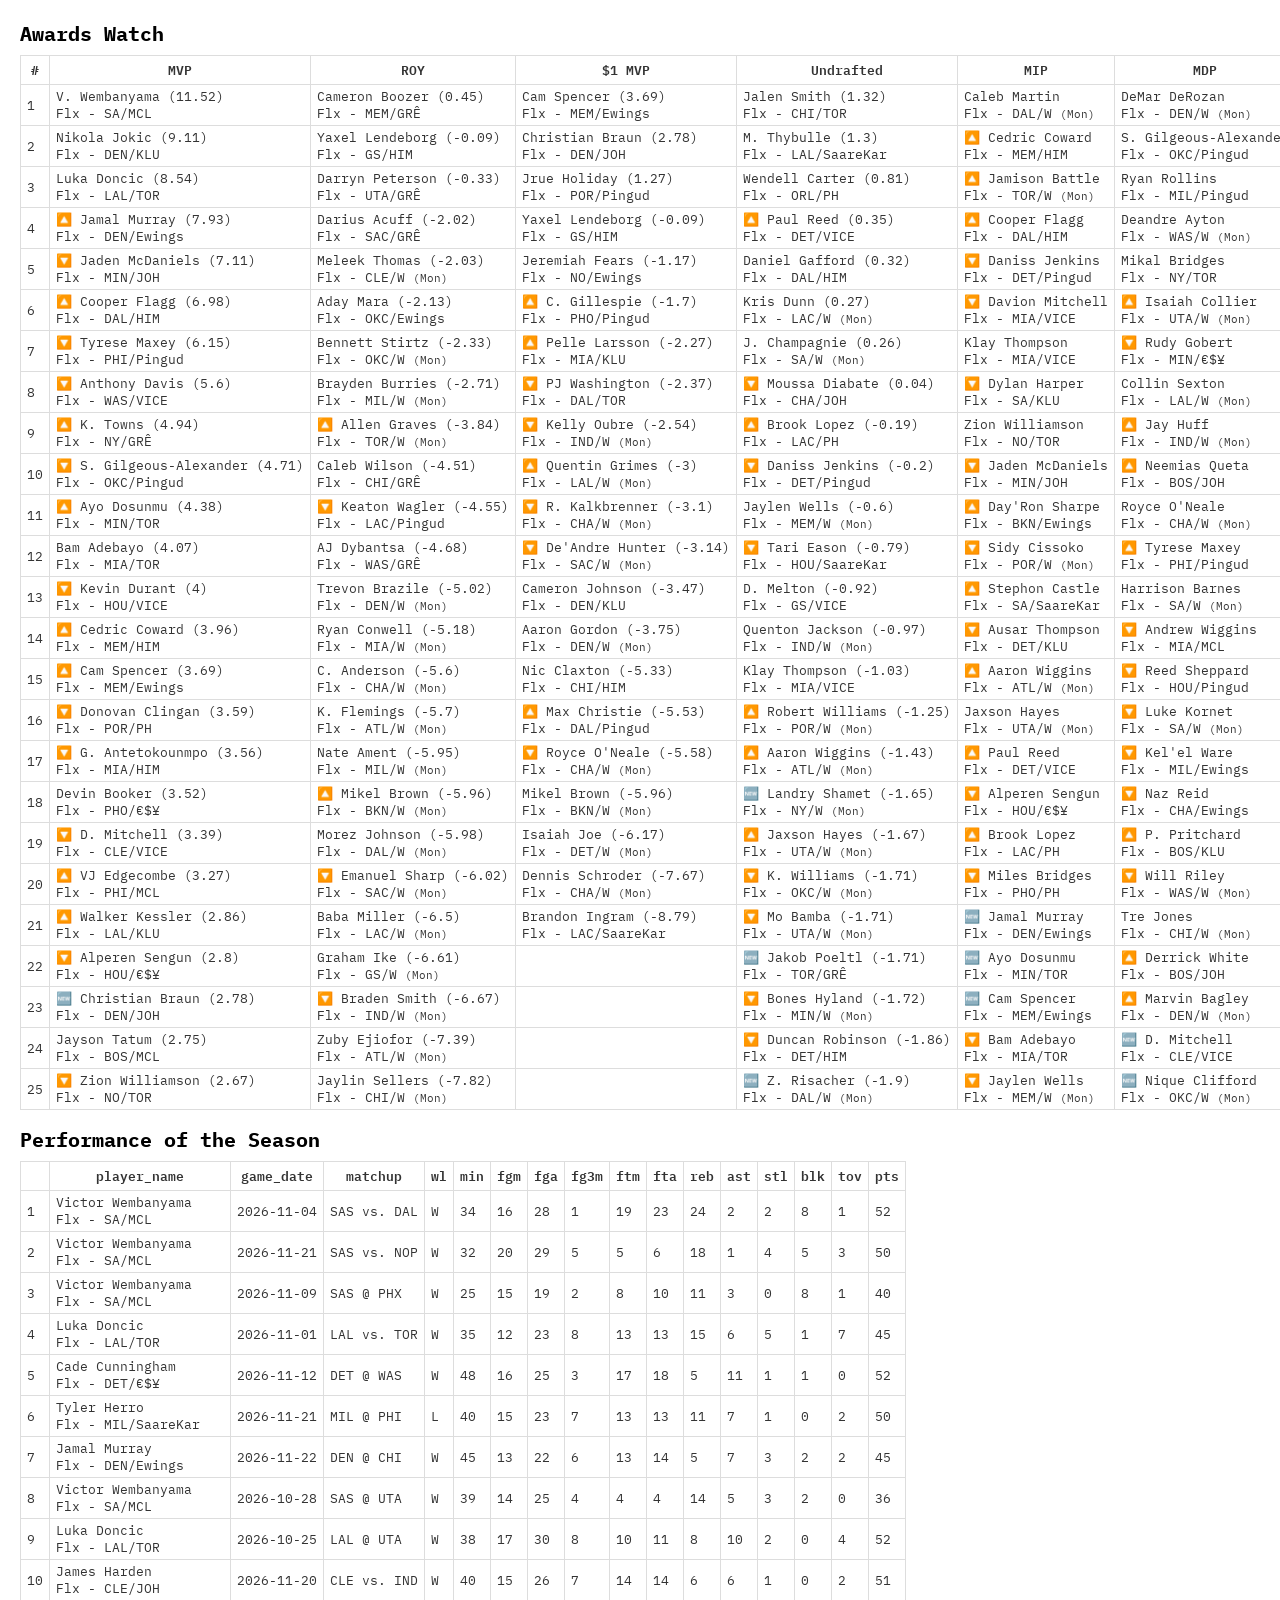
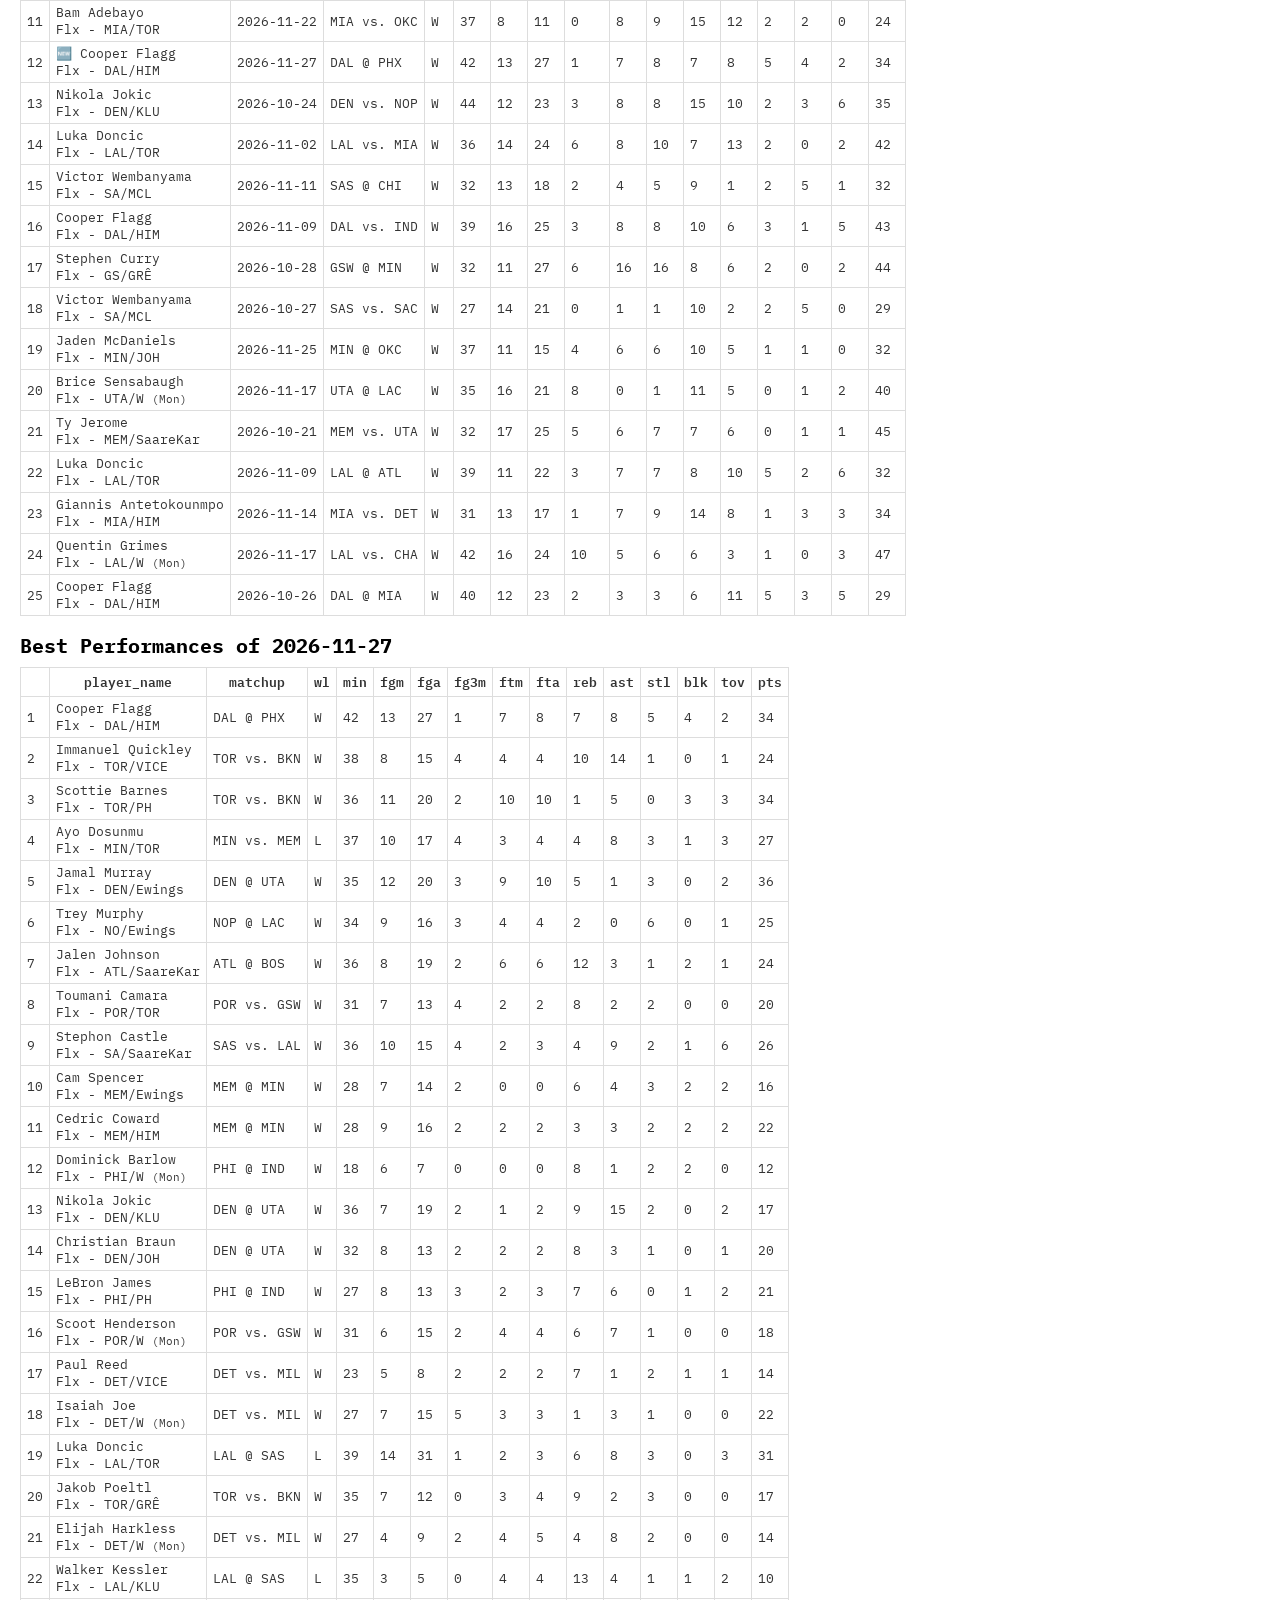
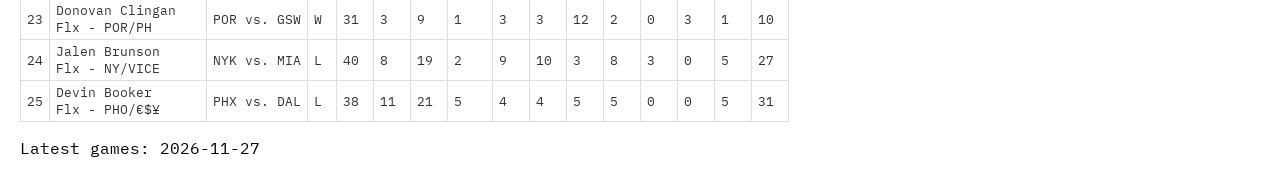
==== commit c125b8c7: "update" ====
--- a/awards_watch.html
+++ b/awards_watch.html
@@ -29,4 +29,4 @@
 .t th {
   font-weight: 600;
 }
-</style><link href='https://fonts.googleapis.com/css2?family=IBM+Plex+Mono&display=swap' rel='stylesheet'></head><body><h1>Awards Watch</h1><table class='t'><thead><tr><th>#</th><th>MVP</th><th>ROY</th><th>$1 MVP</th><th>Undrafted</th><th>MIP</th><th>MDP</th><th>BVP</th><th>WVP</th></tr></thead><tbody><tr><td> 1</td><td>V. Wembanyama (11.89)<br>Flx - SA/MCL</td><td>Cameron Boozer (0.82)<br>Flx - MEM/GRÊ</td><td>Cam Spencer (3.04)<br>Flx - MEM/Ewings</td><td>Jalen Smith (1.68)<br>Flx - CHI/TOR</td><td>Caleb Martin<br>Flx - DAL/W <small>(Mon)</small></td><td>DeMar DeRozan<br>Flx - DEN/W <small>(Mon)</small></td><td>🔼 Ayo Dosunmu (💲4)<br>Flx - MIN/TOR</td><td>Anthony Edwards (💲43)<br>Flx - MIN/HIM</td></tr><tr><td> 2</td><td>Nikola Jokic (9.09)<br>Flx - DEN/KLU</td><td>🔼 Yaxel Lendeborg (-0.21)<br>Flx - GS/HIM</td><td>Christian Braun (2.28)<br>Flx - DEN/JOH</td><td>M. Thybulle (1.51)<br>Flx - LAL/SaareKar</td><td>Davion Mitchell<br>Flx - MIA/VICE</td><td>S. Gilgeous-Alexander<br>Flx - OKC/Pingud</td><td>🔼 Jaden McDaniels (💲18)<br>Flx - MIN/JOH</td><td>Chet Holmgren (💲33)<br>Flx - OKC/SaareKar</td></tr><tr><td> 3</td><td>Luka Doncic (8.54)<br>Flx - LAL/TOR</td><td>🔽 Darryn Peterson (-0.57)<br>Flx - UTA/GRÊ</td><td>Jrue Holiday (1.07)<br>Flx - POR/Pingud</td><td>Wendell Carter (1.19)<br>Flx - ORL/PH</td><td>🔼 Dylan Harper<br>Flx - SA/KLU</td><td>🔼 Ryan Rollins<br>Flx - MIL/Pingud</td><td>🔽 Anthony Davis (💲15)<br>Flx - WAS/VICE</td><td>Kawhi Leonard (💲27)<br>Flx - TOR/Pingud</td></tr><tr><td> 4</td><td>🔼 Jaden McDaniels (7.19)<br>Flx - MIN/JOH</td><td>Darius Acuff (-1.66)<br>Flx - SAC/GRÊ</td><td>🔼 Yaxel Lendeborg (-0.21)<br>Flx - GS/HIM</td><td>🔼 Moussa Diabate (0.4)<br>Flx - CHA/JOH</td><td>🔼 Daniss Jenkins<br>Flx - DET/Pingud</td><td>🔼 Deandre Ayton<br>Flx - WAS/W <small>(Mon)</small></td><td>Cedric Coward (💲5)<br>Flx - MEM/HIM</td><td>T. Haliburton (💲35)<br>Flx - IND/JOH</td></tr><tr><td> 5</td><td>🔽 Jamal Murray (7.02)<br>Flx - DEN/Ewings</td><td>🔼 Meleek Thomas (-1.75)<br>Flx - CLE/W <small>(Mon)</small></td><td>🔽 Jeremiah Fears (-0.84)<br>Flx - NO/Ewings</td><td>🔽 Daniel Gafford (0.07)<br>Flx - DAL/HIM</td><td>🔼 Jamison Battle<br>Flx - TOR/W <small>(Mon)</small></td><td>🔽 Mikal Bridges<br>Flx - NY/TOR</td><td>🔽 Davion Mitchell (💲2)<br>Flx - MIA/VICE</td><td>Jaren Jackson (💲24)<br>Flx - UTA/JOH</td></tr><tr><td> 6</td><td>Tyrese Maxey (6.54)<br>Flx - PHI/Pingud</td><td>🔽 Aday Mara (-1.9)<br>Flx - OKC/Ewings</td><td>PJ Washington (-2.1)<br>Flx - DAL/TOR</td><td>🔼 Kris Dunn (-0.05)<br>Flx - LAC/W <small>(Mon)</small></td><td>🔼 Cedric Coward<br>Flx - MEM/HIM</td><td>Rudy Gobert<br>Flx - MIN/€$¥</td><td>🔽 Kyshawn George (💲2)<br>Flx - WAS/MCL</td><td>Kon Knueppel (💲15)<br>Flx - CHA/JOH</td></tr><tr><td> 7</td><td>🔽 Anthony Davis (6.14)<br>Flx - WAS/VICE</td><td>Bennett Stirtz (-2.08)<br>Flx - OKC/W <small>(Mon)</small></td><td>🔼 C. Gillespie (-2.24)<br>Flx - PHO/Pingud</td><td>🔽 J. Champagnie (-0.11)<br>Flx - SA/W <small>(Mon)</small></td><td>🔽 Klay Thompson<br>Flx - MIA/VICE</td><td>Isaiah Collier<br>Flx - UTA/W <small>(Mon)</small></td><td>🔽 Miles Bridges (💲4)<br>Flx - PHO/PH</td><td>🔼 S. Gilgeous-Alexander (💲69)<br>Flx - OKC/Pingud</td></tr><tr><td> 8</td><td>🔽 Cooper Flagg (5.64)<br>Flx - DAL/HIM</td><td>Brayden Burries (-3.1)<br>Flx - MIL/W <small>(Mon)</small></td><td>🔽 Kelly Oubre (-2.26)<br>Flx - IND/W <small>(Mon)</small></td><td>🔽 Daniss Jenkins (-0.28)<br>Flx - DET/Pingud</td><td>🔼 Jaden McDaniels<br>Flx - MIN/JOH</td><td>Collin Sexton<br>Flx - LAL/W <small>(Mon)</small></td><td>🔽 Zion Williamson (💲7)<br>Flx - NO/TOR</td><td>🔽 Jalen Williams (💲19)<br>Flx - OKC/W <small>(Mon)</small></td></tr><tr><td> 9</td><td>S. Gilgeous-Alexander (5.1)<br>Flx - OKC/Pingud</td><td>Keaton Wagler (-3.88)<br>Flx - LAC/Pingud</td><td>🔽 Pelle Larsson (-2.32)<br>Flx - MIA/KLU</td><td>🔽 Paul Reed (-0.3)<br>Flx - DET/VICE</td><td>🔽 Zion Williamson<br>Flx - NO/TOR</td><td>Andrew Wiggins<br>Flx - MIA/MCL</td><td>🔼 I. Hartenstein (💲3)<br>Flx - OKC/HIM</td><td>Paolo Banchero (💲18)<br>Flx - ORL/SaareKar</td></tr><tr><td>10</td><td>K. Towns (5.02)<br>Flx - NY/GRÊ</td><td>Caleb Wilson (-4.29)<br>Flx - CHI/GRÊ</td><td>R. Kalkbrenner (-2.86)<br>Flx - CHA/W <small>(Mon)</small></td><td>Tari Eason (-0.44)<br>Flx - HOU/SaareKar</td><td>🔼 Sidy Cissoko<br>Flx - POR/W <small>(Mon)</small></td><td>Jay Huff<br>Flx - IND/W <small>(Mon)</small></td><td>🔽 Jabari Smith (💲8)<br>Flx - HOU/€$¥</td><td>Jalen Duren (💲18)<br>Flx - DET/PH</td></tr><tr><td>11</td><td>Kevin Durant (4.48)<br>Flx - HOU/VICE</td><td>Allen Graves (-4.36)<br>Flx - TOR/W <small>(Mon)</small></td><td>🔼 De'Andre Hunter (-2.94)<br>Flx - SAC/W <small>(Mon)</small></td><td>🔼 Jaylen Wells (-0.45)<br>Flx - MEM/W <small>(Mon)</small></td><td>🔽 Cooper Flagg<br>Flx - DAL/HIM</td><td>🔼 Royce O'Neale<br>Flx - CHA/W <small>(Mon)</small></td><td>🔽 Saddiq Bey (💲2)<br>Flx - NO/Pingud</td><td>🔼 Scottie Barnes (💲39)<br>Flx - TOR/PH</td></tr><tr><td>12</td><td>Bam Adebayo (3.86)<br>Flx - MIA/TOR</td><td>AJ Dybantsa (-4.48)<br>Flx - WAS/GRÊ</td><td>🔽 Quentin Grimes (-3.12)<br>Flx - LAL/W <small>(Mon)</small></td><td>🔽 Brook Lopez (-0.52)<br>Flx - LAC/PH</td><td>🔽 Ausar Thompson<br>Flx - DET/KLU</td><td>🔽 Neemias Queta<br>Flx - BOS/JOH</td><td>🔼 Day'Ron Sharpe (💲3)<br>Flx - BKN/Ewings</td><td>🔽 Lauri Markkanen (💲27)<br>Flx - UTA/Pingud</td></tr><tr><td>13</td><td>🔼 D. Mitchell (3.85)<br>Flx - CLE/VICE</td><td>Trevon Brazile (-4.86)<br>Flx - DEN/W <small>(Mon)</small></td><td>Cameron Johnson (-3.8)<br>Flx - DEN/KLU</td><td>🆕 D. Melton (-1.12)<br>Flx - GS/VICE</td><td>🔼 Day'Ron Sharpe<br>Flx - BKN/Ewings</td><td>🔼 Harrison Barnes<br>Flx - SA/W <small>(Mon)</small></td><td>🔽 Ausar Thompson (💲8)<br>Flx - DET/KLU</td><td>🔼 Nikola Jokic (💲79)<br>Flx - DEN/KLU</td></tr><tr><td>14</td><td>Ayo Dosunmu (3.56)<br>Flx - MIN/TOR</td><td>Ryan Conwell (-5.44)<br>Flx - MIA/W <small>(Mon)</small></td><td>Aaron Gordon (-4.03)<br>Flx - DEN/W <small>(Mon)</small></td><td>🔽 Quenton Jackson (-1.2)<br>Flx - IND/W <small>(Mon)</small></td><td>🔽 Miles Bridges<br>Flx - PHO/PH</td><td>🔼 Luke Kornet<br>Flx - SA/W <small>(Mon)</small></td><td>🔽 Franz Wagner (💲12)<br>Flx - ORL/GRÊ</td><td>Jalen Johnson (💲38)<br>Flx - ATL/SaareKar</td></tr><tr><td>15</td><td>🔽 Donovan Clingan (3.41)<br>Flx - POR/PH</td><td>🔼 C. Anderson (-5.45)<br>Flx - CHA/W <small>(Mon)</small></td><td>🔼 Nic Claxton (-5.19)<br>Flx - CHI/HIM</td><td>🔽 Klay Thompson (-1.29)<br>Flx - MIA/VICE</td><td>Stephon Castle<br>Flx - SA/SaareKar</td><td>🔼 Reed Sheppard<br>Flx - HOU/Pingud</td><td>🔽 Zach LaVine (💲5)<br>Flx - SAC/MCL</td><td>🔽 Trey Murphy (💲32)<br>Flx - NO/Ewings</td></tr><tr><td>16</td><td>🔼 G. Antetokounmpo (3.34)<br>Flx - MIA/HIM</td><td>🔽 K. Flemings (-5.59)<br>Flx - ATL/W <small>(Mon)</small></td><td>🔽 Royce O'Neale (-5.43)<br>Flx - CHA/W <small>(Mon)</small></td><td>🆕 K. Williams (-1.44)<br>Flx - OKC/W <small>(Mon)</small></td><td>Jaxson Hayes<br>Flx - UTA/W <small>(Mon)</small></td><td>🔽 Kel'el Ware<br>Flx - MIL/Ewings</td><td>🔼 Ty Jerome (💲9)<br>Flx - MEM/SaareKar</td><td>🔼 Cade Cunningham (💲48)<br>Flx - DET/€$¥</td></tr><tr><td>17</td><td>🔼 Cedric Coward (3.34)<br>Flx - MEM/HIM</td><td>Nate Ament (-5.75)<br>Flx - MIL/W <small>(Mon)</small></td><td>Max Christie (-6.11)<br>Flx - DAL/Pingud</td><td>🔽 Mo Bamba (-1.46)<br>Flx - UTA/W <small>(Mon)</small></td><td>🔽 Alperen Sengun<br>Flx - HOU/€$¥</td><td>Naz Reid<br>Flx - CHA/Ewings</td><td>🔽 Paul George (💲13)<br>Flx - BOS/SaareKar</td><td>Ja Morant (💲11)<br>Flx - POR/MCL</td></tr><tr><td>18</td><td>🔽 Devin Booker (3.23)<br>Flx - PHO/€$¥</td><td>🔼 Emanuel Sharp (-5.86)<br>Flx - SAC/W <small>(Mon)</small></td><td>Mikel Brown (-6.73)<br>Flx - BKN/W <small>(Mon)</small></td><td>🔽 Duncan Robinson (-1.58)<br>Flx - DET/HIM</td><td>🔼 Aaron Wiggins<br>Flx - ATL/W <small>(Mon)</small></td><td>Max Christie<br>Flx - DAL/Pingud</td><td>🔽 Dyson Daniels (💲9)<br>Flx - ATL/TOR</td><td>🔼 Jayson Tatum (💲45)<br>Flx - BOS/MCL</td></tr><tr><td>19</td><td>🔽 Alperen Sengun (3.16)<br>Flx - HOU/€$¥</td><td>🔽 Morez Johnson (-5.98)<br>Flx - DAL/W <small>(Mon)</small></td><td>Isaiah Joe (-6.95)<br>Flx - DET/W <small>(Mon)</small></td><td>🔽 Robert Williams (-1.61)<br>Flx - POR/W <small>(Mon)</small></td><td>🔼 V. Wembanyama<br>Flx - SA/MCL</td><td>Will Riley<br>Flx - WAS/W <small>(Mon)</small></td><td>🔼 VJ Edgecombe (💲16)<br>Flx - PHI/MCL</td><td>🔽 Brandon Miller (💲26)<br>Flx - CHA/KLU</td></tr><tr><td>20</td><td>🔼 Cam Spencer (3.04)<br>Flx - MEM/Ewings</td><td>🔽 Braden Smith (-6.21)<br>Flx - IND/W <small>(Mon)</small></td><td>Dennis Schroder (-7.59)<br>Flx - CHA/W <small>(Mon)</small></td><td>🔼 Meleek Thomas (-1.75)<br>Flx - CLE/W <small>(Mon)</small></td><td>🆕 Jaylen Wells<br>Flx - MEM/W <small>(Mon)</small></td><td>🔼 Tyrese Maxey<br>Flx - PHI/Pingud</td><td>🆕 Tyler Herro (💲15)<br>Flx - MIL/SaareKar</td><td>🔽 Coby White (💲7)<br>Flx - CHA/€$¥</td></tr><tr><td>21</td><td>🆕 VJ Edgecombe (3.02)<br>Flx - PHI/MCL</td><td>🔼 Baba Miller (-6.39)<br>Flx - LAC/W <small>(Mon)</small></td><td>Brandon Ingram (-9.12)<br>Flx - LAC/SaareKar</td><td>🆕 Bones Hyland (-1.87)<br>Flx - MIN/W <small>(Mon)</small></td><td>🔽 Brook Lopez<br>Flx - LAC/PH</td><td>🔼 Tre Jones<br>Flx - CHI/W <small>(Mon)</small></td><td>🔽 Dylan Harper (💲9)<br>Flx - SA/KLU</td><td>🆕 Austin Reaves (💲36)<br>Flx - LAL/PH</td></tr><tr><td>22</td><td>🔽 Walker Kessler (2.74)<br>Flx - LAL/KLU</td><td>🔽 Graham Ike (-6.5)<br>Flx - GS/W <small>(Mon)</small></td><td></td><td>🔽 Jaxson Hayes (-1.88)<br>Flx - UTA/W <small>(Mon)</small></td><td>🔽 Bam Adebayo<br>Flx - MIA/TOR</td><td>🔽 P. Pritchard<br>Flx - BOS/KLU</td><td>🔽 Alex Sarr (💲9)<br>Flx - WAS/€$¥</td><td>🔽 Ryan Rollins (💲14)<br>Flx - MIL/Pingud</td></tr><tr><td>23</td><td>🔼 Zion Williamson (2.72)<br>Flx - NO/TOR</td><td>🔽 Mikel Brown (-6.73)<br>Flx - BKN/W <small>(Mon)</small></td><td></td><td>🔽 Aday Mara (-1.9)<br>Flx - OKC/Ewings</td><td>🔽 Tyler Kolek<br>Flx - NY/W <small>(Mon)</small></td><td>Jalen Johnson<br>Flx - ATL/SaareKar</td><td>Bam Adebayo (💲22)<br>Flx - MIA/TOR</td><td>🔽 G. Antetokounmpo (💲46)<br>Flx - MIA/HIM</td></tr><tr><td>24</td><td>🔽 Jayson Tatum (2.66)<br>Flx - BOS/MCL</td><td>Zuby Ejiofor (-7.38)<br>Flx - ATL/W <small>(Mon)</small></td><td></td><td>🔽 Aaron Wiggins (-1.91)<br>Flx - ATL/W <small>(Mon)</small></td><td>🔼 Paul Reed<br>Flx - DET/VICE</td><td>🆕 M. Robinson<br>Flx - BOS/W <small>(Mon)</small></td><td>🆕 Myles Turner (💲5)<br>Flx - MIL/€$¥</td><td>🔼 Jaylen Brown (💲30)<br>Flx - PHI/VICE</td></tr><tr><td>25</td><td>🆕 Jabari Smith (2.66)<br>Flx - HOU/€$¥</td><td>Jaylin Sellers (-7.77)<br>Flx - CHI/W <small>(Mon)</small></td><td></td><td>🔽 Grayson Allen (-2)<br>Flx - CHA/HIM</td><td>🆕 Jabari Walker<br>Flx - PHI/W <small>(Mon)</small></td><td>🆕 Derrick White<br>Flx - BOS/JOH</td><td>🆕 Stephon Castle (💲11)<br>Flx - SA/SaareKar</td><td>🆕 Derrick White (💲30)<br>Flx - BOS/JOH</td></tr></tbody></table><h1>Performance of the Season</h1><table class='t'><thead><tr><th> </th><th>player_name</th><th>game_date</th><th>matchup</th><th>wl</th><th>min</th><th>fgm</th><th>fga</th><th>fg3m</th><th>ftm</th><th>fta</th><th>reb</th><th>ast</th><th>stl</th><th>blk</th><th>tov</th><th>pts</th></tr></thead><tbody><tr><td> 1</td><td>Victor Wembanyama<br>Flx - SA/MCL</td><td>2026-11-04</td><td>SAS vs. DAL</td><td>W</td><td>34</td><td>16</td><td>28</td><td> 1</td><td>19</td><td>23</td><td>24</td><td> 2</td><td>2</td><td>8</td><td>1</td><td>52</td></tr><tr><td> 2</td><td>Victor Wembanyama<br>Flx - SA/MCL</td><td>2026-11-21</td><td>SAS vs. NOP</td><td>W</td><td>32</td><td>20</td><td>29</td><td> 5</td><td> 5</td><td> 6</td><td>18</td><td> 1</td><td>4</td><td>5</td><td>3</td><td>50</td></tr><tr><td> 3</td><td>Victor Wembanyama<br>Flx - SA/MCL</td><td>2026-11-09</td><td>SAS @ PHX</td><td>W</td><td>25</td><td>15</td><td>19</td><td> 2</td><td> 8</td><td>10</td><td>11</td><td> 3</td><td>0</td><td>8</td><td>1</td><td>40</td></tr><tr><td> 4</td><td>Luka Doncic<br>Flx - LAL/TOR</td><td>2026-11-01</td><td>LAL vs. TOR</td><td>W</td><td>35</td><td>12</td><td>23</td><td> 8</td><td>13</td><td>13</td><td>15</td><td> 6</td><td>5</td><td>1</td><td>7</td><td>45</td></tr><tr><td> 5</td><td>Cade Cunningham<br>Flx - DET/€$¥</td><td>2026-11-12</td><td>DET @ WAS</td><td>W</td><td>48</td><td>16</td><td>25</td><td> 3</td><td>17</td><td>18</td><td> 5</td><td>11</td><td>1</td><td>1</td><td>0</td><td>52</td></tr><tr><td> 6</td><td>Tyler Herro<br>Flx - MIL/SaareKar</td><td>2026-11-21</td><td>MIL @ PHI</td><td>L</td><td>40</td><td>15</td><td>23</td><td> 7</td><td>13</td><td>13</td><td>11</td><td> 7</td><td>1</td><td>0</td><td>2</td><td>50</td></tr><tr><td> 7</td><td>Jamal Murray<br>Flx - DEN/Ewings</td><td>2026-11-22</td><td>DEN @ CHI</td><td>W</td><td>45</td><td>13</td><td>22</td><td> 6</td><td>13</td><td>14</td><td> 5</td><td> 7</td><td>3</td><td>2</td><td>2</td><td>45</td></tr><tr><td> 8</td><td>Victor Wembanyama<br>Flx - SA/MCL</td><td>2026-10-28</td><td>SAS @ UTA</td><td>W</td><td>39</td><td>14</td><td>25</td><td> 4</td><td> 4</td><td> 4</td><td>14</td><td> 5</td><td>3</td><td>2</td><td>0</td><td>36</td></tr><tr><td> 9</td><td>Luka Doncic<br>Flx - LAL/TOR</td><td>2026-10-25</td><td>LAL @ UTA</td><td>W</td><td>38</td><td>17</td><td>30</td><td> 8</td><td>10</td><td>11</td><td> 8</td><td>10</td><td>2</td><td>0</td><td>4</td><td>52</td></tr><tr><td>10</td><td>James Harden<br>Flx - CLE/JOH</td><td>2026-11-20</td><td>CLE vs. IND</td><td>W</td><td>40</td><td>15</td><td>26</td><td> 7</td><td>14</td><td>14</td><td> 6</td><td> 6</td><td>1</td><td>0</td><td>2</td><td>51</td></tr><tr><td>11</td><td>Bam Adebayo<br>Flx - MIA/TOR</td><td>2026-11-22</td><td>MIA vs. OKC</td><td>W</td><td>37</td><td> 8</td><td>11</td><td> 0</td><td> 8</td><td> 9</td><td>15</td><td>12</td><td>2</td><td>2</td><td>0</td><td>24</td></tr><tr><td>12</td><td>Nikola Jokic<br>Flx - DEN/KLU</td><td>2026-10-24</td><td>DEN vs. NOP</td><td>W</td><td>44</td><td>12</td><td>23</td><td> 3</td><td> 8</td><td> 8</td><td>15</td><td>10</td><td>2</td><td>3</td><td>6</td><td>35</td></tr><tr><td>13</td><td>Luka Doncic<br>Flx - LAL/TOR</td><td>2026-11-02</td><td>LAL vs. MIA</td><td>W</td><td>36</td><td>14</td><td>24</td><td> 6</td><td> 8</td><td>10</td><td> 7</td><td>13</td><td>2</td><td>0</td><td>2</td><td>42</td></tr><tr><td>14</td><td>Cooper Flagg<br>Flx - DAL/HIM</td><td>2026-11-09</td><td>DAL vs. IND</td><td>W</td><td>39</td><td>16</td><td>25</td><td> 3</td><td> 8</td><td> 8</td><td>10</td><td> 6</td><td>3</td><td>1</td><td>5</td><td>43</td></tr><tr><td>15</td><td>Victor Wembanyama<br>Flx - SA/MCL</td><td>2026-11-11</td><td>SAS @ CHI</td><td>W</td><td>32</td><td>13</td><td>18</td><td> 2</td><td> 4</td><td> 5</td><td> 9</td><td> 1</td><td>2</td><td>5</td><td>1</td><td>32</td></tr><tr><td>16</td><td>Stephen Curry<br>Flx - GS/GRÊ</td><td>2026-10-28</td><td>GSW @ MIN</td><td>W</td><td>32</td><td>11</td><td>27</td><td> 6</td><td>16</td><td>16</td><td> 8</td><td> 6</td><td>2</td><td>0</td><td>2</td><td>44</td></tr><tr><td>17</td><td>Victor Wembanyama<br>Flx - SA/MCL</td><td>2026-10-27</td><td>SAS vs. SAC</td><td>W</td><td>27</td><td>14</td><td>21</td><td> 0</td><td> 1</td><td> 1</td><td>10</td><td> 2</td><td>2</td><td>5</td><td>0</td><td>29</td></tr><tr><td>18</td><td>🆕 Jaden McDaniels<br>Flx - MIN/JOH</td><td>2026-11-25</td><td>MIN @ OKC</td><td>W</td><td>37</td><td>11</td><td>15</td><td> 4</td><td> 6</td><td> 6</td><td>10</td><td> 5</td><td>1</td><td>1</td><td>0</td><td>32</td></tr><tr><td>19</td><td>Brice Sensabaugh<br>Flx - UTA/W <small>(Mon)</small></td><td>2026-11-17</td><td>UTA @ LAC</td><td>W</td><td>35</td><td>16</td><td>21</td><td> 8</td><td> 0</td><td> 1</td><td>11</td><td> 5</td><td>0</td><td>1</td><td>2</td><td>40</td></tr><tr><td>20</td><td>Ty Jerome<br>Flx - MEM/SaareKar</td><td>2026-10-21</td><td>MEM vs. UTA</td><td>W</td><td>32</td><td>17</td><td>25</td><td> 5</td><td> 6</td><td> 7</td><td> 7</td><td> 6</td><td>0</td><td>1</td><td>1</td><td>45</td></tr><tr><td>21</td><td>Luka Doncic<br>Flx - LAL/TOR</td><td>2026-11-09</td><td>LAL @ ATL</td><td>W</td><td>39</td><td>11</td><td>22</td><td> 3</td><td> 7</td><td> 7</td><td> 8</td><td>10</td><td>5</td><td>2</td><td>6</td><td>32</td></tr><tr><td>22</td><td>Giannis Antetokounmpo<br>Flx - MIA/HIM</td><td>2026-11-14</td><td>MIA vs. DET</td><td>W</td><td>31</td><td>13</td><td>17</td><td> 1</td><td> 7</td><td> 9</td><td>14</td><td> 8</td><td>1</td><td>3</td><td>3</td><td>34</td></tr><tr><td>23</td><td>Quentin Grimes<br>Flx - LAL/W <small>(Mon)</small></td><td>2026-11-17</td><td>LAL vs. CHA</td><td>W</td><td>42</td><td>16</td><td>24</td><td>10</td><td> 5</td><td> 6</td><td> 6</td><td> 3</td><td>1</td><td>0</td><td>3</td><td>47</td></tr><tr><td>24</td><td>Cooper Flagg<br>Flx - DAL/HIM</td><td>2026-10-26</td><td>DAL @ MIA</td><td>W</td><td>40</td><td>12</td><td>23</td><td> 2</td><td> 3</td><td> 3</td><td> 6</td><td>11</td><td>5</td><td>3</td><td>5</td><td>29</td></tr><tr><td>25</td><td>Nikola Jokic<br>Flx - DEN/KLU</td><td>2026-11-22</td><td>DEN @ CHI</td><td>W</td><td>42</td><td>14</td><td>22</td><td> 1</td><td> 8</td><td>10</td><td>18</td><td>11</td><td>1</td><td>1</td><td>3</td><td>37</td></tr></tbody></table><h1>Best Performances of 2026-11-25</h1><table class='t'><thead><tr><th> </th><th>player_name</th><th>matchup</th><th>wl</th><th>min</th><th>fgm</th><th>fga</th><th>fg3m</th><th>ftm</th><th>fta</th><th>reb</th><th>ast</th><th>stl</th><th>blk</th><th>tov</th><th>pts</th></tr></thead><tbody><tr><td> 1</td><td>Jaden McDaniels<br>Flx - MIN/JOH</td><td>MIN @ OKC</td><td>W</td><td>37</td><td>11</td><td>15</td><td>4</td><td> 6</td><td> 6</td><td>10</td><td> 5</td><td>1</td><td>1</td><td>0</td><td>32</td></tr><tr><td> 2</td><td>Victor Wembanyama<br>Flx - SA/MCL</td><td>SAS @ POR</td><td>L</td><td>35</td><td>17</td><td>30</td><td>3</td><td> 7</td><td>10</td><td>16</td><td> 3</td><td>1</td><td>2</td><td>3</td><td>44</td></tr><tr><td> 3</td><td>Day'Ron Sharpe<br>Flx - BKN/Ewings</td><td>BKN @ MIL</td><td>W</td><td>31</td><td> 5</td><td>10</td><td>1</td><td> 0</td><td> 0</td><td>14</td><td> 5</td><td>4</td><td>2</td><td>0</td><td>11</td></tr><tr><td> 4</td><td>LeBron James<br>Flx - PHI/PH</td><td>PHI vs. MIA</td><td>W</td><td>35</td><td> 9</td><td>15</td><td>4</td><td> 3</td><td> 3</td><td>10</td><td>12</td><td>1</td><td>0</td><td>3</td><td>25</td></tr><tr><td> 5</td><td>Deni Avdija<br>Flx - POR/HIM</td><td>POR vs. SAS</td><td>W</td><td>36</td><td>11</td><td>21</td><td>5</td><td> 6</td><td> 8</td><td>12</td><td> 7</td><td>2</td><td>0</td><td>2</td><td>33</td></tr><tr><td> 6</td><td>Domantas Sabonis<br>Flx - SAC/GRÊ</td><td>SAC @ GSW</td><td>L</td><td>37</td><td> 8</td><td> 9</td><td>1</td><td>10</td><td>12</td><td>10</td><td> 6</td><td>1</td><td>0</td><td>1</td><td>27</td></tr><tr><td> 7</td><td>Damian Lillard<br>Flx - POR/€$¥</td><td>POR vs. SAS</td><td>W</td><td>34</td><td> 7</td><td>20</td><td>5</td><td>10</td><td>10</td><td> 3</td><td> 7</td><td>2</td><td>0</td><td>2</td><td>29</td></tr><tr><td> 8</td><td>De'Anthony Melton<br>Flx - GS/VICE</td><td>GSW vs. SAC</td><td>W</td><td>27</td><td> 8</td><td>14</td><td>8</td><td> 0</td><td> 0</td><td> 4</td><td> 7</td><td>1</td><td>1</td><td>4</td><td>24</td></tr><tr><td> 9</td><td>Ty Jerome<br>Flx - MEM/SaareKar</td><td>MEM vs. LAC</td><td>W</td><td>25</td><td> 7</td><td>16</td><td>1</td><td> 2</td><td> 2</td><td> 5</td><td> 7</td><td>4</td><td>1</td><td>0</td><td>17</td></tr><tr><td>10</td><td>Alex Caruso<br>Flx - OKC/W <small>(Mon)</small></td><td>OKC vs. MIN</td><td>L</td><td>26</td><td> 4</td><td> 9</td><td>3</td><td> 0</td><td> 0</td><td> 2</td><td> 2</td><td>2</td><td>4</td><td>0</td><td>11</td></tr><tr><td>11</td><td>Karl-Anthony Towns<br>Flx - NY/GRÊ</td><td>NYK vs. CLE</td><td>W</td><td>33</td><td> 4</td><td> 8</td><td>1</td><td> 3</td><td> 4</td><td>10</td><td> 7</td><td>1</td><td>3</td><td>2</td><td>12</td></tr><tr><td>12</td><td>Jose Alvarado<br>Flx - NY/W <small>(Mon)</small></td><td>NYK vs. CLE</td><td>W</td><td>19</td><td> 8</td><td>10</td><td>5</td><td> 0</td><td> 0</td><td> 1</td><td> 3</td><td>2</td><td>0</td><td>1</td><td>21</td></tr><tr><td>13</td><td>Giannis Antetokounmpo<br>Flx - MIA/HIM</td><td>MIA @ PHI</td><td>L</td><td>36</td><td>11</td><td>18</td><td>0</td><td>10</td><td>13</td><td>14</td><td> 4</td><td>2</td><td>1</td><td>5</td><td>32</td></tr><tr><td>14</td><td>Brandon Miller<br>Flx - CHA/KLU</td><td>CHA vs. CHI</td><td>L</td><td>34</td><td>13</td><td>25</td><td>4</td><td> 5</td><td> 5</td><td> 3</td><td> 1</td><td>3</td><td>0</td><td>4</td><td>35</td></tr><tr><td>15</td><td>Donovan Mitchell<br>Flx - CLE/VICE</td><td>CLE @ NYK</td><td>L</td><td>34</td><td>12</td><td>24</td><td>1</td><td> 5</td><td> 8</td><td> 4</td><td> 4</td><td>4</td><td>2</td><td>2</td><td>30</td></tr><tr><td>16</td><td>Gui Santos<br>Flx - GS/W <small>(Mon)</small></td><td>GSW vs. SAC</td><td>W</td><td>24</td><td> 8</td><td>11</td><td>2</td><td> 4</td><td> 4</td><td> 3</td><td> 1</td><td>2</td><td>0</td><td>0</td><td>22</td></tr><tr><td>17</td><td>Josh Hart<br>Flx - NY/HIM</td><td>NYK vs. CLE</td><td>W</td><td>36</td><td> 6</td><td>14</td><td>1</td><td> 2</td><td> 3</td><td> 7</td><td>11</td><td>3</td><td>1</td><td>3</td><td>15</td></tr><tr><td>18</td><td>Isaiah Hartenstein<br>Flx - OKC/HIM</td><td>OKC vs. MIN</td><td>L</td><td>31</td><td> 4</td><td> 7</td><td>0</td><td> 0</td><td> 0</td><td>16</td><td> 6</td><td>2</td><td>0</td><td>1</td><td> 8</td></tr><tr><td>19</td><td>VJ Edgecombe<br>Flx - PHI/MCL</td><td>PHI vs. MIA</td><td>W</td><td>36</td><td> 6</td><td>13</td><td>2</td><td> 4</td><td> 4</td><td> 6</td><td> 5</td><td>2</td><td>0</td><td>1</td><td>18</td></tr><tr><td>20</td><td>Tyler Herro<br>Flx - MIL/SaareKar</td><td>MIL vs. BKN</td><td>L</td><td>37</td><td>10</td><td>20</td><td>3</td><td> 5</td><td> 5</td><td> 2</td><td> 5</td><td>3</td><td>0</td><td>5</td><td>28</td></tr><tr><td>21</td><td>Sidy Cissoko<br>Flx - POR/W <small>(Mon)</small></td><td>POR vs. SAS</td><td>W</td><td>30</td><td> 6</td><td>14</td><td>4</td><td> 0</td><td> 0</td><td> 4</td><td> 2</td><td>2</td><td>1</td><td>0</td><td>16</td></tr><tr><td>22</td><td>Jaylen Wells<br>Flx - MEM/W <small>(Mon)</small></td><td>MEM vs. LAC</td><td>W</td><td>27</td><td> 8</td><td>12</td><td>3</td><td> 0</td><td> 0</td><td> 6</td><td> 1</td><td>1</td><td>0</td><td>0</td><td>19</td></tr><tr><td>23</td><td>LaMelo Ball<br>Flx - MIN/KLU</td><td>MIN @ OKC</td><td>W</td><td>29</td><td> 7</td><td>18</td><td>5</td><td> 0</td><td> 0</td><td> 7</td><td> 8</td><td>1</td><td>0</td><td>3</td><td>19</td></tr><tr><td>24</td><td>Kel'el Ware<br>Flx - MIL/Ewings</td><td>MIL vs. BKN</td><td>L</td><td>22</td><td> 6</td><td>10</td><td>1</td><td> 0</td><td> 1</td><td>14</td><td> 2</td><td>0</td><td>2</td><td>1</td><td>13</td></tr><tr><td>25</td><td>Kenrich Williams<br>Flx - OKC/W <small>(Mon)</small></td><td>OKC vs. MIN</td><td>L</td><td>25</td><td> 4</td><td> 8</td><td>3</td><td> 2</td><td> 2</td><td> 5</td><td> 1</td><td>3</td><td>0</td><td>1</td><td>13</td></tr></tbody></table><p>Latest games: 2026-11-25</p></body></html>
+</style><link href='https://fonts.googleapis.com/css2?family=IBM+Plex+Mono&display=swap' rel='stylesheet'></head><body><h1>Awards Watch</h1><table class='t'><thead><tr><th>#</th><th>MVP</th><th>ROY</th><th>$1 MVP</th><th>Undrafted</th><th>MIP</th><th>MDP</th><th>BVP</th><th>WVP</th></tr></thead><tbody><tr><td> 1</td><td>V. Wembanyama (11.52)<br>Flx - SA/MCL</td><td>Cameron Boozer (0.45)<br>Flx - MEM/GRÊ</td><td>Cam Spencer (3.69)<br>Flx - MEM/Ewings</td><td>Jalen Smith (1.32)<br>Flx - CHI/TOR</td><td>Caleb Martin<br>Flx - DAL/W <small>(Mon)</small></td><td>DeMar DeRozan<br>Flx - DEN/W <small>(Mon)</small></td><td>Ayo Dosunmu (💲4)<br>Flx - MIN/TOR</td><td>Anthony Edwards (💲43)<br>Flx - MIN/HIM</td></tr><tr><td> 2</td><td>Nikola Jokic (9.11)<br>Flx - DEN/KLU</td><td>Yaxel Lendeborg (-0.09)<br>Flx - GS/HIM</td><td>Christian Braun (2.78)<br>Flx - DEN/JOH</td><td>M. Thybulle (1.3)<br>Flx - LAL/SaareKar</td><td>🔼 Cedric Coward<br>Flx - MEM/HIM</td><td>S. Gilgeous-Alexander<br>Flx - OKC/Pingud</td><td>🔼 Cedric Coward (💲5)<br>Flx - MEM/HIM</td><td>Chet Holmgren (💲33)<br>Flx - OKC/SaareKar</td></tr><tr><td> 3</td><td>Luka Doncic (8.54)<br>Flx - LAL/TOR</td><td>Darryn Peterson (-0.33)<br>Flx - UTA/GRÊ</td><td>Jrue Holiday (1.27)<br>Flx - POR/Pingud</td><td>Wendell Carter (0.81)<br>Flx - ORL/PH</td><td>🔼 Jamison Battle<br>Flx - TOR/W <small>(Mon)</small></td><td>Ryan Rollins<br>Flx - MIL/Pingud</td><td>🔽 Jaden McDaniels (💲18)<br>Flx - MIN/JOH</td><td>Kawhi Leonard (💲27)<br>Flx - TOR/Pingud</td></tr><tr><td> 4</td><td>🔼 Jamal Murray (7.93)<br>Flx - DEN/Ewings</td><td>Darius Acuff (-2.02)<br>Flx - SAC/GRÊ</td><td>Yaxel Lendeborg (-0.09)<br>Flx - GS/HIM</td><td>🔼 Paul Reed (0.35)<br>Flx - DET/VICE</td><td>🔼 Cooper Flagg<br>Flx - DAL/HIM</td><td>Deandre Ayton<br>Flx - WAS/W <small>(Mon)</small></td><td>🔼 Davion Mitchell (💲2)<br>Flx - MIA/VICE</td><td>T. Haliburton (💲35)<br>Flx - IND/JOH</td></tr><tr><td> 5</td><td>🔽 Jaden McDaniels (7.11)<br>Flx - MIN/JOH</td><td>Meleek Thomas (-2.03)<br>Flx - CLE/W <small>(Mon)</small></td><td>Jeremiah Fears (-1.17)<br>Flx - NO/Ewings</td><td>Daniel Gafford (0.32)<br>Flx - DAL/HIM</td><td>🔽 Daniss Jenkins<br>Flx - DET/Pingud</td><td>Mikal Bridges<br>Flx - NY/TOR</td><td>🔽 Anthony Davis (💲15)<br>Flx - WAS/VICE</td><td>Jaren Jackson (💲24)<br>Flx - UTA/JOH</td></tr><tr><td> 6</td><td>🔼 Cooper Flagg (6.98)<br>Flx - DAL/HIM</td><td>Aday Mara (-2.13)<br>Flx - OKC/Ewings</td><td>🔼 C. Gillespie (-1.7)<br>Flx - PHO/Pingud</td><td>Kris Dunn (0.27)<br>Flx - LAC/W <small>(Mon)</small></td><td>🔽 Davion Mitchell<br>Flx - MIA/VICE</td><td>🔼 Isaiah Collier<br>Flx - UTA/W <small>(Mon)</small></td><td>Kyshawn George (💲2)<br>Flx - WAS/MCL</td><td>🔼 S. Gilgeous-Alexander (💲69)<br>Flx - OKC/Pingud</td></tr><tr><td> 7</td><td>🔽 Tyrese Maxey (6.15)<br>Flx - PHI/Pingud</td><td>Bennett Stirtz (-2.33)<br>Flx - OKC/W <small>(Mon)</small></td><td>🔼 Pelle Larsson (-2.27)<br>Flx - MIA/KLU</td><td>J. Champagnie (0.26)<br>Flx - SA/W <small>(Mon)</small></td><td>Klay Thompson<br>Flx - MIA/VICE</td><td>🔽 Rudy Gobert<br>Flx - MIN/€$¥</td><td>Miles Bridges (💲4)<br>Flx - PHO/PH</td><td>🔽 Kon Knueppel (💲15)<br>Flx - CHA/JOH</td></tr><tr><td> 8</td><td>🔽 Anthony Davis (5.6)<br>Flx - WAS/VICE</td><td>Brayden Burries (-2.71)<br>Flx - MIL/W <small>(Mon)</small></td><td>🔽 PJ Washington (-2.37)<br>Flx - DAL/TOR</td><td>🔽 Moussa Diabate (0.04)<br>Flx - CHA/JOH</td><td>🔽 Dylan Harper<br>Flx - SA/KLU</td><td>Collin Sexton<br>Flx - LAL/W <small>(Mon)</small></td><td>Zion Williamson (💲7)<br>Flx - NO/TOR</td><td>Jalen Williams (💲19)<br>Flx - OKC/W <small>(Mon)</small></td></tr><tr><td> 9</td><td>🔼 K. Towns (4.94)<br>Flx - NY/GRÊ</td><td>🔼 Allen Graves (-3.84)<br>Flx - TOR/W <small>(Mon)</small></td><td>🔽 Kelly Oubre (-2.54)<br>Flx - IND/W <small>(Mon)</small></td><td>🔼 Brook Lopez (-0.19)<br>Flx - LAC/PH</td><td>Zion Williamson<br>Flx - NO/TOR</td><td>🔼 Jay Huff<br>Flx - IND/W <small>(Mon)</small></td><td>I. Hartenstein (💲3)<br>Flx - OKC/HIM</td><td>Paolo Banchero (💲18)<br>Flx - ORL/SaareKar</td></tr><tr><td>10</td><td>🔽 S. Gilgeous-Alexander (4.71)<br>Flx - OKC/Pingud</td><td>Caleb Wilson (-4.51)<br>Flx - CHI/GRÊ</td><td>🔼 Quentin Grimes (-3)<br>Flx - LAL/W <small>(Mon)</small></td><td>🔽 Daniss Jenkins (-0.2)<br>Flx - DET/Pingud</td><td>🔽 Jaden McDaniels<br>Flx - MIN/JOH</td><td>🔼 Neemias Queta<br>Flx - BOS/JOH</td><td>Jabari Smith (💲8)<br>Flx - HOU/€$¥</td><td>Jalen Duren (💲18)<br>Flx - DET/PH</td></tr><tr><td>11</td><td>🔼 Ayo Dosunmu (4.38)<br>Flx - MIN/TOR</td><td>🔽 Keaton Wagler (-4.55)<br>Flx - LAC/Pingud</td><td>🔽 R. Kalkbrenner (-3.1)<br>Flx - CHA/W <small>(Mon)</small></td><td>Jaylen Wells (-0.6)<br>Flx - MEM/W <small>(Mon)</small></td><td>🔼 Day'Ron Sharpe<br>Flx - BKN/Ewings</td><td>Royce O'Neale<br>Flx - CHA/W <small>(Mon)</small></td><td>🔼 Day'Ron Sharpe (💲3)<br>Flx - BKN/Ewings</td><td>🔼 Lauri Markkanen (💲27)<br>Flx - UTA/Pingud</td></tr><tr><td>12</td><td>Bam Adebayo (4.07)<br>Flx - MIA/TOR</td><td>AJ Dybantsa (-4.68)<br>Flx - WAS/GRÊ</td><td>🔽 De'Andre Hunter (-3.14)<br>Flx - SAC/W <small>(Mon)</small></td><td>🔽 Tari Eason (-0.79)<br>Flx - HOU/SaareKar</td><td>🔽 Sidy Cissoko<br>Flx - POR/W <small>(Mon)</small></td><td>🔼 Tyrese Maxey<br>Flx - PHI/Pingud</td><td>🔽 Saddiq Bey (💲2)<br>Flx - NO/Pingud</td><td>🔼 Nikola Jokic (💲79)<br>Flx - DEN/KLU</td></tr><tr><td>13</td><td>🔽 Kevin Durant (4)<br>Flx - HOU/VICE</td><td>Trevon Brazile (-5.02)<br>Flx - DEN/W <small>(Mon)</small></td><td>Cameron Johnson (-3.47)<br>Flx - DEN/KLU</td><td>D. Melton (-0.92)<br>Flx - GS/VICE</td><td>🔼 Stephon Castle<br>Flx - SA/SaareKar</td><td>Harrison Barnes<br>Flx - SA/W <small>(Mon)</small></td><td>Ausar Thompson (💲8)<br>Flx - DET/KLU</td><td>🔽 Scottie Barnes (💲39)<br>Flx - TOR/PH</td></tr><tr><td>14</td><td>🔼 Cedric Coward (3.96)<br>Flx - MEM/HIM</td><td>Ryan Conwell (-5.18)<br>Flx - MIA/W <small>(Mon)</small></td><td>Aaron Gordon (-3.75)<br>Flx - DEN/W <small>(Mon)</small></td><td>Quenton Jackson (-0.97)<br>Flx - IND/W <small>(Mon)</small></td><td>🔽 Ausar Thompson<br>Flx - DET/KLU</td><td>🔽 Andrew Wiggins<br>Flx - MIA/MCL</td><td>🔼 VJ Edgecombe (💲16)<br>Flx - PHI/MCL</td><td>Jalen Johnson (💲38)<br>Flx - ATL/SaareKar</td></tr><tr><td>15</td><td>🔼 Cam Spencer (3.69)<br>Flx - MEM/Ewings</td><td>C. Anderson (-5.6)<br>Flx - CHA/W <small>(Mon)</small></td><td>Nic Claxton (-5.33)<br>Flx - CHI/HIM</td><td>Klay Thompson (-1.03)<br>Flx - MIA/VICE</td><td>🔼 Aaron Wiggins<br>Flx - ATL/W <small>(Mon)</small></td><td>🔽 Reed Sheppard<br>Flx - HOU/Pingud</td><td>🔽 Franz Wagner (💲12)<br>Flx - ORL/GRÊ</td><td>🔼 Cade Cunningham (💲48)<br>Flx - DET/€$¥</td></tr><tr><td>16</td><td>🔽 Donovan Clingan (3.59)<br>Flx - POR/PH</td><td>K. Flemings (-5.7)<br>Flx - ATL/W <small>(Mon)</small></td><td>🔼 Max Christie (-5.53)<br>Flx - DAL/Pingud</td><td>🔼 Robert Williams (-1.25)<br>Flx - POR/W <small>(Mon)</small></td><td>Jaxson Hayes<br>Flx - UTA/W <small>(Mon)</small></td><td>🔽 Luke Kornet<br>Flx - SA/W <small>(Mon)</small></td><td>🔽 Zach LaVine (💲5)<br>Flx - SAC/MCL</td><td>🔽 Trey Murphy (💲32)<br>Flx - NO/Ewings</td></tr><tr><td>17</td><td>🔽 G. Antetokounmpo (3.56)<br>Flx - MIA/HIM</td><td>Nate Ament (-5.95)<br>Flx - MIL/W <small>(Mon)</small></td><td>🔽 Royce O'Neale (-5.58)<br>Flx - CHA/W <small>(Mon)</small></td><td>🔼 Aaron Wiggins (-1.43)<br>Flx - ATL/W <small>(Mon)</small></td><td>🔼 Paul Reed<br>Flx - DET/VICE</td><td>🔽 Kel'el Ware<br>Flx - MIL/Ewings</td><td>🔽 Ty Jerome (💲9)<br>Flx - MEM/SaareKar</td><td>Ja Morant (💲11)<br>Flx - POR/MCL</td></tr><tr><td>18</td><td>Devin Booker (3.52)<br>Flx - PHO/€$¥</td><td>🔼 Mikel Brown (-5.96)<br>Flx - BKN/W <small>(Mon)</small></td><td>Mikel Brown (-5.96)<br>Flx - BKN/W <small>(Mon)</small></td><td>🆕 Landry Shamet (-1.65)<br>Flx - NY/W <small>(Mon)</small></td><td>🔽 Alperen Sengun<br>Flx - HOU/€$¥</td><td>🔽 Naz Reid<br>Flx - CHA/Ewings</td><td>Dyson Daniels (💲9)<br>Flx - ATL/TOR</td><td>🔼 Brandon Miller (💲26)<br>Flx - CHA/KLU</td></tr><tr><td>19</td><td>🔽 D. Mitchell (3.39)<br>Flx - CLE/VICE</td><td>Morez Johnson (-5.98)<br>Flx - DAL/W <small>(Mon)</small></td><td>Isaiah Joe (-6.17)<br>Flx - DET/W <small>(Mon)</small></td><td>🔼 Jaxson Hayes (-1.67)<br>Flx - UTA/W <small>(Mon)</small></td><td>🔼 Brook Lopez<br>Flx - LAC/PH</td><td>🔼 P. Pritchard<br>Flx - BOS/KLU</td><td>🔼 Stephon Castle (💲11)<br>Flx - SA/SaareKar</td><td>🔽 Jayson Tatum (💲45)<br>Flx - BOS/MCL</td></tr><tr><td>20</td><td>🔼 VJ Edgecombe (3.27)<br>Flx - PHI/MCL</td><td>🔽 Emanuel Sharp (-6.02)<br>Flx - SAC/W <small>(Mon)</small></td><td>Dennis Schroder (-7.67)<br>Flx - CHA/W <small>(Mon)</small></td><td>🔽 K. Williams (-1.71)<br>Flx - OKC/W <small>(Mon)</small></td><td>🔽 Miles Bridges<br>Flx - PHO/PH</td><td>🔽 Will Riley<br>Flx - WAS/W <small>(Mon)</small></td><td>Tyler Herro (💲15)<br>Flx - MIL/SaareKar</td><td>🔼 Jaylen Brown (💲30)<br>Flx - PHI/VICE</td></tr><tr><td>21</td><td>🔼 Walker Kessler (2.86)<br>Flx - LAL/KLU</td><td>Baba Miller (-6.5)<br>Flx - LAC/W <small>(Mon)</small></td><td>Brandon Ingram (-8.79)<br>Flx - LAC/SaareKar</td><td>🔽 Mo Bamba (-1.71)<br>Flx - UTA/W <small>(Mon)</small></td><td>🆕 Jamal Murray<br>Flx - DEN/Ewings</td><td>Tre Jones<br>Flx - CHI/W <small>(Mon)</small></td><td>🔽 Paul George (💲13)<br>Flx - BOS/SaareKar</td><td>🔽 Coby White (💲7)<br>Flx - CHA/€$¥</td></tr><tr><td>22</td><td>🔽 Alperen Sengun (2.8)<br>Flx - HOU/€$¥</td><td>Graham Ike (-6.61)<br>Flx - GS/W <small>(Mon)</small></td><td></td><td>🆕 Jakob Poeltl (-1.71)<br>Flx - TOR/GRÊ</td><td>🆕 Ayo Dosunmu<br>Flx - MIN/TOR</td><td>🔼 Derrick White<br>Flx - BOS/JOH</td><td>🔼 Myles Turner (💲5)<br>Flx - MIL/€$¥</td><td>🔽 Austin Reaves (💲36)<br>Flx - LAL/PH</td></tr><tr><td>23</td><td>🆕 Christian Braun (2.78)<br>Flx - DEN/JOH</td><td>🔽 Braden Smith (-6.67)<br>Flx - IND/W <small>(Mon)</small></td><td></td><td>🔽 Bones Hyland (-1.72)<br>Flx - MIN/W <small>(Mon)</small></td><td>🆕 Cam Spencer<br>Flx - MEM/Ewings</td><td>🔼 Marvin Bagley<br>Flx - DEN/W <small>(Mon)</small></td><td>Bam Adebayo (💲22)<br>Flx - MIA/TOR</td><td>🆕 Evan Mobley (💲24)<br>Flx - CLE/TOR</td></tr><tr><td>24</td><td>Jayson Tatum (2.75)<br>Flx - BOS/MCL</td><td>Zuby Ejiofor (-7.39)<br>Flx - ATL/W <small>(Mon)</small></td><td></td><td>🔽 Duncan Robinson (-1.86)<br>Flx - DET/HIM</td><td>🔽 Bam Adebayo<br>Flx - MIA/TOR</td><td>🆕 D. Mitchell<br>Flx - CLE/VICE</td><td>🔽 Dylan Harper (💲9)<br>Flx - SA/KLU</td><td>🆕 Jalen Suggs (💲6)<br>Flx - ORL/Ewings</td></tr><tr><td>25</td><td>🔽 Zion Williamson (2.67)<br>Flx - NO/TOR</td><td>Jaylin Sellers (-7.82)<br>Flx - CHI/W <small>(Mon)</small></td><td></td><td>🆕 Z. Risacher (-1.9)<br>Flx - DAL/W <small>(Mon)</small></td><td>🔽 Jaylen Wells<br>Flx - MEM/W <small>(Mon)</small></td><td>🆕 Nique Clifford<br>Flx - OKC/W <small>(Mon)</small></td><td>🆕 Jamal Murray (💲37)<br>Flx - DEN/Ewings</td><td>🔽 G. Antetokounmpo (💲46)<br>Flx - MIA/HIM</td></tr></tbody></table><h1>Performance of the Season</h1><table class='t'><thead><tr><th> </th><th>player_name</th><th>game_date</th><th>matchup</th><th>wl</th><th>min</th><th>fgm</th><th>fga</th><th>fg3m</th><th>ftm</th><th>fta</th><th>reb</th><th>ast</th><th>stl</th><th>blk</th><th>tov</th><th>pts</th></tr></thead><tbody><tr><td> 1</td><td>Victor Wembanyama<br>Flx - SA/MCL</td><td>2026-11-04</td><td>SAS vs. DAL</td><td>W</td><td>34</td><td>16</td><td>28</td><td> 1</td><td>19</td><td>23</td><td>24</td><td> 2</td><td>2</td><td>8</td><td>1</td><td>52</td></tr><tr><td> 2</td><td>Victor Wembanyama<br>Flx - SA/MCL</td><td>2026-11-21</td><td>SAS vs. NOP</td><td>W</td><td>32</td><td>20</td><td>29</td><td> 5</td><td> 5</td><td> 6</td><td>18</td><td> 1</td><td>4</td><td>5</td><td>3</td><td>50</td></tr><tr><td> 3</td><td>Victor Wembanyama<br>Flx - SA/MCL</td><td>2026-11-09</td><td>SAS @ PHX</td><td>W</td><td>25</td><td>15</td><td>19</td><td> 2</td><td> 8</td><td>10</td><td>11</td><td> 3</td><td>0</td><td>8</td><td>1</td><td>40</td></tr><tr><td> 4</td><td>Luka Doncic<br>Flx - LAL/TOR</td><td>2026-11-01</td><td>LAL vs. TOR</td><td>W</td><td>35</td><td>12</td><td>23</td><td> 8</td><td>13</td><td>13</td><td>15</td><td> 6</td><td>5</td><td>1</td><td>7</td><td>45</td></tr><tr><td> 5</td><td>Cade Cunningham<br>Flx - DET/€$¥</td><td>2026-11-12</td><td>DET @ WAS</td><td>W</td><td>48</td><td>16</td><td>25</td><td> 3</td><td>17</td><td>18</td><td> 5</td><td>11</td><td>1</td><td>1</td><td>0</td><td>52</td></tr><tr><td> 6</td><td>Tyler Herro<br>Flx - MIL/SaareKar</td><td>2026-11-21</td><td>MIL @ PHI</td><td>L</td><td>40</td><td>15</td><td>23</td><td> 7</td><td>13</td><td>13</td><td>11</td><td> 7</td><td>1</td><td>0</td><td>2</td><td>50</td></tr><tr><td> 7</td><td>Jamal Murray<br>Flx - DEN/Ewings</td><td>2026-11-22</td><td>DEN @ CHI</td><td>W</td><td>45</td><td>13</td><td>22</td><td> 6</td><td>13</td><td>14</td><td> 5</td><td> 7</td><td>3</td><td>2</td><td>2</td><td>45</td></tr><tr><td> 8</td><td>Victor Wembanyama<br>Flx - SA/MCL</td><td>2026-10-28</td><td>SAS @ UTA</td><td>W</td><td>39</td><td>14</td><td>25</td><td> 4</td><td> 4</td><td> 4</td><td>14</td><td> 5</td><td>3</td><td>2</td><td>0</td><td>36</td></tr><tr><td> 9</td><td>Luka Doncic<br>Flx - LAL/TOR</td><td>2026-10-25</td><td>LAL @ UTA</td><td>W</td><td>38</td><td>17</td><td>30</td><td> 8</td><td>10</td><td>11</td><td> 8</td><td>10</td><td>2</td><td>0</td><td>4</td><td>52</td></tr><tr><td>10</td><td>James Harden<br>Flx - CLE/JOH</td><td>2026-11-20</td><td>CLE vs. IND</td><td>W</td><td>40</td><td>15</td><td>26</td><td> 7</td><td>14</td><td>14</td><td> 6</td><td> 6</td><td>1</td><td>0</td><td>2</td><td>51</td></tr><tr><td>11</td><td>Bam Adebayo<br>Flx - MIA/TOR</td><td>2026-11-22</td><td>MIA vs. OKC</td><td>W</td><td>37</td><td> 8</td><td>11</td><td> 0</td><td> 8</td><td> 9</td><td>15</td><td>12</td><td>2</td><td>2</td><td>0</td><td>24</td></tr><tr><td>12</td><td>🆕 Cooper Flagg<br>Flx - DAL/HIM</td><td>2026-11-27</td><td>DAL @ PHX</td><td>W</td><td>42</td><td>13</td><td>27</td><td> 1</td><td> 7</td><td> 8</td><td> 7</td><td> 8</td><td>5</td><td>4</td><td>2</td><td>34</td></tr><tr><td>13</td><td>Nikola Jokic<br>Flx - DEN/KLU</td><td>2026-10-24</td><td>DEN vs. NOP</td><td>W</td><td>44</td><td>12</td><td>23</td><td> 3</td><td> 8</td><td> 8</td><td>15</td><td>10</td><td>2</td><td>3</td><td>6</td><td>35</td></tr><tr><td>14</td><td>Luka Doncic<br>Flx - LAL/TOR</td><td>2026-11-02</td><td>LAL vs. MIA</td><td>W</td><td>36</td><td>14</td><td>24</td><td> 6</td><td> 8</td><td>10</td><td> 7</td><td>13</td><td>2</td><td>0</td><td>2</td><td>42</td></tr><tr><td>15</td><td>Victor Wembanyama<br>Flx - SA/MCL</td><td>2026-11-11</td><td>SAS @ CHI</td><td>W</td><td>32</td><td>13</td><td>18</td><td> 2</td><td> 4</td><td> 5</td><td> 9</td><td> 1</td><td>2</td><td>5</td><td>1</td><td>32</td></tr><tr><td>16</td><td>Cooper Flagg<br>Flx - DAL/HIM</td><td>2026-11-09</td><td>DAL vs. IND</td><td>W</td><td>39</td><td>16</td><td>25</td><td> 3</td><td> 8</td><td> 8</td><td>10</td><td> 6</td><td>3</td><td>1</td><td>5</td><td>43</td></tr><tr><td>17</td><td>Stephen Curry<br>Flx - GS/GRÊ</td><td>2026-10-28</td><td>GSW @ MIN</td><td>W</td><td>32</td><td>11</td><td>27</td><td> 6</td><td>16</td><td>16</td><td> 8</td><td> 6</td><td>2</td><td>0</td><td>2</td><td>44</td></tr><tr><td>18</td><td>Victor Wembanyama<br>Flx - SA/MCL</td><td>2026-10-27</td><td>SAS vs. SAC</td><td>W</td><td>27</td><td>14</td><td>21</td><td> 0</td><td> 1</td><td> 1</td><td>10</td><td> 2</td><td>2</td><td>5</td><td>0</td><td>29</td></tr><tr><td>19</td><td>Jaden McDaniels<br>Flx - MIN/JOH</td><td>2026-11-25</td><td>MIN @ OKC</td><td>W</td><td>37</td><td>11</td><td>15</td><td> 4</td><td> 6</td><td> 6</td><td>10</td><td> 5</td><td>1</td><td>1</td><td>0</td><td>32</td></tr><tr><td>20</td><td>Brice Sensabaugh<br>Flx - UTA/W <small>(Mon)</small></td><td>2026-11-17</td><td>UTA @ LAC</td><td>W</td><td>35</td><td>16</td><td>21</td><td> 8</td><td> 0</td><td> 1</td><td>11</td><td> 5</td><td>0</td><td>1</td><td>2</td><td>40</td></tr><tr><td>21</td><td>Ty Jerome<br>Flx - MEM/SaareKar</td><td>2026-10-21</td><td>MEM vs. UTA</td><td>W</td><td>32</td><td>17</td><td>25</td><td> 5</td><td> 6</td><td> 7</td><td> 7</td><td> 6</td><td>0</td><td>1</td><td>1</td><td>45</td></tr><tr><td>22</td><td>Luka Doncic<br>Flx - LAL/TOR</td><td>2026-11-09</td><td>LAL @ ATL</td><td>W</td><td>39</td><td>11</td><td>22</td><td> 3</td><td> 7</td><td> 7</td><td> 8</td><td>10</td><td>5</td><td>2</td><td>6</td><td>32</td></tr><tr><td>23</td><td>Giannis Antetokounmpo<br>Flx - MIA/HIM</td><td>2026-11-14</td><td>MIA vs. DET</td><td>W</td><td>31</td><td>13</td><td>17</td><td> 1</td><td> 7</td><td> 9</td><td>14</td><td> 8</td><td>1</td><td>3</td><td>3</td><td>34</td></tr><tr><td>24</td><td>Quentin Grimes<br>Flx - LAL/W <small>(Mon)</small></td><td>2026-11-17</td><td>LAL vs. CHA</td><td>W</td><td>42</td><td>16</td><td>24</td><td>10</td><td> 5</td><td> 6</td><td> 6</td><td> 3</td><td>1</td><td>0</td><td>3</td><td>47</td></tr><tr><td>25</td><td>Cooper Flagg<br>Flx - DAL/HIM</td><td>2026-10-26</td><td>DAL @ MIA</td><td>W</td><td>40</td><td>12</td><td>23</td><td> 2</td><td> 3</td><td> 3</td><td> 6</td><td>11</td><td>5</td><td>3</td><td>5</td><td>29</td></tr></tbody></table><h1>Best Performances of 2026-11-27</h1><table class='t'><thead><tr><th> </th><th>player_name</th><th>matchup</th><th>wl</th><th>min</th><th>fgm</th><th>fga</th><th>fg3m</th><th>ftm</th><th>fta</th><th>reb</th><th>ast</th><th>stl</th><th>blk</th><th>tov</th><th>pts</th></tr></thead><tbody><tr><td> 1</td><td>Cooper Flagg<br>Flx - DAL/HIM</td><td>DAL @ PHX</td><td>W</td><td>42</td><td>13</td><td>27</td><td>1</td><td> 7</td><td> 8</td><td> 7</td><td> 8</td><td>5</td><td>4</td><td>2</td><td>34</td></tr><tr><td> 2</td><td>Immanuel Quickley<br>Flx - TOR/VICE</td><td>TOR vs. BKN</td><td>W</td><td>38</td><td> 8</td><td>15</td><td>4</td><td> 4</td><td> 4</td><td>10</td><td>14</td><td>1</td><td>0</td><td>1</td><td>24</td></tr><tr><td> 3</td><td>Scottie Barnes<br>Flx - TOR/PH</td><td>TOR vs. BKN</td><td>W</td><td>36</td><td>11</td><td>20</td><td>2</td><td>10</td><td>10</td><td> 1</td><td> 5</td><td>0</td><td>3</td><td>3</td><td>34</td></tr><tr><td> 4</td><td>Ayo Dosunmu<br>Flx - MIN/TOR</td><td>MIN vs. MEM</td><td>L</td><td>37</td><td>10</td><td>17</td><td>4</td><td> 3</td><td> 4</td><td> 4</td><td> 8</td><td>3</td><td>1</td><td>3</td><td>27</td></tr><tr><td> 5</td><td>Jamal Murray<br>Flx - DEN/Ewings</td><td>DEN @ UTA</td><td>W</td><td>35</td><td>12</td><td>20</td><td>3</td><td> 9</td><td>10</td><td> 5</td><td> 1</td><td>3</td><td>0</td><td>2</td><td>36</td></tr><tr><td> 6</td><td>Trey Murphy<br>Flx - NO/Ewings</td><td>NOP @ LAC</td><td>W</td><td>34</td><td> 9</td><td>16</td><td>3</td><td> 4</td><td> 4</td><td> 2</td><td> 0</td><td>6</td><td>0</td><td>1</td><td>25</td></tr><tr><td> 7</td><td>Jalen Johnson<br>Flx - ATL/SaareKar</td><td>ATL @ BOS</td><td>W</td><td>36</td><td> 8</td><td>19</td><td>2</td><td> 6</td><td> 6</td><td>12</td><td> 3</td><td>1</td><td>2</td><td>1</td><td>24</td></tr><tr><td> 8</td><td>Toumani Camara<br>Flx - POR/TOR</td><td>POR vs. GSW</td><td>W</td><td>31</td><td> 7</td><td>13</td><td>4</td><td> 2</td><td> 2</td><td> 8</td><td> 2</td><td>2</td><td>0</td><td>0</td><td>20</td></tr><tr><td> 9</td><td>Stephon Castle<br>Flx - SA/SaareKar</td><td>SAS vs. LAL</td><td>W</td><td>36</td><td>10</td><td>15</td><td>4</td><td> 2</td><td> 3</td><td> 4</td><td> 9</td><td>2</td><td>1</td><td>6</td><td>26</td></tr><tr><td>10</td><td>Cam Spencer<br>Flx - MEM/Ewings</td><td>MEM @ MIN</td><td>W</td><td>28</td><td> 7</td><td>14</td><td>2</td><td> 0</td><td> 0</td><td> 6</td><td> 4</td><td>3</td><td>2</td><td>2</td><td>16</td></tr><tr><td>11</td><td>Cedric Coward<br>Flx - MEM/HIM</td><td>MEM @ MIN</td><td>W</td><td>28</td><td> 9</td><td>16</td><td>2</td><td> 2</td><td> 2</td><td> 3</td><td> 3</td><td>2</td><td>2</td><td>2</td><td>22</td></tr><tr><td>12</td><td>Dominick Barlow<br>Flx - PHI/W <small>(Mon)</small></td><td>PHI @ IND</td><td>W</td><td>18</td><td> 6</td><td> 7</td><td>0</td><td> 0</td><td> 0</td><td> 8</td><td> 1</td><td>2</td><td>2</td><td>0</td><td>12</td></tr><tr><td>13</td><td>Nikola Jokic<br>Flx - DEN/KLU</td><td>DEN @ UTA</td><td>W</td><td>36</td><td> 7</td><td>19</td><td>2</td><td> 1</td><td> 2</td><td> 9</td><td>15</td><td>2</td><td>0</td><td>2</td><td>17</td></tr><tr><td>14</td><td>Christian Braun<br>Flx - DEN/JOH</td><td>DEN @ UTA</td><td>W</td><td>32</td><td> 8</td><td>13</td><td>2</td><td> 2</td><td> 2</td><td> 8</td><td> 3</td><td>1</td><td>0</td><td>1</td><td>20</td></tr><tr><td>15</td><td>LeBron James<br>Flx - PHI/PH</td><td>PHI @ IND</td><td>W</td><td>27</td><td> 8</td><td>13</td><td>3</td><td> 2</td><td> 3</td><td> 7</td><td> 6</td><td>0</td><td>1</td><td>2</td><td>21</td></tr><tr><td>16</td><td>Scoot Henderson<br>Flx - POR/W <small>(Mon)</small></td><td>POR vs. GSW</td><td>W</td><td>31</td><td> 6</td><td>15</td><td>2</td><td> 4</td><td> 4</td><td> 6</td><td> 7</td><td>1</td><td>0</td><td>0</td><td>18</td></tr><tr><td>17</td><td>Paul Reed<br>Flx - DET/VICE</td><td>DET vs. MIL</td><td>W</td><td>23</td><td> 5</td><td> 8</td><td>2</td><td> 2</td><td> 2</td><td> 7</td><td> 1</td><td>2</td><td>1</td><td>1</td><td>14</td></tr><tr><td>18</td><td>Isaiah Joe<br>Flx - DET/W <small>(Mon)</small></td><td>DET vs. MIL</td><td>W</td><td>27</td><td> 7</td><td>15</td><td>5</td><td> 3</td><td> 3</td><td> 1</td><td> 3</td><td>1</td><td>0</td><td>0</td><td>22</td></tr><tr><td>19</td><td>Luka Doncic<br>Flx - LAL/TOR</td><td>LAL @ SAS</td><td>L</td><td>39</td><td>14</td><td>31</td><td>1</td><td> 2</td><td> 3</td><td> 6</td><td> 8</td><td>3</td><td>0</td><td>3</td><td>31</td></tr><tr><td>20</td><td>Jakob Poeltl<br>Flx - TOR/GRÊ</td><td>TOR vs. BKN</td><td>W</td><td>35</td><td> 7</td><td>12</td><td>0</td><td> 3</td><td> 4</td><td> 9</td><td> 2</td><td>3</td><td>0</td><td>0</td><td>17</td></tr><tr><td>21</td><td>Elijah Harkless<br>Flx - DET/W <small>(Mon)</small></td><td>DET vs. MIL</td><td>W</td><td>27</td><td> 4</td><td> 9</td><td>2</td><td> 4</td><td> 5</td><td> 4</td><td> 8</td><td>2</td><td>0</td><td>0</td><td>14</td></tr><tr><td>22</td><td>Walker Kessler<br>Flx - LAL/KLU</td><td>LAL @ SAS</td><td>L</td><td>35</td><td> 3</td><td> 5</td><td>0</td><td> 4</td><td> 4</td><td>13</td><td> 4</td><td>1</td><td>1</td><td>2</td><td>10</td></tr><tr><td>23</td><td>Donovan Clingan<br>Flx - POR/PH</td><td>POR vs. GSW</td><td>W</td><td>31</td><td> 3</td><td> 9</td><td>1</td><td> 3</td><td> 3</td><td>12</td><td> 2</td><td>0</td><td>3</td><td>1</td><td>10</td></tr><tr><td>24</td><td>Jalen Brunson<br>Flx - NY/VICE</td><td>NYK vs. MIA</td><td>L</td><td>40</td><td> 8</td><td>19</td><td>2</td><td> 9</td><td>10</td><td> 3</td><td> 8</td><td>3</td><td>0</td><td>5</td><td>27</td></tr><tr><td>25</td><td>Devin Booker<br>Flx - PHO/€$¥</td><td>PHX vs. DAL</td><td>L</td><td>38</td><td>11</td><td>21</td><td>5</td><td> 4</td><td> 4</td><td> 5</td><td> 5</td><td>0</td><td>0</td><td>5</td><td>31</td></tr></tbody></table><p>Latest games: 2026-11-27</p></body></html>
